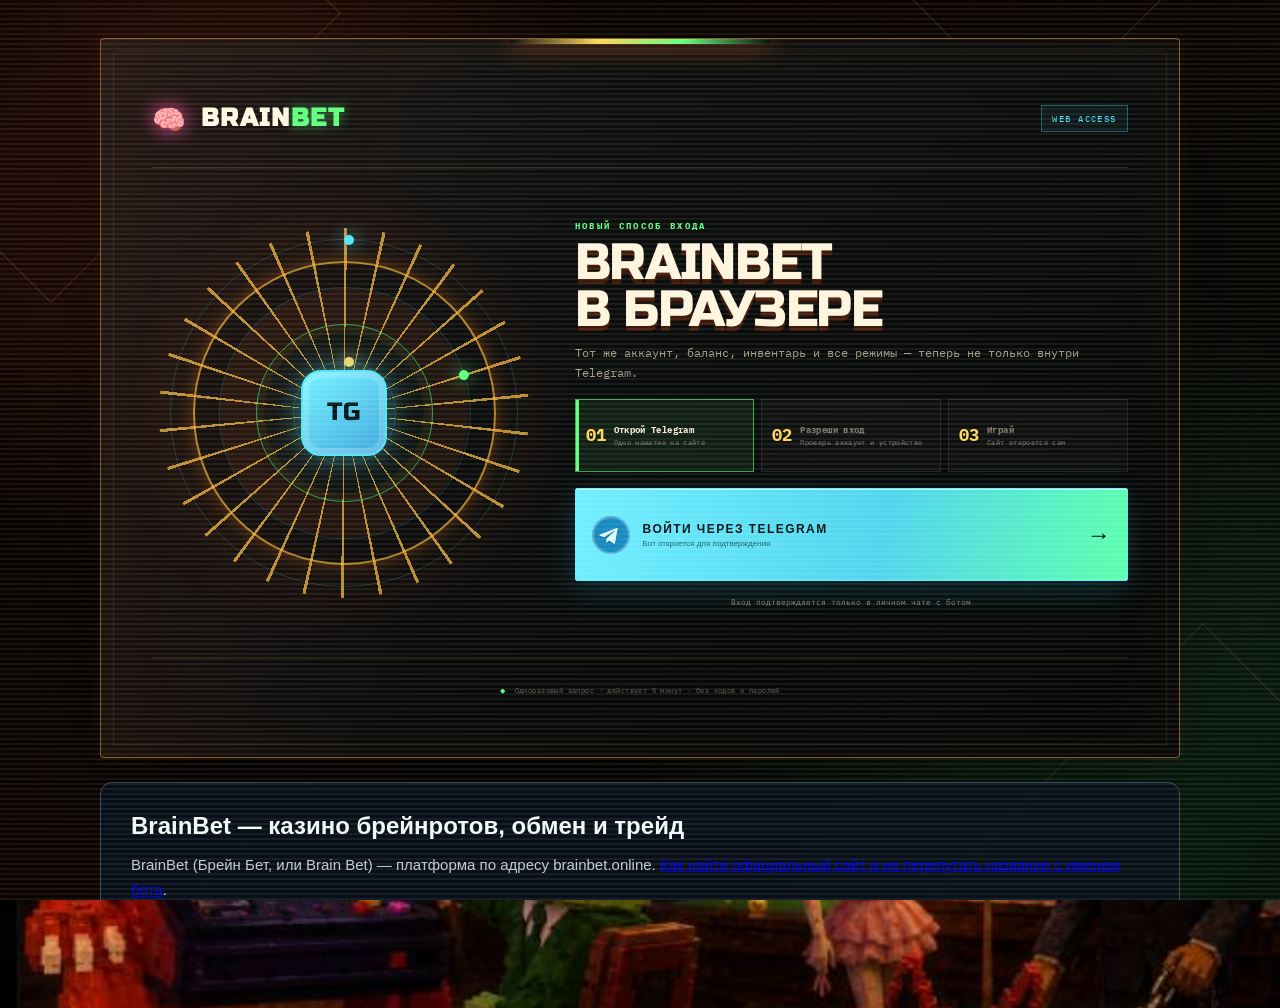
==== index.html @ d077ad5a "Add files via upload" ====
<!DOCTYPE html><html lang="ru" class="bb-booting auth-checking terms-checking" data-ui-theme="modern" data-ui-design="modern" data-ui-theme-chosen="false"><head>
  <meta charset="utf-8">
  <meta name="viewport" content="width=device-width, initial-scale=1.0">
  <!-- BRAINBET_PUBLIC_SEO_HEAD_V1 -->
  <title>BrainBet — казино брейнротов, обмен и трейд</title>
  <meta name="description" content="BrainBet — казино с брейнротами: слоты BRAINSLOTS, кейсы и апгрейдер. Биржа для продажи, обмена и трейда brainrot. Вход через Telegram и браузер. 18+.">
  <meta name="robots" content="max-image-preview:large">
  <meta name="theme-color" content="#07111d">
  <link rel="canonical" href="https://brainbet.online/">
  <link rel="icon" href="images/favicon.ico" sizes="16x16 32x32 48x48" type="image/x-icon">
  <link rel="icon" href="images/favicon-192.png" sizes="192x192" type="image/png">
  <link rel="apple-touch-icon" href="images/apple-touch-icon.png" sizes="180x180">
  <meta property="og:type" content="website">
  <meta property="og:locale" content="ru_RU">
  <meta property="og:site_name" content="BrainBet">
  <meta property="og:title" content="BrainBet — казино брейнротов, обмен и трейд">
  <meta property="og:description" content="Слоты BRAINSLOTS, кейсы и апгрейдер. Биржа для продажи, обмена и трейда брейнротов. Один аккаунт в Telegram и браузере. 18+.">
  <meta property="og:url" content="https://brainbet.online/">
  <meta property="og:image" content="images/brainbet-preview.png">
  <meta property="og:image:width" content="1200">
  <meta property="og:image:height" content="630">
  <meta property="og:image:alt" content="Брейнроты Garama and Madundung и Dragon Cannelloni рядом с колесом апгрейдера BrainBet">
  <meta name="twitter:card" content="summary_large_image">
  <meta name="twitter:title" content="BrainBet — казино брейнротов, обмен и трейд">
  <meta name="twitter:description" content="Слоты BRAINSLOTS, кейсы и апгрейдер. Биржа для продажи, обмена и трейда брейнротов. Один аккаунт в Telegram и браузере. 18+.">
  <meta name="twitter:image" content="images/brainbet-preview.png">
  <script type="application/ld+json">
  {"@context":"https://schema.org","@type":"WebSite","@id":"https://brainbet.online/#website","url":"https://brainbet.online/","name":"BrainBet","alternateName":["БрейнБет","Брейн Бет","Brain Bet","BrainBet.online"],"inLanguage":["ru","en","uk","es","pt"],"description":"Казино с брейнротами, биржа для обмена и трейда в Telegram и браузере.","image":"https://brainbet.online/seo/brainbet-preview.png"}
  </script>
  <link rel="stylesheet" href="css/seo-public-v1.css">
  <noscript><style>
    body > :not(#browser-auth-screen) { display:none!important; }
    #browser-auth-screen[hidden] { display:grid!important; visibility:visible!important; }
    #browser-auth-screen .browser-auth-card { display:none!important; }
    #browser-auth-button,.browser-auth-status,.browser-auth-steps { display:none!important; }
  </style></noscript>
  <!-- /BRAINBET_PUBLIC_SEO_HEAD_V1 -->
  <style id="bb-boot-critical">
    html.bb-booting,html.bb-booting body{margin:0!important;min-height:100%!important;overflow:hidden!important;background:#050708!important}
    html.bb-booting body>:not(#bb-boot-screen){visibility:hidden!important}
    #bb-boot-screen{position:fixed!important;inset:0!important;z-index:2147483000!important;display:grid!important;place-items:center!important;overflow:hidden!important;visibility:visible!important;background:#050708!important;color:#f5f3e9!important;font-family:Arial,sans-serif!important}
    #bb-boot-screen[hidden]{display:none!important}
    #bb-boot-screen,#bb-boot-screen *{box-sizing:border-box!important}
    #bb-boot-screen:before{content:"";position:absolute;inset:-25%;background:radial-gradient(circle at 22% 42%,rgba(255,113,43,.14),transparent 31%),radial-gradient(circle at 78% 56%,rgba(47,255,140,.11),transparent 32%),linear-gradient(rgba(255,255,255,.025) 1px,transparent 1px),linear-gradient(90deg,rgba(255,255,255,.025) 1px,transparent 1px);background-size:auto,auto,36px 36px,36px 36px;animation:bbBootDrift 9s linear infinite}
    #bb-boot-screen:after{content:"";position:absolute;inset:0;background:repeating-linear-gradient(0deg,rgba(255,255,255,.018) 0,rgba(255,255,255,.018) 1px,transparent 1px,transparent 4px);pointer-events:none}
    .bb-boot-card{position:relative;width:min(430px,calc(100vw - 36px));padding:28px;border:1px solid rgba(255,190,68,.34);background:rgba(7,10,11,.94);box-shadow:0 0 0 1px rgba(64,255,149,.06),0 34px 90px rgba(0,0,0,.65);clip-path:polygon(0 12px,12px 0,100% 0,100% calc(100% - 12px),calc(100% - 12px) 100%,0 100%)}
    .bb-boot-brand{display:flex;align-items:center;justify-content:space-between;padding-bottom:17px;border-bottom:1px solid rgba(255,255,255,.1);letter-spacing:.17em;font-weight:900;font-size:17px}
    .bb-boot-brand span{display:flex;align-items:center;gap:10px}.bb-boot-brand i{width:10px;height:10px;border-radius:50%;background:#ff5daf;box-shadow:0 0 18px #ff5daf}
    .bb-boot-brand small{color:#62f59c;font-size:9px;letter-spacing:.2em}
    .bb-boot-core{position:relative;width:146px;height:146px;margin:30px auto 25px;display:grid;place-items:center}
    .bb-boot-core:before,.bb-boot-core:after{content:"";position:absolute;border-radius:50%;border:1px solid rgba(255,190,68,.55)}
    .bb-boot-core:before{inset:0;border-style:dashed;animation:bbBootSpin 7s linear infinite}
    .bb-boot-core:after{inset:18px;border-color:rgba(74,255,153,.46);animation:bbBootSpin 4s linear infinite reverse}
    .bb-boot-core b{position:relative;display:grid;place-items:center;width:74px;height:74px;border:1px solid #ffbd43;border-radius:18px;background:linear-gradient(145deg,#1b1609,#07130e);box-shadow:0 0 34px rgba(255,184,56,.18);font-size:23px;letter-spacing:.05em;color:#ffe178;animation:bbBootPulse 1.4s ease-in-out infinite}
    .bb-boot-core em{position:absolute;width:8px;height:8px;border-radius:50%;background:#63f59c;box-shadow:0 0 13px #63f59c;animation:bbBootOrbit 2.2s linear infinite}
    .bb-boot-copy{text-align:center}.bb-boot-copy small{display:block;color:#ffc34d;font-size:9px;font-weight:800;letter-spacing:.24em;margin-bottom:9px}.bb-boot-copy strong{display:block;font-size:21px;line-height:1.15;letter-spacing:.08em}.bb-boot-copy p{min-height:32px;margin:9px 0 0;color:#89938e;font:600 11px/1.45 Arial,sans-serif;letter-spacing:.04em}
    .bb-boot-progress{display:grid;grid-template-columns:repeat(3,1fr);gap:6px;margin-top:20px}.bb-boot-progress i{height:3px;background:rgba(255,255,255,.08);overflow:hidden}.bb-boot-progress i:after{content:"";display:block;width:100%;height:100%;background:linear-gradient(90deg,#ff9d38,#ffe16b,#55ef98);transform:translateX(-105%);animation:bbBootLine 1.65s ease-in-out infinite}.bb-boot-progress i:nth-child(2):after{animation-delay:.18s}.bb-boot-progress i:nth-child(3):after{animation-delay:.36s}
    .bb-boot-retry{display:none;width:100%;margin-top:18px;padding:13px 16px;border:1px solid rgba(91,241,157,.55);background:rgba(26,91,58,.22);color:#78ffb1;font-size:10px;font-weight:900;letter-spacing:.18em;cursor:pointer}.bb-boot-retry.is-visible{display:block}
    .bb-boot-screen.is-leaving{opacity:0;transition:opacity .28s ease;pointer-events:none}
    @keyframes bbBootSpin{to{transform:rotate(360deg)}}@keyframes bbBootOrbit{from{transform:rotate(0deg) translateX(63px)}to{transform:rotate(360deg) translateX(63px)}}@keyframes bbBootPulse{50%{transform:scale(.94);box-shadow:0 0 50px rgba(92,255,156,.2)}}@keyframes bbBootLine{0%,20%{transform:translateX(-105%)}65%,100%{transform:translateX(105%)}}@keyframes bbBootDrift{to{transform:translate3d(18px,12px,0)}}
    @media(max-width:480px){.bb-boot-card{padding:23px}.bb-boot-core{width:128px;height:128px;margin:25px auto 21px}.bb-boot-core b{width:66px;height:66px}.bb-boot-copy strong{font-size:18px}.bb-boot-core em{animation-name:bbBootOrbitMobile}@keyframes bbBootOrbitMobile{from{transform:rotate(0deg) translateX(55px)}to{transform:rotate(360deg) translateX(55px)}}}
    @media(prefers-reduced-motion:reduce){#bb-boot-screen:before,.bb-boot-core:before,.bb-boot-core:after,.bb-boot-core b,.bb-boot-core em,.bb-boot-progress i:after{animation-duration:.01ms!important;animation-iteration-count:1!important}}
  </style>
  <script>
    document.documentElement.classList.add('bb-booting');
    window.__bbBootSlowTimer = setTimeout(function () {
      var title = document.getElementById('bb-boot-title');
      var detail = document.getElementById('bb-boot-detail');
      if (title) title.textContent = 'СЕРВЕР ПОД НАГРУЗКОЙ';
      if (detail) detail.textContent = 'Игроков много — продолжаем ждать безопасный ответ сервера.';
    }, 8000);
    window.__bbBootRetryTimer = setTimeout(function () {
      var button = document.getElementById('bb-boot-retry');
      if (button) button.classList.add('is-visible');
    }, 22000);
  </script>
  <link rel="preconnect" href="https://fonts.googleapis.com">
  <link href="https://fonts.googleapis.com/css2?family=IBM+Plex+Mono:wght@400;500;600;700&amp;family=Rubik+Mono+One&amp;family=Russo+One&amp;display=swap" rel="stylesheet">
  <link rel="stylesheet" href="css/style.css">
  <link id="ui-theme-modern-maximal" rel="stylesheet" href="css/brainbet-maximal.css">
  <link id="ui-theme-modern-v4" rel="stylesheet" href="css/brainbet-v4.css">
  <link rel="stylesheet" href="css/classic-compat.css">
  <link rel="stylesheet" href="css/rocket-space.css">
  <link rel="stylesheet" href="css/ux-responsive-v1.css">
  <link rel="stylesheet" href="css/profile-polish-v3.css">
  <link rel="stylesheet" href="css/admin-abuse.css">
  <link rel="stylesheet" href="css/ui-audit-v1.css">
  <link rel="stylesheet" href="css/exchange-gateway.css">
  <link rel="stylesheet" href="css/admin-player.css">
  <link rel="stylesheet" href="css/desktop-responsive-v1.css">
  <link rel="stylesheet" href="css/classic-refresh-preview.css">
  <link rel="stylesheet" href="css/tiktok-creator.css">
  <link rel="stylesheet" href="css/admin-support.css">
  <link rel="stylesheet" href="css/case-mobile-v3.css">
  <link rel="stylesheet" href="css/profile-navigation-v1.css">
  <link rel="stylesheet" href="css/modern-wide-shell-v1.css">
  <link rel="stylesheet" href="css/modern-upgrader-wide-v1.css">
  <link rel="stylesheet" href="css/upgrader-speed-v1.css">
  <link rel="stylesheet" href="css/upgrader-style-switch-v1.css">
  <link rel="stylesheet" href="css/upgrader-neon-wheel-v1.css">
  <link rel="stylesheet" href="css/resonance-fixes-v1.css">
  <link rel="stylesheet" href="css/browser-auth-v1.css">
  <link rel="stylesheet" href="css/terms-consent-v2.css">
  <link rel="stylesheet" href="css/rotdeck-scratch-v1.css">
  <link rel="stylesheet" href="css/rotdeck-suits-v2.css">
  <link rel="stylesheet" href="css/ultra-shell-v1.css">
  <link rel="stylesheet" href="css/ultra-games-v1.css">
  <link rel="stylesheet" href="css/brain-slots.css">
  <script>
    (function () {
      document.documentElement.classList.add('auth-checking', 'terms-checking');
      var theme = 'modern';
      var saved = null;
      try {
        saved = localStorage.getItem('bb_ui_theme');
      } catch (e) {}
      if (saved === 'classic' || saved === 'classic-refresh') {
        saved = 'ultra';
        try { localStorage.setItem('bb_ui_theme', saved); } catch (e) {}
      }
      if (saved === 'modern' || saved === 'ultra') theme = saved;
      var classicRefresh = theme !== 'modern';
      document.documentElement.dataset.uiTheme = theme === 'modern' ? 'modern' : 'classic';
      document.documentElement.dataset.uiDesign = theme;
      if (classicRefresh) document.documentElement.dataset.classicVariant = 'refresh';
      document.documentElement.dataset.uiThemeChosen = saved === 'modern' || saved === 'ultra' ? 'true' : 'false';
      if (theme !== 'modern') {
        document.getElementById('ui-theme-modern-maximal').disabled = true;
        document.getElementById('ui-theme-modern-v4').disabled = true;
      }
    })();
  </script>
<script defer="" src="js/telegram-web-app.js"></script>
</head>
<body>
<section id="bb-boot-screen" class="bb-boot-screen" role="status" aria-live="polite" aria-label="Загрузка BrainBet">
  <div class="bb-boot-card">
    <div class="bb-boot-brand"><span><i></i>BRAINBET</span><small>SECURE START</small></div>
    <div class="bb-boot-core" aria-hidden="true"><em></em><b>BB</b></div>
    <div class="bb-boot-copy">
      <small>СИСТЕМА ЗАПУСКА</small>
      <strong id="bb-boot-title">ЗАГРУЖАЕМ BRAINBET</strong>
      <p id="bb-boot-detail">Подготавливаем интерфейс и подключаемся к серверу…</p>
    </div>
    <div class="bb-boot-progress" aria-hidden="true"><i></i><i></i><i></i></div>
    <button id="bb-boot-retry" class="bb-boot-retry" type="button" onclick="window.retryBrainBetBoot ? retryBrainBetBoot() : location.reload()">ОБНОВИТЬ И ПОПРОБОВАТЬ СНОВА</button>
  </div>
</section>

<section id="browser-auth-screen" class="browser-auth-screen" hidden="" aria-live="polite" aria-labelledby="browser-auth-title">
  <div class="browser-auth-atmosphere" aria-hidden="true"><i></i><i></i><i></i><i></i></div>
  <div class="browser-auth-card">
    <header class="browser-auth-brand">
      <span class="browser-auth-brain">🧠</span>
      <span><b>BRAIN</b><strong>BET</strong></span>
      <em>WEB ACCESS</em>
    </header>
    <div class="browser-auth-core" aria-hidden="true">
      <div class="browser-auth-orbit orbit-one"><i></i></div>
      <div class="browser-auth-orbit orbit-two"><i></i></div>
      <div class="browser-auth-orbit orbit-three"><i></i></div>
      <div class="browser-auth-core-mark">TG</div>
    </div>
    <div class="browser-auth-copy">
      <small>НОВЫЙ СПОСОБ ВХОДА</small>
      <h1 id="browser-auth-title">BRAINBET<br>В БРАУЗЕРЕ</h1>
      <p>Тот же аккаунт, баланс, инвентарь и все режимы — теперь не только внутри Telegram.</p>
    </div>
    <ol class="browser-auth-steps">
      <li class="active" id="browser-auth-step-open"><b>01</b><span>Открой Telegram<small>Одно нажатие на сайте</small></span></li>
      <li id="browser-auth-step-confirm"><b>02</b><span>Разреши вход<small>Проверь аккаунт и устройство</small></span></li>
      <li id="browser-auth-step-ready"><b>03</b><span>Играй<small>Сайт откроется сам</small></span></li>
    </ol>
    <button class="browser-auth-button" id="browser-auth-button" type="button" onclick="startBrowserLogin()">
      <span class="browser-auth-button-icon browser-auth-telegram-logo" aria-hidden="true"><svg viewBox="0 0 32 32"><path d="M27.7 5.3 23.8 26c-.3 1.5-1.1 1.9-2.3 1.2l-6-4.4-2.9 2.8c-.3.3-.6.6-1.2.6l.4-6.1L23 10c.5-.4-.1-.7-.7-.3L8.5 18.4l-5.9-1.9c-1.3-.4-1.3-1.3.3-1.9l23-8.9c1.1-.4 2.1.3 1.8 1.6Z"></path></svg></span>
      <span><b>ВОЙТИ ЧЕРЕЗ TELEGRAM</b><small>Бот откроется для подтверждения</small></span>
      <i>→</i>
    </button>
    <div class="browser-auth-status" id="browser-auth-status">Вход подтверждается только в личном чате с ботом</div>
    <footer class="browser-auth-security"><i>◆</i><span>Одноразовый запрос · действует 5 минут · без кодов и паролей</span></footer>
  </div>
  <!-- BRAINBET_PUBLIC_SEO_INTRO_V1 -->
  <div class="bb-public-intro" aria-labelledby="bb-public-title">
    <h2 id="bb-public-title">BrainBet — казино брейнротов, обмен и трейд</h2>
    <p>BrainBet (Брейн Бет, или Brain Bet) — платформа по адресу brainbet.online. <a href="/about.html#brand-name">Как найти официальный сайт и не перепутать название с именем бота</a>.</p>
    <p>BrainBet объединяет казино с брейнротами и биржу предметов. В игровых режимах доступны слоты BRAINSLOTS, кейсы, монетка и апгрейдер. На бирже можно размещать объявления о продаже, покупке и обмене брейнротов (brainrot), обсуждать трейды с другими участниками. Мозги — внутренняя единица учёта платформы; правила сделок и её использования описаны в условиях.</p>
    <p>В браузере и Telegram используется один аккаунт. Вход подтверждается в личном чате с ботом: пароль и код входа в Telegram на сайте вводить не нужно. Доступ к платформе — с 18 лет; игровые режимы связаны с риском потери ставки или предмета.</p>
    <nav class="bb-public-links" aria-label="Открытые страницы BrainBet">
      <a href="/about.html">О BrainBet</a>
      <a href="/casino.html">Казино и слоты</a>
      <a href="/trade.html">Обмен и трейд брейнротов</a>
      <a href="/about-en.html" lang="en" hreflang="en">About BrainBet in English</a>
      <a href="/about-uk.html" lang="uk" hreflang="uk">Українська</a>
      <a href="/about-es.html" lang="es" hreflang="es">Español</a>
      <a href="/about-pt.html" lang="pt" hreflang="pt">Português</a>
      <a href="/about.html#start">Как начать</a>
      <a href="/terms.html">Условия использования</a>
    </nav>
    <noscript><p>Для входа и работы игровых режимов включите JavaScript. Описание проекта и условия доступны без входа.</p></noscript>
  </div>
  <!-- /BRAINBET_PUBLIC_SEO_INTRO_V1 -->
</section>

<section id="terms-consent-screen" class="terms-consent-screen" hidden="" aria-live="assertive" aria-labelledby="terms-consent-title">
  <article class="terms-consent-card" role="dialog" aria-modal="true">
    <header class="terms-consent-brand">
      <a class="terms-consent-wordmark" href="/" aria-label="BrainBet">
        <span class="terms-consent-logo">🧠</span>
        <span><b>BRAIN</b><strong>BET</strong></span>
      </a>
      <div class="terms-consent-document-id">
        <span>УСЛОВИЯ ИСПОЛЬЗОВАНИЯ</span>
        <b>РЕДАКЦИЯ 26.08.2026</b>
      </div>
    </header>
    <div class="terms-consent-layout">
      <section class="terms-consent-copy">
        <div class="terms-consent-kicker"><i></i> ДОПУСК К ПЛАТФОРМЕ</div>
        <h1 id="terms-consent-title">Подтверждение возраста<br>и принятие условий</h1>
        <p>Перед первым использованием BrainBet необходимо подтвердить совершеннолетие и ознакомиться с правилами платформы.</p>

        <div class="terms-consent-summary" aria-label="Основные положения">
          <div><span>01</span><p><b>Биржа предметов</b><small>Размещение предложений, обмены и защищённые сделки с брейнротами.</small></p></div>
          <div><span>02</span><p><b>Внутренние единицы</b><small>Мозги используются для учёта, обеспечения сделок, комиссий и доступных операций.</small></p></div>
          <div><span>03</span><p><b>Дополнительные режимы</b><small>Игровые механики работают по отдельным правилам и доступны только пользователям 18+.</small></p></div>
        </div>

        <div class="terms-consent-note">
          <b>Важно</b>
          <span>Подтверждение сохраняется для аккаунта. При существенном изменении условий согласие потребуется повторно.</span>
        </div>
      </section>

      <section class="terms-consent-action" aria-label="Подтверждение">
        <div class="terms-consent-age"><span>18+</span><p><b>Только для совершеннолетних</b><small>Доступ к платформе предоставляется пользователям, достигшим 18 лет.</small></p></div>

        <div class="terms-consent-checks">
          <label class="terms-consent-check">
            <input id="terms-consent-age-check" type="checkbox" onchange="syncTermsConsentButton()">
            <i aria-hidden="true"></i>
            <span><b>Мне исполнилось 18 лет</b><small>Я подтверждаю достоверность указанного возраста.</small></span>
          </label>
          <label class="terms-consent-check">
            <input id="terms-consent-rules-check" type="checkbox" onchange="syncTermsConsentButton()">
            <i aria-hidden="true"></i>
            <span><b>Я принимаю Условия использования</b><small>Я ознакомился с правилами BrainBet и принимаю их полностью.</small></span>
          </label>
        </div>

        <a class="terms-consent-link" href="/terms.html" target="_blank" rel="noopener">
          <span><b>Условия использования BrainBet</b><small>Открыть полный текст в новой вкладке</small></span><i>↗</i>
        </a>

        <button class="terms-consent-accept" id="terms-consent-accept" type="button" onclick="acceptTermsAndAge()" disabled="">
          <span><b>ПОДТВЕРДИТЬ И ПРОДОЛЖИТЬ</b><small>Согласие будет привязано к вашему аккаунту</small></span><i>→</i>
        </button>
        <div class="terms-consent-status" id="terms-consent-status">Отметьте оба подтверждения, чтобы продолжить</div>
      </section>
    </div>
    <footer class="terms-consent-footer"><span>BrainBet · доступ через Telegram</span><span>Условия применяются в соответствии с законодательством Республики Беларусь</span></footer>
  </article>
</section>

<section id="account-ban-screen" class="account-ban-screen" hidden="" aria-live="assertive">
  <div class="account-ban-card">
    <div class="account-ban-mark" aria-hidden="true">!</div>
    <div class="account-ban-kicker">ДОСТУП ОГРАНИЧЕН</div>
    <h1>ВЫ ЗАБЛОКИРОВАНЫ</h1>
    <p class="account-ban-copy">Доступ к BrainBet для этого аккаунта приостановлен.</p>
    <div class="account-ban-info">
      <span>ПРИЧИНА</span>
      <strong id="account-ban-reason">Не указана</strong>
    </div>
    <div class="account-ban-info">
      <span>СРОК БЛОКИРОВКИ</span>
      <strong id="account-ban-until">—</strong>
      <small id="account-ban-countdown"></small>
    </div>
    <p class="account-ban-help">Если блокировка выдана по ошибке, напишите в поддержку через Telegram-бота.</p>
  </div>
</section>

<div class="ui-theme-welcome" id="ui-theme-welcome" role="dialog" aria-modal="true" aria-labelledby="ui-theme-welcome-title">
  <div class="ui-theme-welcome-card">
    <div class="ui-theme-welcome-kicker">BRAINBET</div>
    <div class="ui-theme-welcome-title" id="ui-theme-welcome-title">ВЫБЕРИ ДИЗАЙН</div>
    <div class="ui-theme-welcome-copy">Его всегда можно поменять в настройках</div>
    <div class="ui-theme-welcome-options">
      <button class="ui-theme-welcome-option ultra" type="button" onclick="chooseInitialUiTheme('ultra')">
        <span class="ui-theme-preview ultra-preview" aria-hidden="true"><i></i><i></i><i></i></span>
        <b>СТАРЫЙ 2.0</b><small>Неон · плавные анимации</small>
      </button>
      <button class="ui-theme-welcome-option modern" type="button" onclick="chooseInitialUiTheme('modern')">
        <span class="ui-theme-preview modern-preview"><i></i><i></i><i></i></span>
        <b>НОВЫЙ</b><small>Аркадное казино</small>
      </button>
    </div>
  </div>
</div>

<svg class="bb-icon-sprite" aria-hidden="true">
  <symbol id="bb-icon-dice" viewBox="0 0 32 32">
    <polygon points="6,9 16,3 27,9 27,23 16,29 6,23" fill="#32160c" stroke="#d9823c" stroke-width="2"></polygon>
    <polygon points="6,9 16,15 27,9 16,3" fill="#65d43d"></polygon><polygon points="6,9 16,15 16,29 6,23" fill="#df492b"></polygon><polygon points="27,9 16,15 16,29 27,23" fill="#1d8994"></polygon>
    <g fill="#fff1b2"><rect x="10" y="12" width="3" height="3"></rect><rect x="9" y="20" width="3" height="3"></rect><rect x="20" y="12" width="3" height="3"></rect><rect x="21" y="20" width="3" height="3"></rect></g>
  </symbol>
  <symbol id="bb-icon-coin" viewBox="0 0 32 32">
    <polygon points="10,4 22,4 28,10 28,22 22,28 10,28 4,22 4,10" fill="#35170b" stroke="#d77c35" stroke-width="2"></polygon>
    <polygon points="11,7 21,7 25,11 25,21 21,25 11,25 7,21 7,11" fill="#d9a42f" stroke="#fff08b"></polygon>
    <path d="M13 10h7l3 3-3 3 3 3-3 3h-7V10Zm3 3v2h3v-2h-3Zm0 5v2h3v-2h-3Z" fill="#792718"></path>
  </symbol>
  <symbol id="bb-icon-resonance" viewBox="0 0 32 32">
    <path d="M5 6h22v20H5Z" fill="#07151b" stroke="#d67f39" stroke-width="2"></path>
    <path d="M8 9h16v14H8Z" fill="#0b2832" stroke="#55e8f8" stroke-width="1.5"></path>
    <path d="M16 4 20 8l-4 4-4-4Z" fill="#72efff" stroke="#f0ffff" stroke-width="1"></path>
    <path d="M11 16h10M13 13l-3 3 3 3m6-6 3 3-3 3" fill="none" stroke="#ffc94b" stroke-width="1.7"></path>
    <circle cx="16" cy="16" r="2.8" fill="#bc7aff" stroke="#fff" stroke-width="1"></circle>
    <path d="M9 25v3m7-3v3m7-3v3" stroke="#6dff78" stroke-width="2"></path>
  </symbol>
  <symbol id="bb-classic-resonance" viewBox="0 0 32 32">
    <path d="M4 7h24v18H4Z" fill="#08080b" stroke="#e6bd34" stroke-width="2"></path>
    <path d="M7 10h6v11H7Zm9 0h9v4h-9Zm0 7h9v4h-9Z" fill="#15121d" stroke="#8f6bd1" stroke-width="1"></path>
    <path d="M5 23h22M9 8v15" stroke="#63db76" stroke-width="1" stroke-dasharray="2 2"></path>
    <path d="M19 12h3m-3 7h3" stroke="#e6bd34" stroke-width="2"></path>
    <path d="M9 3l3 3-3 3-3-3Z" fill="#8f6bd1" stroke="#f3dc72"></path>
    <circle cx="9" cy="15.5" r="2.2" fill="#e6bd34"></circle>
  </symbol>
  <symbol id="bb-icon-mines" viewBox="0 0 32 32">
    <path d="M4 7h24v20H4Z" fill="#25130c" stroke="#d67f39" stroke-width="2"></path>
    <path d="M8 11h4v4H8Zm6 0h4v4h-4Zm6 0h4v4h-4ZM8 17h4v4H8Zm12 0h4v4h-4ZM8 23h4v2H8Zm6 0h4v2h-4Zm6 0h4v2h-4Z" fill="#65d43d"></path>
    <circle cx="16" cy="19" r="4" fill="#e4472c" stroke="#ffe276" stroke-width="1.5"></circle>
    <path d="M16 13v3m0 6v3m-6-6h3m6 0h3m-10-4 2 2m4 4 2 2m0-8-2 2m-4 4-2 2" stroke="#fff1b2" stroke-width="1.5"></path>
  </symbol>
  <symbol id="bb-icon-rocket" viewBox="0 0 32 32">
    <path d="M18 4c5 1 8 4 9 9l-9 9-8-8 8-10Z" fill="#f3c25b" stroke="#7b2c18" stroke-width="1.8"></path>
    <path d="m17 21-5 6-3-5-5-3 6-5 7 7Z" fill="#e54b2d" stroke="#7b2c18" stroke-width="1.5"></path>
    <circle cx="20.5" cy="10.5" r="3" fill="#13202c" stroke="#74dc49" stroke-width="1.5"></circle>
    <path d="m9 22-4 5m8-3-3 5" stroke="#ffcf57" stroke-width="2"></path>
  </symbol>
  <symbol id="bb-icon-cases" viewBox="0 0 32 32">
    <path d="M4 11 16 5l12 6v14l-12 5L4 25V11Z" fill="#35170b" stroke="#d77c35" stroke-width="2"></path>
    <path d="m5 11 11 5 11-5M16 16v13" stroke="#ffbf55" stroke-width="2"></path>
    <rect x="12" y="8" width="8" height="5" fill="#78df46" stroke="#18200f"></rect><path d="m14 10 2 2 3-3" fill="none" stroke="#17210f" stroke-width="1.5"></path>
  </symbol>
  <symbol id="bb-icon-upgrader" viewBox="0 0 32 32">
    <polygon points="16,3 25,7 29,16 25,25 16,29 7,25 3,16 7,7" fill="#27120b" stroke="#d47d39" stroke-width="2"></polygon>
    <polygon points="16,7 23,10 26,17 22,24 15,26 8,22 6,15 10,8" fill="#10200f" stroke="#70dd42"></polygon>
    <path d="M16 17 17 8 19 17Z" fill="#ff4829" stroke="#ffe087"></path><rect x="13" y="15" width="6" height="6" fill="#e7ff74" stroke="#7b2a18"></rect>
  </symbol>
  <symbol id="bb-icon-craft" viewBox="0 0 32 32">
    <path d="M5 7h22v7l-4 4v8H9v-8l-4-4Z" fill="#28130c" stroke="#d47d39" stroke-width="2"></path>
    <path d="M9 9h14v4l-4 4v5h-6v-5l-4-4Z" fill="#10251d" stroke="#66d842" stroke-width="1.5"></path>
    <path d="m16 5 3 6-3 4-3-4Z" fill="#ff4a2c" stroke="#ffe27a"></path>
    <path d="M7 27h18" stroke="#ffb34d" stroke-width="3"></path>
  </symbol>
  <symbol id="bb-icon-duel" viewBox="0 0 32 32">
    <circle cx="16" cy="16" r="12" fill="#180d08" stroke="#d67f39" stroke-width="2"></circle><path d="M16 5a11 11 0 0 0 0 22Z" fill="#e4472c"></path><path d="M16 5a11 11 0 0 1 0 22Z" fill="#54c83b"></path>
    <polygon points="16,9 20,14 18,22 14,22 12,14" fill="#17110a" stroke="#ffe77e"></polygon>
  </symbol>
  <symbol id="bb-icon-jackpot" viewBox="0 0 32 32">
    <circle cx="16" cy="16" r="13" fill="#1d100a" stroke="#d57d38" stroke-width="2"></circle><g fill="#69d83f"><path d="M16 5 20 14 16 16 12 14Z"></path><path d="m27 16-9 4-2-4 2-4Z"></path><path d="m16 27-4-9 4-2 4 2Z"></path><path d="m5 16 9-4 2 4-2 4Z"></path></g><circle cx="16" cy="16" r="4" fill="#ff492a" stroke="#ffe276"></circle>
  </symbol>
  <symbol id="bb-icon-roulette" viewBox="0 0 32 32">
    <circle cx="16" cy="16" r="13" fill="#23120b" stroke="#d67e39" stroke-width="2"></circle><path d="M16 4v12L8 7M16 16l11-5M16 16l7 10M16 16 5 23" stroke="#ffdc72" stroke-width="2"></path>
    <path d="M16 5a11 11 0 0 1 10 7l-10 4Z" fill="#4cc43a"></path><path d="M26 12a11 11 0 0 1-3 13l-7-9Z" fill="#e5472c"></path><circle cx="16" cy="16" r="4" fill="#17200f" stroke="#e8ff76"></circle>
  </symbol>
  <symbol id="bb-icon-shop" viewBox="0 0 32 32">
    <path d="M5 12h22v16H5Z" fill="#25130c" stroke="#d67f3b" stroke-width="2"></path><path d="m4 12 3-8h18l3 8" fill="#d64b2d" stroke="#ffb956" stroke-width="2"></path><path d="M8 12v5h5v-5h6v5h5v-5" fill="#65d43d" stroke="#25130c"></path>
    <rect x="10" y="20" width="12" height="8" fill="#123127" stroke="#50c8b4"></rect>
  </symbol>
  <symbol id="bb-icon-inventory" viewBox="0 0 32 32">
    <path d="M7 10h18l3 17H4Z" fill="#2c170e" stroke="#d67f3a" stroke-width="2"></path><path d="M11 11V7l3-3h4l3 3v4" fill="none" stroke="#75dc43" stroke-width="2"></path>
    <path d="M8 17h16M10 22h12" stroke="#ffb954" stroke-width="2"></path><rect x="14" y="15" width="4" height="5" fill="#18210f" stroke="#eaff78"></rect>
  </symbol>
  <symbol id="bb-icon-exchange" viewBox="0 0 32 32">
    <path d="M5 9h18l-4-4M27 23H9l4 4" fill="none" stroke="#ffbd50" stroke-width="3"></path>
    <path d="m23 5 4 4-4 4M9 19l-4 4 4 4" fill="none" stroke="#71db43" stroke-width="3"></path>
    <rect x="12" y="12" width="8" height="8" fill="#e74b2d" stroke="#ffe37b" stroke-width="1.5"></rect>
  </symbol>
  <symbol id="bb-classic-mines" viewBox="0 0 32 32">
    <rect x="4" y="5" width="24" height="22" fill="#080910" stroke="#3e3a52" stroke-width="2"></rect>
    <g fill="#e6bd34"><rect x="7" y="8" width="5" height="5"></rect><rect x="20" y="8" width="5" height="5"></rect><rect x="7" y="20" width="5" height="4"></rect><rect x="20" y="20" width="5" height="4"></rect></g>
    <rect x="13" y="14" width="7" height="7" fill="#8f6bd1" stroke="#f3e47a"></rect>
    <path d="M16.5 10v4m0 7v4m-6-7.5h3m6 0h3" stroke="#63db76" stroke-width="2"></path>
  </symbol>
  <symbol id="bb-classic-rocket" viewBox="0 0 32 32">
    <path d="M14 5h4l5 7v10l-7 5-7-5V12Z" fill="#0a0b12" stroke="#e6bd34" stroke-width="2"></path>
    <rect x="13" y="11" width="6" height="6" fill="#171522" stroke="#8f6bd1" stroke-width="2"></rect>
    <path d="m9 18-4 5h5m13-5 4 5h-5M13 27l3 3 3-3" fill="#8f6bd1" stroke="#d2b85b" stroke-width="1.5"></path>
    <rect x="15" y="7" width="2" height="3" fill="#63db76"></rect>
  </symbol>
  <symbol id="bb-classic-craft" viewBox="0 0 32 32">
    <path d="m7 7 18 18M25 7 7 25" stroke="#e6bd34" stroke-width="4"></path>
    <path d="M5 4h8v5H9v4H5ZM19 4h8v8h-4V8h-4Z" fill="#8f6bd1" stroke="#c9b2ef"></path>
    <rect x="4" y="21" width="7" height="7" fill="#0a0b12" stroke="#63db76" stroke-width="2"></rect>
    <rect x="21" y="21" width="7" height="7" fill="#0a0b12" stroke="#e6bd34" stroke-width="2"></rect>
  </symbol>
  <symbol id="bb-classic-exchange" viewBox="0 0 32 32">
    <path d="M5 8h18v-4l5 6-5 6v-4H5ZM27 24H9v4l-5-6 5-6v4h18Z" fill="#e6bd34" stroke="#0a0b12" stroke-width="1.5"></path>
    <rect x="12" y="13" width="8" height="6" fill="#8f6bd1" stroke="#cdb6f1"></rect>
    <rect x="14" y="15" width="4" height="2" fill="#63db76"></rect>
  </symbol>
  <symbol id="bb-icon-profile" viewBox="0 0 32 32">
    <polygon points="11,4 21,4 25,8 25,17 21,21 11,21 7,17 7,8" fill="#d59558" stroke="#4a2112" stroke-width="2"></polygon><rect x="10" y="9" width="4" height="4" fill="#17100b"></rect><rect x="19" y="9" width="4" height="4" fill="#17100b"></rect>
    <path d="M5 29v-5l6-3h10l6 3v5" fill="#2b5b38" stroke="#7de047" stroke-width="2"></path>
  </symbol>
  <symbol id="bb-icon-leaders" viewBox="0 0 32 32">
    <path d="M5 8 11 14l5-10 5 10 6-6-3 16H8Z" fill="#dca437" stroke="#fff083" stroke-width="2"></path><path d="M9 27h14" stroke="#d87e39" stroke-width="3"></path><rect x="14" y="15" width="4" height="5" fill="#e8492b"></rect>
  </symbol>
  <symbol id="bb-icon-faq" viewBox="0 0 32 32">
    <path d="M5 5h22v22H5Z" fill="#10231c" stroke="#51c9b1" stroke-width="2"></path><path d="M11 12c0-4 10-5 10 0 0 4-5 3-5 7" fill="none" stroke="#e7ff78" stroke-width="3"></path><rect x="14.5" y="22" width="3" height="3" fill="#ff4b2c"></rect>
  </symbol>
  <symbol id="bb-icon-admin" viewBox="0 0 32 32">
    <path d="M8 14V9c0-9 16-9 16 0v5" fill="none" stroke="#d67f39" stroke-width="3"></path><rect x="5" y="13" width="22" height="15" fill="#29130b" stroke="#ffb552" stroke-width="2"></rect><path d="M16 18v6" stroke="#73dc43" stroke-width="3"></path>
  </symbol>
  <symbol id="bb-icon-analytics" viewBox="0 0 32 32">
    <rect x="4" y="4" width="24" height="24" fill="#111b16" stroke="#55c89c" stroke-width="2"></rect>
    <rect x="8" y="18" width="4" height="6" fill="#e7ff78"></rect><rect x="14" y="13" width="4" height="11" fill="#ffb552"></rect><rect x="20" y="8" width="4" height="16" fill="#65d43d"></rect>
  </symbol>
  <symbol id="bb-icon-ticket" viewBox="0 0 32 32">
    <path d="M4 9h24v5a4 4 0 0 0 0 8v5H4v-5a4 4 0 0 0 0-8Z" fill="#29200d" stroke="#d69b39" stroke-width="2"></path><path d="M15 10v16" stroke="#78df45" stroke-width="2" stroke-dasharray="3 2"></path>
  </symbol>
  <symbol id="bb-icon-prism" viewBox="0 0 32 32">
    <polygon points="16,3 28,25 4,25" fill="#14202a" stroke="#58cce3" stroke-width="2"></polygon><path d="m16 8 5 14H9Z" fill="#e6ff77"></path><path d="m16 8 5 14h-5Z" fill="#e64a2b" opacity=".9"></path>
  </symbol>
</svg>

<div class="noise"></div>

<div class="app">

  <div class="casino-set" aria-hidden="true">
    <div class="casino-chain chain-left"></div>
    <div class="casino-chain chain-right"></div>
    <div class="casino-lamp lamp-left"></div>
    <div class="casino-lamp lamp-right"></div>
    <img class="casino-character character-dragon" src="images/Dragon%20Cannelloni.webp" alt="">
    <img class="casino-character character-cup" src="images/Ballerina%20Cappuccina.webp" alt="">
    <img class="casino-character character-host" src="images/Money%20Money%20Man.webp" alt="">
    <img class="casino-character character-wood" src="images/Tung%20Tung%20Tung%20Sahur.webp" alt="">
    <div class="casino-cables"></div>
  </div>

  <!-- LIVE WINS — верхняя строка событий -->
  <div class="live-wins" id="live-wins">
    <div class="live-wins-label"><span class="lw-dot"></span>LIVE</div>
    <div class="live-wins-track" id="live-wins-track"></div>
  </div>

  <!-- HEADER -->
  <header class="header">
  <div class="header-logo"><span class="logo-mark">🧠</span><span class="logo-brain">BRAIN</span><span class="logo-bet">BET</span></div>
  <div class="header-stats">
    <div class="stat">
      <div class="stat-label">МОЙ БАЛАНС</div>
      <div class="stat-value" id="balance">—</div>
    </div>
    <button class="snd-toggle" id="snd-toggle" onclick="sndOpenSettings()" aria-label="Настройки" title="Настройки">⚙</button>
  </div>
</header>

  <!-- ═══ ПУЛЬТ НАСТРОЕК ═══ -->
  <div id="snd-settings-modal" class="snd-settings-modal" style="display:none">
    <div class="snd-backdrop" onclick="sndCloseSettings()"></div>
    <div class="snd-card">
      <button class="csm-close" type="button" onclick="sndCloseSettings()" aria-label="Закрыть">✕</button>
      <div class="snd-title">ПУЛЬТ НАСТРОЕК</div>
      <div class="snd-section-label">АУДИОКАНАЛЫ</div>

      <div class="snd-channel snd-channel-game">
        <div class="snd-row">
          <div class="snd-row-label">
            <div class="snd-row-name">Игровые звуки</div>
            <div class="snd-row-sub">Ставки, вращения и результаты</div>
          </div>
          <button class="snd-switch" id="snd-game-switch" type="button" onclick="sndToggleGame()" aria-label="Игровые звуки" aria-pressed="false"><span class="snd-switch-knob"></span></button>
        </div>
        <div class="snd-vol-block">
          <div class="snd-vol-head"><span>GAME</span><span id="snd-game-vol-val">100%</span></div>
          <input type="range" id="snd-game-vol-slider" class="snd-vol-slider" min="0" max="100" value="100" aria-label="Громкость игровых звуков" oninput="sndSetGameVolume(this.value)" onchange="sndSetGameVolume(this.value)">
        </div>
      </div>

      <div class="snd-channel snd-channel-ui">
        <div class="snd-row">
          <div class="snd-row-label">
            <div class="snd-row-name">Интерфейс</div>
            <div class="snd-row-sub">Кнопки, вкладки и уведомления</div>
          </div>
          <button class="snd-switch" id="snd-ui-switch" type="button" onclick="sndToggleUi()" aria-label="Звуки интерфейса" aria-pressed="false"><span class="snd-switch-knob"></span></button>
        </div>
        <div class="snd-vol-block">
          <div class="snd-vol-head"><span>UI</span><span id="snd-ui-vol-val">72%</span></div>
          <input type="range" id="snd-ui-vol-slider" class="snd-vol-slider" min="0" max="100" value="72" aria-label="Громкость интерфейса" oninput="sndSetUiVolume(this.value)" onchange="sndSetUiVolume(this.value)">
        </div>
      </div>

      <div class="snd-channel snd-channel-music">
        <div class="snd-row">
          <div class="snd-row-label">
            <div class="snd-row-name">Фоновая музыка</div>
            <div class="snd-row-sub">Основной саундтрек BrainBet</div>
          </div>
          <button class="snd-switch" id="snd-music-switch" type="button" onclick="sndToggleMusic()" aria-label="Фоновая музыка" aria-pressed="false"><span class="snd-switch-knob"></span></button>
        </div>
        <div class="snd-vol-block">
          <div class="snd-vol-head"><span>MUSIC</span><span id="snd-music-vol-val">50%</span></div>
          <input type="range" id="snd-music-vol-slider" class="snd-vol-slider" min="0" max="100" value="50" aria-label="Громкость музыки" oninput="sndSetMusicVolume(this.value)" onchange="sndSetMusicVolume(this.value)">
        </div>
      </div>

      <div class="snd-row snd-haptic-row">
        <div class="snd-row-label">
          <div class="snd-row-name">Виброотклик</div>
          <div class="snd-row-sub">Удары, победы и нажатия</div>
        </div>
        <button class="snd-switch" id="snd-haptic-switch" type="button" onclick="sndToggleHaptic()" aria-label="Виброотклик" aria-pressed="false"><span class="snd-switch-knob"></span></button>
      </div>

      <div class="snd-section-label">ОФОРМЛЕНИЕ</div>
      <div class="display-mode-control ui-theme-control" role="group" aria-label="Дизайн приложения">
        <button id="ui-theme-ultra" type="button" onclick="setUiTheme('ultra')" aria-pressed="false">
          <b>СТАРЫЙ 2.0</b><span>Неон · плавные анимации</span>
        </button>
        <button id="ui-theme-modern" type="button" onclick="setUiTheme('modern')" aria-pressed="true">
          <b>НОВЫЙ</b><span>Аркадное казино</span>
        </button>
      </div>

      <div class="snd-section-label snd-display-label">ОКНО TELEGRAM</div>
      <div class="display-mode-control" role="group" aria-label="Режим окна">
        <button id="display-mode-normal" type="button" onclick="setTelegramDisplayMode('normal')" aria-pressed="false">
          <b>ОБЫЧНОЕ</b><span>С шапкой Telegram</span>
        </button>
        <button id="display-mode-fullscreen" type="button" onclick="setTelegramDisplayMode('fullscreen')" aria-pressed="true">
          <b>ПОЛНЫЙ ЭКРАН</b><span>Без рамок</span>
        </button>
      </div>
      <div class="display-mode-status" id="display-mode-status">Режим применяется внутри Telegram</div>
      <div class="browser-session-panel" id="browser-session-panel" hidden="">
        <div><small>АККАУНТ</small><b id="browser-session-name">Вход через Telegram</b><span>Защищённая браузерная сессия</span></div>
        <button type="button" onclick="logoutBrowserSession()">ВЫЙТИ</button>
      </div>
    </div>
  </div>

  <!-- NAV TABS -->
  <div class="nav-wrapper">
  <!-- Биржа закреплена отдельно от прокручиваемых игровых режимов -->
  <div class="exchange-gateway" id="exchange-gateway">
    <button class="exchange-gateway-trigger" id="tab-exchange" type="button" onclick="openExchangeGateway()" aria-label="Открыть биржу BrainBet">
      <span class="exchange-gateway-icon" aria-hidden="true">
        <svg class="theme-icon-classic"><use href="#bb-classic-exchange"></use></svg>
        <svg class="theme-icon-modern"><use href="#bb-icon-exchange"></use></svg>
      </span>
      <span class="exchange-gateway-copy">
        <span class="exchange-gateway-kicker">BRAINBET</span>
        <strong>БИРЖА</strong>
      </span>
      <span class="exchange-gateway-status" aria-hidden="true"><i></i>СДЕЛКИ</span>
      <span class="exchange-gateway-enter" aria-hidden="true">
        <svg viewBox="0 0 24 24"><path d="M5 12h12M13 7l5 5-5 5"></path></svg>
      </span>
    </button>
  </div>
  <button class="nav-arrow nav-arrow-left" id="nav-arrow-left" onclick="navScroll(-1)" aria-label="Влево">‹</button>
  <nav class="nav" id="main-nav">
    <button class="nav-btn" onclick="showGame('dice')" id="tab-dice">
      <svg class="nav-icon"><use href="#bb-icon-dice"></use></svg>
      <span>Dice</span>
    </button>
    <button class="nav-btn" onclick="showGame('brain-slots')" id="tab-brain-slots">
      <svg class="nav-icon" viewBox="0 0 32 32" aria-hidden="true"><rect x="3" y="7" width="26" height="21" rx="4" fill="#151c35" stroke="#b68aff" stroke-width="2"></rect><path d="M11 10v14M21 10v14M5 17h22" stroke="#76efd7" opacity=".55"></path><path d="m6 13 2 4-2 4m9-8 2 4-2 4m9-8 2 4-2 4" fill="none" stroke="#e2c578" stroke-width="2"></path><path d="M9 4h14" stroke="#76efd7" stroke-width="2"></path></svg>
      <span>Слоты</span>
    </button>
    <button class="nav-btn active" onclick="showGame('coin')" id="tab-coin">
      <svg class="nav-icon"><use href="#bb-icon-coin"></use></svg>
      <span>Монетка</span>
    </button>
    <button class="nav-btn" onclick="showGame('resonance')" id="tab-resonance">
      <svg class="nav-icon resonance-nav-icon theme-icon-modern" aria-hidden="true"><use href="#bb-icon-resonance"></use></svg>
      <svg class="nav-icon resonance-nav-icon theme-icon-classic" aria-hidden="true"><use href="#bb-classic-resonance"></use></svg>
      <span class="resonance-nav-label">РОТДЕК</span>
    </button>
    <button class="nav-btn" onclick="showGame('mines')" id="tab-mines">
      <svg class="nav-icon theme-icon-modern"><use href="#bb-icon-mines"></use></svg>
      <svg class="nav-icon theme-icon-classic"><use href="#bb-classic-mines"></use></svg>
      <span>Мины</span>
    </button>
    <button class="nav-btn" onclick="showGame('rocket')" id="tab-rocket">
      <svg class="nav-icon theme-icon-modern"><use href="#bb-icon-rocket"></use></svg>
      <svg class="nav-icon theme-icon-classic"><use href="#bb-classic-rocket"></use></svg>
      <span>Ракетка</span>
    </button>
    <button class="nav-btn" onclick="showGame('cases')" id="tab-cases">
      <svg class="nav-icon"><use href="#bb-icon-cases"></use></svg>
      <span>Кейсы</span>
    </button>
    <button class="nav-btn" onclick="showGame('upgrader')" id="tab-upgrader">
      <svg class="nav-icon"><use href="#bb-icon-upgrader"></use></svg>
      <span>Апгрейд</span>
    </button>
    <button class="nav-btn" onclick="showGame('craft')" id="tab-craft">
      <svg class="nav-icon theme-icon-modern"><use href="#bb-icon-craft"></use></svg>
      <svg class="nav-icon theme-icon-classic"><use href="#bb-classic-craft"></use></svg>
      <span>Крафт</span>
    </button>
    <button class="nav-btn" onclick="showGame('roulette1v1')" id="tab-roulette1v1">
      <svg class="nav-icon"><use href="#bb-icon-duel"></use></svg>
      <span>1vs1</span>
    </button>
    <button class="nav-btn" onclick="showGame('rouletteFFA')" id="tab-rouletteFFA">
      <svg class="nav-icon"><use href="#bb-icon-jackpot"></use></svg>
      <span>Jackpot</span>
    </button>
    <button class="nav-btn" onclick="showGame('mr')" id="tab-mr">
      <svg class="nav-icon"><use href="#bb-icon-roulette"></use></svg>
      <span>Рулетка</span>
    </button>
    <button class="nav-btn" onclick="showGame('shop')" id="tab-shop">
      <svg class="nav-icon"><use href="#bb-icon-shop"></use></svg>
      <span>Магазин</span>
    </button>
    <button class="nav-btn" onclick="showGame('inventory')" id="tab-inventory">
      <svg class="nav-icon"><use href="#bb-icon-inventory"></use></svg>
      <span>Инвентарь</span>
    </button>
<button class="nav-btn" onclick="showGame('profile')" id="tab-profile">
  <svg class="nav-icon"><use href="#bb-icon-profile"></use></svg>
  <span>Профиль</span>
</button>
<button class="nav-btn" onclick="showGame('tiktok')" id="tab-tiktok" style="display:none">
  <span class="tiktok-nav-mark" aria-hidden="true">TT</span>
  <span>TikTok</span>
</button>
<button class="nav-btn" onclick="showGame('leaders')" id="tab-leaders">
  <svg class="nav-icon"><use href="#bb-icon-leaders"></use></svg>
  <span>Топ</span>
</button>
<button class="nav-btn" onclick="showGame('faq')" id="tab-faq">
  <svg class="nav-icon"><use href="#bb-icon-faq"></use></svg>
  <span>FAQ</span>
</button>
<button class="nav-btn" onclick="showGame('admin')" id="tab-admin" style="display:none">
  <svg class="nav-icon"><use href="#bb-icon-admin"></use></svg>
  <span>Игроки</span>
</button>
<!-- Фри-слоты: рендерится динамически для whitelist -->
<button class="nav-btn" onclick="showGame('analytics')" id="tab-analytics" style="display:none">
  <svg class="nav-icon"><use href="#bb-icon-analytics"></use></svg>
  <span>Метрики</span>
</button>
  </nav>
  <button class="nav-arrow nav-arrow-right" id="nav-arrow-right" onclick="navScroll(1)" aria-label="Вправо">›</button>
  </div>

  <!-- SCREENS -->

  <!-- COIN -->
  <!-- BRAIN SLOTS / server-settled 5 × 3 reels -->
  <div class="screen" id="screen-brain-slots">
    <section class="bs-shell" aria-labelledby="bs-title">
      <header class="bs-heading">
        <div><span class="bs-kicker">BRAINBET</span><h2 id="bs-title">BRAIN<span>SLOTS</span></h2></div>
        <button type="button" class="bs-rules-button" id="bs-rules-open" aria-expanded="false" aria-controls="bs-rules">Комбинации <span aria-hidden="true">↗</span></button>
      </header>

      <div class="bs-layout">
        <div class="bs-machine">
          <div class="bs-machine-top"><span><i aria-hidden="true"></i> BRAINBET</span><span class="bs-edition">BRAINSLOTS</span></div>
          <div class="bs-bonus-progress" id="bs-bonus-progress" hidden="" aria-live="polite"><div><span>БОНУСНАЯ СЕРИЯ</span><b id="bs-free-remaining">0 / 0</b></div><div><span>ВЫПЛАТА СЕРИИ</span><b id="bs-free-total">0 🧠</b></div><div class="bs-free-meter"><i id="bs-free-meter"></i></div></div>
          <div class="bs-reel-frame" id="bs-reel-frame">
            <div class="bs-reel-numbers" aria-hidden="true"><span>01</span><span>02</span><span>03</span><span>04</span><span>05</span></div>
            <div class="bs-window" id="bs-window" role="img" aria-label="Пять барабанов. Загружаем символы.">
              <div class="bs-reel" data-reel="0"><div class="bs-strip"></div></div>
              <div class="bs-reel" data-reel="1"><div class="bs-strip"></div></div>
              <div class="bs-reel" data-reel="2"><div class="bs-strip"></div></div>
              <div class="bs-reel" data-reel="3"><div class="bs-strip"></div></div>
              <div class="bs-reel" data-reel="4"><div class="bs-strip"></div></div>
              <div class="bs-sticky-layer" id="bs-sticky-layer" aria-hidden="true"></div>
              <div class="bs-bonus-effects" id="bs-bonus-effects" aria-hidden="true"></div>
              <div class="bs-bonus-callout" id="bs-bonus-callout" hidden="" aria-live="polite"></div>
              <svg class="bs-win-lines" id="bs-win-lines" viewBox="0 0 500 300" preserveAspectRatio="none" aria-hidden="true"></svg>
              <div class="bs-start-cover" id="bs-start-cover"><span class="bs-loader" aria-hidden="true"></span><b>Загружаем барабаны</b></div>
              <div class="bs-big-win" id="bs-big-win" hidden=""><span>BIG WIN</span><b id="bs-big-win-value">0</b><small>МОЗГОВ</small></div>
            </div>
            <div class="bs-reel-baseline" aria-hidden="true"><i></i><i></i><i></i><i></i><i></i></div>
            <div class="bs-bonus-wheel-stage" id="bs-bonus-wheel-stage" hidden="" aria-live="polite"><div class="bs-wheel-heading"><span>BONUS ACTIVATED</span><b>Сколько бесплатных вращений?</b></div><div class="bs-bonus-wheel-shell"><i class="bs-wheel-pointer" aria-hidden="true"></i><div class="bs-bonus-wheel" id="bs-bonus-wheel"></div><div class="bs-wheel-hub"><b id="bs-wheel-award">?</b><span>FREE SPINS</span></div></div><p id="bs-wheel-caption">Колесо бонуса</p><button type="button" id="bs-wheel-skip">Показать итог серии →</button></div>
          </div>
          <div class="bs-line-selector"><div><b>15 ВЫИГРЫШНЫХ ЛИНИЙ</b><span id="bs-line-hint">Нажми на номер — увидишь путь</span></div><div class="bs-line-buttons" id="bs-line-buttons" role="group" aria-label="Показать выигрышную линию"></div></div>
          <div class="bs-readout" id="bs-readout" aria-live="polite" aria-atomic="true"><div><span id="bs-result-label">ГОТОВ К ПРОКРУТКЕ</span><strong id="bs-result-amount">—</strong></div><p id="bs-result-detail">Все 15 линий участвуют в каждой игре</p></div>
          <div class="bs-win-list" id="bs-win-list" hidden="" aria-label="Выигравшие комбинации"></div>
        </div>

        <aside class="bs-controls" aria-label="Управление слотами">
          <div class="bs-control-heading"><span>ТВОЯ ПРОКРУТКА</span><i aria-hidden="true">✦</i></div>
          <label class="bs-bet-label" for="bs-bet">Общая ставка <span>🧠</span></label>
          <div class="bs-bet-box"><button type="button" id="bs-bet-minus" aria-label="Уменьшить ставку" data-bs-lock="">−</button><input id="bs-bet" type="number" min="10" max="10000" step="1" inputmode="numeric" value="10" autocomplete="off" data-bs-lock=""><button type="button" id="bs-bet-plus" aria-label="Увеличить ставку" data-bs-lock="">+</button></div>
          <div class="bs-presets" aria-label="Быстрая ставка"><button type="button" data-bs-bet="10" data-bs-lock="">10</button><button type="button" data-bs-bet="50" data-bs-lock="">50</button><button type="button" data-bs-bet="100" data-bs-lock="">100</button><button type="button" data-bs-bet="500" data-bs-lock="">500</button></div>
          <div class="bs-stake-breakdown" title="Общая ставка ÷ 10. Умножается на коэффициент комбинации."><span>База выплаты</span><b id="bs-line-bet">1 🧠</b></div>
          <div class="bs-tempo" role="group" aria-label="Скорость анимации"><button type="button" data-bs-speed="normal" class="is-selected" aria-pressed="true" data-bs-lock="">Обычный</button><button type="button" data-bs-speed="quick" aria-pressed="false" data-bs-lock=""><span aria-hidden="true">ϟ</span> Быстрый</button></div>
          <button type="button" class="bs-spin-button" id="bs-spin" disabled=""><span class="bs-spin-icon" aria-hidden="true">↻</span><span id="bs-spin-label">КРУТИТЬ</span><b id="bs-spin-bet">10 🧠</b></button>
          <button type="button" class="bs-skip-button" id="bs-skip" hidden="">Показать итог серии <span aria-hidden="true">⇥</span></button>
          <div class="bs-status" id="bs-status" role="status">Загружаем правила…</div>
          <button type="button" class="bs-retry-button" id="bs-retry" hidden="">Проверить эту прокрутку</button>
          <div class="bs-mini-guide"><span class="bs-guide-symbol" aria-hidden="true">✦</span><p><b>9–27 бесплатных вращений</b>BONUS на барабанах 1, 3 и 5 запускает колесо. В серии WILD остаются на месте, а их множители складываются.</p></div>
        </aside>
      </div>

      <section class="bs-rules" id="bs-rules" hidden="" aria-labelledby="bs-rules-title">
        <div class="bs-rules-heading"><div><span class="bs-kicker">ЗНАЙ СВОИ КОМБИНАЦИИ</span><h3 id="bs-rules-title">Каждый символ — своя выплата</h3></div><button type="button" id="bs-rules-close" aria-label="Закрыть комбинации">×</button></div>
        <p class="bs-rules-intro">Поле — 5 барабанов и 3 ряда. Выигрышных путей — 15: горизонтали, ломаные и 5 вертикалей. Коэффициенты символов умножаются на 1/10 общей ставки. Вся бонусная серия входит в одну ставку.</p>
        <div class="bs-paytable" id="bs-paytable"></div>
        <div class="bs-rule-specials" id="bs-rule-specials"></div>
        <h4>15 фиксированных линий</h4><div class="bs-paylines" id="bs-paylines"></div>
        <p class="bs-rules-footnote">Три и больше одинаковых символа подряд засчитываются с любой позиции на линии. Три одинаковых символа сверху вниз на одном барабане тоже оплачиваются. На каждой линии оплачивается одна наибольшая комбинация. WILD не заменяет BONUS. Коэффициенты в таблице обозначают выплату, включая ставку.</p>
      </section>
    </section>
  </div>

  <div class="screen active" id="screen-coin">
    <div class="game-header">
      <div class="game-title"><svg class="game-title-icon"><use href="#bb-icon-coin"></use></svg>МОНЕТКА</div>
      <div class="game-desc">Испытай удачу — x2 → x4 → x8 → x16 → x32</div>
    </div>

    <div class="coin-visual" id="coin-visual">
      <div class="coin" id="coin">
        <div class="coin-face front">
          <svg class="coin-art" viewBox="0 0 100 100" aria-hidden="true">
            <polygon class="coin-gear" points="42,3 58,3 64,9 74,7 83,17 81,27 91,33 97,46 92,55 95,66 86,78 76,78 69,89 55,96 46,92 35,96 23,87 22,77 11,70 4,57 9,48 5,37 14,24 24,23 31,12"></polygon>
            <polygon class="coin-plate" points="50,10 72,17 88,36 89,61 75,81 53,90 30,83 13,64 11,40 25,19"></polygon>
            <path class="coin-circuit" d="M23 34h13l6 7h17l7-8h11M20 63h17l7-7h17l8 8h10M50 18v13M50 69v13"></path>
            <path class="coin-brain" d="M34 31h24l9 8v22l-9 8H34V31Zm10 9v7h12v-7H44Zm0 16v5h12v-5H44Z"></path>
            <g class="coin-bolts"><circle cx="23" cy="50" r="3"></circle><circle cx="77" cy="50" r="3"></circle><circle cx="50" cy="22" r="3"></circle><circle cx="50" cy="78" r="3"></circle></g>
          </svg>
        </div>
        <div class="coin-face back">
          <svg class="coin-art" viewBox="0 0 100 100" aria-hidden="true">
            <polygon class="coin-gear coin-gear-danger" points="42,3 58,3 64,9 74,7 83,17 81,27 91,33 97,46 92,55 95,66 86,78 76,78 69,89 55,96 46,92 35,96 23,87 22,77 11,70 4,57 9,48 5,37 14,24 24,23 31,12"></polygon>
            <polygon class="coin-plate coin-plate-danger" points="50,10 72,17 88,36 89,61 75,81 53,90 30,83 13,64 11,40 25,19"></polygon>
            <path class="coin-danger-stripes" d="M20 32 32 20M18 49 48 19M21 65 66 20M29 78 79 28M47 85 86 46M65 81 86 63"></path>
            <path class="coin-loss-skull" d="M32 24h36l12 13v21L69 69h-7v12H38V69h-7L20 58V37Zm2 17v14h13V41H34Zm19 0v14h13V41H53Zm-3 16-6 8h12l-6-8Z"></path>
            <path class="coin-loss-teeth" d="M42 69v12M50 68v13M58 69v12"></path>
            <circle class="coin-loss-eye" cx="40.5" cy="48" r="3.5"></circle>
            <circle class="coin-loss-eye" cx="59.5" cy="48" r="3.5"></circle>
            <text class="coin-loss-label" x="50" y="91" text-anchor="middle">ПРОИГРЫШ</text>
          </svg>
        </div>
      </div>
      <div class="coin-steps">
        <div class="step" id="step-1">x2</div>
        <div class="step" id="step-2">x4</div>
        <div class="step" id="step-3">x8</div>
        <div class="step" id="step-4">x16</div>
        <div class="step" id="step-5">x32</div>
      </div>
    </div>

    <div class="bet-area">
      <div class="bet-label">СТАВКА</div>
      <div class="bet-input-wrap">
        <input id="coin-bet" type="number" placeholder="0" min="1">
        <span class="bet-unit">🧠</span>
      </div>
      <div class="quick-bets">
        <button class="qbet" onclick="setQuickBet('coin-bet', 10)">10</button>
        <button class="qbet" onclick="setQuickBet('coin-bet', 50)">50</button>
        <button class="qbet" onclick="setQuickBet('coin-bet', 100)">100</button>
        <button class="qbet" onclick="setQuickBet('coin-bet', 500)">500</button>
      </div>
    </div>

    <button class="play-btn" onclick="playCoin()" id="coin-btn">
      <span>БРОСИТЬ</span>
    </button>

    <div class="result-box" id="coin-result" style="display:none"></div>
  </div>

  <!-- RESONANCE -->
  <div class="screen resonance-screen" id="screen-resonance">
    <div class="game-header resonance-game-header">
      <div class="game-title"><svg class="game-title-icon resonance-title-icon theme-icon-modern" aria-hidden="true"><use href="#bb-icon-resonance"></use></svg><svg class="game-title-icon resonance-title-icon theme-icon-classic" aria-hidden="true"><use href="#bb-classic-resonance"></use></svg>РОТДЕК</div>
      <div class="game-desc">У каждой цифры свой брейнрот. Сопоставь карты с цифрой и фракцией скрытого кода</div>
    </div>

    <section class="resonance-terminal" aria-labelledby="resonance-panel-title">
      <div class="resonance-terminal-head">
        <span id="resonance-panel-title">CODE // LOCKED</span>
        <div class="resonance-head-lamps" aria-hidden="true"><i></i><i></i><i></i></div>
      </div>

      <div class="resonance-signal-zone">
        <div class="resonance-signal-label">СКРЫТЫЙ КОД</div>
        <div class="resonance-scratch-stage" id="resonance-scratch-stage">
          <div class="resonance-signal-card is-hidden" id="resonance-signal">
            <span class="resonance-signal-glyph">?</span>
            <small>НЕИЗВЕСТЕН</small>
          </div>
          <canvas id="resonance-scratch-canvas" class="resonance-scratch-canvas" hidden="" aria-label="Сотри защитный слой монеткой, чтобы открыть брейнрота"></canvas>
          <div class="resonance-scratch-coin" id="resonance-scratch-coin" hidden="" aria-hidden="true"><i>🧠</i></div>
          <span class="resonance-ticket-cut ticket-cut-left" aria-hidden="true"></span>
          <span class="resonance-ticket-cut ticket-cut-right" aria-hidden="true"></span>
        </div>
        <aside class="resonance-scratch-tools" id="resonance-scratch-tools" hidden="">
          <div class="resonance-scratch-instruction"><b>СТИРАЙ КОД МОНЕТКОЙ</b><span>Сотри 75% слоя — остаток исчезнет автоматически</span></div>
          <div class="resonance-scratch-progress" aria-label="Стерто защитного слоя"><i id="resonance-scratch-progress"></i><b id="resonance-scratch-percent">0%</b></div>
          <button type="button" id="resonance-quick-scratch" onclick="resonanceQuickScratch()"><span>⚡</span><b>СТЕРЕТЬ СРАЗУ</b></button>
        </aside>
        <div class="resonance-score-display" id="resonance-score-display">
          <span>СЧЁТ</span><strong>—</strong>
        </div>
      </div>

      <div class="resonance-link" aria-hidden="true"><i></i><b></b><i></i></div>

      <div class="resonance-hand" id="resonance-cards" aria-live="polite">
        <button type="button" class="resonance-card is-empty" disabled=""><span>01</span><b>КАРТА</b></button>
        <button type="button" class="resonance-card is-empty" disabled=""><span>02</span><b>КАРТА</b></button>
        <button type="button" class="resonance-card is-empty" disabled=""><span>03</span><b>КАРТА</b></button>
      </div>
      <div class="resonance-hand-help" id="resonance-hand-help">Сделай ставку, чтобы получить три карты</div>
      <div class="resonance-suit-legend" aria-label="Фракции РотДека">
        <span class="faction-glitch"><b>⌁</b><i>РАЗРЫВ</i></span>
        <span class="faction-mutation"><b>☣</b><i>ЗАРАЗА</i></span>
        <span class="faction-empire"><b>♛</b><i>ТРОН</i></span>
        <span class="faction-void"><b>◉</b><i>КУЛЬТ</i></span>
      </div>
    </section>

    <div class="resonance-rules">
      <div><strong>+1</strong><span>совпала масть</span></div>
      <div><strong>+1</strong><span>совпала цифра</span></div>
      <div><strong>+3</strong><span>совпало всё</span></div>
    </div>

    <div class="bet-area resonance-bet-area">
      <div class="bet-label">СТАВКА</div>
      <div class="bet-input-wrap">
        <input id="resonance-bet" type="number" placeholder="0" min="1" max="100000000" inputmode="numeric">
        <span class="bet-unit">🧠</span>
      </div>
      <div class="quick-bets">
        <button class="qbet resonance-qbet" onclick="setQuickBet('resonance-bet', 10)">10</button>
        <button class="qbet resonance-qbet" onclick="setQuickBet('resonance-bet', 50)">50</button>
        <button class="qbet resonance-qbet" onclick="setQuickBet('resonance-bet', 100)">100</button>
        <button class="qbet resonance-qbet" onclick="setQuickBet('resonance-bet', 500)">500</button>
      </div>
    </div>

    <div class="resonance-actions">
      <button class="play-btn" type="button" onclick="resonanceStart()" id="resonance-start-btn"><span>ПОЛУЧИТЬ КАРТЫ</span></button>
    </div>

    <div class="result-box" id="resonance-result" style="display:none"></div>

    <details class="resonance-paytable">
      <summary>ТАБЛИЦА ВЫПЛАТ <span>0–5 очков</span></summary>
      <div class="resonance-paytable-grid" id="resonance-paytable-grid">
        <span><b>0</b>x0</span><span><b>1</b>x1</span><span><b>2</b>x1.4</span>
        <span><b>3</b>x1.75</span><span><b>4</b>x2.7</span><span><b>5</b>x4.6</span>
      </div>
    </details>
  </div>

  <!-- MINES -->
  <div class="screen" id="screen-mines">
    <div class="game-header mines-game-header">
      <div class="game-title"><svg class="game-title-icon theme-icon-modern"><use href="#bb-icon-mines"></use></svg><svg class="game-title-icon theme-icon-classic"><use href="#bb-classic-mines"></use></svg>МИНЫ</div>
      <div class="game-desc">Открывай безопасные ячейки и забирай выигрыш до взрыва</div>
    </div>

    <section class="mines-terminal" aria-labelledby="mines-panel-title">
      <div class="mines-terminal-rail">
        <span id="mines-panel-title">MINEFIELD 05×05</span>
        <div class="mines-lamps" aria-hidden="true"><i></i><i></i><i></i></div>
      </div>

      <div class="mines-layout">
        <div class="mines-board-wrap">
          <div class="mines-board" id="mines-board" role="grid" aria-label="Поле мин 5 на 5"></div>
          <div class="mines-board-status" id="mines-board-status">ВЫБЕРИ СТАВКУ И ЧИСЛО МИН</div>
        </div>

        <div class="mines-console">
          <div class="mines-readouts" aria-live="polite">
            <div><span>ОТКРЫТО</span><strong id="mines-safe-count">0 / 22</strong></div>
            <div><span>СЕЙЧАС</span><strong id="mines-multiplier">x1.00</strong></div>
            <div><span>СЛЕДУЮЩАЯ</span><strong id="mines-next-multiplier">x1.10</strong></div>
            <div><span>МОЖНО ЗАБРАТЬ</span><strong id="mines-payout">0 🧠</strong></div>
          </div>

          <div class="mines-control-block">
            <div class="mines-control-label"><span>ЧИСЛО МИН</span><small>Больше мин — выше коэффициент</small></div>
            <div class="mines-count-stepper">
              <button type="button" onclick="minesAdjustCount(-1)" aria-label="Уменьшить число мин">−</button>
              <strong id="mines-count">3</strong>
              <button type="button" onclick="minesAdjustCount(1)" aria-label="Увеличить число мин">+</button>
            </div>
            <div class="mines-presets" id="mines-presets">
              <button type="button" data-count="2" onclick="minesSetCount(2)">2</button>
              <button type="button" data-count="3" onclick="minesSetCount(3)" class="active">3</button>
              <button type="button" data-count="5" onclick="minesSetCount(5)">5</button>
              <button type="button" data-count="7" onclick="minesSetCount(7)">7</button>
              <button type="button" data-count="10" onclick="minesSetCount(10)">10</button>
            </div>
          </div>

          <div class="mines-bet-block">
            <label for="mines-bet">СТАВКА</label>
            <div class="bet-input-wrap">
              <input id="mines-bet" type="number" placeholder="0" min="1" max="1000000" inputmode="numeric">
              <span class="bet-unit">🧠</span>
            </div>
            <div class="quick-bets mines-quick-bets">
              <button class="qbet mines-qbet" onclick="setQuickBet('mines-bet', 10)">10</button>
              <button class="qbet mines-qbet" onclick="setQuickBet('mines-bet', 50)">50</button>
              <button class="qbet mines-qbet" onclick="setQuickBet('mines-bet', 100)">100</button>
              <button class="qbet mines-qbet" onclick="setQuickBet('mines-bet', 500)">500</button>
            </div>
          </div>
        </div>
      </div>

      <div class="mines-actions">
        <button class="play-btn mines-start-btn" type="button" id="mines-start-btn" onclick="minesStart()">
          <span>ЗАЛОЖИТЬ ПОЛЕ</span>
        </button>
        <button class="play-btn mines-cashout-btn" type="button" id="mines-cashout-btn" onclick="minesCashout()" disabled="">
          <span>ЗАБРАТЬ</span>
        </button>
      </div>
    </section>
    <div class="result-box mines-result" id="mines-result" style="display:none"></div>
  </div>

  <!-- ROCKET -->
  <div class="screen" id="screen-rocket">
    <div class="game-header rocket-game-header">
      <div class="game-title"><svg class="game-title-icon theme-icon-modern"><use href="#bb-icon-rocket"></use></svg><svg class="game-title-icon theme-icon-classic"><use href="#bb-classic-rocket"></use></svg>РАКЕТКА</div>
      <div class="game-desc">Один общий полёт для всех игроков. Забери ставку до завершения раунда.</div>
    </div>

    <section class="rocket-terminal" aria-labelledby="rocket-panel-title">
      <div class="rocket-terminal-rail">
        <span id="rocket-panel-title">ИСТОРИЯ ПОЛЁТОВ</span>
        <div class="rocket-recent" id="rocket-recent" aria-label="Прошлые раунды"></div>
      </div>

      <div class="rocket-stage" id="rocket-stage">
        <div class="rocket-machine-shell" aria-hidden="true">
          <div class="rocket-space-field">
            <i></i><i></i><i></i><i></i><i></i><i></i><i></i><i></i>
            <i></i><i></i><i></i><i></i><i></i><i></i><i></i><i></i>
          </div>
          <div class="rocket-orbit rocket-orbit-one"></div>
          <div class="rocket-orbit rocket-orbit-two"></div>
          <div class="rocket-space-horizon"></div>
          <div class="rocket-machine-plate">
            <span>BB ORBITAL FLIGHT</span>
            <b>СЕКТОР 03</b>
          </div>
          <div class="rocket-bay-lights">
            <i></i><i></i><i></i><i></i><i></i><i></i>
            <i></i><i></i><i></i><i></i><i></i><i></i>
          </div>

          <div class="rocket-side-gauge rocket-gauge-left">
            <span>ВЫСОТА</span>
            <b>x100</b>
            <div><i></i></div>
            <small>x1</small>
          </div>
          <div class="rocket-side-gauge rocket-gauge-right">
            <span>СИГНАЛ</span>
            <b>MAX</b>
            <div><i></i></div>
            <small>LIVE</small>
          </div>

          <div class="rocket-porthole">
            <div class="rocket-shaft">
              <i></i><i></i><i></i><i></i><i></i><i></i><i></i><i></i>
            </div>
            <div class="rocket-porthole-ring"></div>
            <div class="rocket-flight" id="rocket-flight">
              <span class="rocket-trail"></span>
              <span class="rocket-burst"></span>
              <span class="rocket-smoke"><i></i><i></i><i></i><i></i></span>
              <svg class="rocket-ship" viewBox="0 0 180 220">
                <path class="rocket-flame outer" d="M64 170 90 217 116 170Z"></path>
                <path class="rocket-flame middle" d="M73 169 90 207 107 169Z"></path>
                <path class="rocket-flame inner" d="M82 168 90 194 98 168Z"></path>
                <path class="rocket-fin left" d="M55 126 16 178 61 165Z"></path>
                <path class="rocket-fin right" d="M125 126 164 178 119 165Z"></path>
                <path class="rocket-body" d="M90 5 54 47 47 145 64 174h52l17-29-7-98Z"></path>
                <path class="rocket-panel" d="M61 69h58v72l-12 17H73l-12-17Z"></path>
                <path class="rocket-stripe" d="M51 49h78l-2 19H53Z"></path>
                <path class="rocket-warning" d="m58 51 13 17h13L71 49Zm33-2 14 19h14l-14-19Z"></path>
                <rect class="rocket-window-ring" x="68" y="78" width="44" height="38" rx="3"></rect>
                <rect class="rocket-window" x="74" y="84" width="32" height="26" rx="2"></rect>
                <path class="rocket-brain-mark" d="M83 98c-5-7 4-14 10-8 7-5 15 4 9 11 3 7-7 12-12 6-7 3-13-5-7-9Z"></path>
                <path class="rocket-seam" d="M69 126h42M69 136h42M79 145v11M101 145v11"></path>
                <circle class="rocket-rivet" cx="61" cy="61" r="2.5"></circle>
                <circle class="rocket-rivet" cx="119" cy="61" r="2.5"></circle>
                <circle class="rocket-rivet" cx="63" cy="150" r="2.5"></circle>
                <circle class="rocket-rivet" cx="117" cy="150" r="2.5"></circle>
                <text class="rocket-mark" x="90" y="132" text-anchor="middle">BRAINBET</text>
              </svg>
            </div>
            <div class="rocket-shutter rocket-shutter-left"></div>
            <div class="rocket-shutter rocket-shutter-right"></div>
          </div>

          <div class="rocket-launch-rig">
            <i></i><i></i><i></i>
            <span>ДО СТАРТА</span>
            <b>12</b>
          </div>
        </div>

        <div class="rocket-readout" aria-live="polite">
          <small class="rocket-readout-label">ТЕКУЩИЙ МНОЖИТЕЛЬ</small>
          <strong id="rocket-multiplier">x1.00</strong>
          <span id="rocket-phase">ПОДГОТОВКА К СТАРТУ</span>
        </div>
        <div class="rocket-stage-stats">
          <div><span>ИГРОКИ</span><b id="rocket-player-count">0</b></div>
          <div><span>ОБЩАЯ СТАВКА</span><b id="rocket-total-bet">0 🧠</b></div>
          <div><span>ВЫСОТА</span><b id="rocket-altitude">0 КМ</b></div>
        </div>
      </div>

      <div class="rocket-lower">
        <div class="rocket-controls">
          <div class="rocket-input-group">
            <label for="rocket-bet">СТАВКА <small>МОЗГИ</small></label>
            <div class="bet-input-wrap">
              <input id="rocket-bet" type="number" placeholder="0" min="1" max="1000000" inputmode="numeric">
              <span class="bet-unit">🧠</span>
            </div>
            <div class="quick-bets rocket-quick-bets">
              <button class="qbet rocket-qbet" onclick="setQuickBet('rocket-bet', 10)">10</button>
              <button class="qbet rocket-qbet" onclick="setQuickBet('rocket-bet', 50)">50</button>
              <button class="qbet rocket-qbet" onclick="setQuickBet('rocket-bet', 100)">100</button>
              <button class="qbet rocket-qbet" onclick="setQuickBet('rocket-bet', 500)">500</button>
            </div>
          </div>
          <div class="rocket-input-group rocket-auto-group" id="rocket-auto-group">
            <div class="rocket-auto-title">
              <label for="rocket-auto">АВТОВЫВОД <small>необязательно</small></label>
              <button class="rocket-auto-toggle" id="rocket-auto-toggle" type="button" aria-pressed="false" onclick="rocketToggleAutoCashout()">
                <i aria-hidden="true"></i><b id="rocket-auto-state">ВЫКЛ</b>
              </button>
            </div>
            <div class="rocket-auto-wrap">
              <span>x</span>
              <input id="rocket-auto" type="number" placeholder="2.00" min="1.01" max="100" step="0.01" inputmode="decimal" disabled="" oninput="rocketSyncAutoCashoutControls()">
            </div>
            <div class="rocket-auto-presets" aria-label="Быстрый выбор автовывода">
              <button type="button" data-rocket-auto="1.5" onclick="rocketSetAutoCashoutPreset(1.5)">1.5x</button>
              <button type="button" data-rocket-auto="2" onclick="rocketSetAutoCashoutPreset(2)">2x</button>
              <button type="button" data-rocket-auto="5" onclick="rocketSetAutoCashoutPreset(5)">5x</button>
            </div>
            <small class="rocket-input-note" id="rocket-auto-note">Выигрыш забирается вручную</small>
          </div>
        </div>

        <button class="play-btn rocket-action" type="button" id="rocket-action" onclick="rocketPrimaryAction()">
          <span>СДЕЛАТЬ СТАВКУ</span>
          <small id="rocket-action-note">Ставки принимаются до старта</small>
        </button>

        <div class="rocket-roster">
          <div class="rocket-roster-title">
            <span>УЧАСТНИКИ ПОЛЁТА</span>
            <b id="rocket-roster-count">0</b>
          </div>
          <div class="rocket-player-list" id="rocket-player-list">
            <div class="rocket-empty">В этом раунде пока нет ставок</div>
          </div>
        </div>
      </div>
    </section>
  </div>

  <!-- CASES -->
  <div class="screen" id="screen-cases">
    <div class="game-header">
      <div class="game-title"><svg class="game-title-icon"><use href="#bb-icon-cases"></use></svg>КЕЙСЫ</div>
      <div class="game-desc">Открой кейс и получи случайный предмет</div>
    </div>

    <section class="daily-level-case is-loading" id="daily-level-case" aria-live="polite">
      <div class="daily-case-loading">
        <b>БЕСПЛАТНЫЙ КЕЙС</b>
        <span>Проверяем награду...</span>
      </div>
    </section>

    <section class="deposit-reward-hub is-loading" id="deposit-reward-cases" aria-live="polite">
      <div class="deposit-reward-loading">
        <b>КЕЙСЫ ЗА ПОПОЛНЕНИЯ</b>
        <span>Считаем прогресс за день и неделю...</span>
      </div>
    </section>

    <section class="event-case-hub" id="event-case-hub" hidden="" aria-live="polite"></section>

    <div class="cases-grid">
      <div class="case-card" onclick="showCaseModal('nubini')">
        <div class="case-tier-line tier-common"></div>
        <div class="case-icon-wrap">
          <div class="case-art case-art--nubini" aria-hidden="true"></div>
          <div class="case-icon-glow glow-common"></div>
        </div>
        <div class="case-name">НУБИНИ</div>
        <div class="case-price">29 🧠</div>
        <div class="case-badge common">STARTER</div>
      </div>
      <div class="case-card" onclick="showCaseModal('sixseven')" style="border-color:rgba(166,86,240,0.35)">
        <div class="case-tier-line tier-rare" style="background:#a656f0"></div>
        <div class="case-icon-wrap">
          <div class="case-art case-art--sixseven" aria-hidden="true"></div>
          <div class="case-icon-glow" style="background:radial-gradient(circle, rgba(166,86,240,.45), transparent 70%)"></div>
        </div>
        <div class="case-name">СИКС-СЕВЕН</div>
        <div class="case-price">67 🧠</div>
        <div class="case-badge rare">NEW</div>
      </div>
<div class="case-card mimiki-card" onclick="showCaseModal('mimiki')">
        <div class="case-tier-line tier-mimiki"></div>
        <!-- Контейнер для внутреннего дождя мимик -->
        <div class="mimiki-card-rain" id="mimiki-card-rain"></div>
        <div class="case-icon-wrap">
          <div class="case-art case-art--mimiki" aria-hidden="true"></div>
          <div class="case-icon-glow glow-mimiki"></div>
        </div>
        <div class="case-name">MIMIKI</div>
        <div class="case-price">30 🧠</div>
        <div class="case-badge mimiki">MIMIKI</div>
      </div>
      <div class="case-card featured" onclick="showCaseModal('sahur')">
        <div class="case-tier-line tier-rare"></div>
        <div class="case-icon-wrap">
          <div class="case-art case-art--sahur" aria-hidden="true"></div>
          <div class="case-icon-glow glow-rare"></div>
        </div>
        <div class="case-name">САХУР</div>
        <div class="case-price">99 🧠</div>
        <div class="case-badge rare">RARE</div>
      </div>
      <div class="case-card legendary-card" onclick="showCaseModal('dragon')">
        <div class="case-tier-line tier-legendary"></div>
        <div class="case-icon-wrap">
          <div class="case-art case-art--dragon" aria-hidden="true"></div>
          <div class="case-icon-glow glow-legendary"></div>
        </div>
        <div class="case-name">ДРАКОН</div>
        <div class="case-price">499 🧠</div>
        <div class="case-badge legendary">LEGENDARY</div>
      </div>

      <div class="case-card" onclick="showCaseModal('farm_headless')" style="border-color:rgba(255,68,0,0.3)">
        <div class="case-tier-line" style="background:linear-gradient(90deg,#ff4400,#ff8800)"></div>
        <div class="case-icon-wrap">
          <div class="case-art case-art--headless" aria-hidden="true"></div>
          <div class="case-icon-glow" style="background:radial-gradient(circle,rgba(255,68,0,0.4),transparent 70%)"></div>
        </div>
        <div class="case-name">ФАРМ ХЕЙДЛЕСС</div>
        <div class="case-price">39 🧠</div>
        <div class="case-badge legendary">HEADLESS</div>
      </div>

      <div class="case-card" onclick="showCaseModal('farm_skibidi')" style="border-color:rgba(0,204,255,0.3)">
        <div class="case-tier-line" style="background:linear-gradient(90deg,#00ccff,#0066ff)"></div>
        <div class="case-icon-wrap">
          <div class="case-art case-art--skibidi" aria-hidden="true"></div>
          <div class="case-icon-glow" style="background:radial-gradient(circle,rgba(0,204,255,0.4),transparent 70%)"></div>
        </div>
        <div class="case-name">ФАРМ СКИБИДИ</div>
        <div class="case-price">19 🧠</div>
        <div class="case-badge rare">SKIBIDI</div>
      </div>

      <div class="case-card" onclick="showCaseModal('farm_elephant')" style="border-color:rgba(255,105,180,0.3)">
        <div class="case-tier-line" style="background:linear-gradient(90deg,#ff69b4,#ff1493)"></div>
        <div class="case-icon-wrap">
          <div class="case-art case-art--elephant" aria-hidden="true"></div>
          <div class="case-icon-glow" style="background:radial-gradient(circle,rgba(255,105,180,0.4),transparent 70%)"></div>
        </div>
        <div class="case-name">ФАРМ СЛОНА</div>
        <div class="case-price">25 🧠</div>
        <div class="case-badge rare">ELEPHANT</div>
      </div>

      <div class="case-card case-card--vault" onclick="showCaseModal('cash_vault')">
        <div class="case-tier-line tier-vault"></div>
        <div class="case-icon-wrap">
          <span class="case-art case-art-themed case-art-themed--vault" aria-hidden="true"></span>
          <div class="case-icon-glow glow-vault"></div>
        </div>
        <div class="case-name">ДЕНЕЖНЫЙ СЕЙФ</div>
        <div class="case-price">59 🧠</div>
        <div class="case-badge badge-vault">CASH</div>
      </div>

      <div class="case-card case-card--night" onclick="showCaseModal('night_raid')">
        <div class="case-tier-line tier-night"></div>
        <div class="case-icon-wrap">
          <span class="case-art case-art-themed case-art-themed--night" aria-hidden="true"></span>
          <div class="case-icon-glow glow-night"></div>
        </div>
        <div class="case-name">НОЧНОЙ РЕЙД</div>
        <div class="case-price">129 🧠</div>
        <div class="case-badge badge-night">NIGHT</div>
      </div>

      <div class="case-card case-card--cosmic" onclick="showCaseModal('cosmic_signal')">
        <div class="case-tier-line tier-cosmic"></div>
        <div class="case-icon-wrap">
          <span class="case-art case-art-themed case-art-themed--cosmic" aria-hidden="true"></span>
          <div class="case-icon-glow glow-cosmic"></div>
        </div>
        <div class="case-name">КОСМИЧЕСКИЙ СИГНАЛ</div>
        <div class="case-price">249 🧠</div>
        <div class="case-badge badge-cosmic">ORBITAL</div>
      </div>

      <div class="case-card case-card--cyber" onclick="showCaseModal('cyber_cube')">
        <div class="case-tier-line tier-cyber"></div>
        <div class="case-icon-wrap">
          <span class="case-art case-art-themed case-art-themed--cyber" aria-hidden="true"></span>
          <div class="case-icon-glow glow-cyber"></div>
        </div>
        <div class="case-name">КИБЕР-КУБ</div>
        <div class="case-price">349 🧠</div>
        <div class="case-badge badge-cyber">CYBER</div>
      </div>

      <div class="case-card case-card--forge" onclick="showCaseModal('dragon_forge')">
        <div class="case-tier-line tier-forge"></div>
        <div class="case-icon-wrap">
          <span class="case-art case-art-themed case-art-themed--forge" aria-hidden="true"></span>
          <div class="case-icon-glow glow-forge"></div>
        </div>
        <div class="case-name">ДРАКОНЬЯ КУЗНЯ</div>
        <div class="case-price">699 🧠</div>
        <div class="case-badge badge-forge">MYTHIC</div>
      </div>
    </div>

    <div id="case-pending-drops" class="case-pending-drops" style="display:none"></div>
    <div class="result-box" id="case-result" style="display:none"></div>

    <!-- ═══ МОДАЛЬНАЯ КАРТОЧКА ВЫБОРА КЕЙСА ═══ -->
    <div id="case-select-modal" class="case-select-modal" style="display:none">
      <div class="csm-backdrop" onclick="closeCaseModal()"></div>
      <div class="csm-card">
        <!-- Крест закрыть -->
        <button class="csm-close app-modal-close" type="button" onclick="closeCaseModal()" aria-label="Закрыть">✕</button>

        <div class="csm-main-panel">
          <!-- Шапка кейса -->
          <div class="csm-header">
            <div class="csm-tier-line" id="csm-tier-line"></div>
            <div class="csm-icon-wrap">
              <div class="csm-icon" id="csm-icon"></div>
              <div class="csm-icon-glow" id="csm-icon-glow"></div>
            </div>
            <div class="csm-name" id="csm-name"></div>
            <div class="csm-price-row">
              <span class="csm-price-val" id="csm-price-val"></span>
              <span class="csm-price-label">за кейс</span>
            </div>
          </div>

          <!-- Количество -->
          <div class="csm-section-label" id="csm-count-label">КОЛИЧЕСТВО КЕЙСОВ</div>
          <div class="csm-count-row" id="csm-count-row">
            <button class="csm-cnt active" data-n="1" onclick="csmSetCount(1)">1</button>
            <button class="csm-cnt" data-n="2" onclick="csmSetCount(2)">2</button>
            <button class="csm-cnt" data-n="3" onclick="csmSetCount(3)">3</button>
            <button class="csm-cnt" data-n="4" onclick="csmSetCount(4)">4</button>
            <button class="csm-cnt" data-n="5" onclick="csmSetCount(5)">5</button>
            <button class="csm-cnt" data-n="6" onclick="csmSetCount(6)">6</button>
            <button class="csm-cnt" data-n="7" onclick="csmSetCount(7)">7</button>
            <button class="csm-cnt" data-n="8" onclick="csmSetCount(8)">8</button>
            <button class="csm-cnt" data-n="9" onclick="csmSetCount(9)">9</button>
            <button class="csm-cnt" data-n="10" onclick="csmSetCount(10)">10</button>
          </div>

          <!-- Итоговая цена -->
          <div class="csm-total-row">
            <span class="csm-total-label" id="csm-total-label">ИТОГО</span>
            <span class="csm-total-val" id="csm-total-val">— 🧠</span>
          </div>

          <!-- Кнопки действий -->
          <div class="csm-action-row">
            <button class="csm-btn csm-btn-open" id="csm-btn-open" onclick="csmDoOpen(false)">
              <span class="csm-btn-icon">📦</span>
              <span class="csm-btn-text">ОТКРЫТЬ</span>
            </button>
            <button class="csm-btn csm-btn-fast" id="csm-btn-fast" onclick="csmDoOpen(true)">
              <span class="csm-btn-icon">⚡</span>
              <span class="csm-btn-text">БЫСТРО</span>
            </button>
          </div>
        </div>

        <div class="csm-drops-panel">
          <!-- Список дропа -->
          <div class="csm-section-label" style="margin-top:20px">СОДЕРЖИМОЕ КЕЙСА</div>
          <div class="csm-drop-list" id="csm-drop-list"></div>
        </div>
      </div>
    </div>

    <!-- Анимация открытия -->
    <div class="case-open-overlay case-open-overlay--single" id="case-overlay" style="display:none">
      <div class="case-overlay-header" id="case-overlay-header">
        <span id="case-overlay-title">ОТКРЫВАЕМ...</span>
      </div>
      <div class="case-open-anim">
        <!-- Стрелка-указатель сверху -->
        <div class="case-pointer case-pointer-top">▼</div>
        <!-- Стрелка-указатель снизу -->
        <div class="case-pointer case-pointer-bot">▲</div>
        <div class="case-spin-viewport">
          <div class="case-spin-track" id="case-track"></div>
        </div>
        <!-- Центральная линия -->
        <div class="case-center-line"></div>
      </div>
      <div class="case-open-result" id="case-open-result"></div>
    </div>
  </div>

  <!-- ROULETTE 1v1 -->
  <!-- ⬆️ АПГРЕЙДЕР -->
  <div class="screen" id="screen-upgrader">
    <div class="game-header">
      <div class="game-title"><svg class="game-title-icon"><use href="#bb-icon-upgrader"></use></svg>АПГРЕЙДЕР</div>
      <div class="game-desc">Выбери материалы и цель — круг покажет реальный шанс</div>
    </div>
    <div class="withdraw-hint upg-warning">
      <span class="upg-warning-sign">!</span>
      <span><b>ВАЖНО:</b> предметы, полученные в апгрейдере, <strong>не выводятся</strong></span>
    </div>

    <!-- Колесо апгрейда -->
    <div class="upg-reactor-console">
    <div class="upg-wheel-wrap">
      <svg class="upg-wheel-svg" id="upg-wheel-svg" viewBox="0 0 220 220" aria-label="Колесо шанса апгрейда">
        <defs>
          <clipPath id="upgFillClip">
            <rect id="upg-fill-rect" x="10" y="210" width="200" height="0"></rect>
          </clipPath>
          <linearGradient id="upgFillGrad" x1="0" y1="1" x2="0" y2="0">
            <stop offset="0%" stop-color="#0e9e4e"></stop>
            <stop offset="55%" stop-color="#22cc66"></stop>
            <stop offset="100%" stop-color="#8dffb8"></stop>
          </linearGradient>
          <radialGradient id="upgBgGlow" cx="50%" cy="50%" r="55%">
            <stop offset="0%" stop-color="#a656f0" stop-opacity=".32"></stop>
            <stop offset="100%" stop-color="#a656f0" stop-opacity="0"></stop>
          </radialGradient>
          <linearGradient id="upgPointerGrad" x1="0" y1="0" x2="0" y2="1">
            <stop offset="0%" stop-color="#fff6b0"></stop>
            <stop offset="48%" stop-color="#ffd700"></stop>
            <stop offset="100%" stop-color="#a656f0"></stop>
          </linearGradient>
          <radialGradient id="upgTipGlow">
            <stop offset="0%" stop-color="#ffd700" stop-opacity=".48"></stop>
            <stop offset="100%" stop-color="#ffd700" stop-opacity="0"></stop>
          </radialGradient>
          <radialGradient id="upgClassicFace" cx="46%" cy="38%" r="72%">
            <stop offset="0%" stop-color="#1b1d29"></stop>
            <stop offset="58%" stop-color="#10111a"></stop>
            <stop offset="100%" stop-color="#07080d"></stop>
          </radialGradient>
          <radialGradient id="upgClassicGlass" cx="42%" cy="30%" r="75%">
            <stop offset="0%" stop-color="#29243b" stop-opacity=".74"></stop>
            <stop offset="48%" stop-color="#171522" stop-opacity=".42"></stop>
            <stop offset="100%" stop-color="#090a11" stop-opacity=".16"></stop>
          </radialGradient>
          <linearGradient id="upgClassicArc" x1="0" y1="0" x2="1" y2="1">
            <stop offset="0%" stop-color="#7440b6"></stop>
            <stop offset="52%" stop-color="#b669ff"></stop>
            <stop offset="100%" stop-color="#f0b7ff"></stop>
          </linearGradient>
          <filter id="upgClassicArcGlow" x="-40%" y="-40%" width="180%" height="180%">
            <feGaussianBlur stdDeviation="2.2" result="blur"></feGaussianBlur>
            <feMerge><feMergeNode in="blur"></feMergeNode><feMergeNode in="SourceGraphic"></feMergeNode></feMerge>
          </filter>
        </defs>
        <circle class="upg-classic-aura" cx="110" cy="110" r="108" fill="url(#upgBgGlow)" id="upg-wheel-glow"></circle>
        <circle class="upg-classic-shell" cx="110" cy="110" r="102" fill="url(#upgClassicFace)" stroke="#211c31" stroke-width="3"></circle>
        <circle class="upg-classic-outer-line" cx="110" cy="110" r="99" fill="none" stroke="#9856dc" stroke-width="1.5"></circle>
        <circle class="upg-classic-ticks" cx="110" cy="110" r="95" pathLength="100" fill="none" stroke="#d3b8ed" stroke-width="2.2" stroke-dasharray=".72 2.06"></circle>
        <circle class="upg-classic-track" cx="110" cy="110" r="88" fill="none" stroke="#2a243b" stroke-width="9"></circle>
        <circle class="upg-zone-lose" cx="110" cy="110" r="82" fill="url(#upgClassicFace)"></circle>
        <circle cx="110" cy="110" r="82" fill="none" opacity="0" clip-path="url(#upgFillClip)" id="upg-wheel-fill"></circle>
        <circle class="upg-classic-glass" cx="110" cy="110" r="75" fill="url(#upgClassicGlass)" stroke="#39304f" stroke-width="1"></circle>
        <circle class="upg-classic-orbit upg-classic-orbit-a" cx="110" cy="110" r="67" fill="none" stroke="#8f54c9" stroke-width=".8" stroke-dasharray="18 7" opacity=".28"></circle>
        <circle class="upg-classic-orbit upg-classic-orbit-b" cx="110" cy="110" r="57" fill="none" stroke="#d9c3ef" stroke-width=".65" stroke-dasharray="2 7" opacity=".20"></circle>
        <circle cx="110" cy="110" r="92" fill="none" stroke="#7f49b7" stroke-width="2" id="upg-wheel-ring"></circle>
        <circle class="upg-classic-chance-arc" id="upg-chance-arc" cx="110" cy="110" r="88" pathLength="100" fill="none" stroke="url(#upgClassicArc)" stroke-width="7" stroke-linecap="round" stroke-dasharray="0 100" transform="rotate(90 110 110)" filter="url(#upgClassicArcGlow)"></circle>
        <g id="upg-pointer" class="upg-pointer" style="transform-origin:110px 110px">
          <circle cx="110" cy="28" r="17" fill="url(#upgTipGlow)"></circle>
          <path d="M106 108 105 47 110 39 115 47 114 108Z" fill="url(#upgPointerGrad)" opacity=".86"></path>
          <path d="M109 104 109 49 110 45 111 49 111 104Z" fill="#fff7c8" opacity=".75"></path>
          <line x1="101" y1="77" x2="119" y2="77" stroke="#f8dc75" stroke-width="1.25" opacity=".52"></line>
          <line x1="103" y1="60" x2="117" y2="60" stroke="#f8dc75" stroke-width="1.1" opacity=".42"></line>
          <polygon points="110,18 123,39 110,51 97,39" fill="url(#upgPointerGrad)" stroke="#fff9d8" stroke-width="1"></polygon>
          <polygon points="110,26 117,39 110,46 103,39" fill="#332646" opacity=".58"></polygon>
          <path d="m101 37 9-15 9 15" fill="none" stroke="#fffbdc" stroke-width="1" opacity=".72"></path>
        </g>
        <circle cx="110" cy="110" r="18" fill="#0c0d14" stroke="url(#upgPointerGrad)" stroke-width="2.2" id="upg-pointer-hub"></circle>
        <circle class="upg-classic-hub-ring" cx="110" cy="110" r="12" fill="#151323" stroke="#7d52aa" stroke-width="1"></circle>
        <circle cx="110" cy="110" r="5.5" fill="url(#upgPointerGrad)"></circle>
      </svg>
      <div class="upg-holo" id="upg-holo">
        <svg viewBox="0 0 48 48" width="44" height="44" aria-hidden="true">
          <defs><linearGradient id="upgIconGrad" x1="0" y1="1" x2="0" y2="0"><stop offset="0%" stop-color="#a656f0"></stop><stop offset="100%" stop-color="#ffd700"></stop></linearGradient></defs>
          <path d="M24 5 41 23H31V43H17V23H7Z" fill="url(#upgIconGrad)"></path>
        </svg>
      </div>
      <div class="upg-puff" id="upg-puff">💨</div>
    </div>
    <div class="upg-chance-readout" style="text-align:center;margin-top:4px">
      <span id="upg-chance-text" style="font-size:22px;font-weight:700;font-family:'Space Mono',monospace">—</span>
    </div>
    <div id="upg-mult-text" style="display:none"></div>
    <div id="upg-summary" style="text-align:center;font-size:12px;color:var(--text-dim);margin:6px 0 8px">Выбери материалы для апгрейда</div>
    <div class="upg-style-control" id="upg-style-control" role="group" aria-label="Стиль колеса апгрейдера">
      <span class="upg-style-label">СТИЛЬ КОЛЕСА</span>
      <button class="upg-style-option" id="upg-style-classic" type="button" aria-pressed="false" onclick="setUpgWheelStyle('classic')">
        <span class="upg-style-swatch upg-style-swatch--classic" aria-hidden="true"><i></i></span>
        <span><b>СТАРОЕ</b><small>жёлтая стрелка</small></span>
      </button>
      <button class="upg-style-option active" id="upg-style-neon" type="button" aria-pressed="true" onclick="setUpgWheelStyle('neon')">
        <span class="upg-style-swatch upg-style-swatch--neon" aria-hidden="true"><i></i></span>
        <span><b>НЕОН</b><small>дуга шанса</small></span>
      </button>
    </div>
    <div class="upg-speed-control" id="upg-speed-control" role="group" aria-label="Темп анимации апгрейда">
      <span class="upg-speed-label">ТЕМП</span>
      <button class="upg-speed-option active" id="upg-speed-normal" type="button" aria-pressed="true" onclick="setUpgAnimationMode('normal')">
        <b>ОБЫЧНЫЙ</b><small>долгое замедление</small>
      </button>
      <button class="upg-speed-option" id="upg-speed-instant" type="button" aria-pressed="false" onclick="setUpgAnimationMode('instant')">
        <b>⚡ МГНОВЕННЫЙ</b><small>результат почти сразу</small>
      </button>
    </div>
    <button class="play-btn" id="upg-go-btn" onclick="upgGo()" disabled="">НАЧАТЬ АПГРЕЙД</button>
    <div class="upg-quick" id="upg-quick">
      <button class="upg-quick-btn" onclick="upgQuick(0.75)">75%</button>
      <button class="upg-quick-btn" onclick="upgQuick(0.50)">50%</button>
      <button class="upg-quick-btn" onclick="upgQuick(0.30)">30%</button>
      <button class="upg-quick-btn" onclick="upgQuick(0.20)">20%</button>
      <button class="upg-quick-btn" onclick="upgQuick(0.10)">10%</button>
      <button class="upg-quick-btn" onclick="upgQuick(0.05)">5%</button>
    </div>
    <div class="result-box" id="upg-result" style="display:none"></div>
    </div>

    <!-- Подвкладки -->
    <div class="upg-tabs">
      <button class="upg-tab active" id="upg-tab-inv" onclick="upgShowTab('inv')">🎒 МОИ ПРЕДМЕТЫ</button>
      <button class="upg-tab" id="upg-tab-shop" onclick="upgShowTab('shop')">🛒 МАГАЗИН</button>
    </div>

    <!-- Инвентарь упгрейдера: ставка -->
    <div id="upg-inv-block">
      <div id="upg-inv-counter" style="font-size:12px;font-weight:700;margin:8px 0;letter-spacing:1px;color:var(--text-dim)">Материалы: 0 🧠</div>
      <div class="inv-grid" id="upg-inv-grid"></div>
      <div class="screen-title" style="font-size:14px;margin-top:14px">🎯 ЦЕЛЬ АПГРЕЙДА</div>
      <div id="upg-target-hint" style="font-size:11px;color:var(--text-dim);margin-bottom:8px">Сначала выбери материалы</div>
      <div class="inv-grid" id="upg-target-grid"></div>
    </div>

    <!-- Магазин упгрейдера -->
    <div id="upg-shop-block" style="display:none">
      <div class="upg-shop-notice">Предметы из апгрейдера нельзя вывести. Их можно использовать здесь или продать обратно.</div>
      <div class="inv-grid" id="upg-shop-grid"></div>
    </div>
  </div>

  <!-- CRAFT CONTRACT -->
  <div class="screen" id="screen-craft">
    <div class="game-header">
      <div class="game-title"><svg class="game-title-icon theme-icon-modern"><use href="#bb-icon-craft"></use></svg><svg class="game-title-icon theme-icon-classic"><use href="#bb-classic-craft"></use></svg>КРАФТ</div>
      <div class="game-desc">Собери контракт из 3–10 предметов и получи один случайный результат</div>
    </div>

    <div class="withdraw-hint craft-warning">
      <span class="upg-warning-sign">!</span>
      <span>Крафт использует <b>тот же инвентарь, что и апгрейдер</b>. Все выбранные предметы заменятся одним.</span>
    </div>

    <div class="craft-mode-tabs" role="tablist" aria-label="Режим крафта">
      <button class="craft-mode-tab active" id="craft-mode-normal" type="button" role="tab" aria-selected="true" onclick="craftSetMode('normal')">
        ОБЫЧНЫЙ КРАФТ
      </button>
      <button class="craft-mode-tab event" id="craft-mode-event" type="button" role="tab" aria-selected="false" onclick="craftSetMode('event')" disabled="">
        ИВЕНТОВЫЙ КРАФТ
      </button>
    </div>
    <section class="craft-event-card" id="craft-event-card" hidden="" aria-live="polite"></section>

    <section class="craft-machine" id="craft-machine">
      <div class="craft-machine-top">
        <span class="craft-machine-label">CONTRACT UNIT</span>
        <span class="craft-machine-state" id="craft-machine-state">READY</span>
      </div>
      <div class="craft-chamber">
        <div class="craft-energy-ring" aria-hidden="true"><i></i><i></i><i></i></div>
        <div class="craft-result-core" id="craft-result-core">
          <svg viewBox="0 0 32 32" aria-hidden="true"><use href="#bb-icon-craft"></use></svg>
        </div>
        <div class="craft-input-orbit" id="craft-input-orbit"></div>
      </div>
      <div class="craft-readout">
        <div><small>ПРЕДМЕТОВ</small><strong id="craft-count">0 / 10</strong></div>
        <div><small>ОБЩАЯ ЦЕНА</small><strong id="craft-value">0 🧠</strong></div>
      </div>
      <button class="play-btn craft-run-btn" id="craft-run-btn" onclick="craftRun()" disabled="">
        <span>ЗАПУСТИТЬ КРАФТ</span>
      </button>
      <div class="result-box" id="craft-result" style="display:none"></div>
    </section>

    <div class="craft-inventory-head">
      <div>
        <b>МАТЕРИАЛЫ</b>
        <small>Нажимай на предметы для добавления</small>
      </div>
      <button type="button" onclick="craftClear()">ОЧИСТИТЬ</button>
    </div>
    <div class="inv-grid craft-inventory-grid" id="craft-inventory-grid"></div>
  </div>

  <template id="upg-wheel-classic-template">
    <svg class="upg-wheel-svg" id="upg-wheel-svg" viewBox="0 0 220 220" aria-label="Колесо шанса апгрейда">
      <defs>
        <clipPath id="upgFillClip">
          <rect id="upg-fill-rect" x="10" y="210" width="200" height="0"></rect>
        </clipPath>
        <linearGradient id="upgFillGrad" x1="0" y1="1" x2="0" y2="0">
          <stop offset="0%" stop-color="#0e9e4e"></stop>
          <stop offset="55%" stop-color="#22cc66"></stop>
          <stop offset="100%" stop-color="#8dffb8"></stop>
        </linearGradient>
        <radialGradient id="upgBgGlow" cx="50%" cy="50%" r="55%">
          <stop offset="0%" stop-color="#a656f0" stop-opacity=".32"></stop>
          <stop offset="100%" stop-color="#a656f0" stop-opacity="0"></stop>
        </radialGradient>
        <radialGradient id="upgCenterGrad" cx="50%" cy="35%" r="70%">
          <stop offset="0%" stop-color="#1c1f2b"></stop>
          <stop offset="100%" stop-color="#0a0b10"></stop>
        </radialGradient>
        <linearGradient id="upgPointerGrad" x1="0" y1="0" x2="0" y2="1">
          <stop offset="0%" stop-color="#fff6b0"></stop>
          <stop offset="48%" stop-color="#ffd700"></stop>
          <stop offset="100%" stop-color="#a656f0"></stop>
        </linearGradient>
        <radialGradient id="upgTipGlow">
          <stop offset="0%" stop-color="#ffd700" stop-opacity=".48"></stop>
          <stop offset="100%" stop-color="#ffd700" stop-opacity="0"></stop>
        </radialGradient>
      </defs>
      <circle cx="110" cy="110" r="106" fill="url(#upgBgGlow)" id="upg-wheel-glow"></circle>
      <circle cx="110" cy="110" r="92" fill="url(#upgCenterGrad)"></circle>
      <circle cx="110" cy="110" r="92" fill="url(#upgFillGrad)" clip-path="url(#upgFillClip)" id="upg-wheel-fill"></circle>
      <circle cx="110" cy="110" r="92" fill="none" stroke="rgba(255,255,255,.07)" stroke-width="10"></circle>
      <circle cx="110" cy="110" r="92" fill="none" stroke="rgba(166,86,240,.55)" stroke-width="2" id="upg-wheel-ring"></circle>
      <g id="upg-pointer" class="upg-pointer" style="transform-origin:110px 110px">
        <circle cx="110" cy="34" r="15" fill="url(#upgTipGlow)"></circle>
        <line x1="106" y1="108" x2="106" y2="47" stroke="url(#upgPointerGrad)" stroke-width="1.6" stroke-linecap="round" opacity=".85"></line>
        <line x1="114" y1="108" x2="114" y2="47" stroke="url(#upgPointerGrad)" stroke-width="1.6" stroke-linecap="round" opacity=".85"></line>
        <line x1="100" y1="78" x2="120" y2="78" stroke="url(#upgPointerGrad)" stroke-width="1.4" opacity=".55"></line>
        <line x1="102" y1="60" x2="118" y2="60" stroke="url(#upgPointerGrad)" stroke-width="1.4" opacity=".55"></line>
        <polygon points="110,22 122,41 110,51 98,41" fill="url(#upgPointerGrad)" stroke="#fff6d0" stroke-width=".6"></polygon>
        <polygon points="110,29 116,41 110,46 104,41" fill="#0e1319" opacity=".4"></polygon>
      </g>
      <circle cx="110" cy="110" r="17" fill="#0e1319" stroke="url(#upgPointerGrad)" stroke-width="2" id="upg-pointer-hub"></circle>
      <circle cx="110" cy="110" r="5.5" fill="url(#upgPointerGrad)"></circle>
    </svg>
    <div class="upg-holo" id="upg-holo">
      <svg viewBox="0 0 48 48" width="44" height="44" aria-hidden="true">
        <defs><linearGradient id="upgIconGrad" x1="0" y1="1" x2="0" y2="0"><stop offset="0%" stop-color="#a656f0"></stop><stop offset="100%" stop-color="#ffd700"></stop></linearGradient></defs>
        <path d="M24 5 41 23H31V43H17V23H7Z" fill="url(#upgIconGrad)"></path>
      </svg>
    </div>
    <div class="upg-puff" id="upg-puff">💨</div>
  </template>

  <template id="upg-wheel-modern-template">
    <svg class="upg-wheel-svg" id="upg-wheel-svg" viewBox="0 0 220 220" aria-label="Колесо шанса апгрейда">
      <defs>
        <clipPath id="upgFillClip">
          <rect id="upg-fill-rect" x="22" y="198" width="176" height="0"></rect>
        </clipPath>
        <radialGradient id="upgDialShell" cx="42%" cy="34%" r="70%">
          <stop offset="0%" stop-color="#6b3218"></stop>
          <stop offset="48%" stop-color="#2b1209"></stop>
          <stop offset="100%" stop-color="#090302"></stop>
        </radialGradient>
        <radialGradient id="upgLoseZone" cx="38%" cy="32%" r="76%">
          <stop offset="0%" stop-color="#7c2317"></stop>
          <stop offset="58%" stop-color="#3b100c"></stop>
          <stop offset="100%" stop-color="#170605"></stop>
        </radialGradient>
        <linearGradient id="upgSuccessZone" x1="0" y1="0" x2="1" y2="1">
          <stop offset="0%" stop-color="#b7ff55"></stop>
          <stop offset="48%" stop-color="#4ec52f"></stop>
          <stop offset="100%" stop-color="#153f16"></stop>
        </linearGradient>
      </defs>
      <circle class="upg-shell-glow" cx="110" cy="110" r="108" fill="#65dc3b" opacity=".12" id="upg-wheel-glow"></circle>
      <circle class="upg-shell" cx="110" cy="110" r="105" fill="url(#upgDialShell)" stroke="#130503" stroke-width="5"></circle>
      <circle class="upg-ticks" cx="110" cy="110" r="99" fill="none" stroke="#cb6a2d" stroke-width="3" stroke-dasharray="4 7"></circle>
      <circle class="upg-bezel" cx="110" cy="110" r="93" fill="#0b0403" stroke="#7e381b" stroke-width="2"></circle>
      <circle class="upg-zone-lose" cx="110" cy="110" r="88" fill="url(#upgLoseZone)"></circle>
      <circle cx="110" cy="110" r="88" fill="url(#upgSuccessZone)" clip-path="url(#upgFillClip)" id="upg-wheel-fill"></circle>
      <circle cx="110" cy="110" r="88" fill="none" stroke="#d78740" stroke-width="3" id="upg-wheel-ring"></circle>
      <circle class="upg-inner-track" cx="110" cy="110" r="75" fill="none" stroke="#170705" stroke-width="2" stroke-dasharray="2 8" opacity=".8"></circle>
      <circle class="upg-core" cx="110" cy="110" r="43" fill="#080302" stroke="#9b4922" stroke-width="2"></circle>
      <path class="upg-crosshairs" d="M30 110h18M172 110h18M110 30v18M110 172v18" stroke="#f0a04a" stroke-width="2" opacity=".85"></path>
      <circle cx="110" cy="110" r="31" fill="#100604" stroke="#d07834" stroke-width="3" id="upg-pointer-hub"></circle>
      <circle class="upg-hub-inner" cx="110" cy="110" r="26" fill="#071008" stroke="#47752e" stroke-width="1.5"></circle>
    </svg>
    <div class="upg-pointer upg-pointer-html" id="upg-pointer" aria-hidden="true">
      <span class="upg-pointer-shaft"></span>
      <span class="upg-pointer-tip"></span>
      <span class="upg-pointer-pin"></span>
    </div>
    <div class="upg-holo" id="upg-holo"><svg viewBox="0 0 48 48" width="44" height="44"><path d="M24 4 41 14 41 34 24 44 7 34 7 14Z" fill="#182012" stroke="#d6873e" stroke-width="2"></path><path d="M24 8 37 16 24 24 11 16Z" fill="#e5ff78"></path><path d="M11 18 23 25 23 40 11 32Z" fill="#ff4b2b"></path><path d="M37 18 25 25 25 40 37 32Z" fill="#67d83b"></path></svg></div>
    <div class="upg-puff" id="upg-puff">💨</div>
  </template>

  <div class="screen" id="screen-roulette1v1">
    <div class="game-header">
      <div class="game-title"><svg class="game-title-icon"><use href="#bb-icon-duel"></use></svg>РУЛЕТКА 1vs1</div>
      <div class="game-desc">Дуэль — победитель забирает 90% от выигрыша</div>
    </div>

    <div class="wheel-wrap">
      <canvas id="r1-canvas" width="240" height="240"></canvas>
      <div class="wheel-legend" id="r1-legend">
        <div class="legend-empty">Создай или зайди в комнату</div>
      </div>
    </div>

    <!-- Открытые 1v1 комнаты -->
    <div class="rooms-section">
      <div class="rooms-title">ОТКРЫТЫЕ ДУЭЛИ</div>
      <div class="rooms-list" id="r1-rooms">
        <div class="rooms-empty">Нет открытых дуэлей</div>
      </div>
    </div>

    <div class="bet-area">
      <div class="bet-label">СТАВКА</div>
      <div class="bet-input-wrap">
        <input id="r1-bet" type="number" placeholder="0" min="1">
        <span class="bet-unit">🧠</span>
      </div>
      <div class="quick-bets">
        <button class="qbet" onclick="setQuickBet('r1-bet', 10)">10</button>
        <button class="qbet" onclick="setQuickBet('r1-bet', 50)">50</button>
        <button class="qbet" onclick="setQuickBet('r1-bet', 100)">100</button>
        <button class="qbet" onclick="setQuickBet('r1-bet', 500)">500</button>
      </div>
    </div>

    <button class="play-btn" onclick="playRoulette1v1()">
      <span>СОЗДАТЬ ДУЭЛЬ</span>
    </button>

    <div class="result-box" id="r1-result" style="display:none"></div>
  </div>

  <!-- ROULETTE FFA -->
  <div class="screen" id="screen-rouletteFFA">
    <div class="game-header">
      <div class="game-title"><svg class="game-title-icon"><use href="#bb-icon-jackpot"></use></svg>JACKPOT</div>
      <div class="game-desc">Единая игра — шансы пропорциональны ставке, победитель забирает 90% от выигрыша</div>
    </div>

    <div class="wheel-wrap wheel-wrap--ffa">
      <canvas id="ffa-canvas" width="300" height="300"></canvas>
    </div>

    <!-- Единая очередь -->
    <div class="rooms-section">
      <div class="rooms-title">ОЧЕРЕДЬ ИГРОКОВ</div>
      <div class="rooms-list" id="ffa-rooms">
        <div class="rooms-empty">Очередь пуста — зайди первым!</div>
      </div>
    </div>

    <div class="bet-area">
      <div class="bet-label">МОЯ СТАВКА</div>
      <div class="bet-input-wrap">
        <input id="ffa-bet" type="number" placeholder="0" min="1">
        <span class="bet-unit">🧠</span>
      </div>
      <div class="quick-bets">
        <button class="qbet" onclick="setQuickBet('ffa-bet', 10)">10</button>
        <button class="qbet" onclick="setQuickBet('ffa-bet', 50)">50</button>
        <button class="qbet" onclick="setQuickBet('ffa-bet', 100)">100</button>
        <button class="qbet" onclick="setQuickBet('ffa-bet', 500)">500</button>
      </div>
    </div>

    <button class="play-btn" onclick="playRouletteFFA()">
      <span>ВОЙТИ В ОЧЕРЕДЬ</span>
    </button>

    <div class="result-box" id="ffa-result" style="display:none"></div>
  </div>

  <!-- МУЛЬТИ-РУЛЕТКА -->
  <div class="screen" id="screen-mr">
    <div class="game-header">
      <div class="game-title"><svg class="game-title-icon"><use href="#bb-icon-roulette"></use></svg>РУЛЕТКА</div>
      <div class="game-desc">Ставь на множитель — каждые 20 сек колесо крутится.</div>
    </div>

    <!-- Колесо -->
    <div class="mr-wheel-wrap">
      <canvas id="mr-canvas" width="320" height="320"></canvas>
    </div>

    <!-- История последних результатов -->
    <div class="mr-history" id="mr-history">
      <!-- заполняется JS -->
    </div>

    <!-- Таймер -->
    <div class="mr-timer-wrap">
      <div class="mr-timer-label">СЛЕДУЮЩИЙ СПИН</div>
      <div class="mr-timer" id="mr-timer">20</div>
    </div>

    <!-- Панель ставок по секторам -->
    <div class="mr-sectors" id="mr-sectors">
      <!-- заполняется JS -->
    </div>

    <!-- Ввод ставки -->
    <div class="bet-area">
      <div class="bet-label">МОЯ СТАВКА</div>
      <div class="bet-input-wrap">
        <input id="mr-bet" type="number" placeholder="0" min="1">
        <span class="bet-unit">🧠</span>
      </div>
      <div class="quick-bets">
        <button class="qbet" onclick="setQuickBet('mr-bet', 10)">10</button>
        <button class="qbet" onclick="setQuickBet('mr-bet', 50)">50</button>
        <button class="qbet" onclick="setQuickBet('mr-bet', 100)">100</button>
        <button class="qbet" onclick="setQuickBet('mr-bet', 500)">500</button>
      </div>
    </div>

    <!-- Кнопки множителей -->
    <div class="mr-mult-btns" id="mr-mult-btns">
      <!-- заполняется JS -->
    </div>

    <div class="result-box" id="mr-result" style="display:none"></div>

    <button class="play-btn" onclick="mrPlaceBet()">
      <span>ПОСТАВИТЬ</span>
    </button>

    <!-- Список ставок игроков в текущем раунде -->
    <div class="mr-players-header">👥 Ставки в раунде</div>
    <div class="mr-players-list" id="mr-players-list">
      <!-- заполняется JS -->
    </div>
  </div>

  <!-- SHOP -->
  <div class="screen" id="screen-shop">
    <div class="game-header">
      <div class="game-title"><svg class="game-title-icon"><use href="#bb-icon-shop"></use></svg>МАГАЗИН</div>
      <div class="game-desc">Купи брейнроты за 🧠 мозги</div>
    </div>
    <div class="shop-grid" id="shop-grid">
      <div class="shop-loading">Загрузка...</div>
    </div>
  </div>

  <!-- INVENTORY -->
  <div class="screen" id="screen-inventory">
    <div class="game-header">
      <div class="game-title"><svg class="game-title-icon"><use href="#bb-icon-inventory"></use></svg>ИНВЕНТАРЬ</div>
      <div class="game-desc">Твои брейнроты — продавай или выводи</div>
    </div>

    <!-- Прогресс-бар отыгрыша -->
    <div id="wager-bar-wrap" style="display:none;margin-bottom:14px">
      <div id="wager-bar-text" style="font-size:12px;font-weight:700;letter-spacing:1px;color:var(--text-dim);margin-bottom:6px;text-align:center"></div>
      <div style="background:#1a2030;border-radius:8px;height:10px;overflow:hidden;border:1px solid #2a3a50">
        <div id="wager-bar-fill" style="height:100%;width:0%;background:linear-gradient(90deg,#ff64c8,#c864ff);border-radius:8px;transition:width 0.5s ease"></div>
      </div>
    </div>

    <!-- Режим: обычный / выбор для вывода -->
    <div id="inv-normal-mode">
      <div class="inv-grid" id="inv-grid">
        <div class="inv-empty">Инвентарь пуст — купи что-нибудь в магазине!</div>
      </div>
    </div>

    <!-- Панель вывода -->
    <div id="inv-withdraw-panel" style="display:none">
      <div class="withdraw-hint">Выбери предметы для вывода (они будут заморожены)<br><b>Максимум 10 за один вывод</b></div>
      <div id="extra-withdraw-hint" class="withdraw-hint" style="display:none;border:1px solid rgba(255,107,53,.4);padding:8px;margin-bottom:10px"></div>
      <div id="withdraw-counter" style="font-size:13px;font-weight:700;margin-bottom:10px;letter-spacing:1px">Выбрано: 0 / 10</div>
      <div class="inv-grid" id="inv-select-grid"></div>
      <div class="bet-area">
        <div class="bet-label">НИК В ROBLOX (только для этого вывода)</div>
        <div class="bet-input-wrap">
          <input id="withdraw-username" type="text" placeholder="твой ник" maxlength="20">
        </div>
      </div>
      <div style="display:flex;gap:10px;margin-top:8px">
        <button class="play-btn" style="background:linear-gradient(135deg,var(--text-dim),#2a3a4a)" onclick="cancelWithdraw()">ОТМЕНА</button>
        <button class="play-btn" onclick="confirmWithdraw()">ПОДТВЕРДИТЬ ВЫВОД</button>
      </div>
      <button id="extra-withdraw-btn" class="play-btn" style="display:none;margin-top:10px;background:linear-gradient(135deg,#ff6b35,#ff2244)" onclick="confirmExtraWithdraw()">🔥 ЭКСТРА ВЫВОД</button>
    </div>
    <div id="inv-actions" style="margin-top:16px;display:none">
      <button id="inv-withdraw-btn" class="play-btn" style="background:linear-gradient(135deg,#ff6b35,#b34400)" onclick="startWithdrawMode()">
        📤 ВЫВЕСТИ ПРЕДМЕТЫ
      </button>
    </div>

    <div class="result-box" id="inv-result" style="display:none"></div>
  </div>

  <!-- EXCHANGE -->
  <div class="screen exchange-screen" id="screen-exchange">
    <iframe id="exchange-frame" class="exchange-frame" src="index_1.html" title="Биржа BrainBet" loading="lazy" allow="clipboard-write"></iframe>
  </div>
<div class="screen" id="screen-dice">
  <div class="game-header">
    <div class="game-title"><svg class="game-title-icon"><use href="#bb-icon-dice"></use></svg>DICE</div>
    <div class="game-desc">Выбери цвет — угадай 4 барабана</div>
  </div>
 
  <!-- Правила -->
  <div class="slots-rules">
    <div class="slots-rule">
      <span class="slots-rule-count">0 совп.</span>
      <span class="slots-rule-arrow">→</span>
      <span class="slots-rule-result lose">LOSE</span>
    </div>
    <div class="slots-rule">
      <span class="slots-rule-count">1 совп.</span>
      <span class="slots-rule-arrow">→</span>
      <span class="slots-rule-result win">WIN ×2</span>
    </div>
    <div class="slots-rule">
      <span class="slots-rule-count">2 совп.</span>
      <span class="slots-rule-arrow">→</span>
      <span class="slots-rule-result lose">LOSE ☠️</span>
    </div>
    <div class="slots-rule">
      <span class="slots-rule-count">3 совп.</span>
      <span class="slots-rule-arrow">→</span>
      <span class="slots-rule-result win">WIN ×5</span>
    </div>
    <div class="slots-rule">
      <span class="slots-rule-count">4 совп.</span>
      <span class="slots-rule-arrow">→</span>
      <span class="slots-rule-result jackpot">JACKPOT ×10 🔥</span>
    </div>
  </div>

  <!-- Переключатель режимов -->
  <div class="dice-mode-row">
    <button class="dice-mode-btn active" data-mode="normal" onclick="diceSetMode('normal')">
      <svg class="dice-mode-icon"><use href="#bb-icon-dice"></use></svg>
      <span>ОБЫЧНЫЙ</span>
    </button>
    <button class="dice-mode-btn" data-mode="epic" onclick="diceSetMode('epic')">
      <svg class="dice-mode-icon"><use href="#bb-icon-prism"></use></svg>
      <span>ЭПИК</span>
    </button>
  </div>
 
  <!-- Выбор цвета -->
  <div class="slots-pick-label">ВЫБЕРИ ЦВЕТ</div>
  <div class="slots-pick-row">
    <button class="slots-color-btn" data-color="red" onclick="slotsPickColor('red')"><span class="dice-orb dice-orb--red"><i></i><b>X</b></span><span>Red</span></button>
    <button class="slots-color-btn" data-color="orange" onclick="slotsPickColor('orange')"><span class="dice-orb dice-orb--orange"><i></i><b>=</b></span><span>Orange</span></button>
    <button class="slots-color-btn" data-color="yellow" onclick="slotsPickColor('yellow')"><span class="dice-orb dice-orb--yellow"><i></i><b>◆</b></span><span>Yellow</span></button>
    <button class="slots-color-btn" data-color="green" onclick="slotsPickColor('green')"><span class="dice-orb dice-orb--green"><i></i><b>+</b></span><span>Green</span></button>
    <button class="slots-color-btn" data-color="blue" onclick="slotsPickColor('blue')"><span class="dice-orb dice-orb--blue"><i></i><b>••</b></span><span>Blue</span></button>
    <button class="slots-color-btn" data-color="purple" onclick="slotsPickColor('purple')"><span class="dice-orb dice-orb--purple"><i></i><b>▲</b></span><span>Purple</span></button>
  </div>
 
  <!-- Динамические барабаны (строятся через JS) -->
  <div id="dice-reels-container"></div>
 
  <!-- Ставка -->
  <div class="bet-area">
    <div class="bet-label">СТАВКА</div>
    <div class="bet-input-wrap">
      <input id="slots-bet" type="number" placeholder="0" min="1">
      <span class="bet-unit">🧠</span>
    </div>
    <div class="quick-bets">
      <button class="qbet" onclick="setQuickBet('slots-bet', 10)">10</button>
      <button class="qbet" onclick="setQuickBet('slots-bet', 50)">50</button>
      <button class="qbet" onclick="setQuickBet('slots-bet', 100)">100</button>
      <button class="qbet" onclick="setQuickBet('slots-bet', 500)">500</button>
    </div>
  </div>
 
  <button class="play-btn" onclick="playSlotsGame()" id="slots-btn">
    <span>КРУТИТЬ</span>
  </button>
 
  <div class="result-box" id="slots-result" style="display:none"></div>
</div>

<!-- PLAYERS (ADMIN ONLY) -->
<div class="screen" id="screen-players">
  <div class="game-header">
    <div class="game-title"><svg class="game-title-icon"><use href="#bb-icon-admin"></use></svg>ИГРОКИ</div>
    <div class="game-desc">Управление аккаунтами</div>
  </div>

  <!-- Карточка сводных показателей -->
  <div id="players-core-box" style="
    background: linear-gradient(135deg, rgba(245,197,66,.08) 0%, rgba(245,197,66,.03) 100%);
    border: 1px solid rgba(245,197,66,.25);
    border-radius: 16px;
    padding: 16px 18px;
    margin-bottom: 14px;
    position: relative;
    overflow: hidden;">
    <!-- фоновый глоу -->
    <div style="position:absolute;top:-30px;right:-30px;width:120px;height:120px;
      background:radial-gradient(circle,rgba(245,197,66,.12),transparent 70%);pointer-events:none"></div>

    <div style="font-size:10px;color:var(--text-dim);letter-spacing:.15em;margin-bottom:12px;display:flex;align-items:center;gap:6px">
      🧠 <span>ЯДРО BRAINBET</span>
    </div>

    <!-- Главное число -->
    <div style="margin-bottom:14px">
      <div style="font-size:10px;color:var(--text-dim);margin-bottom:2px">ВСЕГО МОЗГОВ В СИСТЕМЕ</div>
      <div id="pb-grand-total" style="font-family:'Bebas Neue',sans-serif;font-size:36px;letter-spacing:2px;color:var(--gold);line-height:1">—</div>
    </div>

    <!-- Три колонки -->
    <div style="display:grid;grid-template-columns:1fr 1fr;gap:8px">
      <div style="background:rgba(0,0,0,.25);border-radius:10px;padding:10px 10px">
        <div style="font-size:9px;color:var(--text-dim);letter-spacing:.1em;margin-bottom:4px">💰 БАЛАНСЫ</div>
        <div id="pb-balances" style="font-family:'Space Mono',monospace;font-size:13px;font-weight:700;color:var(--text)">—</div>
        <div id="pb-users" style="font-size:9px;color:var(--text-dim);margin-top:2px">— игроков</div>
      </div>
      <div style="background:rgba(0,0,0,.25);border-radius:10px;padding:10px 10px">
        <div style="font-size:9px;color:var(--text-dim);letter-spacing:.1em;margin-bottom:4px">🎒 ИНВЕНТАРЬ</div>
        <div id="pb-items" style="font-family:'Space Mono',monospace;font-size:13px;font-weight:700;color:var(--accent)">—</div>
        <div id="pb-items-count" style="font-size:9px;color:var(--text-dim);margin-top:2px">— предметов</div>
      </div>
      <div style="background:rgba(0,0,0,.25);border-radius:10px;padding:10px 10px;grid-column:1 / -1">
        <div style="font-size:9px;color:var(--text-dim);letter-spacing:.1em;margin-bottom:4px">⏳ НА ВЫВОДЕ</div>
        <div id="pb-withdraw" style="font-family:'Space Mono',monospace;font-size:13px;font-weight:700;color:var(--red)">—</div>
        <div style="font-size:9px;color:var(--text-dim);margin-top:2px">ожидают</div>
      </div>
    </div>
  </div>

  <!-- Поиск -->
  <div class="bet-area" style="padding-bottom:0">
    <div class="bet-input-wrap" style="gap:8px">
      <input id="players-search" type="text" placeholder="tg_id или ник..." style="flex:1">
      <button class="play-btn" style="padding:10px 16px;font-size:11px" onclick="adminSearchPlayers()">🔍</button>
    </div>
  </div>

  <!-- Список -->
  <div id="players-list" style="margin-top:12px;display:flex;flex-direction:column;gap:8px">
    <div class="inv-empty">Загрузка...</div>
  </div>

  <!-- Профиль игрока (модалка поверх) -->
  <div id="player-profile-overlay" style="display:none;position:fixed;inset:0;background:rgba(0,0,0,0.85);z-index:3000;overflow-y:auto;padding:16px">
    <div style="max-width:480px;margin:0 auto">
      <button onclick="closePlayerProfile()" style="background:var(--surface2);border:1px solid var(--border);color:var(--text);padding:8px 16px;border-radius:8px;cursor:pointer;font-family:'Orbitron',sans-serif;font-size:11px;margin-bottom:12px">← НАЗАД</button>
      <div id="player-profile-content"></div>
    </div>
  </div>
</div>
<div class="screen" id="screen-admin">
  <div class="game-header">
    <div class="game-title"><svg class="game-title-icon"><use href="#bb-icon-admin"></use></svg>АДМИН</div>
    <div class="game-desc">Видишь только ты</div>
  </div>
 
  <!-- Ядро -->
  <div id="admin-core-box" style="
    background:rgba(255,215,0,.06);
    border:1px solid rgba(255,215,0,.2);
    border-radius:14px;padding:14px 18px;margin-bottom:16px">
    <div style="font-size:11px;color:var(--text-dim);letter-spacing:.1em;margin-bottom:8px">🧠 ЯДРО BRAINBET</div>
    <div style="display:flex;gap:20px;flex-wrap:wrap">
      <div><div style="font-size:11px;color:var(--text-dim)">Заряд</div><div id="adm-core-charge" style="font-family:'Orbitron',sans-serif;font-size:22px;font-weight:900;color:var(--gold)">—</div></div>
      <div><div style="font-size:11px;color:var(--text-dim)">Прирост</div><div id="adm-core-plus" style="font-family:'Orbitron',sans-serif;font-size:16px;color:var(--green)">—</div></div>
      <div><div style="font-size:11px;color:var(--text-dim)">Расход</div><div id="adm-core-minus" style="font-family:'Orbitron',sans-serif;font-size:16px;color:var(--red)">—</div></div>
    </div>
  </div>
 
  <!-- Мозги у игроков -->
  <div id="admin-brains-box" style="
    background:rgba(120,80,255,.06);
    border:1px solid rgba(120,80,255,.22);
    border-radius:14px;padding:14px 18px;margin-bottom:16px">
    <div style="font-size:11px;color:var(--text-dim);letter-spacing:.1em;margin-bottom:10px">🧠 МОЗГИ В СИСТЕМЕ</div>
    <div style="margin-bottom:10px">
      <div style="font-size:10px;color:var(--text-dim);margin-bottom:2px">ВСЕГО В СИСТЕМЕ</div>
      <div id="adm-pb-grand-total" style="font-family:'Orbitron',sans-serif;font-size:26px;font-weight:900;color:#a78bfa;line-height:1">—</div>
    </div>
    <div style="display:grid;grid-template-columns:1fr 1fr 1fr;gap:8px">
      <div style="background:rgba(0,0,0,.25);border-radius:10px;padding:9px 10px">
        <div style="font-size:9px;color:var(--text-dim);letter-spacing:.08em;margin-bottom:3px">💰 БАЛАНСЫ</div>
        <div id="adm-pb-balances" style="font-family:'Orbitron',sans-serif;font-size:13px;font-weight:700;color:var(--gold)">—</div>
        <div id="adm-pb-users" style="font-size:9px;color:var(--text-dim);margin-top:2px">— игроков</div>
      </div>
      <div style="background:rgba(0,0,0,.25);border-radius:10px;padding:9px 10px">
        <div style="font-size:9px;color:var(--text-dim);letter-spacing:.08em;margin-bottom:3px">🎒 ИНВЕНТАРЬ</div>
        <div id="adm-pb-items" style="font-family:'Orbitron',sans-serif;font-size:13px;font-weight:700;color:var(--accent)">—</div>
        <div id="adm-pb-items-count" style="font-size:9px;color:var(--text-dim);margin-top:2px">— предметов</div>
      </div>
      <div style="background:rgba(0,0,0,.25);border-radius:10px;padding:9px 10px">
        <div style="font-size:9px;color:var(--text-dim);letter-spacing:.08em;margin-bottom:3px">⏳ НА ВЫВОДЕ</div>
        <div id="adm-pb-withdraw" style="font-family:'Orbitron',sans-serif;font-size:13px;font-weight:700;color:var(--red)">—</div>
        <div style="font-size:9px;color:var(--text-dim);margin-top:2px">заморожено</div>
      </div>
    </div>
  </div>

  <!-- IP history: available only through the owner-protected admin API. -->
  <section class="admin-ip-panel" aria-labelledby="admin-ip-title">
    <div class="admin-ip-title" id="admin-ip-title">IP-СВЯЗИ <span>30 ДНЕЙ</span></div>
    <div class="admin-ip-search-row">
      <input id="admin-ip-search" type="text" maxlength="64" placeholder="IP, tg_id или Roblox-ник" autocomplete="off" autocapitalize="off" spellcheck="false" onkeydown="if(event.key==='Enter')adminIpLookup()">
      <button type="button" onclick="adminIpLookup()">НАЙТИ</button>
    </div>
    <div class="admin-ip-hint">Введи ник или TG ID — система проверит все IP аккаунта за месяц и сразу построит список возможных твинков.</div>
    <div class="admin-ip-results" id="admin-ip-results" aria-live="polite"></div>
  </section>

  <!-- Список игроков -->
  <div style="font-size:11px;color:var(--text-dim);letter-spacing:.1em;margin-bottom:10px">👥 ИГРОКИ</div>
  <div class="bet-area" style="padding:0;margin-bottom:10px"><div class="bet-input-wrap" style="gap:8px"><input id="admin-players-search" type="text" placeholder="tg_id или ник..." style="flex:1" onkeydown="if(event.key==='Enter')adminPanelSearch()"><button class="play-btn" style="padding:10px 16px;font-size:11px" onclick="adminPanelSearch()">🔍</button></div></div>
  <div id="admin-players-list">
    <div style="color:var(--text-dim);font-size:13px">Загрузка...</div>
  </div>
</div>
 
<!-- Модальное окно профиля игрока -->
<div class="screen" id="screen-analytics">
  <div class="game-header analytics-header">
    <div>
      <div class="game-title"><svg class="game-title-icon"><use href="#bb-icon-analytics"></use></svg>АНАЛИТИКА</div>
      <div class="game-desc">Технические настройки и активность игроков</div>
    </div>
    <button class="analytics-refresh" id="analytics-refresh" type="button" onclick="loadClientAnalytics()" aria-label="Обновить" title="Обновить">↻</button>
  </div>
  <div id="analytics-updated" class="analytics-updated">НЕТ ДАННЫХ</div>
  <div id="analytics-content" class="analytics-content">
    <div class="analytics-empty">Загрузка...</div>
  </div>
</div>

<div id="admin-player-modal" class="admin-player-modal" aria-hidden="true" onclick="if(event.target===this)closePlayerModal()">
  <div class="admin-player-dialog" role="dialog" aria-modal="true" aria-labelledby="apm-title">
    <header class="admin-player-dialog-head">
      <div>
        <small>PLAYER CONTROL CENTER</small>
        <div id="apm-title">Игрок</div>
      </div>
      <div class="admin-player-dialog-actions">
        <button type="button" onclick="apmRefresh()" aria-label="Обновить карточку" title="Обновить">↻</button>
        <button class="app-modal-close" type="button" onclick="closePlayerModal()" aria-label="Закрыть">✕</button>
      </div>
    </header>
    <div id="apm-content" class="admin-player-content">...</div>
  </div>
</div>

<!-- Постоянный чат администратора с игроком -->
<div id="player-chat-overlay" class="player-chat-overlay" style="display:none">
  <div class="player-chat-console">
    <div class="player-chat-head">
      <button class="player-chat-back" onclick="closePlayerChat()" aria-label="Закрыть чат">‹</button>
      <div class="player-chat-person">
        <div class="player-chat-kicker"><span></span>BOT CHANNEL</div>
        <div id="player-chat-name" class="player-chat-name">ИГРОК</div>
        <div id="player-chat-id" class="player-chat-id">tg_id: —</div>
      </div>
      <div class="player-chat-link"><i></i><span>LIVE</span></div>
    </div>
    <div id="player-chat-messages" class="player-chat-messages">
      <div class="player-chat-empty">Загрузка канала...</div>
    </div>
    <div class="player-chat-compose">
      <textarea id="player-chat-text" maxlength="4000" placeholder="Сообщение от имени бота..." onkeydown="if((event.ctrlKey||event.metaKey)&amp;&amp;event.key==='Enter'){event.preventDefault();sendPlayerChatMessage()}"></textarea>
      <button id="player-chat-send" onclick="sendPlayerChatMessage()" aria-label="Отправить сообщение">➤</button>
    </div>
  </div>
</div>
<!-- TOAST -->
<!-- ═══ ПРИЗМА — ФРИСПИНЫ (whitelist only) ═══ -->
<div class="screen" id="screen-freeslots">
  <div class="game-header">
    <div class="game-title prism-title"><svg class="game-title-icon"><use href="#bb-icon-prism"></use></svg>ПРИЗМА</div>
    <div class="game-desc">Зарядить кристаллы — раскрыть цвет судьбы</div>
  </div>

  <!-- Переключатель режимов -->
  <div class="prism-mode-row">
    <button class="prism-mode-btn active" data-mode="ritual" onclick="fsSetMode('ritual')">
      <span class="prism-mode-icon">✦</span>
      <span>РИТУАЛ</span>
    </button>
    <button class="prism-mode-btn" data-mode="chaos" onclick="fsSetMode('chaos')">
      <span class="prism-mode-icon">☠</span>
      <span>ХАОС</span>
    </button>
  </div>

  <!-- Выбор кол-ва кристаллов -->
  <div class="prism-pick-label">КРИСТАЛЛОВ</div>
  <div class="prism-count-row">
    <button class="prism-count-btn active" data-n="1" onclick="fsPick(1)">1</button>
    <button class="prism-count-btn" data-n="2" onclick="fsPick(2)">2</button>
    <button class="prism-count-btn" data-n="3" onclick="fsPick(3)">3</button>
    <button class="prism-count-btn" data-n="4" onclick="fsPick(4)">4</button>
    <button class="prism-count-btn" data-n="5" onclick="fsPick(5)">5</button>
    <button class="prism-count-btn" data-n="6" onclick="fsPick(6)">6</button>
  </div>

  <!-- Кристаллы -->
  <div class="prism-arena" id="prism-arena">
    <!-- Генерируется через JS -->
  </div>

  <!-- Лог результата -->
  <div class="prism-result-row" id="prism-result-row" style="display:none"></div>

  <button class="play-btn prism-spin-btn" id="fs-btn" onclick="fsSpin()">
    <span>✦ ЗАРЯДИТЬ</span>
  </button>
</div>

<!-- ═══ ПРОФИЛЬ ИГРОКА ═══ -->
<div class="screen" id="screen-profile">
  <div class="game-header">
    <div class="game-title"><svg class="game-title-icon"><use href="#bb-icon-profile"></use></svg>ПРОФИЛЬ</div>
    <div class="game-desc">Твоя публичная карточка и личные разделы</div>
  </div>
  <div id="profile-content">
    <div style="color:var(--text-dim);text-align:center;padding:30px;font-family:'Space Mono',monospace;font-size:12px">Загрузка...</div>
  </div>
</div>

<!-- ═══ TIKTOK CREATOR REWARDS ═══ -->
<div class="screen tiktok-screen" id="screen-tiktok">
  <div class="game-header tiktok-game-header">
    <div>
      <div class="game-title"><span class="tiktok-title-mark" aria-hidden="true">TT</span>TIKTOK</div>
      <div class="game-desc">Награда за аудиторию твоей активной трансляции</div>
    </div>
    <button class="tiktok-refresh" type="button" onclick="loadTikTokCreator(true)" aria-label="Обновить данные">↻</button>
  </div>

  <div class="tiktok-loading" id="tiktok-loading">ПРОВЕРЯЕМ ДОСТУП…</div>
  <section class="tiktok-creator-card" id="tiktok-creator-card" hidden="">
    <header class="tiktok-account-strip">
      <div><small>ПРИВЯЗАННЫЙ АККАУНТ</small><strong id="tiktok-account-name">@creator</strong></div>
      <span id="tiktok-ready-badge">ГОТОВО</span>
    </header>
    <div class="tiktok-rule-grid">
      <article><small>ЗА 1 ЗРИТЕЛЯ</small><b id="tiktok-rate">2 🧠</b></article>
      <article><small>ЛИМИТ</small><b id="tiktok-limit">300</b></article>
      <article><small>МИНИМУМ</small><b id="tiktok-minimum">30</b></article>
      <article><small>СЛЕДУЮЩАЯ ВЫПЛАТА</small><b id="tiktok-cooldown">СЕЙЧАС</b></article>
    </div>
    <div class="tiktok-live-stage" id="tiktok-live-stage" hidden="" aria-live="polite">
      <div class="tiktok-stage-grid" aria-hidden="true"></div>
      <div class="tiktok-stage-scan" aria-hidden="true"></div>
      <div class="tiktok-signal-orbit" aria-hidden="true">
        <i></i><i></i><i></i><span>LIVE</span>
      </div>
      <div class="tiktok-stage-main">
        <small id="tiktok-stage-kicker">SIGNAL // CONNECTING</small>
        <strong id="tiktok-stage-title" data-text="ПОДКЛЮЧАЕМСЯ">ПОДКЛЮЧАЕМСЯ</strong>
        <div class="tiktok-stage-counter">
          <span id="tiktok-stage-number">000</span>
          <small id="tiktok-stage-unit">СКАНИРОВАНИЕ ЭФИРА</small>
        </div>
        <div class="tiktok-stage-wave" aria-hidden="true">
          <i></i><i></i><i></i><i></i><i></i><i></i><i></i><i></i><i></i><i></i><i></i><i></i>
        </div>
      </div>
      <div class="tiktok-stage-track" aria-hidden="true">
        <span data-tt-step="owner"><i></i>ВЛАДЕЛЕЦ</span>
        <span data-tt-step="live"><i></i>LIVE</span>
        <span data-tt-step="audience"><i></i>АУДИТОРИЯ</span>
        <span data-tt-step="reward"><i></i>ВЫПЛАТА</span>
      </div>
      <div class="tiktok-stage-particles" id="tiktok-stage-particles" aria-hidden="true"></div>
    </div>
    <form class="tiktok-claim-form" id="tiktok-claim-form" onsubmit="claimTikTokReward(event)">
      <label for="tiktok-live-url">ССЫЛКА НА ТВОЮ АКТИВНУЮ ТРАНСЛЯЦИЮ</label>
      <div class="tiktok-live-input">
        <span aria-hidden="true">LIVE</span>
        <input id="tiktok-live-url" type="url" inputmode="url" maxlength="512" placeholder="https://www.tiktok.com/@username/live" autocomplete="off" autocapitalize="off" spellcheck="false" required="">
      </div>
      <p>Аккаунт в ссылке должен совпадать с привязанным. При аудитории меньше 30 зрителей выплата не начисляется. На полученную выплату назначается отыгрыш ×2.</p>
      <button id="tiktok-claim-button" type="submit"><i></i><span>ПРОВЕРИТЬ И ПОЛУЧИТЬ</span></button>
    </form>
    <div class="tiktok-result" id="tiktok-result" hidden="" aria-live="polite"></div>
    <section class="tiktok-history-block">
      <header><span>МОИ ПРОВЕРКИ</span><b>ПОСЛЕДНИЕ 12</b></header>
      <div id="tiktok-own-history" class="tiktok-history-list"></div>
    </section>
  </section>

  <section class="tiktok-admin-card" id="tiktok-admin-card" hidden="">
    <header><div><small>ADMIN AUDIT</small><strong>TIKTOK CREATOR CONTROL</strong></div><span>ТОЛЬКО АДМИН</span></header>
    <div class="tiktok-admin-kpis">
      <article><small>АВТОРОВ</small><b id="tiktok-admin-creators">0</b></article>
      <article><small>ВЫПЛАЧЕНО</small><b id="tiktok-admin-paid">0 🧠</b></article>
      <article><small>ЗА 24 ЧАСА</small><b id="tiktok-admin-paid-day">0 🧠</b></article>
      <article><small>УСПЕШНЫХ ВЫПЛАТ</small><b id="tiktok-admin-claims">0</b></article>
    </div>
    <div class="tiktok-audit-head"><span>ЖУРНАЛ ПРОВЕРОК</span><b>ЗРИТЕЛИ · КОЭФФИЦИЕНТ · РЕЗУЛЬТАТ</b></div>
    <div id="tiktok-admin-history" class="tiktok-history-list tiktok-admin-history"></div>
    <div class="tiktok-command-hint"><small>НАЗНАЧЕНИЕ АВТОРА В TELEGRAM</small><code>/ttcreator TG_ID ссылка коэффициент [лимит]</code></div>
  </section>
</div>

<div id="public-profile-overlay" class="public-profile-overlay" aria-hidden="true">
  <div class="public-profile-modal" role="dialog" aria-modal="true" aria-label="Публичный профиль игрока" tabindex="-1">
    <header class="public-profile-modal-header"><span>ПРОФИЛЬ ИГРОКА</span><button type="button" onclick="closePublicProfile()" aria-label="Закрыть">×</button></header>
    <div id="public-profile-content"></div>
  </div>
</div>

<!-- ═══ ЛИДЕРБОРД ═══ -->
<div class="screen" id="screen-leaders">
  <div class="game-header">
    <div class="game-title lb-title"><svg class="game-title-icon"><use href="#bb-icon-leaders"></use></svg>ТОП ПО ПОПОЛНЕНИЯМ</div>
    <div class="game-desc" id="lb-week-range">Загрузка...</div>
  </div>

  <!-- Переключатель периодов -->
  <div class="lb-period-row">
    <button class="lb-period-btn" data-period="day" onclick="lbSetPeriod('day')">ДЕНЬ</button>
    <button class="lb-period-btn" data-period="yesterday" onclick="lbSetPeriod('yesterday')">ВЧЕРА</button>
    <button class="lb-period-btn active" data-period="week" onclick="lbSetPeriod('week')">НЕДЕЛЯ</button>
    <button class="lb-period-btn" data-period="last_week" onclick="lbSetPeriod('last_week')">ПРОШЛ. НЕДЕЛЯ</button>
    <button class="lb-period-btn" data-period="all" onclick="lbSetPeriod('all')">ВСЁ ВРЕМЯ</button>
  </div>

  <!-- Награда за первое место выбранного периода -->
  <section class="lb-weekly-reward" id="lb-weekly-reward" aria-live="polite">
    <div class="lb-reward-kicker" id="lb-reward-kicker">НАГРАДА ЗА 1 МЕСТО · ЭТА НЕДЕЛЯ</div>
    <div class="lb-reward-content" id="lb-reward-content">
      <div class="lb-reward-empty">Награда недели ещё не объявлена</div>
    </div>
    <div class="lb-reward-admin" id="lb-reward-admin" style="display:none">
      <div class="lb-reward-admin-title">НАСТРОИТЬ НАГРАДУ</div>
      <input id="lb-reward-text" type="text" maxlength="500" placeholder="Что разыгрывается за 1 место?">
      <textarea id="lb-reward-share-text" maxlength="1200" placeholder="Текст приглашения. Реферальные ссылка и код добавятся автоматически"></textarea>
      <input id="lb-reward-image" type="file" accept="image/png,image/jpeg,image/webp,image/gif" onchange="lbOpenImageEditor(this)">
      <div class="lb-reward-admin-hint">Картинка до 6 МБ. У каждого игрока в сообщении будет собственная реферальная ссылка.</div>
      <div class="lb-reward-selected" id="lb-reward-selected"></div>
      <button class="lb-reward-save" type="button" onclick="saveLeaderboardReward()">СОХРАНИТЬ НАГРАДУ</button>
    </div>
  </section>

  <section class="lb-entry-card" id="lb-entry-card">
    <div class="lb-entry-head">
      <div>
        <div class="lb-entry-kicker">ДОПУСК К КОЛЕСУ</div>
        <div class="lb-entry-title">Выполни оба условия</div>
      </div>
      <div class="lb-entry-state" id="lb-entry-state">ПРОВЕРКА</div>
    </div>
    <div class="lb-entry-conditions">
      <div class="lb-entry-condition" id="lb-entry-deposit">
        <span class="lb-entry-check">1</span>
        <div><b>Пополнить BrainBet</b><small id="lb-entry-deposit-copy">Вес равен сумме пополнений</small></div>
      </div>
      <div class="lb-entry-condition" id="lb-entry-share">
        <span class="lb-entry-check">2</span>
        <div><b>Поделиться приглашением</b><small id="lb-entry-share-copy">Telegram добавит твою реферальную ссылку</small></div>
      </div>
    </div>
    <button class="lb-share-button" id="lb-share-button" onclick="shareLeaderboardMessage()">
      ПОДЕЛИТЬСЯ В TELEGRAM
    </button>
    <div class="lb-entry-foot" id="lb-entry-foot">Одна отправка засчитывается на текущий день и неделю.</div>
  </section>

  <div class="lb-image-editor" id="lb-image-editor" style="display:none" role="dialog" aria-modal="true" aria-labelledby="lb-image-editor-title">
    <div class="lb-image-editor-panel">
      <div class="lb-image-editor-head">
        <div class="lb-image-editor-title" id="lb-image-editor-title">НАСТРОЙКА КАРТИНКИ</div>
        <button class="lb-image-editor-close" type="button" onclick="lbCancelImageEditor()" aria-label="Закрыть">×</button>
      </div>
      <div class="lb-image-editor-frame" id="lb-image-editor-frame" onpointerdown="lbImagePointerDown(event)" onpointermove="lbImagePointerMove(event)" onpointerup="lbImagePointerUp(event)" onpointercancel="lbImagePointerUp(event)" onwheel="lbImageWheel(event)">
        <img id="lb-image-editor-preview" alt="Предпросмотр награды" draggable="false">
        <div class="lb-image-editor-grid" aria-hidden="true"></div>
      </div>
      <div class="lb-image-editor-tools">
        <button type="button" onclick="lbZoomImage(0.85)" aria-label="Уменьшить" title="Уменьшить">−</button>
        <strong id="lb-image-editor-zoom">100%</strong>
        <button type="button" onclick="lbResetImage()" aria-label="Сбросить" title="Сбросить">↺</button>
        <button type="button" onclick="lbZoomImage(1.18)" aria-label="Увеличить" title="Увеличить">+</button>
      </div>
      <div class="lb-image-editor-transform">
        <span>ШИРИНА</span>
        <button type="button" onclick="lbSetStretch('x', 0.9)" aria-label="Уменьшить ширину">−</button>
        <strong id="lb-image-editor-stretch-x">100%</strong>
        <button type="button" onclick="lbSetStretch('x', 1.1)" aria-label="Увеличить ширину">+</button>
        <span>ВЫСОТА</span>
        <button type="button" onclick="lbSetStretch('y', 0.9)" aria-label="Уменьшить высоту">−</button>
        <strong id="lb-image-editor-stretch-y">100%</strong>
        <button type="button" onclick="lbSetStretch('y', 1.1)" aria-label="Увеличить высоту">+</button>
      </div>
      <div class="lb-image-editor-position">
        <button type="button" onclick="lbNudgeImage(-12, 0)" aria-label="Сдвинуть влево">←</button>
        <button type="button" onclick="lbNudgeImage(0, -12)" aria-label="Сдвинуть вверх">↑</button>
        <button type="button" onclick="lbNudgeImage(0, 12)" aria-label="Сдвинуть вниз">↓</button>
        <button type="button" onclick="lbNudgeImage(12, 0)" aria-label="Сдвинуть вправо">→</button>
      </div>
      <button type="button" class="lb-image-editor-center" onclick="lbCenterImage()">ЦЕНТРИРОВАТЬ</button>
      <div class="lb-image-editor-actions">
        <button type="button" class="lb-image-editor-cancel" onclick="lbCancelImageEditor()">ОТМЕНА</button>
        <button type="button" class="lb-image-editor-apply" onclick="lbApplyImageEditor()">ПРИМЕНИТЬ</button>
      </div>
    </div>
  </div>

  <!-- Колесо видно всем; сам запуск доступен только администратору. -->
  <button id="lb-raffle-btn" class="lb-raffle-button" onclick="openLuckyDraw()" style="display:none">
    ОТКРЫТЬ КОЛЕСО ФОРТУНЫ
  </button>

  <!-- Подиум топ-3 -->
  <div class="lb-podium" id="lb-podium">
    <!-- генерируется JS -->
  </div>

  <!-- Места 4-10 -->
  <div class="lb-rest-list" id="lb-rest-list">
    <!-- генерируется JS -->
  </div>

  <!-- Пустой стейт -->
  <div class="lb-empty" id="lb-empty" style="display:none">
    <div class="lb-empty-icon">🏜️</div>
    <div class="lb-empty-text">Никто ещё не задепозитил за этот период</div>
    <div class="lb-empty-sub">Стань первым!</div>
  </div>
</div>

<!-- ═══ ОВЕРЛЕЙ РОЗЫГРЫША ═══ -->
<div id="lucky-draw-overlay" class="ld-overlay" style="display:none" onclick="if(event.target===this) closeLuckyDraw()">
  <div class="ld-panel">
    <button type="button" class="ld-close" onclick="closeLuckyDraw()" aria-label="Закрыть">×</button>
    <div class="ld-kicker">BRAINBET WEEKLY DRAW</div>
    <div class="ld-title" id="ld-title">КОЛЕСО ФОРТУНЫ</div>
    <div class="ld-subtitle" id="ld-subtitle">Загрузка участников...</div>

    <div class="ld-wheel-shell">
      <canvas id="ld-wheel" width="720" height="720"></canvas>
      <div class="ld-pointer" aria-hidden="true"></div>
      <div class="ld-wheel-hub"><span>BB</span><small>DRAW</small></div>
    </div>

    <div id="ld-legend" class="ld-legend"></div>
    <div id="ld-result" class="ld-result" style="display:none"></div>
    <div id="ld-empty" class="ld-empty" style="display:none">Пока никто не выполнил оба условия участия.</div>
    <button id="ld-run-btn" type="button" class="primary-btn ld-run-btn" onclick="runLuckyDraw()" style="display:none">
      ЗАПУСТИТЬ РОЗЫГРЫШ
    </button>
    <button id="ld-reroll-btn" type="button" class="ld-reroll-btn" onclick="rerunLuckyDraw()" style="display:none">
      ПЕРЕРОЗЫГРАТЬ
    </button>
    <div id="ld-viewer-note" class="ld-viewer-note">Колесо видно всем. Запустить его может только администратор.</div>
  </div>
</div>


<!-- ═══ FAQ ═══ -->
<div class="screen" id="screen-faq">
  <div class="game-header">
    <div class="game-title"><svg class="game-title-icon"><use href="#bb-icon-faq"></use></svg>FAQ</div>
    <div class="game-desc">Центр помощи BrainBet — правила, игры, операции и безопасность</div>
  </div>

  <section class="faq-command" aria-labelledby="faq-command-title">
    <div class="faq-command-copy">
      <small>HELP CENTER // KNOWLEDGE BASE</small>
      <h2 id="faq-command-title">НАЙДИ ОТВЕТ БЫСТРЕЕ</h2>
      <p>Введи слово или выбери раздел. Например: «отыгрыш», «трейд», «мины», «тикет».</p>
    </div>
    <div class="faq-command-stats" aria-label="Статистика справки">
      <span><b id="faq-total-count">0</b><small>ОТВЕТОВ</small></span>
      <span><b id="faq-visible-count">0</b><small>НАЙДЕНО</small></span>
    </div>
    <label class="faq-search" for="faq-search-input">
      <span aria-hidden="true">⌕</span>
      <input id="faq-search-input" type="search" autocomplete="off" placeholder="Поиск по всем вопросам" oninput="faqSearch(this.value)">
      <button id="faq-search-clear" type="button" onclick="faqClearSearch()" aria-label="Очистить поиск" hidden="">×</button>
    </label>
    <div class="faq-search-status" id="faq-search-status" aria-live="polite">Показываем все ответы</div>
  </section>

  <div class="faq-layout">
  <div class="faq-nav-tabs" role="tablist" aria-label="Разделы FAQ">
    <button class="faq-tab active" type="button" role="tab" aria-selected="true" onclick="faqTab('start',this)"><span>🚀</span><b>Начало</b><small></small></button>
    <button class="faq-tab" type="button" role="tab" aria-selected="false" onclick="faqTab('levels',this)"><span>👤</span><b>Профиль</b><small></small></button>
    <button class="faq-tab" type="button" role="tab" aria-selected="false" onclick="faqTab('deposit',this)"><span>💰</span><b>Пополнение</b><small></small></button>
    <button class="faq-tab" type="button" role="tab" aria-selected="false" onclick="faqTab('games',this)"><span>🎮</span><b>Игры</b><small></small></button>
    <button class="faq-tab" type="button" role="tab" aria-selected="false" onclick="faqTab('cases',this)"><span>📦</span><b>Кейсы</b><small></small></button>
    <button class="faq-tab" type="button" role="tab" aria-selected="false" onclick="faqTab('wager',this)"><span>🎰</span><b>Отыгрыш</b><small></small></button>
    <button class="faq-tab" type="button" role="tab" aria-selected="false" onclick="faqTab('withdraw',this)"><span>📤</span><b>Вывод</b><small></small></button>
    <button class="faq-tab" type="button" role="tab" aria-selected="false" onclick="faqTab('exchange',this)"><span>⇄</span><b>Биржа</b><small></small></button>
    <button class="faq-tab" type="button" role="tab" aria-selected="false" onclick="faqTab('promo',this)"><span>🎁</span><b>Бонусы</b><small></small></button>
    <button class="faq-tab" type="button" role="tab" aria-selected="false" onclick="faqTab('security',this)"><span>🔒</span><b>Защита</b><small></small></button>
    <button class="faq-tab" type="button" role="tab" aria-selected="false" onclick="faqTab('contact',this)"><span>💬</span><b>Поддержка</b><small></small></button>
  </div>
  <div class="faq-content" id="faq-content">
    <div class="faq-empty" id="faq-empty" hidden=""><b>НИЧЕГО НЕ НАШЛОСЬ</b><span>Попробуй другое слово или создай тикет.</span><button type="button" onclick="faqClearSearch()">СБРОСИТЬ ПОИСК</button></div>

  <!-- НАЧАЛО -->
  <div class="faq-section active" id="faqsec-start">
    <div class="faq-item"><div class="faq-q" onclick="faqToggle(this)"><span class="faq-icon">❓</span>Что такое BrainBet?<span class="faq-arrow">▼</span></div><div class="faq-a">BrainBet — игровая платформа в Telegram и обычном браузере, где валютой служат <b>🧠 мозги</b>. Пополняешь баланс через обмен Roblox-брейнротов на мозги, тратишь в играх, выигрываешь больше, потом выводишь обратно брейнротами через встроенный магазин.<br><br>🏆 <b>Каждую неделю</b> игрок с наибольшей суммой пополнений получает <b>специальный приз</b>.<br>🎡 В колесе дня и недели участвуют игроки, которые одновременно <b>пополнили баланс</b> и отправили через BrainBet сообщение со своей реферальной ссылкой. Размер сектора пропорционален сумме пополнений за выбранный период. Одна отправка закрывает текущий день и текущую неделю; новый день и новая неделя требуют повторного выполнения.</div></div>
    <div class="faq-item"><div class="faq-q" onclick="faqToggle(this)"><span class="faq-icon">🌐</span>Можно ли играть не внутри Telegram?<span class="faq-arrow">▼</span></div><div class="faq-a">Да. Открой сайт BrainBet в обычном браузере и нажми <b>«Войти через Telegram»</b>. Сайт покажет одноразовый шестизначный код и откроет нашего бота. Сравни код, нажми в боте <b>«Подтвердить вход»</b> — страница войдёт автоматически в тот же аккаунт с прежним балансом и инвентарём. Код действует 5 минут. Никому не подтверждай запрос, который не создавал сам.</div></div>
    <div class="faq-item"><div class="faq-q" onclick="faqToggle(this)"><span class="faq-icon">❓</span>Как начать играть?<span class="faq-arrow">▼</span></div><div class="faq-a"><ul class="faq-list"><li>Открой Telegram-бот и нажми <b>💰 Пополнить</b>.</li><li>Укажи свой Roblox-ник.</li><li>Дождись назначения свободного трейд-бота.</li><li>Отправь трейд именно назначенному аккаунту в течение <b>3 минут</b>.</li><li>Проверь список предметов и сумму перед подтверждением.</li><li>После зачисления открой BrainBet из актуальной кнопки бота.</li></ul></div></div>
    <div class="faq-item"><div class="faq-q" onclick="faqToggle(this)"><span class="faq-icon">❓</span>Что делать, если все трейд-боты заняты?<span class="faq-arrow">▼</span></div><div class="faq-a">Система поставит тебя в очередь и покажет расчётное ожидание. Когда освободится подходящий бот, Telegram пришлёт уведомление и начнётся трёхминутное окно для трейда. Не отправляй предметы случайному аккаунту заранее — используй только назначенного бота.</div></div>
    <div class="faq-item"><div class="faq-q" onclick="faqToggle(this)"><span class="faq-icon">❓</span>Что значит «бот заморожен»?<span class="faq-arrow">▼</span></div><div class="faq-a">Иногда боту требуется техническая разгрузка. На это время приём трейдов приостанавливается. Попробуй пополнить немного позже — бот снова заработает автоматически.</div></div>
    <div class="faq-item"><div class="faq-q" onclick="faqToggle(this)"><span class="faq-icon">❓</span>Можно ли менять Roblox-никнейм?<span class="faq-arrow">▼</span></div><div class="faq-a">Да, через кнопку смены ника в профиле. <b>Cooldown — 7 дней</b> с момента последней смены. Ник должен быть уникальным в системе. Если срок не истёк, система покажет, сколько дней и часов осталось.</div></div>
    <div class="faq-item"><div class="faq-q" onclick="faqToggle(this)"><span class="faq-icon">🔄</span>Баланс или предметы не обновились. Они пропали?<span class="faq-arrow">▼</span></div><div class="faq-a">Обычно нет. Баланс, инвентарь и результаты хранятся на сервере, а не только на экране телефона. Закрой BrainBet полностью и открой снова. Если данные не появились после повторного входа — создай тикет и укажи, после какой операции это случилось.</div></div>
    <div class="faq-item"><div class="faq-q" onclick="faqToggle(this)"><span class="faq-icon">📡</span>Что делать, если экран бесконечно загружается?<span class="faq-arrow">▼</span></div><div class="faq-a"><ul class="faq-list"><li>Полностью закрой окно Mini App и открой его заново из кнопки Telegram-бота.</li><li>Проверь, что интернет работает стабильно.</li><li>Если ты находишься в России, <b>включи VPN</b> и попробуй открыть BrainBet ещё раз.</li><li>Если проблема остаётся — создай тикет, укажи модель телефона, время ошибки и название экрана.</li></ul></div></div>
    <div class="faq-item"><div class="faq-q" onclick="faqToggle(this)"><span class="faq-icon">🧾</span>Где посмотреть свои операции?<span class="faq-arrow">▼</span></div><div class="faq-a">История игр находится в профиле и игровых центрах режимов. Пополнения, выводы, предметы и активные заявки отображаются в соответствующих разделах. В спорной ситуации укажи в тикете примерное время операции — серверный журнал позволяет проверить её отдельно.</div></div>
  </div>

  <!-- УРОВНИ И ДОСТИЖЕНИЯ -->
  <div class="faq-section" id="faqsec-levels">
    <div class="faq-subsection">50 уровней профиля</div>
    <div class="faq-item"><div class="faq-q" onclick="faqToggle(this)"><span class="faq-icon">❓</span>Как повышается уровень?<span class="faq-arrow">▼</span></div><div class="faq-a">Уровень зависит от <b>общей суммы ставок</b> во всех режимах. Учитывается именно оборот: поставленные мозги, а не текущий баланс и не сумма выигрышей. Прогресс, точный порог следующего уровня и полная дорога из 50 уровней находятся в профиле.<table class="faq-table" style="margin-top:8px"><tbody><tr><th>Уровень</th><th>Общая сумма ставок</th><th>Ранг</th></tr><tr><td>5</td><td>15 000 🧠</td><td>Рисковый</td></tr><tr><td>10</td><td>300 000 🧠</td><td>Легенда</td></tr><tr><td>15</td><td>2 500 000 🧠</td><td>Титан</td></tr><tr><td>25</td><td>50 000 000 🧠</td><td>Император</td></tr><tr><td>35</td><td>260 000 000 🧠</td><td>Спектр</td></tr><tr><td>50</td><td>950 000 000 🧠</td><td>Нулевой предел</td></tr></tbody></table></div></div>
    <div class="faq-item"><div class="faq-q" onclick="faqToggle(this)"><span class="faq-icon">❓</span>Что дают уровни?<span class="faq-arrow">▼</span></div><div class="faq-a"><ul class="faq-list"><li><b>Каждый уровень:</b> новый ранг и дополнительные элементы персонализации.</li><li><b>2 уровень:</b> описание профиля.</li><li><b>5 уровень:</b> +1% к пополнениям и первый живой эффект.</li><li><b>6 уровень:</b> собственный титул.</li><li><b>10 уровень:</b> ежедневный бесплатный кейс в разделе «Кейсы», +2% к пополнениям, 6% от пополнений рефералов, рамка Reactor, лента имени и эффект Shimmer.</li><li><b>15 уровень:</b> +3% к пополнениям, рамка Diamond, знак Titan и эффект Sparks.</li><li><b>20 уровень:</b> четвёртое место для достижения на публичной витрине.</li><li><b>25 уровень:</b> титул длиной до 32 символов.</li><li><b>30 уровень:</b> пятое место для достижения на витрине.</li><li><b>35 уровень:</b> описание профиля длиной до 240 символов.</li><li><b>40 уровень:</b> шестое место для достижения на витрине.</li><li><b>50 уровень:</b> имя длиной до 30 символов и полный набор Singularity.</li></ul>Между ключевыми уровнями открываются новые цвета, аватары, рамки, фоны, знаки и эффекты. Точная награда каждого уровня показана в профиле в разделе «Все уровни и награды». Экономические бонусы не складываются: применяется максимальный доступный бонус.</div></div>
    <div class="faq-item"><div class="faq-q" onclick="faqToggle(this)"><span class="faq-icon">❓</span>Как работает ежедневный кейс?<span class="faq-arrow">▼</span></div><div class="faq-a">Он открывается на <b>10 уровне</b> и доступен один раз за календарный день. Внутри 10 дешёвых брейнротов и Dragon Cannelloni с шансом <b>0,01%</b>. Предмет сразу попадает в игровой инвентарь. Повторно получить кейс в тот же день нельзя.</div></div>
    <div class="faq-subsection">Достижения</div>
    <div class="faq-item"><div class="faq-q" onclick="faqToggle(this)"><span class="faq-icon">❓</span>Какие бывают достижения?<span class="faq-arrow">▼</span></div><div class="faq-a">Достижения разделены на группы: игры, победы, оборот, риск, мастерство, отдельные режимы, коллекция, профиль, биржа, сообщество, ивенты и Admin Abuse. Условия считает сервер по истории игр, кейсам, инвентарю, пополнениям, рефералам, сделкам и событиям. Актуальное количество, прогресс и точные условия всегда показаны в профиле.</div></div>
    <div class="faq-item"><div class="faq-q" onclick="faqToggle(this)"><span class="faq-icon">❓</span>Что дают достижения и AP?<span class="faq-arrow">▼</span></div><div class="faq-a">За завершение начисляются <b>Achievement Points (AP)</b>. Редкие достижения дополнительно открывают эксклюзивные цвета, аватары, рамки, фоны, знаки и эффекты, которых нельзя получить одним уровнем. До трёх выполненных достижений можно закрепить на публичной витрине профиля.</div></div>
    <div class="faq-item"><div class="faq-q" onclick="faqToggle(this)"><span class="faq-icon">❓</span>Что могут видеть другие?<span class="faq-arrow">▼</span></div><div class="faq-a">По умолчанию открыта только история игр. Баланс, количество игр, инвентарь, дата регистрации и витрина достижений выключены. Каждый раздел включается отдельно в редакторе профиля. Подробная финансовая статистика публично не показывается.</div></div>
    <div class="faq-subsection">Имя и оформление</div>
    <div class="faq-item"><div class="faq-q" onclick="faqToggle(this)"><span class="faq-icon">🎨</span>Как изменить внешний вид профиля?<span class="faq-arrow">▼</span></div><div class="faq-a">В редакторе профиля можно выбрать доступные цвет, аватар, рамку, фон, знак и эффект, а также настроить описание и витрину достижений. Часть оформления открывается уровнями, часть — достижениями и магазином AP.</div></div>
    <div class="faq-item"><div class="faq-q" onclick="faqToggle(this)"><span class="faq-icon">🛍️</span>Что такое магазин AP?<span class="faq-arrow">▼</span></div><div class="faq-a">AP начисляются за выполненные достижения. В магазине достижений их можно тратить на доступные элементы персонализации. Покупка не уменьшает игровой баланс мозгов и не влияет на отыгрыш.</div></div>
    <div class="faq-item"><div class="faq-q" onclick="faqToggle(this)"><span class="faq-icon">📱</span>Кому доступен раздел TikTok и как стать партнёром?<span class="faq-arrow">▼</span></div><div class="faq-a">Раздел TikTok доступен только <b>партнёрам BrainBet</b>, чей TikTok-аккаунт заранее привязан администратором. Хочешь стать партнёром — <b>создай тикет</b>, приложи ссылку на свой TikTok-канал и укажи среднее количество зрителей на трансляциях. После одобрения раздел появится в BrainBet.</div></div>
  </div>

  <!-- ПОПОЛНЕНИЕ -->
  <div class="faq-section" id="faqsec-deposit">
    <div class="faq-item"><div class="faq-q" onclick="faqToggle(this)"><span class="faq-icon">📋</span>Что можно сдавать и где посмотреть актуальный курс?<span class="faq-arrow">▼</span></div><div class="faq-a">Актуальный список принимаемых предметов и курс показывает Telegram-бот при создании пополнения. Перед подтверждением он ещё раз перечисляет найденные предметы и итоговую сумму. Именно эта сумма считается актуальной: старые скриншоты и сообщения с ценами могут устареть. Предметы, которых нет в текущем списке, не принимаются.</div></div>
    <div class="faq-item"><div class="faq-q" onclick="faqToggle(this)"><span class="faq-icon">❓</span>Сколько предметов можно положить за раз?<span class="faq-arrow">▼</span></div><div class="faq-a"><b>Максимум 5 предметов</b> в одном трейде. Если добавить шестой — трейд автоматически отклонится.</div></div>
    <div class="faq-item"><div class="faq-q" onclick="faqToggle(this)"><span class="faq-icon">❓</span>Как убедиться что бот принимает правильную сумму?<span class="faq-arrow">▼</span></div><div class="faq-a">Когда трейд переходит в стадию подтверждения, бот отправляет тебе сообщение в Telegram: перечисляет <b>какие предметы он видит и сколько мозгов начислит</b>. Если сумма или список тебя не устраивает — просто <b>отмени трейд</b> на этом этапе, ничего не спишется.</div></div>
    <div class="faq-item"><div class="faq-q" onclick="faqToggle(this)"><span class="faq-icon">❓</span>Трейд не принимают. Что делать?<span class="faq-arrow">▼</span></div><div class="faq-a">Попробуй кинуть трейд ещё раз. Иногда бот может пропустить запрос из-за загрузки. Если после <b>3 попыток</b> трейд всё равно не принимается — напиши в поддержку.</div></div>
    <div class="faq-item"><div class="faq-q" onclick="faqToggle(this)"><span class="faq-icon">❓</span>Трейд истёк или не успел. Что делать?<span class="faq-arrow">▼</span></div><div class="faq-a">После уведомления «твоя очередь» у тебя <b>3 минуты</b> на отправку трейда. Если не успел — сессия аннулируется. Нажми <b>💰 Пополнить</b> заново, чтобы встать в очередь снова.</div></div>
    <div class="faq-item"><div class="faq-q" onclick="faqToggle(this)"><span class="faq-icon">🎁</span>Есть ли бонус к пополнению?<span class="faq-arrow">▼</span></div><div class="faq-a">К пополнению могут применяться доступные бонусы уровня и автора. Сервер рассчитывает их автоматически и показывает итоговое зачисление. Бонус уровня не складывается сам с собой: используется максимальный открытый процент.</div></div>
    <div class="faq-item"><div class="faq-q" onclick="faqToggle(this)"><span class="faq-icon">🕵️</span>Как работает «Угадай пополнение»?<span class="faq-arrow">▼</span></div><div class="faq-a">После подходящего пополнения при следующем входе появляется одна попытка угадать, сколько мозгов пополнил другой игрок непосредственно перед тобой. Если ответ неверный, правильная сумма <b>не раскрывается</b>. При точном ответе открывается секретный ящик со случайным предметом из призового набора.</div></div>
    <div class="faq-item"><div class="faq-q" onclick="faqToggle(this)"><span class="faq-icon">⏱️</span>Почему после второго пополнения не появилась ещё одна попытка?<span class="faq-arrow">▼</span></div><div class="faq-a">Новая возможность выдаётся не чаще одного раза в <b>2 часа</b>. Незавершённые попытки не накапливаются: если одна уже ждёт, следующее пополнение не создаст вторую. Поэтому даже после нескольких пополнений при входе будет максимум одна попытка.</div></div>
    <div class="faq-item"><div class="faq-q" onclick="faqToggle(this)"><span class="faq-icon">⚠️</span>Что указать в тикете, если пополнение не зачислилось?<span class="faq-arrow">▼</span></div><div class="faq-a">Укажи Roblox-ник, примерное время трейда, назначенного бота и предметы, которые передавал. Не создавай несколько одинаковых тикетов — продолжай переписку в одном обращении.</div></div>
  </div>

  <!-- ИГРЫ -->
  <div class="faq-section" id="faqsec-games">
    <div class="faq-subsection">🎰 Слоты</div>
    <div class="faq-item"><div class="faq-q" onclick="faqToggle(this)"><span class="faq-icon">🎰</span>Как собираются комбинации в слотах?<span class="faq-arrow">▼</span></div><div class="faq-a">На поле <b>5 барабанов × 3 ряда</b> всегда активны <b>15 линий</b>. Одинаковые символы собираются подряд с любой позиции на линии: оплачиваются сочетания из 3, 4 и 5 символов, в том числе на барабанах 2–4 и 3–5. Три одинаковых символа сверху вниз на любом барабане также выигрывают. Ставка на экране — общая за все линии. Выплаты выигравших линий складываются. Актуальная таблица комбинаций доступна прямо в режиме.</div></div>
    <div class="faq-item"><div class="faq-q" onclick="faqToggle(this)"><span class="faq-icon">📶</span>Что делать, если прокрут прервался?<span class="faq-arrow">▼</span></div><div class="faq-a">Переоткрой режим и используй проверку результата. Сохранённый прокрут восстановится с прежней ставкой и выплатой. Повторная проверка этого прокрута не списывает ставку ещё раз. Пропуск анимации только ускоряет показ результата.</div></div>
    <div class="faq-subsection">🪙 Монетка</div>
    <div class="faq-item"><div class="faq-q" onclick="faqToggle(this)"><span class="faq-icon">❓</span>Как работает Монетка?<span class="faq-arrow">▼</span></div><div class="faq-a">Ставишь сумму мозгов и жмёшь кнопку. При победе на шаге 1 можешь <b>забрать ×2</b> или рискнуть и пойти дальше. До шага 5 множители растут: <b>×2 → ×4 → ×8 → ×16 → ×32</b>. Если проиграешь на любом шаге — теряешь всю ставку целиком.</div></div>
    <div class="faq-item"><div class="faq-q" onclick="faqToggle(this)"><span class="faq-icon">❓</span>Таблица множителей<span class="faq-arrow">▼</span></div><div class="faq-a"><table class="faq-table"><tbody><tr><th>Шаг</th><th>Множитель</th><th>Пример (100 🧠)</th></tr><tr><td>1</td><td class="faq-win">×2</td><td>200 🧠</td></tr><tr><td>2</td><td class="faq-win">×4</td><td>400 🧠</td></tr><tr><td>3</td><td class="faq-win">×8</td><td>800 🧠</td></tr><tr><td>4</td><td class="faq-win">×16</td><td>1 600 🧠</td></tr><tr><td>5</td><td class="faq-win">×32</td><td>3 200 🧠</td></tr><tr><td>—</td><td class="faq-lose">Проигрыш</td><td>−100 🧠</td></tr></tbody></table></div></div>
    <div class="faq-subsection">🎡 Рулетка 1v1</div>
    <div class="faq-item"><div class="faq-q" onclick="faqToggle(this)"><span class="faq-icon">❓</span>Как работает Рулетка 1v1?<span class="faq-arrow">▼</span></div><div class="faq-a">Создаёшь или присоединяешься к комнате. Два игрока делают одинаковую ставку. Победитель забирает <b>обе ставки минус 10% комиссия</b>. Результат определяется случайно.</div></div>
    <div class="faq-subsection">🌀 Jackpot</div>
    <div class="faq-item"><div class="faq-q" onclick="faqToggle(this)"><span class="faq-icon">❓</span>Как работает Jackpot?<span class="faq-arrow">▼</span></div><div class="faq-a">Free For All — несколько игроков в одной комнате. Победитель забирает общий приз, но с профита удерживается <b>10% комиссия</b>. Шансы пропорциональны ставке.</div></div>
    <div class="faq-subsection">🎲 Dice</div>
    <div class="faq-item"><div class="faq-q" onclick="faqToggle(this)"><span class="faq-icon">❓</span>Как работают Dice?<span class="faq-arrow">▼</span></div><div class="faq-a">Выбираешь один из 6 цветов. Крутятся 4 барабана.<table class="faq-table" style="margin-top:8px"><tbody><tr><th>Совпадений</th><th>Результат</th><th>×</th></tr><tr><td>0</td><td class="faq-lose">Проигрыш</td><td>×0</td></tr><tr><td>1</td><td class="faq-win">Победа</td><td>×2</td></tr><tr><td>2</td><td class="faq-lose">⚠️ Ловушка!</td><td>×0</td></tr><tr><td>3</td><td class="faq-win">Победа</td><td>×5</td></tr><tr><td>4</td><td class="faq-win">🔥 JACKPOT</td><td>×10</td></tr></tbody></table><b>Внимание:</b> 2 совпадения — это проигрыш!</div></div>
    <div class="faq-item"><div class="faq-q" onclick="faqToggle(this)"><span class="faq-icon">✨</span>Обычный и Эпик в Dice дают разные шансы?<span class="faq-arrow">▼</span></div><div class="faq-a">Нет. Это разные стили анимации одного и того же серверного результата. Выбранный визуальный режим не меняет барабаны, вероятность совпадений или выплату.</div></div>
    <div class="faq-subsection">💣 Мины и 🚀 Ракетка</div>
    <div class="faq-item"><div class="faq-q" onclick="faqToggle(this)"><span class="faq-icon">💣</span>Как работают Мины?<span class="faq-arrow">▼</span></div><div class="faq-a">Выбираешь ставку и количество мин на поле 5×5. Каждая безопасная ячейка повышает текущий множитель. Можно забрать выплату в любой момент до взрыва; попадание на мину завершает раунд без выплаты. Чем больше мин, тем быстрее растёт коэффициент и тем выше риск.</div></div>
    <div class="faq-item"><div class="faq-q" onclick="faqToggle(this)"><span class="faq-icon">🚀</span>Как работает Ракетка?<span class="faq-arrow">▼</span></div><div class="faq-a">Это общий серверный раунд для всех игроков. Ставка принимается до старта полёта. Во время полёта множитель растёт — нажми «Забрать» до остановки. Если раунд завершился раньше, ставка проиграна. История прошлых множителей не предсказывает следующий полёт.</div></div>
    <div class="faq-subsection">◈ РотДек</div>
    <div class="faq-item"><div class="faq-q" onclick="faqToggle(this)"><span class="faq-icon">◈</span>Как считается результат в РотДеке?<span class="faq-arrow">▼</span></div><div class="faq-a">После ставки выдаются три карты. У каждой цифры закреплён свой брейнрот, а масти оформлены как фракции. Одну карту можно заменить один раз. Затем раскрывается скрытый код: совпавшая фракция даёт <b>+1</b>, совпавшая цифра — <b>+1</b>, полное совпадение — <b>+3</b>. Сумма очков определяет выплату от x0 до x4.6.</div></div>
    <div class="faq-item"><div class="faq-q" onclick="faqToggle(this)"><span class="faq-icon">↻</span>Когда лучше менять карту в РотДеке?<span class="faq-arrow">▼</span></div><div class="faq-a">Замена доступна до раскрытия кода и только для одной карты. Она не гарантирует усиление — новая карта тоже случайна. После раскрытия кода менять руку уже нельзя.</div></div>
    <div class="faq-subsection">⬆️ Апгрейдер и 🧩 Крафт</div>
    <div class="faq-item"><div class="faq-q" onclick="faqToggle(this)"><span class="faq-icon">⬆️</span>Как работает Апгрейдер?<span class="faq-arrow">▼</span></div><div class="faq-a">Выбираешь один или несколько предметов-материалов и более дорогую цель. Интерфейс показывает реальный шанс до запуска. При успехе материалы заменяются целью, при неудаче материалы сгорают. Быстрые кнопки подбирают цель примерно под выбранный шанс.</div></div>
    <div class="faq-item"><div class="faq-q" onclick="faqToggle(this)"><span class="faq-icon">📦</span>Можно ли вывести предмет из Апгрейдера или Крафта?<span class="faq-arrow">▼</span></div><div class="faq-a">Инвентарь Апгрейдера и Крафта — отдельный игровой инвентарь. Такие предметы используются в этих режимах или продаются обратно по доступным правилам, но <b>не отправляются на вывод в Roblox</b>.</div></div>
    <div class="faq-item"><div class="faq-q" onclick="faqToggle(this)"><span class="faq-icon">🧩</span>Как работает Крафт?<span class="faq-arrow">▼</span></div><div class="faq-a">Обычный контракт принимает от <b>3 до 10</b> предметов из общего с Апгрейдером инвентаря и заменяет их одним случайным результатом. До запуска проверь выбранные материалы: после подтверждённого крафта вернуть исходный набор нельзя. Ивентовый крафт появляется только во время активного события.</div></div>
    <div class="faq-subsection">🎡 Игры с другими игроками</div>
    <div class="faq-item"><div class="faq-q" onclick="faqToggle(this)"><span class="faq-icon">⚔️</span>Чем отличаются 1v1 и Jackpot?<span class="faq-arrow">▼</span></div><div class="faq-a"><b>1v1</b> — два игрока с одинаковой ставкой и шансом 50/50. <b>Jackpot</b> — общая очередь, где шанс каждого пропорционален его доле в банке. Комиссия удерживается по правилам конкретного режима и показывается в интерфейсе.</div></div>
    <div class="faq-item"><div class="faq-q" onclick="faqToggle(this)"><span class="faq-icon">🎯</span>Как работает Рулетка по секторам?<span class="faq-arrow">▼</span></div><div class="faq-a">Раунды запускаются автоматически по таймеру. До закрытия приёма выбери сектор-множитель и поставь сумму. Если выпадает выбранный сектор, выплата рассчитывается по его множителю; иначе ставка проигрывает. После закрытия раунда новую ставку нужно делать уже в следующий.</div></div>
    <div class="faq-item"><div class="faq-q" onclick="faqToggle(this)"><span class="faq-icon">📶</span>Что будет, если интернет пропал во время игры?<span class="faq-arrow">▼</span></div><div class="faq-a">Решающий результат формируется и фиксируется сервером. Анимация на экране не определяет победу. После восстановления связи открой режим или историю заново; активные серверные раунды, где это предусмотрено, восстановят своё состояние.</div></div>
  </div>

  <!-- КЕЙСЫ -->
  <div class="faq-section" id="faqsec-cases">
    <div class="faq-item"><div class="faq-q" onclick="faqToggle(this)"><span class="faq-icon">⚠️</span>Важно про кейсы<span class="faq-arrow">▼</span></div><div class="faq-a">Цены предметов внутри кейсов <b>не соответствуют</b> ценам пополнения и вывода — это внутренние игровые значения. Также при выпадении из кейса <b>Brain не идёт в инвентарь</b> — он зачисляется напрямую на баланс мозгами.</div></div>
    <div class="faq-item"><div class="faq-q" onclick="faqToggle(this)"><span class="faq-icon">🎲</span>Когда определяется предмет из кейса?<span class="faq-arrow">▼</span></div><div class="faq-a">Сервер выбирает результат после принятия ставки, а прокрутка только показывает уже зафиксированный исход. Повторное нажатие или закрытие анимации не создаёт второй результат и не меняет выпавший предмет.</div></div>
    <div class="faq-item"><div class="faq-q" onclick="faqToggle(this)"><span class="faq-icon">🎒</span>Куда попадает выигрыш?<span class="faq-arrow">▼</span></div><div class="faq-a">Обычный предмет из платного кейса появляется в игровом инвентаре кейсов, где его можно использовать по доступным действиям. Если наградой являются мозги, они сразу прибавляются к балансу. Итог также записывается в историю операции.</div></div>
    <div class="faq-item"><div class="faq-q" onclick="faqToggle(this)"><span class="faq-icon">☀️</span>Как работает ежедневный кейс уровня?<span class="faq-arrow">▼</span></div><div class="faq-a">Он открывается после достижения требуемого уровня и выдаётся один раз за календарный день. Точная доступность видна в разделе кейсов. Пропущенные дни не накапливаются.</div></div>
    <div class="faq-item"><div class="faq-q" onclick="faqToggle(this)"><span class="faq-icon">🏆</span>Что такое кейсы за пополнение?<span class="faq-arrow">▼</span></div><div class="faq-a">Это отдельные награды за достижение показанного порога пополнений за конкретный период. Прогресс, срок сброса, состав и возможность забрать награду отображаются прямо на карточке. Награда каждого периода забирается только один раз.</div></div>
    <div class="faq-item"><div class="faq-q" onclick="faqToggle(this)"><span class="faq-icon">⏳</span>Кейс завис во время прокрутки. Нажимать ещё раз?<span class="faq-arrow">▼</span></div><div class="faq-a">Не отправляй много повторных запросов. Сначала подожди несколько секунд, затем переоткрой BrainBet и проверь баланс, инвентарь и историю. Сервер защищает одну операцию от двойной выдачи. Если результат нигде не появился — создай тикет с временем открытия и названием кейса.</div></div>
  </div>

  <!-- ОТЫГРЫШ -->
  <div class="faq-section" id="faqsec-wager">
    <div class="faq-item"><div class="faq-q" onclick="faqToggle(this)"><span class="faq-icon">❓</span>Что такое отыгрыш?<span class="faq-arrow">▼</span></div><div class="faq-a">После пополнения появляется требование отыгрыша перед выводом предметов и некоторыми операциями биржи. Оно равно <b>×1.5 от фактически зачисленной суммы</b>. Например, если на баланс зачислено 100 🧠, нужно набрать 150 🧠 зачтённого риска.</div></div>
    <div class="faq-item"><div class="faq-q" onclick="faqToggle(this)"><span class="faq-icon">❓</span>Как отслеживать прогресс отыгрыша?<span class="faq-arrow">▼</span></div><div class="faq-a">В разделе <b>🎒 Инвентарь</b> отображается прогресс-бар: <code>🎰 Отыгрыш: {сделано} / {требуется} 🧠</code>. Пока отыгрыш не выполнен — кнопка вывода заблокирована.</div></div>
    <div class="faq-item"><div class="faq-q" onclick="faqToggle(this)"><span class="faq-icon">✅</span>Какая ставка засчитывается?<span class="faq-arrow">▼</span></div><div class="faq-a">Ставка идёт в прогресс после окончательного результата, если ты <b>реально потерял часть ставки</b> или дошёл до выплаты не ниже <b>x1.4</b>. Учитывается размер исходной ставки, но не больше оставшегося требования.</div></div>
    <div class="faq-item"><div class="faq-q" onclick="faqToggle(this)"><span class="faq-icon">🚫</span>Почему ранний кэшаут не засчитался?<span class="faq-arrow">▼</span></div><div class="faq-a">Возврат от x1.0 до x1.399… считается недостаточным риском. Например, поставить 1 000 🧠 в Минах или Ракетке и забрать x1.10 — это прибыль, но такая ставка не продвигает отыгрыш. Если раунд проигран, ставка засчитывается независимо от того, на каком множителе произошёл проигрыш.</div></div>
    <div class="faq-item"><div class="faq-q" onclick="faqToggle(this)"><span class="faq-icon">👥</span>Как считается риск в дуэлях и Jackpot?<span class="faq-arrow">▼</span></div><div class="faq-a">Сервер сравнивает итоговую выплату с твоей собственной ставкой. Проигрыш засчитывает ставку. Победа засчитывает её только при итоговой выплате не ниже x1.4. Поэтому огромная ставка против очень маленького банка не позволяет быстро закрыть отыгрыш почти без риска.</div></div>
    <div class="faq-item"><div class="faq-q" onclick="faqToggle(this)"><span class="faq-icon">➕</span>Что происходит после нового пополнения?<span class="faq-arrow">▼</span></div><div class="faq-a">Новое требование добавляется к уже оставшемуся. Лишний прогресс сверх текущего требования не переносится заранее на будущие пополнения.</div></div>
    <div class="faq-item"><div class="faq-q" onclick="faqToggle(this)"><span class="faq-icon">0</span>Когда требование может обнулиться?<span class="faq-arrow">▼</span></div><div class="faq-a">Обычно — после полного выполнения. Также система может снять требование при полном проигрыше, если баланс равен нулю, в инвентаре нет предметов и не осталось активной ожидающей дуэли. Это не способ сохранить ценность: условие применяется только когда выводить уже нечего.</div></div>
  </div>

  <!-- ВЫВОД -->
  <div class="faq-section" id="faqsec-withdraw">
    <div class="faq-item"><div class="faq-q" onclick="faqToggle(this)"><span class="faq-icon">❓</span>Где взять предметы для вывода?<span class="faq-arrow">▼</span></div><div class="faq-a">Предметы покупаются в разделе <b>🛒 Магазин</b> за мозги. После покупки предмет появляется в <b>🎒 Инвентаре</b>. Там его можно продать обратно или подать заявку на вывод в Roblox.</div></div>
    <div class="faq-item"><div class="faq-q" onclick="faqToggle(this)"><span class="faq-icon">❓</span>Как вывести предметы?<span class="faq-arrow">▼</span></div><div class="faq-a"><ul class="faq-list"><li>Купи предмет в разделе <b>🛒 Магазин</b></li><li>Открой <b>🎒 Инвентарь</b> и нажми кнопку вывода</li><li>Выбери до <b>10 предметов</b></li><li>Укажи Roblox-никнейм для получения</li><li>Подтверди заявку — предметы <b>заморозятся</b> до выполнения</li></ul></div></div>
    <div class="faq-item"><div class="faq-q" onclick="faqToggle(this)"><span class="faq-icon">🔥</span>Что такое экстра вывод?<span class="faq-arrow">▼</span></div><div class="faq-a">Экстра вывод — это вывод <b>без очереди и без слота</b>. Условия:<ul><li>Комиссия: <b>10% от общей стоимости вывода</b> и списывается при создании заявки.</li><li>Минимальная сумма самого вывода — <b>500 🧠</b>.</li><li>Заявку подтверждает админ — после подтверждения трейд придёт <b>через 10 минут</b>, будь в игре.</li></ul>Если заявку отклонят или не обработают за <b>10 минут</b>, списанная комиссия вернётся, а предметы разморозятся. Если заявку уже подтвердили, но ты не принял трейд, предметы разморозятся, а комиссия <b>не возвращается</b>. Кнопка появляется, когда экстра выводы включены.</div></div>
    <div class="faq-item"><div class="faq-q" onclick="faqToggle(this)"><span class="faq-icon">❓</span>У меня уже есть активный вывод. Что будет с новыми предметами?<span class="faq-arrow">▼</span></div><div class="faq-a">Если ты выводишь ещё предметы, пока у тебя есть <b>активная заявка</b>, новые предметы <b>добавятся в неё</b> — всё придёт одним трейдом в тот же слот (лимит — <b>10 предметов</b> в заявке). Работает по обычным правилам отсечки: доклеить в сегодняшний вывод можно только <b>до 13:00 МСК</b>. После 13:00 создастся новая заявка на следующий день.</div></div>
    <div class="faq-item"><div class="faq-q" onclick="faqToggle(this)"><span class="faq-icon">🕐</span>Когда происходит вывод?<span class="faq-arrow">▼</span></div><div class="faq-a">Обычные выводы распределяются по свободным трёхминутным слотам с <b>14:00 до 19:00 МСК</b>. Заявка, созданная до 13:00, может получить слот текущего дня; после 13:00 запись начинается со следующего дня. Точные дата и время показываются сразу после создания заявки.</div></div>
    <div class="faq-item"><div class="faq-q" onclick="faqToggle(this)"><span class="faq-icon">🧊</span>Почему предметы стали «заморожены»?<span class="faq-arrow">▼</span></div><div class="faq-a">Заморозка означает, что предметы закреплены за активной заявкой и зарезервированы на складе. Пока заявка обрабатывается, их нельзя продать, повторно выбрать или использовать в другой операции.</div></div>
    <div class="faq-item"><div class="faq-q" onclick="faqToggle(this)"><span class="faq-icon">⏰</span>Что будет, если меня нет в Roblox в свой слот?<span class="faq-arrow">▼</span></div><div class="faq-a">За 5 минут система присылает напоминание. Во время слота нужно находиться в Roblox и принять трейд. Если трейд не состоялся из-за отсутствия или отказа, заявка отмечается невыполненной, а предметы после обработки возвращаются из заморозки.</div></div>
    <div class="faq-item"><div class="faq-q" onclick="faqToggle(this)"><span class="faq-icon">📦</span>Почему нужного предмета нет на складе?<span class="faq-arrow">▼</span></div><div class="faq-a">Вывод создаётся только при наличии нужного количества предметов у разгрузчиков. Если запас закончился или уже зарезервирован другими заявками, выбери другой предмет, продай покупку обратно либо попробуй позднее.</div></div>
    <div class="faq-item"><div class="faq-q" onclick="faqToggle(this)"><span class="faq-icon">❓</span>Почему вывод недоступен?<span class="faq-arrow">▼</span></div><div class="faq-a"><ul class="faq-list"><li>Не выполнен отыгрыш.</li><li>В инвентаре нет подходящих незамороженных предметов.</li><li>Выбранный предмет закончился на складе.</li><li>Превышен лимит <b>10 предметов</b> в одной заявке.</li><li>Для экстра вывода не выполнена минимальная сумма или не хватает оплаты.</li></ul></div></div>
  </div>

  <!-- БИРЖА -->
  <div class="faq-section" id="faqsec-exchange">
    <div class="faq-item"><div class="faq-q" onclick="faqToggle(this)"><span class="faq-icon">⇄</span>Что такое Биржа?<span class="faq-arrow">▼</span></div><div class="faq-a">Биржа — отдельная площадка BrainBet для объявлений и сделок между игроками. Там можно искать предложения по предметам, фильтровать их, общаться с владельцем и проводить сделку в защищённом чате. Игровой баланс и предметы не передаются только от одного сообщения — важные действия подтверждаются отдельно.</div></div>
    <div class="faq-item"><div class="faq-q" onclick="faqToggle(this)"><span class="faq-icon">＋</span>Как создать объявление?<span class="faq-arrow">▼</span></div><div class="faq-a">Открой Биржу, нажми «Создать предложение», выбери предметы, количество, способ расчёта и заполни условия. Перед публикацией проверь цену, состав и описание. Свои активные объявления находятся во вкладке «Мои объявления».</div></div>
    <div class="faq-item"><div class="faq-q" onclick="faqToggle(this)"><span class="faq-icon">💬</span>Где находятся чаты по объявлениям?<span class="faq-arrow">▼</span></div><div class="faq-a">Кнопка сообщений открывает список всех доступных переписок. Чат привязан к объявлению или сделке, поэтому в нём сохраняются участники, предметы и ключевые действия. Не переноси договорённости в неизвестные личные аккаунты, если хочешь сохранить проверяемую историю.</div></div>
    <div class="faq-item"><div class="faq-q" onclick="faqToggle(this)"><span class="faq-icon">🆘</span>Как вызвать администратора в чате Биржи?<span class="faq-arrow">▼</span></div><div class="faq-a">Нажми «Вызвать администратора» и выбери причину. Вызов сразу создаёт спор для этого чата — отдельная кнопка открытия спора не нужна. Повторно спамить вызовом нельзя: до закрытия текущего спора в этом чате действует один активный запрос.</div></div>
    <div class="faq-item"><div class="faq-q" onclick="faqToggle(this)"><span class="faq-icon">🛡️</span>Что такое гарант и защищённая сделка?<span class="faq-arrow">▼</span></div><div class="faq-a">Гарант контролирует этапы сделки и подтверждения сторон. В сделках с резервом мозги или обеспечение фиксируются до финального решения, чтобы одна сторона не могла использовать их повторно. Следуй статусам внутри сделки и не считай обещание в сообщении завершённой оплатой.</div></div>
    <div class="faq-item"><div class="faq-q" onclick="faqToggle(this)"><span class="faq-icon">🔒</span>Почему Биржа не даёт внести мозги в резерв?<span class="faq-arrow">▼</span></div><div class="faq-a">Операции, которые фактически выводят мозги из игрового баланса в сделку или резерв, могут быть заблокированы незавершённым отыгрышем. Сначала выполни требование, затем обнови состояние Биржи.</div></div>
    <div class="faq-item"><div class="faq-q" onclick="faqToggle(this)"><span class="faq-icon">🚫</span>Можно ли заблокировать пользователя на Бирже?<span class="faq-arrow">▼</span></div><div class="faq-a">Да. Блокировка скрывает нежелательное взаимодействие в доступных местах Биржи, но не удаляет историю уже созданной сделки или административного спора. Если есть нарушение, дополнительно вызови администратора с понятной причиной.</div></div>
    <div class="faq-item"><div class="faq-q" onclick="faqToggle(this)"><span class="faq-icon">📋</span>Что приложить к спору?<span class="faq-arrow">▼</span></div><div class="faq-a">Кратко опиши, что было обещано, какой этап не выполнен и какое решение ожидаешь. Не удаляй переписку и не создавай несколько одинаковых вызовов. Администратор видит участников, объявление, сообщения, статусы сделки и журнал действий.</div></div>
  </div>

  <!-- ПРОМО -->
  <div class="faq-section" id="faqsec-promo">
    <div class="faq-item"><div class="faq-q" onclick="faqToggle(this)"><span class="faq-icon">❓</span>Как ввести промокод?<span class="faq-arrow">▼</span></div><div class="faq-a">В главном меню Telegram-бота нажми <b>🎁 Промокод</b> → <b>🔑 Ввести промокод</b>. Вводи реферальный код друга или промокод от администратора.</div></div>
    <div class="faq-item"><div class="faq-q" onclick="faqToggle(this)"><span class="faq-icon">❓</span>Как работает реферальная система?<span class="faq-arrow">▼</span></div><div class="faq-a">У каждого игрока есть уникальные реферальный код и ссылка. Новый игрок может ввести код вручную или просто открыть ссылку — привязка произойдёт через команду <code>/start</code>. Владелец ссылки получает процент только от последующих пополнений реферала. Свои код и ссылку смотри здесь: <b>🎁 Промокод → 👤 Мой реферальный</b>.</div></div>
    <div class="faq-item"><div class="faq-q" onclick="faqToggle(this)"><span class="faq-icon">❓</span>Можно ли активировать свой же реферальный код?<span class="faq-arrow">▼</span></div><div class="faq-a">Нет — система заблокирует попытку с ошибкой «Нельзя активировать свой собственный код».</div></div>
    <div class="faq-item"><div class="faq-q" onclick="faqToggle(this)"><span class="faq-icon">❓</span>«Промокод исчерпан» — что это значит?<span class="faq-arrow">▼</span></div><div class="faq-a">У промокодов от администратора есть лимит активаций. Если все активации использованы — промокод больше не работает.</div></div>
    <div class="faq-item"><div class="faq-q" onclick="faqToggle(this)"><span class="faq-icon">🏆</span>Как работают награды дня и недели?<span class="faq-arrow">▼</span></div><div class="faq-a">У каждого периода собственные условия и отдельный результат. Награда дня относится к победе в дневном колесе, а недельная — к первому месту недели. Вчерашний и прошлый недельный результаты показываются отдельно от текущего периода.</div></div>
    <div class="faq-item"><div class="faq-q" onclick="faqToggle(this)"><span class="faq-icon">🎡</span>Как попасть в колесо пополнений?<span class="faq-arrow">▼</span></div><div class="faq-a">Нужно выполнить оба показанных условия периода: пополнить баланс и отправить через BrainBet сообщение со своей реферальной ссылкой. Размер сектора зависит от суммы пополнений за период. Новый день и новая неделя требуют нового выполнения условий.</div></div>
    <div class="faq-item"><div class="faq-q" onclick="faqToggle(this)"><span class="faq-icon">📈</span>Почему реферальный процент у игроков отличается?<span class="faq-arrow">▼</span></div><div class="faq-a">Базовый процент и доступные улучшения зависят от действующих правил профиля. Сервер применяет актуальную ставку в момент последующего пополнения реферала. Привязка не начисляет награду сама по себе.</div></div>
    <div class="faq-item"><div class="faq-q" onclick="faqToggle(this)"><span class="faq-icon">🎥</span>Как автор получает награду за TikTok-трансляцию?<span class="faq-arrow">▼</span></div><div class="faq-a">Привязанный автор вставляет ссылку на <b>свою активную трансляцию</b> в разделе TikTok. Выплата доступна от 30 зрителей и не чаще одного раза в <b>8 часов</b>. База — 2 🧠 за засчитанного зрителя, затем применяется личный коэффициент и лимит автора; стандартный лимит без отдельной настройки — 300 зрителей. На каждый полученный мозг назначается 2 🧠 отыгрыша: выплата 200 🧠 добавит 400 🧠 отыгрыша.</div></div>
    <div class="faq-item"><div class="faq-q" onclick="faqToggle(this)"><span class="faq-icon">🧮</span>Как коэффициент TikTok влияет на выплату?<span class="faq-arrow">▼</span></div><div class="faq-a">Формула: <code>засчитанные зрители × 2 🧠 × коэффициент</code>. При коэффициенте 2 выходит 4 🧠 за зрителя, при 0.5 — 1 🧠. Зрители сверх назначенного лимита в выплату не входят. Ссылка на чужой аккаунт отклоняется.</div></div>
  </div>

  <!-- БЕЗОПАСНОСТЬ -->
  <div class="faq-section" id="faqsec-security">
    <div class="faq-item"><div class="faq-q" onclick="faqToggle(this)"><span class="faq-icon">🔑</span>Какие данные нельзя сообщать никому?<span class="faq-arrow">▼</span></div><div class="faq-a">Не передавай коды входа Telegram, пароли, cookie, данные активной сессии и доступ к устройству. Для обычной проверки тикета поддержке достаточно TG ID, Roblox-ника, времени и описания операции.</div></div>
    <div class="faq-item"><div class="faq-q" onclick="faqToggle(this)"><span class="faq-icon">🤖</span>Как проверить трейд-бота?<span class="faq-arrow">▼</span></div><div class="faq-a">Отправляй предметы только аккаунту, которого бот назначил в текущей сессии пополнения. Сверяй ник до подтверждения и не доверяй похожим именам из личных сообщений. Если назначение выглядит странно — ничего не передавай и открой тикет.</div></div>
    <div class="faq-item"><div class="faq-q" onclick="faqToggle(this)"><span class="faq-icon">🚨</span>Что делать при подозрительной активности?<span class="faq-arrow">▼</span></div><div class="faq-a">Прекрати операцию, сохрани время и детали, проверь активные заявки и создай тикет категории «Безопасность». Не продолжай спор в личных сообщениях с неизвестным человеком и не передавай дополнительные предметы «для проверки».</div></div>
  </div>

  <!-- СВЯЗЬ -->
  <div class="faq-section" id="faqsec-contact">
    <div class="faq-item">
      <div class="faq-q" onclick="faqToggle(this)">
        <span class="faq-icon">💬</span>Как связаться с поддержкой?<span class="faq-arrow">▼</span>
      </div>
      <div class="faq-a">Создай тикет внутри BrainBet, выбери подходящую категорию и опиши проблему. Обращения попадают в общую очередь поддержки и обрабатываются с учётом приоритета. Тикет остаётся в истории после закрытия.</div>
    </div>
    <div class="faq-item"><div class="faq-q" onclick="faqToggle(this)"><span class="faq-icon">1</span>Сколько активных тикетов можно создать?<span class="faq-arrow">▼</span></div><div class="faq-a">У одного игрока может быть только <b>одно открытое обращение</b>. Если появилась дополнительная информация по той же проблеме, напиши её в текущий тикет. После закрытия можно создать новое обращение.</div></div>
    <div class="faq-item"><div class="faq-q" onclick="faqToggle(this)"><span class="faq-icon">📝</span>Как составить хороший тикет?<span class="faq-arrow">▼</span></div><div class="faq-a">Напиши, что делал, какой результат ожидал и что получил. Добавь режим или раздел, примерное время, сумму, Roblox-ник и номер заявки, если он отображается. Не отправляй пароли и коды входа.</div></div>
    <div class="faq-item"><div class="faq-q" onclick="faqToggle(this)"><span class="faq-icon">🔔</span>Как понять, что поддержка ответила?<span class="faq-arrow">▼</span></div><div class="faq-a">Статус и новые сообщения отображаются в центре обращений. Открытый тикет хранит всю переписку, поэтому отвечай в нём же и не дублируй вопрос в нескольких местах.</div></div>
    <div class="faq-item"><div class="faq-q" onclick="faqToggle(this)"><span class="faq-icon">⇄</span>Тикет и вызов администратора на Бирже — одно и то же?<span class="faq-arrow">▼</span></div><div class="faq-a">Нет. Вызов администратора на Бирже привязан к конкретному чату или сделке и сразу открывает спор с выбранной причиной. Тикет подходит для проблем с аккаунтом, играми, пополнениями, выводами и остальными разделами.</div></div>
    <div class="faq-support-action">
      <button class="play-btn faq-ticket-btn" onclick="showTicketCreate()">✉️ СОЗДАТЬ ТИКЕТ</button>
    </div>
    <div id="my-tickets-list" style="margin-top:20px"></div>
  </div>
  </div>
  </div>
</div>
<div class="screen" id="screen-tickets">
  <div class="game-header ticket-center-header">
    <div>
      <div class="game-title"><svg class="game-title-icon"><use href="#bb-icon-ticket"></use></svg>ЦЕНТР ОБРАЩЕНИЙ</div>
      <div class="game-desc">Очередь поддержки и история диалогов</div>
    </div>
    <button class="ticket-refresh" type="button" onclick="loadAllTickets()" aria-label="Обновить">↻</button>
  </div>
  <section class="ticket-center admin-copy-surface">
    <div class="ticket-summary" id="ticket-summary">
      <button type="button" class="needs" onclick="ticketsSetFilter('open', 'needs')"><small>НУЖЕН ОТВЕТ</small><b id="ticket-count-needs">—</b></button>
      <button type="button" class="urgent" onclick="ticketsSetPriority('urgent')"><small>СРОЧНЫЕ</small><b id="ticket-count-urgent">—</b></button>
      <button type="button" onclick="ticketsSetFilter('open')"><small>ОТКРЫТЫЕ</small><b id="ticket-count-open">—</b></button>
      <button type="button" onclick="ticketsSetFilter('closed')"><small>ЗАКРЫТЫЕ</small><b id="ticket-count-closed">—</b></button>
    </div>
    <div class="ticket-toolbar">
      <label class="ticket-search">
        <span>⌕</span>
        <input id="tickets-search" type="search" maxlength="100" placeholder="Тема, ник, TG ID или № тикета" autocomplete="off" oninput="scheduleTicketSearch()">
      </label>
      <div class="ticket-filter-tabs">
        <button id="tickets-filter-open" type="button" onclick="ticketsSetFilter('open')">ОТКРЫТЫЕ</button>
        <button id="tickets-filter-closed" type="button" onclick="ticketsSetFilter('closed')">ЗАКРЫТЫЕ</button>
        <button id="tickets-filter-all" type="button" onclick="ticketsSetFilter('all')">ВСЕ</button>
      </div>
      <div class="ticket-filter-selects">
        <select id="tickets-priority" onchange="loadAllTickets()" aria-label="Приоритет">
          <option value="all">Любой приоритет</option><option value="urgent">Срочный</option><option value="high">Высокий</option><option value="normal">Обычный</option>
        </select>
        <select id="tickets-category" onchange="loadAllTickets()" aria-label="Категория">
          <option value="all">Все категории</option><option value="general">Общий вопрос</option><option value="deposit">Пополнение</option><option value="withdraw">Вывод</option><option value="exchange">Биржа</option><option value="game">Игры</option><option value="account">Аккаунт</option>
        </select>
        <select id="tickets-sort" onchange="loadAllTickets()" aria-label="Сортировка">
          <option value="recent">Сначала новые</option><option value="priority">Сначала важные</option><option value="oldest">Сначала старые</option>
        </select>
      </div>
    </div>
    <div id="tickets-list" class="ticket-queue">
      <div class="inv-empty">Загрузка...</div>
    </div>
  </section>
</div>

<!-- МОДАЛКА ТИКЕТА -->
</div>

<div id="ticket-modal" class="ticket-modal admin-copy-surface" style="display:none" onclick="if(event.target===this)closeTicketModal()">
  <div class="ticket-dialog" role="dialog" aria-modal="true" aria-labelledby="ticket-modal-subject">
    <header class="ticket-dialog-head">
      <button type="button" onclick="closeTicketModal()">← НАЗАД</button>
      <div class="ticket-dialog-title"><small id="ticket-modal-number">ОБРАЩЕНИЕ</small><b id="ticket-modal-subject"></b></div>
      <div id="ticket-modal-status" class="ticket-status"></div>
    </header>
    <div class="ticket-modal-meta" id="ticket-modal-meta"></div>
    <div class="ticket-modal-layout">
      <main class="ticket-conversation">
        <div id="ticket-modal-messages" class="ticket-messages"><div class="ticket-loading">Загрузка...</div></div>
        <div id="ticket-reply-area" class="ticket-reply-area">
          <div id="ticket-quick-replies" class="ticket-quick-replies" style="display:none">
            <button type="button" onclick="ticketUseQuickReply('Проверяю информацию по твоему обращению.')">ПРОВЕРЯЮ</button>
            <button type="button" onclick="ticketUseQuickReply('Пришли, пожалуйста, скриншот и точное время проблемы.')">НУЖЕН СКРИН</button>
            <button type="button" onclick="ticketUseQuickReply('Уточни TG ID, сумму и название режима.')">УТОЧНИ ДАННЫЕ</button>
            <button type="button" onclick="ticketUseQuickReply('Проблема решена. Если повторится — напиши сюда.')">РЕШЕНО</button>
          </div>
          <textarea id="ticket-reply-text" maxlength="4000" placeholder="Написать ответ..." onkeydown="if((event.ctrlKey||event.metaKey)&amp;&amp;event.key==='Enter'){event.preventDefault();ticketSendReply()}"></textarea>
          <div class="ticket-reply-actions">
            <button class="ticket-send" type="button" onclick="ticketSendReply()">ОТПРАВИТЬ <span>↗</span></button>
            <button id="ticket-close-btn" class="ticket-close" type="button" onclick="ticketCloseConfirm()" style="display:none">ЗАКРЫТЬ</button>
          </div>
          <div id="ticket-close-confirm" class="ticket-close-confirm" style="display:none">
            <p>Закрыть тикет? Пользователь больше не сможет отвечать.</p>
            <div><button type="button" onclick="ticketCloseCancel()">ОТМЕНА</button><button type="button" onclick="ticketClose()">ДА, ЗАКРЫТЬ</button></div>
          </div>
        </div>
      </main>
      <aside id="ticket-admin-tools" class="ticket-admin-tools" style="display:none">
        <div class="ticket-tool-title">УПРАВЛЕНИЕ</div>
        <div id="ticket-owner-card" class="ticket-owner-card"></div>
        <label>ПРИОРИТЕТ<select id="ticket-manage-priority" onchange="ticketManage('set_priority',this.value)"><option value="normal">Обычный</option><option value="high">Высокий</option><option value="urgent">Срочный</option></select></label>
        <label>КАТЕГОРИЯ<select id="ticket-manage-category" onchange="ticketManage('set_category',this.value)"><option value="general">Общий вопрос</option><option value="deposit">Пополнение</option><option value="withdraw">Вывод</option><option value="exchange">Биржа</option><option value="game">Игры</option><option value="account">Аккаунт</option></select></label>
        <button id="ticket-assign-btn" class="ticket-assign" type="button" onclick="ticketToggleAssign()">ВЗЯТЬ В РАБОТУ</button>
        <label>ПРИВАТНАЯ ЗАМЕТКА<textarea id="ticket-admin-note" maxlength="2000" placeholder="Видна только команде..."></textarea></label>
        <button class="ticket-note-save" type="button" onclick="ticketManage('set_note',document.getElementById('ticket-admin-note').value)">СОХРАНИТЬ ЗАМЕТКУ</button>
        <button id="ticket-reopen-btn" class="ticket-reopen" type="button" onclick="ticketManage('reopen')" style="display:none">ОТКРЫТЬ СНОВА</button>
      </aside>
    </div>
  </div>
</div>

<!-- МОДАЛКА СОЗДАНИЯ ТИКЕТА -->
<div id="ticket-create-modal" class="ticket-create-modal" style="display:none">
  <div class="ticket-create-dialog">
    <div style="display:flex;justify-content:space-between;align-items:center;margin-bottom:16px">
      <div style="font-family:'Orbitron',sans-serif;font-size:14px;font-weight:700;color:var(--gold)">НОВЫЙ ТИКЕТ</div>
      <button class="app-modal-close" type="button" onclick="closeTicketCreate()" aria-label="Закрыть" style="background:none;border:none;color:var(--text-dim);font-size:20px;cursor:pointer">✕</button>
    </div>
    <div style="font-size:11px;color:var(--text-dim);letter-spacing:.08em;margin-bottom:6px">ТЕМА</div>
    <input id="ticket-new-subject" type="text" maxlength="100" placeholder="Кратко опиши проблему..." style="width:100%;box-sizing:border-box;background:var(--surface2);border:1px solid var(--border);border-radius:10px;padding:10px;color:var(--text);font-size:13px;margin-bottom:12px">
    <div style="font-size:11px;color:var(--text-dim);letter-spacing:.08em;margin-bottom:6px">КАТЕГОРИЯ</div>
    <select id="ticket-new-category" class="ticket-new-category">
      <option value="general">Общий вопрос</option><option value="deposit">Пополнение</option><option value="withdraw">Вывод</option><option value="exchange">Биржа</option><option value="game">Игры</option><option value="account">Аккаунт</option>
    </select>
    <div style="font-size:11px;color:var(--text-dim);letter-spacing:.08em;margin-bottom:6px">СООБЩЕНИЕ</div>
    <textarea id="ticket-new-text" placeholder="Подробно опиши ситуацию..." style="width:100%;box-sizing:border-box;background:var(--surface2);border:1px solid var(--border);border-radius:10px;padding:10px;color:var(--text);font-size:13px;resize:vertical;min-height:100px;margin-bottom:16px"></textarea>
    <button class="play-btn" onclick="submitTicketCreate()" style="width:100%;padding:12px;font-size:13px">✉️ ОТПРАВИТЬ</button>
  </div>
</div>

<section class="deposit-guess-overlay" id="deposit-guess-overlay" hidden="" aria-live="polite" aria-modal="true" role="dialog" aria-labelledby="deposit-guess-title">
  <div class="deposit-guess-card">
    <div class="deposit-guess-glow" aria-hidden="true"></div>
    <header>
      <small>СЕКРЕТ ПРЕДЫДУЩЕГО ИГРОКА</small>
      <h2 id="deposit-guess-title">УГАДАЙ ПОПОЛНЕНИЕ</h2>
      <p>Сколько мозгов пополнил человек прямо перед тобой?</p>
    </header>
    <div class="deposit-guess-secret" aria-hidden="true">
      <div class="deposit-guess-secret-mark"><i></i><b>?</b><i></i></div>
      <div><strong>СУММА ЗАШИФРОВАНА</strong><small>У тебя только одна попытка</small></div>
    </div>
    <form class="deposit-guess-form" id="deposit-guess-form" autocomplete="off">
      <label for="deposit-guess-input">ТВОЙ ОТВЕТ</label>
      <div><input id="deposit-guess-input" type="text" inputmode="numeric" maxlength="9" placeholder="Например, 500" aria-describedby="deposit-guess-error"><span>🧠</span></div>
      <small id="deposit-guess-error"></small>
      <button id="deposit-guess-submit" type="submit">ПРОВЕРИТЬ СУММУ</button>
    </form>
    <div class="deposit-guess-lose" id="deposit-guess-lose" hidden="">
      <b>НЕ УГАДАЛ</b>
      <p>Сумма останется секретом.</p>
      <small>Шанс использован. Новая попытка сможет появиться после следующего подходящего пополнения.</small>
      <button id="deposit-guess-close-lose" type="button">ПОНЯТНО</button>
    </div>
    <div class="deposit-guess-win" id="deposit-guess-win" hidden="">
      <div class="deposit-guess-boom">ТОЧНО!</div>
      <p id="deposit-guess-win-status">Секретный ящик разблокирован</p>
      <div class="deposit-guess-case-intro" id="deposit-guess-case-intro" aria-label="Открытие секретного ящика">
        <div class="deposit-guess-case-rays" aria-hidden="true"></div>
        <div class="deposit-guess-chest" aria-hidden="true">
          <div class="deposit-guess-chest-lid"><i></i></div>
          <div class="deposit-guess-chest-light"></div>
          <div class="deposit-guess-chest-body"><i></i><b>BB</b><i></i></div>
          <div class="deposit-guess-chest-lock">◆</div>
        </div>
        <strong>СЕКРЕТНЫЙ ЯЩИК</strong>
        <small>ВСКРЫВАЕМ ЗАМОК…</small>
      </div>
      <div class="deposit-guess-reel-window" id="deposit-guess-reel-window" hidden=""><div class="deposit-guess-reel" id="deposit-guess-reel"></div><i></i></div>
      <div class="deposit-guess-prize" id="deposit-guess-prize" hidden=""></div>
      <button id="deposit-guess-close-win" type="button" hidden="">ЗАБРАТЬ ПРЕДМЕТ</button>
    </div>
  </div>
</section>

<div class="toast" id="toast"></div>
<div id="custom-confirm-overlay" class="case-open-overlay" style="display:none; z-index: 2000;">
  <div class="result-box result-win" style="display:block; text-align:center; width: 300px;">
    <div class="result-title" id="confirm-title" style="color:var(--text); margin-bottom:12px;">Подтверждение</div>
    <div class="result-detail" id="confirm-text" style="font-size:14px; margin-bottom:20px; color:var(--text-dim);">Вы уверены?</div>
    <div style="display:flex; gap:10px;">
      <button id="confirm-btn-cancel" class="play-btn" style="flex:1; padding:10px; background:var(--surface2); border:1px solid var(--border); color:var(--text-dim);">ОТМЕНА</button>
      <button id="confirm-btn-ok" class="play-btn" style="flex:1; padding:10px; background:var(--accent);">ДА</button>
    </div>
  </div>
</div>
<script defer="" src="js/ultra-visuals-v1.js"></script>
<script defer="" src="js/app.js"></script>
<script defer="" src="js/brain-slots.js"></script>
<script defer="" src="js/rocket.js"></script>


</body></html>
---- css/seo-public-v1.css ----
/* Only the public description / about page. Does not repaint game screens. */
#browser-auth-screen .bb-public-intro {
  box-sizing:border-box; width:min(1080px,100%); padding:28px 30px;
  color:#c0cad5; background:#09111aeF; border:1px solid #344b5b; border-radius:12px;
  font:400 15px/1.65 Arial,sans-serif; letter-spacing:normal; position:relative; z-index:1;
}
#browser-auth-screen { grid-template-columns:minmax(0,1fr); gap:24px; align-content:start; justify-items:center; }
#browser-auth-screen .bb-public-intro h2 { margin:0 0 12px; color:#eef9f5; font:700 24px/1.25 Arial,sans-serif; letter-spacing:normal; }
#browser-auth-screen .bb-public-intro p { margin:0 0 14px; }
#browser-auth-screen .bb-public-links { display:flex; flex-wrap:wrap; gap:10px 22px; }
#browser-auth-screen .bb-public-links a { color:#86f1d0; text-decoration:underline; text-underline-offset:4px; }
#browser-auth-screen .bb-public-links a:focus-visible { outline:2px solid #86f1d0; outline-offset:5px; }
@media(max-width:600px) { #browser-auth-screen .bb-public-intro { padding:23px 20px; font-size:14px; } }

.bb-about { margin:0; background:#07111d; color:#c8d7e4; font:16px/1.7 Arial,sans-serif; color-scheme:dark; }
.bb-about * { box-sizing:border-box; }
.bb-about a { color:#94f6d8; text-underline-offset:4px; }
.bb-about a:focus-visible,.bb-about summary:focus-visible { outline:2px solid #94f6d8; outline-offset:5px; }
.bb-about .about-shell { width:min(1120px,calc(100% - 40px)); margin:auto; }
.bb-about .about-header { display:flex; justify-content:space-between; align-items:center; gap:20px; padding:24px 0; border-bottom:1px solid #263849; }
.bb-about .about-brand { display:flex; align-items:center; gap:12px; color:#f1fff9; font-weight:800; font-size:22px; letter-spacing:.03em; text-decoration:none; }
.bb-about .about-brand img { border-radius:12px; }
.bb-about .about-header nav { display:flex; flex-wrap:wrap; gap:12px 20px; align-items:center; font-size:14px; }
.bb-about .about-age { border:1px solid #456076; border-radius:7px; padding:2px 8px; color:#c6d6e3; }
.bb-about .about-languages { display:flex; flex-wrap:wrap; gap:10px 20px; padding:18px 0; font-size:14px; }
.bb-about nav a[aria-current="page"] { color:#f1fff9; font-weight:700; text-decoration:none; }
.bb-about .about-hero { padding:64px 0 36px; display:grid; grid-template-columns:1.1fr 1fr; gap:46px; align-items:center; }
.bb-about .about-kicker { color:#94f6d8; text-transform:uppercase; letter-spacing:.17em; font-size:12px; font-weight:700; }
.bb-about h1 { font-size:clamp(32px,4vw,54px); line-height:1.12; letter-spacing:-.035em; color:#f0fff8; margin:14px 0 22px; }
.bb-about h2 { font-size:28px; line-height:1.2; color:#f0fff8; margin:0 0 18px; }
.bb-about h3 { font-size:20px; line-height:1.35; color:#eff9ff; margin:0 0 10px; }
.bb-about p { margin:0 0 16px; }
.bb-about .about-hero figure { margin:0; }
.bb-about .about-hero figure img { width:100%; height:auto; border:1px solid #344d62; border-radius:20px; display:block; }
.bb-about figcaption { color:#94aabd; font-size:12px; margin-top:10px; }
.bb-about .about-button { display:inline-flex; align-items:center; min-height:48px; padding:10px 20px; border-radius:9px; background:#94f6d8; color:#07231c; text-decoration:none; font-weight:700; }
.bb-about .about-section { padding:38px 0; border-top:1px solid #263849; scroll-margin-top:20px; }
.bb-about .about-grid { display:grid; grid-template-columns:repeat(3,minmax(0,1fr)); gap:18px; }
.bb-about .about-card { padding:25px; border:1px solid #30485d; border-radius:15px; background:linear-gradient(135deg,#122239,#0c1929); }
.bb-about .about-card small { display:block; color:#94f6d8; letter-spacing:.1em; font-size:12px; margin-bottom:13px; }
.bb-about ol { padding-left:24px; }
.bb-about li { padding:4px 0 4px 6px; }
.bb-about .about-notice { border-left:3px solid #e0b96c; padding:16px 22px; background:#e0b96c09; margin-top:22px; }
.bb-about details { border-bottom:1px solid #2c4256; padding:18px 0; }
.bb-about summary { color:#e8f4fc; font-weight:700; cursor:pointer; }
.bb-about details p { padding:14px 0 0; margin:0; }
.bb-about .about-footer { padding:28px 0 42px; display:flex; justify-content:space-between; gap:18px; font-size:13px; color:#94aabd; }
@media(max-width:800px) {
  .bb-about .about-header { flex-wrap:wrap; }
  .bb-about .about-hero { grid-template-columns:1fr; padding-top:36px; gap:24px; }
  .bb-about .about-grid { grid-template-columns:1fr; }
  .bb-about .about-footer { flex-direction:column; }
}
@media(max-width:420px) {
  .bb-about .about-shell { width:calc(100% - 28px); }
  .bb-about .about-header { gap:10px; }
  .bb-about .about-brand { font-size:18px; gap:8px; }
  .bb-about .about-header nav { gap:12px; }
}
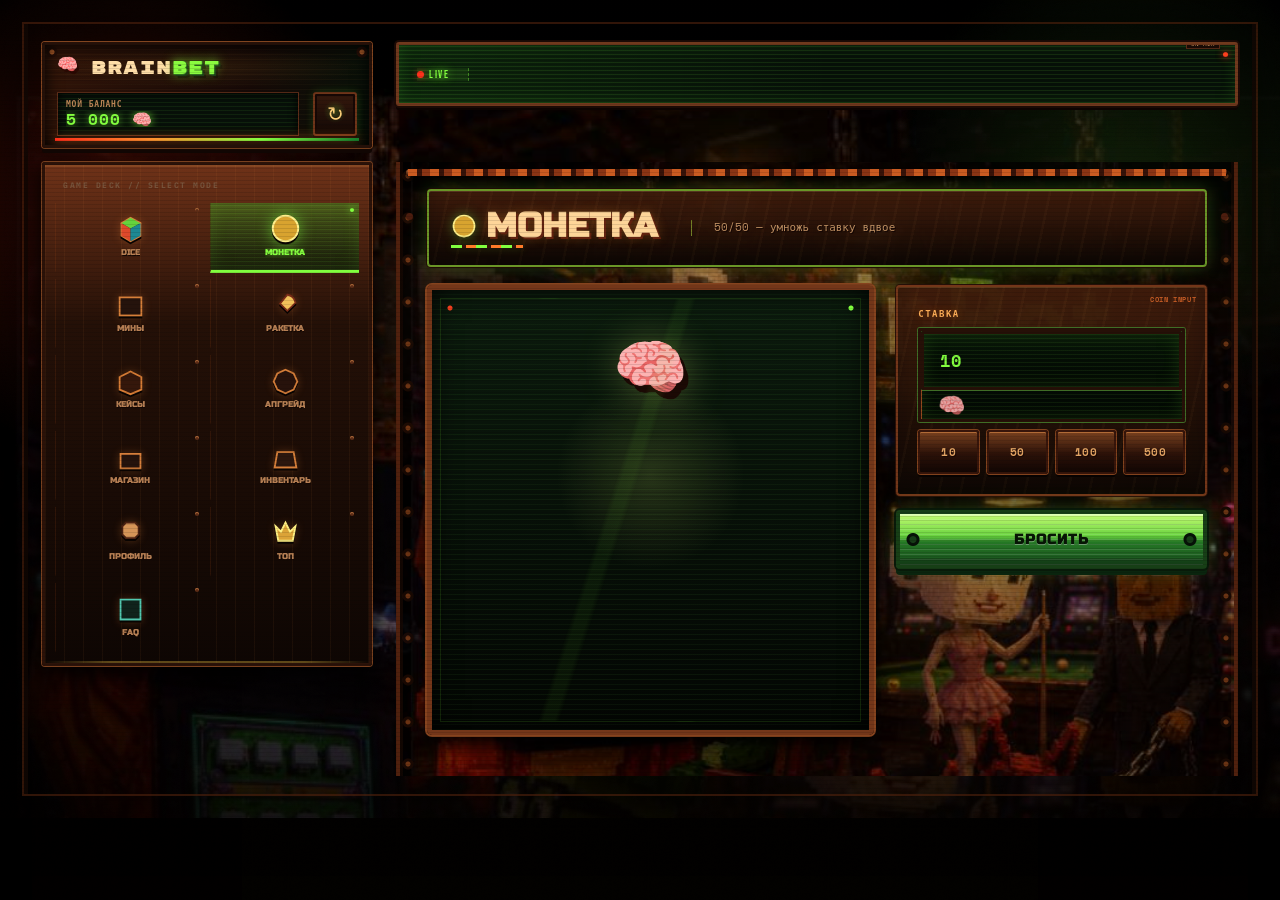
==== commit 28d7fd74: "Update index.html" ====
--- a/index.html
+++ b/index.html
@@ -1,96 +1,25 @@
-<!DOCTYPE html><html lang="ru" class="bb-booting auth-checking terms-checking" data-ui-theme="modern" data-ui-design="modern" data-ui-theme-chosen="false"><head>
+<!DOCTYPE html>
+<html lang="ru" data-ui-theme="modern" data-ui-design="modern">
+<head>
   <meta charset="utf-8">
   <meta name="viewport" content="width=device-width, initial-scale=1.0">
-  <!-- BRAINBET_PUBLIC_SEO_HEAD_V1 -->
-  <title>BrainBet — казино брейнротов, обмен и трейд</title>
-  <meta name="description" content="BrainBet — казино с брейнротами: слоты BRAINSLOTS, кейсы и апгрейдер. Биржа для продажи, обмена и трейда brainrot. Вход через Telegram и браузер. 18+.">
-  <meta name="robots" content="max-image-preview:large">
+  <title>BrainBet — локальная версия</title>
   <meta name="theme-color" content="#07111d">
-  <link rel="canonical" href="https://brainbet.online/">
-  <link rel="icon" href="images/favicon.ico" sizes="16x16 32x32 48x48" type="image/x-icon">
-  <link rel="icon" href="images/favicon-192.png" sizes="192x192" type="image/png">
-  <link rel="apple-touch-icon" href="images/apple-touch-icon.png" sizes="180x180">
-  <meta property="og:type" content="website">
-  <meta property="og:locale" content="ru_RU">
-  <meta property="og:site_name" content="BrainBet">
-  <meta property="og:title" content="BrainBet — казино брейнротов, обмен и трейд">
-  <meta property="og:description" content="Слоты BRAINSLOTS, кейсы и апгрейдер. Биржа для продажи, обмена и трейда брейнротов. Один аккаунт в Telegram и браузере. 18+.">
-  <meta property="og:url" content="https://brainbet.online/">
-  <meta property="og:image" content="images/brainbet-preview.png">
-  <meta property="og:image:width" content="1200">
-  <meta property="og:image:height" content="630">
-  <meta property="og:image:alt" content="Брейнроты Garama and Madundung и Dragon Cannelloni рядом с колесом апгрейдера BrainBet">
-  <meta name="twitter:card" content="summary_large_image">
-  <meta name="twitter:title" content="BrainBet — казино брейнротов, обмен и трейд">
-  <meta name="twitter:description" content="Слоты BRAINSLOTS, кейсы и апгрейдер. Биржа для продажи, обмена и трейда брейнротов. Один аккаунт в Telegram и браузере. 18+.">
-  <meta name="twitter:image" content="images/brainbet-preview.png">
-  <script type="application/ld+json">
-  {"@context":"https://schema.org","@type":"WebSite","@id":"https://brainbet.online/#website","url":"https://brainbet.online/","name":"BrainBet","alternateName":["БрейнБет","Брейн Бет","Brain Bet","BrainBet.online"],"inLanguage":["ru","en","uk","es","pt"],"description":"Казино с брейнротами, биржа для обмена и трейда в Telegram и браузере.","image":"https://brainbet.online/seo/brainbet-preview.png"}
-  </script>
-  <link rel="stylesheet" href="css/seo-public-v1.css">
-  <noscript><style>
-    body > :not(#browser-auth-screen) { display:none!important; }
-    #browser-auth-screen[hidden] { display:grid!important; visibility:visible!important; }
-    #browser-auth-screen .browser-auth-card { display:none!important; }
-    #browser-auth-button,.browser-auth-status,.browser-auth-steps { display:none!important; }
-  </style></noscript>
-  <!-- /BRAINBET_PUBLIC_SEO_HEAD_V1 -->
-  <style id="bb-boot-critical">
-    html.bb-booting,html.bb-booting body{margin:0!important;min-height:100%!important;overflow:hidden!important;background:#050708!important}
-    html.bb-booting body>:not(#bb-boot-screen){visibility:hidden!important}
-    #bb-boot-screen{position:fixed!important;inset:0!important;z-index:2147483000!important;display:grid!important;place-items:center!important;overflow:hidden!important;visibility:visible!important;background:#050708!important;color:#f5f3e9!important;font-family:Arial,sans-serif!important}
-    #bb-boot-screen[hidden]{display:none!important}
-    #bb-boot-screen,#bb-boot-screen *{box-sizing:border-box!important}
-    #bb-boot-screen:before{content:"";position:absolute;inset:-25%;background:radial-gradient(circle at 22% 42%,rgba(255,113,43,.14),transparent 31%),radial-gradient(circle at 78% 56%,rgba(47,255,140,.11),transparent 32%),linear-gradient(rgba(255,255,255,.025) 1px,transparent 1px),linear-gradient(90deg,rgba(255,255,255,.025) 1px,transparent 1px);background-size:auto,auto,36px 36px,36px 36px;animation:bbBootDrift 9s linear infinite}
-    #bb-boot-screen:after{content:"";position:absolute;inset:0;background:repeating-linear-gradient(0deg,rgba(255,255,255,.018) 0,rgba(255,255,255,.018) 1px,transparent 1px,transparent 4px);pointer-events:none}
-    .bb-boot-card{position:relative;width:min(430px,calc(100vw - 36px));padding:28px;border:1px solid rgba(255,190,68,.34);background:rgba(7,10,11,.94);box-shadow:0 0 0 1px rgba(64,255,149,.06),0 34px 90px rgba(0,0,0,.65);clip-path:polygon(0 12px,12px 0,100% 0,100% calc(100% - 12px),calc(100% - 12px) 100%,0 100%)}
-    .bb-boot-brand{display:flex;align-items:center;justify-content:space-between;padding-bottom:17px;border-bottom:1px solid rgba(255,255,255,.1);letter-spacing:.17em;font-weight:900;font-size:17px}
-    .bb-boot-brand span{display:flex;align-items:center;gap:10px}.bb-boot-brand i{width:10px;height:10px;border-radius:50%;background:#ff5daf;box-shadow:0 0 18px #ff5daf}
-    .bb-boot-brand small{color:#62f59c;font-size:9px;letter-spacing:.2em}
-    .bb-boot-core{position:relative;width:146px;height:146px;margin:30px auto 25px;display:grid;place-items:center}
-    .bb-boot-core:before,.bb-boot-core:after{content:"";position:absolute;border-radius:50%;border:1px solid rgba(255,190,68,.55)}
-    .bb-boot-core:before{inset:0;border-style:dashed;animation:bbBootSpin 7s linear infinite}
-    .bb-boot-core:after{inset:18px;border-color:rgba(74,255,153,.46);animation:bbBootSpin 4s linear infinite reverse}
-    .bb-boot-core b{position:relative;display:grid;place-items:center;width:74px;height:74px;border:1px solid #ffbd43;border-radius:18px;background:linear-gradient(145deg,#1b1609,#07130e);box-shadow:0 0 34px rgba(255,184,56,.18);font-size:23px;letter-spacing:.05em;color:#ffe178;animation:bbBootPulse 1.4s ease-in-out infinite}
-    .bb-boot-core em{position:absolute;width:8px;height:8px;border-radius:50%;background:#63f59c;box-shadow:0 0 13px #63f59c;animation:bbBootOrbit 2.2s linear infinite}
-    .bb-boot-copy{text-align:center}.bb-boot-copy small{display:block;color:#ffc34d;font-size:9px;font-weight:800;letter-spacing:.24em;margin-bottom:9px}.bb-boot-copy strong{display:block;font-size:21px;line-height:1.15;letter-spacing:.08em}.bb-boot-copy p{min-height:32px;margin:9px 0 0;color:#89938e;font:600 11px/1.45 Arial,sans-serif;letter-spacing:.04em}
-    .bb-boot-progress{display:grid;grid-template-columns:repeat(3,1fr);gap:6px;margin-top:20px}.bb-boot-progress i{height:3px;background:rgba(255,255,255,.08);overflow:hidden}.bb-boot-progress i:after{content:"";display:block;width:100%;height:100%;background:linear-gradient(90deg,#ff9d38,#ffe16b,#55ef98);transform:translateX(-105%);animation:bbBootLine 1.65s ease-in-out infinite}.bb-boot-progress i:nth-child(2):after{animation-delay:.18s}.bb-boot-progress i:nth-child(3):after{animation-delay:.36s}
-    .bb-boot-retry{display:none;width:100%;margin-top:18px;padding:13px 16px;border:1px solid rgba(91,241,157,.55);background:rgba(26,91,58,.22);color:#78ffb1;font-size:10px;font-weight:900;letter-spacing:.18em;cursor:pointer}.bb-boot-retry.is-visible{display:block}
-    .bb-boot-screen.is-leaving{opacity:0;transition:opacity .28s ease;pointer-events:none}
-    @keyframes bbBootSpin{to{transform:rotate(360deg)}}@keyframes bbBootOrbit{from{transform:rotate(0deg) translateX(63px)}to{transform:rotate(360deg) translateX(63px)}}@keyframes bbBootPulse{50%{transform:scale(.94);box-shadow:0 0 50px rgba(92,255,156,.2)}}@keyframes bbBootLine{0%,20%{transform:translateX(-105%)}65%,100%{transform:translateX(105%)}}@keyframes bbBootDrift{to{transform:translate3d(18px,12px,0)}}
-    @media(max-width:480px){.bb-boot-card{padding:23px}.bb-boot-core{width:128px;height:128px;margin:25px auto 21px}.bb-boot-core b{width:66px;height:66px}.bb-boot-copy strong{font-size:18px}.bb-boot-core em{animation-name:bbBootOrbitMobile}@keyframes bbBootOrbitMobile{from{transform:rotate(0deg) translateX(55px)}to{transform:rotate(360deg) translateX(55px)}}}
-    @media(prefers-reduced-motion:reduce){#bb-boot-screen:before,.bb-boot-core:before,.bb-boot-core:after,.bb-boot-core b,.bb-boot-core em,.bb-boot-progress i:after{animation-duration:.01ms!important;animation-iteration-count:1!important}}
-  </style>
-  <script>
-    document.documentElement.classList.add('bb-booting');
-    window.__bbBootSlowTimer = setTimeout(function () {
-      var title = document.getElementById('bb-boot-title');
-      var detail = document.getElementById('bb-boot-detail');
-      if (title) title.textContent = 'СЕРВЕР ПОД НАГРУЗКОЙ';
-      if (detail) detail.textContent = 'Игроков много — продолжаем ждать безопасный ответ сервера.';
-    }, 8000);
-    window.__bbBootRetryTimer = setTimeout(function () {
-      var button = document.getElementById('bb-boot-retry');
-      if (button) button.classList.add('is-visible');
-    }, 22000);
-  </script>
+
+  <!-- CSS (все локальные) -->
   <link rel="preconnect" href="https://fonts.googleapis.com">
-  <link href="https://fonts.googleapis.com/css2?family=IBM+Plex+Mono:wght@400;500;600;700&amp;family=Rubik+Mono+One&amp;family=Russo+One&amp;display=swap" rel="stylesheet">
+  <link href="https://fonts.googleapis.com/css2?family=IBM+Plex+Mono:wght@400;500;600;700&family=Rubik+Mono+One&family=Russo+One&display=swap" rel="stylesheet">
   <link rel="stylesheet" href="css/style.css">
-  <link id="ui-theme-modern-maximal" rel="stylesheet" href="css/brainbet-maximal.css">
-  <link id="ui-theme-modern-v4" rel="stylesheet" href="css/brainbet-v4.css">
+  <link rel="stylesheet" href="css/brainbet-maximal.css">
+  <link rel="stylesheet" href="css/brainbet-v4.css">
   <link rel="stylesheet" href="css/classic-compat.css">
   <link rel="stylesheet" href="css/rocket-space.css">
   <link rel="stylesheet" href="css/ux-responsive-v1.css">
   <link rel="stylesheet" href="css/profile-polish-v3.css">
-  <link rel="stylesheet" href="css/admin-abuse.css">
   <link rel="stylesheet" href="css/ui-audit-v1.css">
   <link rel="stylesheet" href="css/exchange-gateway.css">
   <link rel="stylesheet" href="css/admin-player.css">
   <link rel="stylesheet" href="css/desktop-responsive-v1.css">
-  <link rel="stylesheet" href="css/classic-refresh-preview.css">
-  <link rel="stylesheet" href="css/tiktok-creator.css">
-  <link rel="stylesheet" href="css/admin-support.css">
   <link rel="stylesheet" href="css/case-mobile-v3.css">
   <link rel="stylesheet" href="css/profile-navigation-v1.css">
   <link rel="stylesheet" href="css/modern-wide-shell-v1.css">
@@ -99,349 +28,38 @@
   <link rel="stylesheet" href="css/upgrader-style-switch-v1.css">
   <link rel="stylesheet" href="css/upgrader-neon-wheel-v1.css">
   <link rel="stylesheet" href="css/resonance-fixes-v1.css">
-  <link rel="stylesheet" href="css/browser-auth-v1.css">
-  <link rel="stylesheet" href="css/terms-consent-v2.css">
   <link rel="stylesheet" href="css/rotdeck-scratch-v1.css">
   <link rel="stylesheet" href="css/rotdeck-suits-v2.css">
   <link rel="stylesheet" href="css/ultra-shell-v1.css">
   <link rel="stylesheet" href="css/ultra-games-v1.css">
   <link rel="stylesheet" href="css/brain-slots.css">
+
+  <!-- Локальное состояние -->
   <script>
-    (function () {
-      document.documentElement.classList.add('auth-checking', 'terms-checking');
-      var theme = 'modern';
-      var saved = null;
-      try {
-        saved = localStorage.getItem('bb_ui_theme');
-      } catch (e) {}
-      if (saved === 'classic' || saved === 'classic-refresh') {
-        saved = 'ultra';
-        try { localStorage.setItem('bb_ui_theme', saved); } catch (e) {}
-      }
-      if (saved === 'modern' || saved === 'ultra') theme = saved;
-      var classicRefresh = theme !== 'modern';
-      document.documentElement.dataset.uiTheme = theme === 'modern' ? 'modern' : 'classic';
-      document.documentElement.dataset.uiDesign = theme;
-      if (classicRefresh) document.documentElement.dataset.classicVariant = 'refresh';
-      document.documentElement.dataset.uiThemeChosen = saved === 'modern' || saved === 'ultra' ? 'true' : 'false';
-      if (theme !== 'modern') {
-        document.getElementById('ui-theme-modern-maximal').disabled = true;
-        document.getElementById('ui-theme-modern-v4').disabled = true;
-      }
-    })();
+    window.__BB_LOCAL = true;
   </script>
-<script defer="" src="js/telegram-web-app.js"></script>
 </head>
 <body>
-<section id="bb-boot-screen" class="bb-boot-screen" role="status" aria-live="polite" aria-label="Загрузка BrainBet">
-  <div class="bb-boot-card">
-    <div class="bb-boot-brand"><span><i></i>BRAINBET</span><small>SECURE START</small></div>
-    <div class="bb-boot-core" aria-hidden="true"><em></em><b>BB</b></div>
-    <div class="bb-boot-copy">
-      <small>СИСТЕМА ЗАПУСКА</small>
-      <strong id="bb-boot-title">ЗАГРУЖАЕМ BRAINBET</strong>
-      <p id="bb-boot-detail">Подготавливаем интерфейс и подключаемся к серверу…</p>
-    </div>
-    <div class="bb-boot-progress" aria-hidden="true"><i></i><i></i><i></i></div>
-    <button id="bb-boot-retry" class="bb-boot-retry" type="button" onclick="window.retryBrainBetBoot ? retryBrainBetBoot() : location.reload()">ОБНОВИТЬ И ПОПРОБОВАТЬ СНОВА</button>
-  </div>
-</section>
-
-<section id="browser-auth-screen" class="browser-auth-screen" hidden="" aria-live="polite" aria-labelledby="browser-auth-title">
-  <div class="browser-auth-atmosphere" aria-hidden="true"><i></i><i></i><i></i><i></i></div>
-  <div class="browser-auth-card">
-    <header class="browser-auth-brand">
-      <span class="browser-auth-brain">🧠</span>
-      <span><b>BRAIN</b><strong>BET</strong></span>
-      <em>WEB ACCESS</em>
-    </header>
-    <div class="browser-auth-core" aria-hidden="true">
-      <div class="browser-auth-orbit orbit-one"><i></i></div>
-      <div class="browser-auth-orbit orbit-two"><i></i></div>
-      <div class="browser-auth-orbit orbit-three"><i></i></div>
-      <div class="browser-auth-core-mark">TG</div>
-    </div>
-    <div class="browser-auth-copy">
-      <small>НОВЫЙ СПОСОБ ВХОДА</small>
-      <h1 id="browser-auth-title">BRAINBET<br>В БРАУЗЕРЕ</h1>
-      <p>Тот же аккаунт, баланс, инвентарь и все режимы — теперь не только внутри Telegram.</p>
-    </div>
-    <ol class="browser-auth-steps">
-      <li class="active" id="browser-auth-step-open"><b>01</b><span>Открой Telegram<small>Одно нажатие на сайте</small></span></li>
-      <li id="browser-auth-step-confirm"><b>02</b><span>Разреши вход<small>Проверь аккаунт и устройство</small></span></li>
-      <li id="browser-auth-step-ready"><b>03</b><span>Играй<small>Сайт откроется сам</small></span></li>
-    </ol>
-    <button class="browser-auth-button" id="browser-auth-button" type="button" onclick="startBrowserLogin()">
-      <span class="browser-auth-button-icon browser-auth-telegram-logo" aria-hidden="true"><svg viewBox="0 0 32 32"><path d="M27.7 5.3 23.8 26c-.3 1.5-1.1 1.9-2.3 1.2l-6-4.4-2.9 2.8c-.3.3-.6.6-1.2.6l.4-6.1L23 10c.5-.4-.1-.7-.7-.3L8.5 18.4l-5.9-1.9c-1.3-.4-1.3-1.3.3-1.9l23-8.9c1.1-.4 2.1.3 1.8 1.6Z"></path></svg></span>
-      <span><b>ВОЙТИ ЧЕРЕЗ TELEGRAM</b><small>Бот откроется для подтверждения</small></span>
-      <i>→</i>
-    </button>
-    <div class="browser-auth-status" id="browser-auth-status">Вход подтверждается только в личном чате с ботом</div>
-    <footer class="browser-auth-security"><i>◆</i><span>Одноразовый запрос · действует 5 минут · без кодов и паролей</span></footer>
-  </div>
-  <!-- BRAINBET_PUBLIC_SEO_INTRO_V1 -->
-  <div class="bb-public-intro" aria-labelledby="bb-public-title">
-    <h2 id="bb-public-title">BrainBet — казино брейнротов, обмен и трейд</h2>
-    <p>BrainBet (Брейн Бет, или Brain Bet) — платформа по адресу brainbet.online. <a href="/about.html#brand-name">Как найти официальный сайт и не перепутать название с именем бота</a>.</p>
-    <p>BrainBet объединяет казино с брейнротами и биржу предметов. В игровых режимах доступны слоты BRAINSLOTS, кейсы, монетка и апгрейдер. На бирже можно размещать объявления о продаже, покупке и обмене брейнротов (brainrot), обсуждать трейды с другими участниками. Мозги — внутренняя единица учёта платформы; правила сделок и её использования описаны в условиях.</p>
-    <p>В браузере и Telegram используется один аккаунт. Вход подтверждается в личном чате с ботом: пароль и код входа в Telegram на сайте вводить не нужно. Доступ к платформе — с 18 лет; игровые режимы связаны с риском потери ставки или предмета.</p>
-    <nav class="bb-public-links" aria-label="Открытые страницы BrainBet">
-      <a href="/about.html">О BrainBet</a>
-      <a href="/casino.html">Казино и слоты</a>
-      <a href="/trade.html">Обмен и трейд брейнротов</a>
-      <a href="/about-en.html" lang="en" hreflang="en">About BrainBet in English</a>
-      <a href="/about-uk.html" lang="uk" hreflang="uk">Українська</a>
-      <a href="/about-es.html" lang="es" hreflang="es">Español</a>
-      <a href="/about-pt.html" lang="pt" hreflang="pt">Português</a>
-      <a href="/about.html#start">Как начать</a>
-      <a href="/terms.html">Условия использования</a>
-    </nav>
-    <noscript><p>Для входа и работы игровых режимов включите JavaScript. Описание проекта и условия доступны без входа.</p></noscript>
-  </div>
-  <!-- /BRAINBET_PUBLIC_SEO_INTRO_V1 -->
-</section>
-
-<section id="terms-consent-screen" class="terms-consent-screen" hidden="" aria-live="assertive" aria-labelledby="terms-consent-title">
-  <article class="terms-consent-card" role="dialog" aria-modal="true">
-    <header class="terms-consent-brand">
-      <a class="terms-consent-wordmark" href="/" aria-label="BrainBet">
-        <span class="terms-consent-logo">🧠</span>
-        <span><b>BRAIN</b><strong>BET</strong></span>
-      </a>
-      <div class="terms-consent-document-id">
-        <span>УСЛОВИЯ ИСПОЛЬЗОВАНИЯ</span>
-        <b>РЕДАКЦИЯ 26.08.2026</b>
-      </div>
-    </header>
-    <div class="terms-consent-layout">
-      <section class="terms-consent-copy">
-        <div class="terms-consent-kicker"><i></i> ДОПУСК К ПЛАТФОРМЕ</div>
-        <h1 id="terms-consent-title">Подтверждение возраста<br>и принятие условий</h1>
-        <p>Перед первым использованием BrainBet необходимо подтвердить совершеннолетие и ознакомиться с правилами платформы.</p>
-
-        <div class="terms-consent-summary" aria-label="Основные положения">
-          <div><span>01</span><p><b>Биржа предметов</b><small>Размещение предложений, обмены и защищённые сделки с брейнротами.</small></p></div>
-          <div><span>02</span><p><b>Внутренние единицы</b><small>Мозги используются для учёта, обеспечения сделок, комиссий и доступных операций.</small></p></div>
-          <div><span>03</span><p><b>Дополнительные режимы</b><small>Игровые механики работают по отдельным правилам и доступны только пользователям 18+.</small></p></div>
-        </div>
-
-        <div class="terms-consent-note">
-          <b>Важно</b>
-          <span>Подтверждение сохраняется для аккаунта. При существенном изменении условий согласие потребуется повторно.</span>
-        </div>
-      </section>
-
-      <section class="terms-consent-action" aria-label="Подтверждение">
-        <div class="terms-consent-age"><span>18+</span><p><b>Только для совершеннолетних</b><small>Доступ к платформе предоставляется пользователям, достигшим 18 лет.</small></p></div>
-
-        <div class="terms-consent-checks">
-          <label class="terms-consent-check">
-            <input id="terms-consent-age-check" type="checkbox" onchange="syncTermsConsentButton()">
-            <i aria-hidden="true"></i>
-            <span><b>Мне исполнилось 18 лет</b><small>Я подтверждаю достоверность указанного возраста.</small></span>
-          </label>
-          <label class="terms-consent-check">
-            <input id="terms-consent-rules-check" type="checkbox" onchange="syncTermsConsentButton()">
-            <i aria-hidden="true"></i>
-            <span><b>Я принимаю Условия использования</b><small>Я ознакомился с правилами BrainBet и принимаю их полностью.</small></span>
-          </label>
-        </div>
-
-        <a class="terms-consent-link" href="/terms.html" target="_blank" rel="noopener">
-          <span><b>Условия использования BrainBet</b><small>Открыть полный текст в новой вкладке</small></span><i>↗</i>
-        </a>
-
-        <button class="terms-consent-accept" id="terms-consent-accept" type="button" onclick="acceptTermsAndAge()" disabled="">
-          <span><b>ПОДТВЕРДИТЬ И ПРОДОЛЖИТЬ</b><small>Согласие будет привязано к вашему аккаунту</small></span><i>→</i>
-        </button>
-        <div class="terms-consent-status" id="terms-consent-status">Отметьте оба подтверждения, чтобы продолжить</div>
-      </section>
-    </div>
-    <footer class="terms-consent-footer"><span>BrainBet · доступ через Telegram</span><span>Условия применяются в соответствии с законодательством Республики Беларусь</span></footer>
-  </article>
-</section>
-
-<section id="account-ban-screen" class="account-ban-screen" hidden="" aria-live="assertive">
-  <div class="account-ban-card">
-    <div class="account-ban-mark" aria-hidden="true">!</div>
-    <div class="account-ban-kicker">ДОСТУП ОГРАНИЧЕН</div>
-    <h1>ВЫ ЗАБЛОКИРОВАНЫ</h1>
-    <p class="account-ban-copy">Доступ к BrainBet для этого аккаунта приостановлен.</p>
-    <div class="account-ban-info">
-      <span>ПРИЧИНА</span>
-      <strong id="account-ban-reason">Не указана</strong>
-    </div>
-    <div class="account-ban-info">
-      <span>СРОК БЛОКИРОВКИ</span>
-      <strong id="account-ban-until">—</strong>
-      <small id="account-ban-countdown"></small>
-    </div>
-    <p class="account-ban-help">Если блокировка выдана по ошибке, напишите в поддержку через Telegram-бота.</p>
-  </div>
-</section>
-
-<div class="ui-theme-welcome" id="ui-theme-welcome" role="dialog" aria-modal="true" aria-labelledby="ui-theme-welcome-title">
-  <div class="ui-theme-welcome-card">
-    <div class="ui-theme-welcome-kicker">BRAINBET</div>
-    <div class="ui-theme-welcome-title" id="ui-theme-welcome-title">ВЫБЕРИ ДИЗАЙН</div>
-    <div class="ui-theme-welcome-copy">Его всегда можно поменять в настройках</div>
-    <div class="ui-theme-welcome-options">
-      <button class="ui-theme-welcome-option ultra" type="button" onclick="chooseInitialUiTheme('ultra')">
-        <span class="ui-theme-preview ultra-preview" aria-hidden="true"><i></i><i></i><i></i></span>
-        <b>СТАРЫЙ 2.0</b><small>Неон · плавные анимации</small>
-      </button>
-      <button class="ui-theme-welcome-option modern" type="button" onclick="chooseInitialUiTheme('modern')">
-        <span class="ui-theme-preview modern-preview"><i></i><i></i><i></i></span>
-        <b>НОВЫЙ</b><small>Аркадное казино</small>
-      </button>
-    </div>
-  </div>
-</div>
-
-<svg class="bb-icon-sprite" aria-hidden="true">
-  <symbol id="bb-icon-dice" viewBox="0 0 32 32">
-    <polygon points="6,9 16,3 27,9 27,23 16,29 6,23" fill="#32160c" stroke="#d9823c" stroke-width="2"></polygon>
-    <polygon points="6,9 16,15 27,9 16,3" fill="#65d43d"></polygon><polygon points="6,9 16,15 16,29 6,23" fill="#df492b"></polygon><polygon points="27,9 16,15 16,29 27,23" fill="#1d8994"></polygon>
-    <g fill="#fff1b2"><rect x="10" y="12" width="3" height="3"></rect><rect x="9" y="20" width="3" height="3"></rect><rect x="20" y="12" width="3" height="3"></rect><rect x="21" y="20" width="3" height="3"></rect></g>
-  </symbol>
-  <symbol id="bb-icon-coin" viewBox="0 0 32 32">
-    <polygon points="10,4 22,4 28,10 28,22 22,28 10,28 4,22 4,10" fill="#35170b" stroke="#d77c35" stroke-width="2"></polygon>
-    <polygon points="11,7 21,7 25,11 25,21 21,25 11,25 7,21 7,11" fill="#d9a42f" stroke="#fff08b"></polygon>
-    <path d="M13 10h7l3 3-3 3 3 3-3 3h-7V10Zm3 3v2h3v-2h-3Zm0 5v2h3v-2h-3Z" fill="#792718"></path>
-  </symbol>
-  <symbol id="bb-icon-resonance" viewBox="0 0 32 32">
-    <path d="M5 6h22v20H5Z" fill="#07151b" stroke="#d67f39" stroke-width="2"></path>
-    <path d="M8 9h16v14H8Z" fill="#0b2832" stroke="#55e8f8" stroke-width="1.5"></path>
-    <path d="M16 4 20 8l-4 4-4-4Z" fill="#72efff" stroke="#f0ffff" stroke-width="1"></path>
-    <path d="M11 16h10M13 13l-3 3 3 3m6-6 3 3-3 3" fill="none" stroke="#ffc94b" stroke-width="1.7"></path>
-    <circle cx="16" cy="16" r="2.8" fill="#bc7aff" stroke="#fff" stroke-width="1"></circle>
-    <path d="M9 25v3m7-3v3m7-3v3" stroke="#6dff78" stroke-width="2"></path>
-  </symbol>
-  <symbol id="bb-classic-resonance" viewBox="0 0 32 32">
-    <path d="M4 7h24v18H4Z" fill="#08080b" stroke="#e6bd34" stroke-width="2"></path>
-    <path d="M7 10h6v11H7Zm9 0h9v4h-9Zm0 7h9v4h-9Z" fill="#15121d" stroke="#8f6bd1" stroke-width="1"></path>
-    <path d="M5 23h22M9 8v15" stroke="#63db76" stroke-width="1" stroke-dasharray="2 2"></path>
-    <path d="M19 12h3m-3 7h3" stroke="#e6bd34" stroke-width="2"></path>
-    <path d="M9 3l3 3-3 3-3-3Z" fill="#8f6bd1" stroke="#f3dc72"></path>
-    <circle cx="9" cy="15.5" r="2.2" fill="#e6bd34"></circle>
-  </symbol>
-  <symbol id="bb-icon-mines" viewBox="0 0 32 32">
-    <path d="M4 7h24v20H4Z" fill="#25130c" stroke="#d67f39" stroke-width="2"></path>
-    <path d="M8 11h4v4H8Zm6 0h4v4h-4Zm6 0h4v4h-4ZM8 17h4v4H8Zm12 0h4v4h-4ZM8 23h4v2H8Zm6 0h4v2h-4Zm6 0h4v2h-4Z" fill="#65d43d"></path>
-    <circle cx="16" cy="19" r="4" fill="#e4472c" stroke="#ffe276" stroke-width="1.5"></circle>
-    <path d="M16 13v3m0 6v3m-6-6h3m6 0h3m-10-4 2 2m4 4 2 2m0-8-2 2m-4 4-2 2" stroke="#fff1b2" stroke-width="1.5"></path>
-  </symbol>
-  <symbol id="bb-icon-rocket" viewBox="0 0 32 32">
-    <path d="M18 4c5 1 8 4 9 9l-9 9-8-8 8-10Z" fill="#f3c25b" stroke="#7b2c18" stroke-width="1.8"></path>
-    <path d="m17 21-5 6-3-5-5-3 6-5 7 7Z" fill="#e54b2d" stroke="#7b2c18" stroke-width="1.5"></path>
-    <circle cx="20.5" cy="10.5" r="3" fill="#13202c" stroke="#74dc49" stroke-width="1.5"></circle>
-    <path d="m9 22-4 5m8-3-3 5" stroke="#ffcf57" stroke-width="2"></path>
-  </symbol>
-  <symbol id="bb-icon-cases" viewBox="0 0 32 32">
-    <path d="M4 11 16 5l12 6v14l-12 5L4 25V11Z" fill="#35170b" stroke="#d77c35" stroke-width="2"></path>
-    <path d="m5 11 11 5 11-5M16 16v13" stroke="#ffbf55" stroke-width="2"></path>
-    <rect x="12" y="8" width="8" height="5" fill="#78df46" stroke="#18200f"></rect><path d="m14 10 2 2 3-3" fill="none" stroke="#17210f" stroke-width="1.5"></path>
-  </symbol>
-  <symbol id="bb-icon-upgrader" viewBox="0 0 32 32">
-    <polygon points="16,3 25,7 29,16 25,25 16,29 7,25 3,16 7,7" fill="#27120b" stroke="#d47d39" stroke-width="2"></polygon>
-    <polygon points="16,7 23,10 26,17 22,24 15,26 8,22 6,15 10,8" fill="#10200f" stroke="#70dd42"></polygon>
-    <path d="M16 17 17 8 19 17Z" fill="#ff4829" stroke="#ffe087"></path><rect x="13" y="15" width="6" height="6" fill="#e7ff74" stroke="#7b2a18"></rect>
-  </symbol>
-  <symbol id="bb-icon-craft" viewBox="0 0 32 32">
-    <path d="M5 7h22v7l-4 4v8H9v-8l-4-4Z" fill="#28130c" stroke="#d47d39" stroke-width="2"></path>
-    <path d="M9 9h14v4l-4 4v5h-6v-5l-4-4Z" fill="#10251d" stroke="#66d842" stroke-width="1.5"></path>
-    <path d="m16 5 3 6-3 4-3-4Z" fill="#ff4a2c" stroke="#ffe27a"></path>
-    <path d="M7 27h18" stroke="#ffb34d" stroke-width="3"></path>
-  </symbol>
-  <symbol id="bb-icon-duel" viewBox="0 0 32 32">
-    <circle cx="16" cy="16" r="12" fill="#180d08" stroke="#d67f39" stroke-width="2"></circle><path d="M16 5a11 11 0 0 0 0 22Z" fill="#e4472c"></path><path d="M16 5a11 11 0 0 1 0 22Z" fill="#54c83b"></path>
-    <polygon points="16,9 20,14 18,22 14,22 12,14" fill="#17110a" stroke="#ffe77e"></polygon>
-  </symbol>
-  <symbol id="bb-icon-jackpot" viewBox="0 0 32 32">
-    <circle cx="16" cy="16" r="13" fill="#1d100a" stroke="#d57d38" stroke-width="2"></circle><g fill="#69d83f"><path d="M16 5 20 14 16 16 12 14Z"></path><path d="m27 16-9 4-2-4 2-4Z"></path><path d="m16 27-4-9 4-2 4 2Z"></path><path d="m5 16 9-4 2 4-2 4Z"></path></g><circle cx="16" cy="16" r="4" fill="#ff492a" stroke="#ffe276"></circle>
-  </symbol>
-  <symbol id="bb-icon-roulette" viewBox="0 0 32 32">
-    <circle cx="16" cy="16" r="13" fill="#23120b" stroke="#d67e39" stroke-width="2"></circle><path d="M16 4v12L8 7M16 16l11-5M16 16l7 10M16 16 5 23" stroke="#ffdc72" stroke-width="2"></path>
-    <path d="M16 5a11 11 0 0 1 10 7l-10 4Z" fill="#4cc43a"></path><path d="M26 12a11 11 0 0 1-3 13l-7-9Z" fill="#e5472c"></path><circle cx="16" cy="16" r="4" fill="#17200f" stroke="#e8ff76"></circle>
-  </symbol>
-  <symbol id="bb-icon-shop" viewBox="0 0 32 32">
-    <path d="M5 12h22v16H5Z" fill="#25130c" stroke="#d67f3b" stroke-width="2"></path><path d="m4 12 3-8h18l3 8" fill="#d64b2d" stroke="#ffb956" stroke-width="2"></path><path d="M8 12v5h5v-5h6v5h5v-5" fill="#65d43d" stroke="#25130c"></path>
-    <rect x="10" y="20" width="12" height="8" fill="#123127" stroke="#50c8b4"></rect>
-  </symbol>
-  <symbol id="bb-icon-inventory" viewBox="0 0 32 32">
-    <path d="M7 10h18l3 17H4Z" fill="#2c170e" stroke="#d67f3a" stroke-width="2"></path><path d="M11 11V7l3-3h4l3 3v4" fill="none" stroke="#75dc43" stroke-width="2"></path>
-    <path d="M8 17h16M10 22h12" stroke="#ffb954" stroke-width="2"></path><rect x="14" y="15" width="4" height="5" fill="#18210f" stroke="#eaff78"></rect>
-  </symbol>
-  <symbol id="bb-icon-exchange" viewBox="0 0 32 32">
-    <path d="M5 9h18l-4-4M27 23H9l4 4" fill="none" stroke="#ffbd50" stroke-width="3"></path>
-    <path d="m23 5 4 4-4 4M9 19l-4 4 4 4" fill="none" stroke="#71db43" stroke-width="3"></path>
-    <rect x="12" y="12" width="8" height="8" fill="#e74b2d" stroke="#ffe37b" stroke-width="1.5"></rect>
-  </symbol>
-  <symbol id="bb-classic-mines" viewBox="0 0 32 32">
-    <rect x="4" y="5" width="24" height="22" fill="#080910" stroke="#3e3a52" stroke-width="2"></rect>
-    <g fill="#e6bd34"><rect x="7" y="8" width="5" height="5"></rect><rect x="20" y="8" width="5" height="5"></rect><rect x="7" y="20" width="5" height="4"></rect><rect x="20" y="20" width="5" height="4"></rect></g>
-    <rect x="13" y="14" width="7" height="7" fill="#8f6bd1" stroke="#f3e47a"></rect>
-    <path d="M16.5 10v4m0 7v4m-6-7.5h3m6 0h3" stroke="#63db76" stroke-width="2"></path>
-  </symbol>
-  <symbol id="bb-classic-rocket" viewBox="0 0 32 32">
-    <path d="M14 5h4l5 7v10l-7 5-7-5V12Z" fill="#0a0b12" stroke="#e6bd34" stroke-width="2"></path>
-    <rect x="13" y="11" width="6" height="6" fill="#171522" stroke="#8f6bd1" stroke-width="2"></rect>
-    <path d="m9 18-4 5h5m13-5 4 5h-5M13 27l3 3 3-3" fill="#8f6bd1" stroke="#d2b85b" stroke-width="1.5"></path>
-    <rect x="15" y="7" width="2" height="3" fill="#63db76"></rect>
-  </symbol>
-  <symbol id="bb-classic-craft" viewBox="0 0 32 32">
-    <path d="m7 7 18 18M25 7 7 25" stroke="#e6bd34" stroke-width="4"></path>
-    <path d="M5 4h8v5H9v4H5ZM19 4h8v8h-4V8h-4Z" fill="#8f6bd1" stroke="#c9b2ef"></path>
-    <rect x="4" y="21" width="7" height="7" fill="#0a0b12" stroke="#63db76" stroke-width="2"></rect>
-    <rect x="21" y="21" width="7" height="7" fill="#0a0b12" stroke="#e6bd34" stroke-width="2"></rect>
-  </symbol>
-  <symbol id="bb-classic-exchange" viewBox="0 0 32 32">
-    <path d="M5 8h18v-4l5 6-5 6v-4H5ZM27 24H9v4l-5-6 5-6v4h18Z" fill="#e6bd34" stroke="#0a0b12" stroke-width="1.5"></path>
-    <rect x="12" y="13" width="8" height="6" fill="#8f6bd1" stroke="#cdb6f1"></rect>
-    <rect x="14" y="15" width="4" height="2" fill="#63db76"></rect>
-  </symbol>
-  <symbol id="bb-icon-profile" viewBox="0 0 32 32">
-    <polygon points="11,4 21,4 25,8 25,17 21,21 11,21 7,17 7,8" fill="#d59558" stroke="#4a2112" stroke-width="2"></polygon><rect x="10" y="9" width="4" height="4" fill="#17100b"></rect><rect x="19" y="9" width="4" height="4" fill="#17100b"></rect>
-    <path d="M5 29v-5l6-3h10l6 3v5" fill="#2b5b38" stroke="#7de047" stroke-width="2"></path>
-  </symbol>
-  <symbol id="bb-icon-leaders" viewBox="0 0 32 32">
-    <path d="M5 8 11 14l5-10 5 10 6-6-3 16H8Z" fill="#dca437" stroke="#fff083" stroke-width="2"></path><path d="M9 27h14" stroke="#d87e39" stroke-width="3"></path><rect x="14" y="15" width="4" height="5" fill="#e8492b"></rect>
-  </symbol>
-  <symbol id="bb-icon-faq" viewBox="0 0 32 32">
-    <path d="M5 5h22v22H5Z" fill="#10231c" stroke="#51c9b1" stroke-width="2"></path><path d="M11 12c0-4 10-5 10 0 0 4-5 3-5 7" fill="none" stroke="#e7ff78" stroke-width="3"></path><rect x="14.5" y="22" width="3" height="3" fill="#ff4b2c"></rect>
-  </symbol>
-  <symbol id="bb-icon-admin" viewBox="0 0 32 32">
-    <path d="M8 14V9c0-9 16-9 16 0v5" fill="none" stroke="#d67f39" stroke-width="3"></path><rect x="5" y="13" width="22" height="15" fill="#29130b" stroke="#ffb552" stroke-width="2"></rect><path d="M16 18v6" stroke="#73dc43" stroke-width="3"></path>
-  </symbol>
-  <symbol id="bb-icon-analytics" viewBox="0 0 32 32">
-    <rect x="4" y="4" width="24" height="24" fill="#111b16" stroke="#55c89c" stroke-width="2"></rect>
-    <rect x="8" y="18" width="4" height="6" fill="#e7ff78"></rect><rect x="14" y="13" width="4" height="11" fill="#ffb552"></rect><rect x="20" y="8" width="4" height="16" fill="#65d43d"></rect>
-  </symbol>
-  <symbol id="bb-icon-ticket" viewBox="0 0 32 32">
-    <path d="M4 9h24v5a4 4 0 0 0 0 8v5H4v-5a4 4 0 0 0 0-8Z" fill="#29200d" stroke="#d69b39" stroke-width="2"></path><path d="M15 10v16" stroke="#78df45" stroke-width="2" stroke-dasharray="3 2"></path>
-  </symbol>
-  <symbol id="bb-icon-prism" viewBox="0 0 32 32">
-    <polygon points="16,3 28,25 4,25" fill="#14202a" stroke="#58cce3" stroke-width="2"></polygon><path d="m16 8 5 14H9Z" fill="#e6ff77"></path><path d="m16 8 5 14h-5Z" fill="#e64a2b" opacity=".9"></path>
-  </symbol>
+
+<svg class="bb-icon-sprite" aria-hidden="true" style="position:absolute;width:0;height:0;overflow:hidden">
+  <symbol id="bb-icon-dice" viewBox="0 0 32 32"><polygon points="6,9 16,3 27,9 27,23 16,29 6,23" fill="#32160c" stroke="#d9823c" stroke-width="2"></polygon><polygon points="6,9 16,15 27,9 16,3" fill="#65d43d"></polygon><polygon points="6,9 16,15 16,29 6,23" fill="#df492b"></polygon><polygon points="27,9 16,15 16,29 27,23" fill="#1d8994"></polygon></symbol>
+  <symbol id="bb-icon-coin" viewBox="0 0 32 32"><circle cx="16" cy="16" r="13" fill="#d9a42f" stroke="#fff08b" stroke-width="2"></circle></symbol>
+  <symbol id="bb-icon-mines" viewBox="0 0 32 32"><rect x="4" y="7" width="24" height="20" fill="#25130c" stroke="#d67f39" stroke-width="2"></rect></symbol>
+  <symbol id="bb-icon-rocket" viewBox="0 0 32 32"><path d="M18 4c5 1 8 4 9 9l-9 9-8-8 8-10Z" fill="#f3c25b" stroke="#7b2c18" stroke-width="1.8"></path></symbol>
+  <symbol id="bb-icon-cases" viewBox="0 0 32 32"><path d="M4 11 16 5l12 6v14l-12 5L4 25V11Z" fill="#35170b" stroke="#d77c35" stroke-width="2"></path></symbol>
+  <symbol id="bb-icon-upgrader" viewBox="0 0 32 32"><polygon points="16,3 25,7 29,16 25,25 16,29 7,25 3,16 7,7" fill="#27120b" stroke="#d47d39" stroke-width="2"></polygon></symbol>
+  <symbol id="bb-icon-shop" viewBox="0 0 32 32"><path d="M5 12h22v16H5Z" fill="#25130c" stroke="#d67f3b" stroke-width="2"></path></symbol>
+  <symbol id="bb-icon-inventory" viewBox="0 0 32 32"><path d="M7 10h18l3 17H4Z" fill="#2c170e" stroke="#d67f3a" stroke-width="2"></path></symbol>
+  <symbol id="bb-icon-profile" viewBox="0 0 32 32"><polygon points="11,4 21,4 25,8 25,17 21,21 11,21 7,17 7,8" fill="#d59558" stroke="#4a2112" stroke-width="2"></polygon></symbol>
+  <symbol id="bb-icon-leaders" viewBox="0 0 32 32"><path d="M5 8 11 14l5-10 5 10 6-6-3 16H8Z" fill="#dca437" stroke="#fff083" stroke-width="2"></path></symbol>
+  <symbol id="bb-icon-faq" viewBox="0 0 32 32"><path d="M5 5h22v22H5Z" fill="#10231c" stroke="#51c9b1" stroke-width="2"></path></symbol>
 </svg>
 
 <div class="noise"></div>
 
 <div class="app">
 
-  <div class="casino-set" aria-hidden="true">
-    <div class="casino-chain chain-left"></div>
-    <div class="casino-chain chain-right"></div>
-    <div class="casino-lamp lamp-left"></div>
-    <div class="casino-lamp lamp-right"></div>
-    <img class="casino-character character-dragon" src="images/Dragon%20Cannelloni.webp" alt="">
-    <img class="casino-character character-cup" src="images/Ballerina%20Cappuccina.webp" alt="">
-    <img class="casino-character character-host" src="images/Money%20Money%20Man.webp" alt="">
-    <img class="casino-character character-wood" src="images/Tung%20Tung%20Tung%20Sahur.webp" alt="">
-    <div class="casino-cables"></div>
-  </div>
-
-  <!-- LIVE WINS — верхняя строка событий -->
+  <!-- LIVE WINS -->
   <div class="live-wins" id="live-wins">
     <div class="live-wins-label"><span class="lw-dot"></span>LIVE</div>
     <div class="live-wins-track" id="live-wins-track"></div>
@@ -449,318 +67,51 @@
 
   <!-- HEADER -->
   <header class="header">
-  <div class="header-logo"><span class="logo-mark">🧠</span><span class="logo-brain">BRAIN</span><span class="logo-bet">BET</span></div>
-  <div class="header-stats">
-    <div class="stat">
-      <div class="stat-label">МОЙ БАЛАНС</div>
-      <div class="stat-value" id="balance">—</div>
-    </div>
-    <button class="snd-toggle" id="snd-toggle" onclick="sndOpenSettings()" aria-label="Настройки" title="Настройки">⚙</button>
-  </div>
-</header>
-
-  <!-- ═══ ПУЛЬТ НАСТРОЕК ═══ -->
-  <div id="snd-settings-modal" class="snd-settings-modal" style="display:none">
-    <div class="snd-backdrop" onclick="sndCloseSettings()"></div>
-    <div class="snd-card">
-      <button class="csm-close" type="button" onclick="sndCloseSettings()" aria-label="Закрыть">✕</button>
-      <div class="snd-title">ПУЛЬТ НАСТРОЕК</div>
-      <div class="snd-section-label">АУДИОКАНАЛЫ</div>
-
-      <div class="snd-channel snd-channel-game">
-        <div class="snd-row">
-          <div class="snd-row-label">
-            <div class="snd-row-name">Игровые звуки</div>
-            <div class="snd-row-sub">Ставки, вращения и результаты</div>
-          </div>
-          <button class="snd-switch" id="snd-game-switch" type="button" onclick="sndToggleGame()" aria-label="Игровые звуки" aria-pressed="false"><span class="snd-switch-knob"></span></button>
-        </div>
-        <div class="snd-vol-block">
-          <div class="snd-vol-head"><span>GAME</span><span id="snd-game-vol-val">100%</span></div>
-          <input type="range" id="snd-game-vol-slider" class="snd-vol-slider" min="0" max="100" value="100" aria-label="Громкость игровых звуков" oninput="sndSetGameVolume(this.value)" onchange="sndSetGameVolume(this.value)">
-        </div>
-      </div>
-
-      <div class="snd-channel snd-channel-ui">
-        <div class="snd-row">
-          <div class="snd-row-label">
-            <div class="snd-row-name">Интерфейс</div>
-            <div class="snd-row-sub">Кнопки, вкладки и уведомления</div>
-          </div>
-          <button class="snd-switch" id="snd-ui-switch" type="button" onclick="sndToggleUi()" aria-label="Звуки интерфейса" aria-pressed="false"><span class="snd-switch-knob"></span></button>
-        </div>
-        <div class="snd-vol-block">
-          <div class="snd-vol-head"><span>UI</span><span id="snd-ui-vol-val">72%</span></div>
-          <input type="range" id="snd-ui-vol-slider" class="snd-vol-slider" min="0" max="100" value="72" aria-label="Громкость интерфейса" oninput="sndSetUiVolume(this.value)" onchange="sndSetUiVolume(this.value)">
-        </div>
-      </div>
-
-      <div class="snd-channel snd-channel-music">
-        <div class="snd-row">
-          <div class="snd-row-label">
-            <div class="snd-row-name">Фоновая музыка</div>
-            <div class="snd-row-sub">Основной саундтрек BrainBet</div>
-          </div>
-          <button class="snd-switch" id="snd-music-switch" type="button" onclick="sndToggleMusic()" aria-label="Фоновая музыка" aria-pressed="false"><span class="snd-switch-knob"></span></button>
-        </div>
-        <div class="snd-vol-block">
-          <div class="snd-vol-head"><span>MUSIC</span><span id="snd-music-vol-val">50%</span></div>
-          <input type="range" id="snd-music-vol-slider" class="snd-vol-slider" min="0" max="100" value="50" aria-label="Громкость музыки" oninput="sndSetMusicVolume(this.value)" onchange="sndSetMusicVolume(this.value)">
-        </div>
-      </div>
-
-      <div class="snd-row snd-haptic-row">
-        <div class="snd-row-label">
-          <div class="snd-row-name">Виброотклик</div>
-          <div class="snd-row-sub">Удары, победы и нажатия</div>
-        </div>
-        <button class="snd-switch" id="snd-haptic-switch" type="button" onclick="sndToggleHaptic()" aria-label="Виброотклик" aria-pressed="false"><span class="snd-switch-knob"></span></button>
-      </div>
-
-      <div class="snd-section-label">ОФОРМЛЕНИЕ</div>
-      <div class="display-mode-control ui-theme-control" role="group" aria-label="Дизайн приложения">
-        <button id="ui-theme-ultra" type="button" onclick="setUiTheme('ultra')" aria-pressed="false">
-          <b>СТАРЫЙ 2.0</b><span>Неон · плавные анимации</span>
-        </button>
-        <button id="ui-theme-modern" type="button" onclick="setUiTheme('modern')" aria-pressed="true">
-          <b>НОВЫЙ</b><span>Аркадное казино</span>
-        </button>
-      </div>
-
-      <div class="snd-section-label snd-display-label">ОКНО TELEGRAM</div>
-      <div class="display-mode-control" role="group" aria-label="Режим окна">
-        <button id="display-mode-normal" type="button" onclick="setTelegramDisplayMode('normal')" aria-pressed="false">
-          <b>ОБЫЧНОЕ</b><span>С шапкой Telegram</span>
-        </button>
-        <button id="display-mode-fullscreen" type="button" onclick="setTelegramDisplayMode('fullscreen')" aria-pressed="true">
-          <b>ПОЛНЫЙ ЭКРАН</b><span>Без рамок</span>
-        </button>
-      </div>
-      <div class="display-mode-status" id="display-mode-status">Режим применяется внутри Telegram</div>
-      <div class="browser-session-panel" id="browser-session-panel" hidden="">
-        <div><small>АККАУНТ</small><b id="browser-session-name">Вход через Telegram</b><span>Защищённая браузерная сессия</span></div>
-        <button type="button" onclick="logoutBrowserSession()">ВЫЙТИ</button>
-      </div>
-    </div>
-  </div>
-
-  <!-- NAV TABS -->
+    <div class="header-logo"><span class="logo-mark">🧠</span><span class="logo-brain">BRAIN</span><span class="logo-bet">BET</span></div>
+    <div class="header-stats">
+      <div class="stat">
+        <div class="stat-label">МОЙ БАЛАНС</div>
+        <div class="stat-value" id="balance">5 000 🧠</div>
+      </div>
+      <button class="snd-toggle" onclick="bbReset()" aria-label="Сброс" title="Сбросить прогресс">↻</button>
+    </div>
+  </header>
+
+  <!-- NAV -->
   <div class="nav-wrapper">
-  <!-- Биржа закреплена отдельно от прокручиваемых игровых режимов -->
-  <div class="exchange-gateway" id="exchange-gateway">
-    <button class="exchange-gateway-trigger" id="tab-exchange" type="button" onclick="openExchangeGateway()" aria-label="Открыть биржу BrainBet">
-      <span class="exchange-gateway-icon" aria-hidden="true">
-        <svg class="theme-icon-classic"><use href="#bb-classic-exchange"></use></svg>
-        <svg class="theme-icon-modern"><use href="#bb-icon-exchange"></use></svg>
-      </span>
-      <span class="exchange-gateway-copy">
-        <span class="exchange-gateway-kicker">BRAINBET</span>
-        <strong>БИРЖА</strong>
-      </span>
-      <span class="exchange-gateway-status" aria-hidden="true"><i></i>СДЕЛКИ</span>
-      <span class="exchange-gateway-enter" aria-hidden="true">
-        <svg viewBox="0 0 24 24"><path d="M5 12h12M13 7l5 5-5 5"></path></svg>
-      </span>
-    </button>
-  </div>
-  <button class="nav-arrow nav-arrow-left" id="nav-arrow-left" onclick="navScroll(-1)" aria-label="Влево">‹</button>
-  <nav class="nav" id="main-nav">
-    <button class="nav-btn" onclick="showGame('dice')" id="tab-dice">
-      <svg class="nav-icon"><use href="#bb-icon-dice"></use></svg>
-      <span>Dice</span>
-    </button>
-    <button class="nav-btn" onclick="showGame('brain-slots')" id="tab-brain-slots">
-      <svg class="nav-icon" viewBox="0 0 32 32" aria-hidden="true"><rect x="3" y="7" width="26" height="21" rx="4" fill="#151c35" stroke="#b68aff" stroke-width="2"></rect><path d="M11 10v14M21 10v14M5 17h22" stroke="#76efd7" opacity=".55"></path><path d="m6 13 2 4-2 4m9-8 2 4-2 4m9-8 2 4-2 4" fill="none" stroke="#e2c578" stroke-width="2"></path><path d="M9 4h14" stroke="#76efd7" stroke-width="2"></path></svg>
-      <span>Слоты</span>
-    </button>
-    <button class="nav-btn active" onclick="showGame('coin')" id="tab-coin">
-      <svg class="nav-icon"><use href="#bb-icon-coin"></use></svg>
-      <span>Монетка</span>
-    </button>
-    <button class="nav-btn" onclick="showGame('resonance')" id="tab-resonance">
-      <svg class="nav-icon resonance-nav-icon theme-icon-modern" aria-hidden="true"><use href="#bb-icon-resonance"></use></svg>
-      <svg class="nav-icon resonance-nav-icon theme-icon-classic" aria-hidden="true"><use href="#bb-classic-resonance"></use></svg>
-      <span class="resonance-nav-label">РОТДЕК</span>
-    </button>
-    <button class="nav-btn" onclick="showGame('mines')" id="tab-mines">
-      <svg class="nav-icon theme-icon-modern"><use href="#bb-icon-mines"></use></svg>
-      <svg class="nav-icon theme-icon-classic"><use href="#bb-classic-mines"></use></svg>
-      <span>Мины</span>
-    </button>
-    <button class="nav-btn" onclick="showGame('rocket')" id="tab-rocket">
-      <svg class="nav-icon theme-icon-modern"><use href="#bb-icon-rocket"></use></svg>
-      <svg class="nav-icon theme-icon-classic"><use href="#bb-classic-rocket"></use></svg>
-      <span>Ракетка</span>
-    </button>
-    <button class="nav-btn" onclick="showGame('cases')" id="tab-cases">
-      <svg class="nav-icon"><use href="#bb-icon-cases"></use></svg>
-      <span>Кейсы</span>
-    </button>
-    <button class="nav-btn" onclick="showGame('upgrader')" id="tab-upgrader">
-      <svg class="nav-icon"><use href="#bb-icon-upgrader"></use></svg>
-      <span>Апгрейд</span>
-    </button>
-    <button class="nav-btn" onclick="showGame('craft')" id="tab-craft">
-      <svg class="nav-icon theme-icon-modern"><use href="#bb-icon-craft"></use></svg>
-      <svg class="nav-icon theme-icon-classic"><use href="#bb-classic-craft"></use></svg>
-      <span>Крафт</span>
-    </button>
-    <button class="nav-btn" onclick="showGame('roulette1v1')" id="tab-roulette1v1">
-      <svg class="nav-icon"><use href="#bb-icon-duel"></use></svg>
-      <span>1vs1</span>
-    </button>
-    <button class="nav-btn" onclick="showGame('rouletteFFA')" id="tab-rouletteFFA">
-      <svg class="nav-icon"><use href="#bb-icon-jackpot"></use></svg>
-      <span>Jackpot</span>
-    </button>
-    <button class="nav-btn" onclick="showGame('mr')" id="tab-mr">
-      <svg class="nav-icon"><use href="#bb-icon-roulette"></use></svg>
-      <span>Рулетка</span>
-    </button>
-    <button class="nav-btn" onclick="showGame('shop')" id="tab-shop">
-      <svg class="nav-icon"><use href="#bb-icon-shop"></use></svg>
-      <span>Магазин</span>
-    </button>
-    <button class="nav-btn" onclick="showGame('inventory')" id="tab-inventory">
-      <svg class="nav-icon"><use href="#bb-icon-inventory"></use></svg>
-      <span>Инвентарь</span>
-    </button>
-<button class="nav-btn" onclick="showGame('profile')" id="tab-profile">
-  <svg class="nav-icon"><use href="#bb-icon-profile"></use></svg>
-  <span>Профиль</span>
-</button>
-<button class="nav-btn" onclick="showGame('tiktok')" id="tab-tiktok" style="display:none">
-  <span class="tiktok-nav-mark" aria-hidden="true">TT</span>
-  <span>TikTok</span>
-</button>
-<button class="nav-btn" onclick="showGame('leaders')" id="tab-leaders">
-  <svg class="nav-icon"><use href="#bb-icon-leaders"></use></svg>
-  <span>Топ</span>
-</button>
-<button class="nav-btn" onclick="showGame('faq')" id="tab-faq">
-  <svg class="nav-icon"><use href="#bb-icon-faq"></use></svg>
-  <span>FAQ</span>
-</button>
-<button class="nav-btn" onclick="showGame('admin')" id="tab-admin" style="display:none">
-  <svg class="nav-icon"><use href="#bb-icon-admin"></use></svg>
-  <span>Игроки</span>
-</button>
-<!-- Фри-слоты: рендерится динамически для whitelist -->
-<button class="nav-btn" onclick="showGame('analytics')" id="tab-analytics" style="display:none">
-  <svg class="nav-icon"><use href="#bb-icon-analytics"></use></svg>
-  <span>Метрики</span>
-</button>
-  </nav>
-  <button class="nav-arrow nav-arrow-right" id="nav-arrow-right" onclick="navScroll(1)" aria-label="Вправо">›</button>
-  </div>
-
-  <!-- SCREENS -->
-
-  <!-- COIN -->
-  <!-- BRAIN SLOTS / server-settled 5 × 3 reels -->
-  <div class="screen" id="screen-brain-slots">
-    <section class="bs-shell" aria-labelledby="bs-title">
-      <header class="bs-heading">
-        <div><span class="bs-kicker">BRAINBET</span><h2 id="bs-title">BRAIN<span>SLOTS</span></h2></div>
-        <button type="button" class="bs-rules-button" id="bs-rules-open" aria-expanded="false" aria-controls="bs-rules">Комбинации <span aria-hidden="true">↗</span></button>
-      </header>
-
-      <div class="bs-layout">
-        <div class="bs-machine">
-          <div class="bs-machine-top"><span><i aria-hidden="true"></i> BRAINBET</span><span class="bs-edition">BRAINSLOTS</span></div>
-          <div class="bs-bonus-progress" id="bs-bonus-progress" hidden="" aria-live="polite"><div><span>БОНУСНАЯ СЕРИЯ</span><b id="bs-free-remaining">0 / 0</b></div><div><span>ВЫПЛАТА СЕРИИ</span><b id="bs-free-total">0 🧠</b></div><div class="bs-free-meter"><i id="bs-free-meter"></i></div></div>
-          <div class="bs-reel-frame" id="bs-reel-frame">
-            <div class="bs-reel-numbers" aria-hidden="true"><span>01</span><span>02</span><span>03</span><span>04</span><span>05</span></div>
-            <div class="bs-window" id="bs-window" role="img" aria-label="Пять барабанов. Загружаем символы.">
-              <div class="bs-reel" data-reel="0"><div class="bs-strip"></div></div>
-              <div class="bs-reel" data-reel="1"><div class="bs-strip"></div></div>
-              <div class="bs-reel" data-reel="2"><div class="bs-strip"></div></div>
-              <div class="bs-reel" data-reel="3"><div class="bs-strip"></div></div>
-              <div class="bs-reel" data-reel="4"><div class="bs-strip"></div></div>
-              <div class="bs-sticky-layer" id="bs-sticky-layer" aria-hidden="true"></div>
-              <div class="bs-bonus-effects" id="bs-bonus-effects" aria-hidden="true"></div>
-              <div class="bs-bonus-callout" id="bs-bonus-callout" hidden="" aria-live="polite"></div>
-              <svg class="bs-win-lines" id="bs-win-lines" viewBox="0 0 500 300" preserveAspectRatio="none" aria-hidden="true"></svg>
-              <div class="bs-start-cover" id="bs-start-cover"><span class="bs-loader" aria-hidden="true"></span><b>Загружаем барабаны</b></div>
-              <div class="bs-big-win" id="bs-big-win" hidden=""><span>BIG WIN</span><b id="bs-big-win-value">0</b><small>МОЗГОВ</small></div>
-            </div>
-            <div class="bs-reel-baseline" aria-hidden="true"><i></i><i></i><i></i><i></i><i></i></div>
-            <div class="bs-bonus-wheel-stage" id="bs-bonus-wheel-stage" hidden="" aria-live="polite"><div class="bs-wheel-heading"><span>BONUS ACTIVATED</span><b>Сколько бесплатных вращений?</b></div><div class="bs-bonus-wheel-shell"><i class="bs-wheel-pointer" aria-hidden="true"></i><div class="bs-bonus-wheel" id="bs-bonus-wheel"></div><div class="bs-wheel-hub"><b id="bs-wheel-award">?</b><span>FREE SPINS</span></div></div><p id="bs-wheel-caption">Колесо бонуса</p><button type="button" id="bs-wheel-skip">Показать итог серии →</button></div>
-          </div>
-          <div class="bs-line-selector"><div><b>15 ВЫИГРЫШНЫХ ЛИНИЙ</b><span id="bs-line-hint">Нажми на номер — увидишь путь</span></div><div class="bs-line-buttons" id="bs-line-buttons" role="group" aria-label="Показать выигрышную линию"></div></div>
-          <div class="bs-readout" id="bs-readout" aria-live="polite" aria-atomic="true"><div><span id="bs-result-label">ГОТОВ К ПРОКРУТКЕ</span><strong id="bs-result-amount">—</strong></div><p id="bs-result-detail">Все 15 линий участвуют в каждой игре</p></div>
-          <div class="bs-win-list" id="bs-win-list" hidden="" aria-label="Выигравшие комбинации"></div>
-        </div>
-
-        <aside class="bs-controls" aria-label="Управление слотами">
-          <div class="bs-control-heading"><span>ТВОЯ ПРОКРУТКА</span><i aria-hidden="true">✦</i></div>
-          <label class="bs-bet-label" for="bs-bet">Общая ставка <span>🧠</span></label>
-          <div class="bs-bet-box"><button type="button" id="bs-bet-minus" aria-label="Уменьшить ставку" data-bs-lock="">−</button><input id="bs-bet" type="number" min="10" max="10000" step="1" inputmode="numeric" value="10" autocomplete="off" data-bs-lock=""><button type="button" id="bs-bet-plus" aria-label="Увеличить ставку" data-bs-lock="">+</button></div>
-          <div class="bs-presets" aria-label="Быстрая ставка"><button type="button" data-bs-bet="10" data-bs-lock="">10</button><button type="button" data-bs-bet="50" data-bs-lock="">50</button><button type="button" data-bs-bet="100" data-bs-lock="">100</button><button type="button" data-bs-bet="500" data-bs-lock="">500</button></div>
-          <div class="bs-stake-breakdown" title="Общая ставка ÷ 10. Умножается на коэффициент комбинации."><span>База выплаты</span><b id="bs-line-bet">1 🧠</b></div>
-          <div class="bs-tempo" role="group" aria-label="Скорость анимации"><button type="button" data-bs-speed="normal" class="is-selected" aria-pressed="true" data-bs-lock="">Обычный</button><button type="button" data-bs-speed="quick" aria-pressed="false" data-bs-lock=""><span aria-hidden="true">ϟ</span> Быстрый</button></div>
-          <button type="button" class="bs-spin-button" id="bs-spin" disabled=""><span class="bs-spin-icon" aria-hidden="true">↻</span><span id="bs-spin-label">КРУТИТЬ</span><b id="bs-spin-bet">10 🧠</b></button>
-          <button type="button" class="bs-skip-button" id="bs-skip" hidden="">Показать итог серии <span aria-hidden="true">⇥</span></button>
-          <div class="bs-status" id="bs-status" role="status">Загружаем правила…</div>
-          <button type="button" class="bs-retry-button" id="bs-retry" hidden="">Проверить эту прокрутку</button>
-          <div class="bs-mini-guide"><span class="bs-guide-symbol" aria-hidden="true">✦</span><p><b>9–27 бесплатных вращений</b>BONUS на барабанах 1, 3 и 5 запускает колесо. В серии WILD остаются на месте, а их множители складываются.</p></div>
-        </aside>
-      </div>
-
-      <section class="bs-rules" id="bs-rules" hidden="" aria-labelledby="bs-rules-title">
-        <div class="bs-rules-heading"><div><span class="bs-kicker">ЗНАЙ СВОИ КОМБИНАЦИИ</span><h3 id="bs-rules-title">Каждый символ — своя выплата</h3></div><button type="button" id="bs-rules-close" aria-label="Закрыть комбинации">×</button></div>
-        <p class="bs-rules-intro">Поле — 5 барабанов и 3 ряда. Выигрышных путей — 15: горизонтали, ломаные и 5 вертикалей. Коэффициенты символов умножаются на 1/10 общей ставки. Вся бонусная серия входит в одну ставку.</p>
-        <div class="bs-paytable" id="bs-paytable"></div>
-        <div class="bs-rule-specials" id="bs-rule-specials"></div>
-        <h4>15 фиксированных линий</h4><div class="bs-paylines" id="bs-paylines"></div>
-        <p class="bs-rules-footnote">Три и больше одинаковых символа подряд засчитываются с любой позиции на линии. Три одинаковых символа сверху вниз на одном барабане тоже оплачиваются. На каждой линии оплачивается одна наибольшая комбинация. WILD не заменяет BONUS. Коэффициенты в таблице обозначают выплату, включая ставку.</p>
-      </section>
-    </section>
-  </div>
-
+    <button class="nav-arrow nav-arrow-left" onclick="navScroll(-1)" aria-label="Влево">‹</button>
+    <nav class="nav" id="main-nav">
+      <button class="nav-btn" onclick="showGame('dice')" id="tab-dice"><svg class="nav-icon"><use href="#bb-icon-dice"></use></svg><span>Dice</span></button>
+      <button class="nav-btn active" onclick="showGame('coin')" id="tab-coin"><svg class="nav-icon"><use href="#bb-icon-coin"></use></svg><span>Монетка</span></button>
+      <button class="nav-btn" onclick="showGame('mines')" id="tab-mines"><svg class="nav-icon"><use href="#bb-icon-mines"></use></svg><span>Мины</span></button>
+      <button class="nav-btn" onclick="showGame('rocket')" id="tab-rocket"><svg class="nav-icon"><use href="#bb-icon-rocket"></use></svg><span>Ракетка</span></button>
+      <button class="nav-btn" onclick="showGame('cases')" id="tab-cases"><svg class="nav-icon"><use href="#bb-icon-cases"></use></svg><span>Кейсы</span></button>
+      <button class="nav-btn" onclick="showGame('upgrader')" id="tab-upgrader"><svg class="nav-icon"><use href="#bb-icon-upgrader"></use></svg><span>Апгрейд</span></button>
+      <button class="nav-btn" onclick="showGame('shop')" id="tab-shop"><svg class="nav-icon"><use href="#bb-icon-shop"></use></svg><span>Магазин</span></button>
+      <button class="nav-btn" onclick="showGame('inventory')" id="tab-inventory"><svg class="nav-icon"><use href="#bb-icon-inventory"></use></svg><span>Инвентарь</span></button>
+      <button class="nav-btn" onclick="showGame('profile')" id="tab-profile"><svg class="nav-icon"><use href="#bb-icon-profile"></use></svg><span>Профиль</span></button>
+      <button class="nav-btn" onclick="showGame('leaders')" id="tab-leaders"><svg class="nav-icon"><use href="#bb-icon-leaders"></use></svg><span>Топ</span></button>
+      <button class="nav-btn" onclick="showGame('faq')" id="tab-faq"><svg class="nav-icon"><use href="#bb-icon-faq"></use></svg><span>FAQ</span></button>
+    </nav>
+    <button class="nav-arrow nav-arrow-right" onclick="navScroll(1)" aria-label="Вправо">›</button>
+  </div>
+
+  <!-- ═══ МОНЕТКА ═══ -->
   <div class="screen active" id="screen-coin">
     <div class="game-header">
       <div class="game-title"><svg class="game-title-icon"><use href="#bb-icon-coin"></use></svg>МОНЕТКА</div>
-      <div class="game-desc">Испытай удачу — x2 → x4 → x8 → x16 → x32</div>
-    </div>
-
+      <div class="game-desc">50/50 — умножь ставку вдвое</div>
+    </div>
     <div class="coin-visual" id="coin-visual">
       <div class="coin" id="coin">
-        <div class="coin-face front">
-          <svg class="coin-art" viewBox="0 0 100 100" aria-hidden="true">
-            <polygon class="coin-gear" points="42,3 58,3 64,9 74,7 83,17 81,27 91,33 97,46 92,55 95,66 86,78 76,78 69,89 55,96 46,92 35,96 23,87 22,77 11,70 4,57 9,48 5,37 14,24 24,23 31,12"></polygon>
-            <polygon class="coin-plate" points="50,10 72,17 88,36 89,61 75,81 53,90 30,83 13,64 11,40 25,19"></polygon>
-            <path class="coin-circuit" d="M23 34h13l6 7h17l7-8h11M20 63h17l7-7h17l8 8h10M50 18v13M50 69v13"></path>
-            <path class="coin-brain" d="M34 31h24l9 8v22l-9 8H34V31Zm10 9v7h12v-7H44Zm0 16v5h12v-5H44Z"></path>
-            <g class="coin-bolts"><circle cx="23" cy="50" r="3"></circle><circle cx="77" cy="50" r="3"></circle><circle cx="50" cy="22" r="3"></circle><circle cx="50" cy="78" r="3"></circle></g>
-          </svg>
-        </div>
-        <div class="coin-face back">
-          <svg class="coin-art" viewBox="0 0 100 100" aria-hidden="true">
-            <polygon class="coin-gear coin-gear-danger" points="42,3 58,3 64,9 74,7 83,17 81,27 91,33 97,46 92,55 95,66 86,78 76,78 69,89 55,96 46,92 35,96 23,87 22,77 11,70 4,57 9,48 5,37 14,24 24,23 31,12"></polygon>
-            <polygon class="coin-plate coin-plate-danger" points="50,10 72,17 88,36 89,61 75,81 53,90 30,83 13,64 11,40 25,19"></polygon>
-            <path class="coin-danger-stripes" d="M20 32 32 20M18 49 48 19M21 65 66 20M29 78 79 28M47 85 86 46M65 81 86 63"></path>
-            <path class="coin-loss-skull" d="M32 24h36l12 13v21L69 69h-7v12H38V69h-7L20 58V37Zm2 17v14h13V41H34Zm19 0v14h13V41H53Zm-3 16-6 8h12l-6-8Z"></path>
-            <path class="coin-loss-teeth" d="M42 69v12M50 68v13M58 69v12"></path>
-            <circle class="coin-loss-eye" cx="40.5" cy="48" r="3.5"></circle>
-            <circle class="coin-loss-eye" cx="59.5" cy="48" r="3.5"></circle>
-            <text class="coin-loss-label" x="50" y="91" text-anchor="middle">ПРОИГРЫШ</text>
-          </svg>
-        </div>
-      </div>
-      <div class="coin-steps">
-        <div class="step" id="step-1">x2</div>
-        <div class="step" id="step-2">x4</div>
-        <div class="step" id="step-3">x8</div>
-        <div class="step" id="step-4">x16</div>
-        <div class="step" id="step-5">x32</div>
-      </div>
-    </div>
-
+        <div class="coin-face front"><span style="font-size:60px">🧠</span></div>
+        <div class="coin-face back"><span style="font-size:60px">💀</span></div>
+      </div>
+    </div>
     <div class="bet-area">
       <div class="bet-label">СТАВКА</div>
       <div class="bet-input-wrap">
-        <input id="coin-bet" type="number" placeholder="0" min="1">
+        <input id="coin-bet" type="number" placeholder="0" min="1" value="10">
         <span class="bet-unit">🧠</span>
       </div>
       <div class="quick-bets">
@@ -770,2014 +121,513 @@
         <button class="qbet" onclick="setQuickBet('coin-bet', 500)">500</button>
       </div>
     </div>
-
-    <button class="play-btn" onclick="playCoin()" id="coin-btn">
-      <span>БРОСИТЬ</span>
-    </button>
-
+    <button class="play-btn" onclick="playCoin()" id="coin-btn"><span>БРОСИТЬ</span></button>
     <div class="result-box" id="coin-result" style="display:none"></div>
   </div>
 
-  <!-- RESONANCE -->
-  <div class="screen resonance-screen" id="screen-resonance">
-    <div class="game-header resonance-game-header">
-      <div class="game-title"><svg class="game-title-icon resonance-title-icon theme-icon-modern" aria-hidden="true"><use href="#bb-icon-resonance"></use></svg><svg class="game-title-icon resonance-title-icon theme-icon-classic" aria-hidden="true"><use href="#bb-classic-resonance"></use></svg>РОТДЕК</div>
-      <div class="game-desc">У каждой цифры свой брейнрот. Сопоставь карты с цифрой и фракцией скрытого кода</div>
-    </div>
-
-    <section class="resonance-terminal" aria-labelledby="resonance-panel-title">
-      <div class="resonance-terminal-head">
-        <span id="resonance-panel-title">CODE // LOCKED</span>
-        <div class="resonance-head-lamps" aria-hidden="true"><i></i><i></i><i></i></div>
-      </div>
-
-      <div class="resonance-signal-zone">
-        <div class="resonance-signal-label">СКРЫТЫЙ КОД</div>
-        <div class="resonance-scratch-stage" id="resonance-scratch-stage">
-          <div class="resonance-signal-card is-hidden" id="resonance-signal">
-            <span class="resonance-signal-glyph">?</span>
-            <small>НЕИЗВЕСТЕН</small>
-          </div>
-          <canvas id="resonance-scratch-canvas" class="resonance-scratch-canvas" hidden="" aria-label="Сотри защитный слой монеткой, чтобы открыть брейнрота"></canvas>
-          <div class="resonance-scratch-coin" id="resonance-scratch-coin" hidden="" aria-hidden="true"><i>🧠</i></div>
-          <span class="resonance-ticket-cut ticket-cut-left" aria-hidden="true"></span>
-          <span class="resonance-ticket-cut ticket-cut-right" aria-hidden="true"></span>
-        </div>
-        <aside class="resonance-scratch-tools" id="resonance-scratch-tools" hidden="">
-          <div class="resonance-scratch-instruction"><b>СТИРАЙ КОД МОНЕТКОЙ</b><span>Сотри 75% слоя — остаток исчезнет автоматически</span></div>
-          <div class="resonance-scratch-progress" aria-label="Стерто защитного слоя"><i id="resonance-scratch-progress"></i><b id="resonance-scratch-percent">0%</b></div>
-          <button type="button" id="resonance-quick-scratch" onclick="resonanceQuickScratch()"><span>⚡</span><b>СТЕРЕТЬ СРАЗУ</b></button>
-        </aside>
-        <div class="resonance-score-display" id="resonance-score-display">
-          <span>СЧЁТ</span><strong>—</strong>
-        </div>
-      </div>
-
-      <div class="resonance-link" aria-hidden="true"><i></i><b></b><i></i></div>
-
-      <div class="resonance-hand" id="resonance-cards" aria-live="polite">
-        <button type="button" class="resonance-card is-empty" disabled=""><span>01</span><b>КАРТА</b></button>
-        <button type="button" class="resonance-card is-empty" disabled=""><span>02</span><b>КАРТА</b></button>
-        <button type="button" class="resonance-card is-empty" disabled=""><span>03</span><b>КАРТА</b></button>
-      </div>
-      <div class="resonance-hand-help" id="resonance-hand-help">Сделай ставку, чтобы получить три карты</div>
-      <div class="resonance-suit-legend" aria-label="Фракции РотДека">
-        <span class="faction-glitch"><b>⌁</b><i>РАЗРЫВ</i></span>
-        <span class="faction-mutation"><b>☣</b><i>ЗАРАЗА</i></span>
-        <span class="faction-empire"><b>♛</b><i>ТРОН</i></span>
-        <span class="faction-void"><b>◉</b><i>КУЛЬТ</i></span>
-      </div>
-    </section>
-
-    <div class="resonance-rules">
-      <div><strong>+1</strong><span>совпала масть</span></div>
-      <div><strong>+1</strong><span>совпала цифра</span></div>
-      <div><strong>+3</strong><span>совпало всё</span></div>
-    </div>
-
-    <div class="bet-area resonance-bet-area">
-      <div class="bet-label">СТАВКА</div>
-      <div class="bet-input-wrap">
-        <input id="resonance-bet" type="number" placeholder="0" min="1" max="100000000" inputmode="numeric">
-        <span class="bet-unit">🧠</span>
-      </div>
-      <div class="quick-bets">
-        <button class="qbet resonance-qbet" onclick="setQuickBet('resonance-bet', 10)">10</button>
-        <button class="qbet resonance-qbet" onclick="setQuickBet('resonance-bet', 50)">50</button>
-        <button class="qbet resonance-qbet" onclick="setQuickBet('resonance-bet', 100)">100</button>
-        <button class="qbet resonance-qbet" onclick="setQuickBet('resonance-bet', 500)">500</button>
-      </div>
-    </div>
-
-    <div class="resonance-actions">
-      <button class="play-btn" type="button" onclick="resonanceStart()" id="resonance-start-btn"><span>ПОЛУЧИТЬ КАРТЫ</span></button>
-    </div>
-
-    <div class="result-box" id="resonance-result" style="display:none"></div>
-
-    <details class="resonance-paytable">
-      <summary>ТАБЛИЦА ВЫПЛАТ <span>0–5 очков</span></summary>
-      <div class="resonance-paytable-grid" id="resonance-paytable-grid">
-        <span><b>0</b>x0</span><span><b>1</b>x1</span><span><b>2</b>x1.4</span>
-        <span><b>3</b>x1.75</span><span><b>4</b>x2.7</span><span><b>5</b>x4.6</span>
-      </div>
-    </details>
-  </div>
-
-  <!-- MINES -->
-  <div class="screen" id="screen-mines">
-    <div class="game-header mines-game-header">
-      <div class="game-title"><svg class="game-title-icon theme-icon-modern"><use href="#bb-icon-mines"></use></svg><svg class="game-title-icon theme-icon-classic"><use href="#bb-classic-mines"></use></svg>МИНЫ</div>
-      <div class="game-desc">Открывай безопасные ячейки и забирай выигрыш до взрыва</div>
-    </div>
-
-    <section class="mines-terminal" aria-labelledby="mines-panel-title">
-      <div class="mines-terminal-rail">
-        <span id="mines-panel-title">MINEFIELD 05×05</span>
-        <div class="mines-lamps" aria-hidden="true"><i></i><i></i><i></i></div>
-      </div>
-
-      <div class="mines-layout">
-        <div class="mines-board-wrap">
-          <div class="mines-board" id="mines-board" role="grid" aria-label="Поле мин 5 на 5"></div>
-          <div class="mines-board-status" id="mines-board-status">ВЫБЕРИ СТАВКУ И ЧИСЛО МИН</div>
-        </div>
-
-        <div class="mines-console">
-          <div class="mines-readouts" aria-live="polite">
-            <div><span>ОТКРЫТО</span><strong id="mines-safe-count">0 / 22</strong></div>
-            <div><span>СЕЙЧАС</span><strong id="mines-multiplier">x1.00</strong></div>
-            <div><span>СЛЕДУЮЩАЯ</span><strong id="mines-next-multiplier">x1.10</strong></div>
-            <div><span>МОЖНО ЗАБРАТЬ</span><strong id="mines-payout">0 🧠</strong></div>
-          </div>
-
-          <div class="mines-control-block">
-            <div class="mines-control-label"><span>ЧИСЛО МИН</span><small>Больше мин — выше коэффициент</small></div>
-            <div class="mines-count-stepper">
-              <button type="button" onclick="minesAdjustCount(-1)" aria-label="Уменьшить число мин">−</button>
-              <strong id="mines-count">3</strong>
-              <button type="button" onclick="minesAdjustCount(1)" aria-label="Увеличить число мин">+</button>
-            </div>
-            <div class="mines-presets" id="mines-presets">
-              <button type="button" data-count="2" onclick="minesSetCount(2)">2</button>
-              <button type="button" data-count="3" onclick="minesSetCount(3)" class="active">3</button>
-              <button type="button" data-count="5" onclick="minesSetCount(5)">5</button>
-              <button type="button" data-count="7" onclick="minesSetCount(7)">7</button>
-              <button type="button" data-count="10" onclick="minesSetCount(10)">10</button>
-            </div>
-          </div>
-
-          <div class="mines-bet-block">
-            <label for="mines-bet">СТАВКА</label>
-            <div class="bet-input-wrap">
-              <input id="mines-bet" type="number" placeholder="0" min="1" max="1000000" inputmode="numeric">
-              <span class="bet-unit">🧠</span>
-            </div>
-            <div class="quick-bets mines-quick-bets">
-              <button class="qbet mines-qbet" onclick="setQuickBet('mines-bet', 10)">10</button>
-              <button class="qbet mines-qbet" onclick="setQuickBet('mines-bet', 50)">50</button>
-              <button class="qbet mines-qbet" onclick="setQuickBet('mines-bet', 100)">100</button>
-              <button class="qbet mines-qbet" onclick="setQuickBet('mines-bet', 500)">500</button>
-            </div>
-          </div>
-        </div>
-      </div>
-
-      <div class="mines-actions">
-        <button class="play-btn mines-start-btn" type="button" id="mines-start-btn" onclick="minesStart()">
-          <span>ЗАЛОЖИТЬ ПОЛЕ</span>
-        </button>
-        <button class="play-btn mines-cashout-btn" type="button" id="mines-cashout-btn" onclick="minesCashout()" disabled="">
-          <span>ЗАБРАТЬ</span>
-        </button>
-      </div>
-    </section>
-    <div class="result-box mines-result" id="mines-result" style="display:none"></div>
-  </div>
-
-  <!-- ROCKET -->
-  <div class="screen" id="screen-rocket">
-    <div class="game-header rocket-game-header">
-      <div class="game-title"><svg class="game-title-icon theme-icon-modern"><use href="#bb-icon-rocket"></use></svg><svg class="game-title-icon theme-icon-classic"><use href="#bb-classic-rocket"></use></svg>РАКЕТКА</div>
-      <div class="game-desc">Один общий полёт для всех игроков. Забери ставку до завершения раунда.</div>
-    </div>
-
-    <section class="rocket-terminal" aria-labelledby="rocket-panel-title">
-      <div class="rocket-terminal-rail">
-        <span id="rocket-panel-title">ИСТОРИЯ ПОЛЁТОВ</span>
-        <div class="rocket-recent" id="rocket-recent" aria-label="Прошлые раунды"></div>
-      </div>
-
-      <div class="rocket-stage" id="rocket-stage">
-        <div class="rocket-machine-shell" aria-hidden="true">
-          <div class="rocket-space-field">
-            <i></i><i></i><i></i><i></i><i></i><i></i><i></i><i></i>
-            <i></i><i></i><i></i><i></i><i></i><i></i><i></i><i></i>
-          </div>
-          <div class="rocket-orbit rocket-orbit-one"></div>
-          <div class="rocket-orbit rocket-orbit-two"></div>
-          <div class="rocket-space-horizon"></div>
-          <div class="rocket-machine-plate">
-            <span>BB ORBITAL FLIGHT</span>
-            <b>СЕКТОР 03</b>
-          </div>
-          <div class="rocket-bay-lights">
-            <i></i><i></i><i></i><i></i><i></i><i></i>
-            <i></i><i></i><i></i><i></i><i></i><i></i>
-          </div>
-
-          <div class="rocket-side-gauge rocket-gauge-left">
-            <span>ВЫСОТА</span>
-            <b>x100</b>
-            <div><i></i></div>
-            <small>x1</small>
-          </div>
-          <div class="rocket-side-gauge rocket-gauge-right">
-            <span>СИГНАЛ</span>
-            <b>MAX</b>
-            <div><i></i></div>
-            <small>LIVE</small>
-          </div>
-
-          <div class="rocket-porthole">
-            <div class="rocket-shaft">
-              <i></i><i></i><i></i><i></i><i></i><i></i><i></i><i></i>
-            </div>
-            <div class="rocket-porthole-ring"></div>
-            <div class="rocket-flight" id="rocket-flight">
-              <span class="rocket-trail"></span>
-              <span class="rocket-burst"></span>
-              <span class="rocket-smoke"><i></i><i></i><i></i><i></i></span>
-              <svg class="rocket-ship" viewBox="0 0 180 220">
-                <path class="rocket-flame outer" d="M64 170 90 217 116 170Z"></path>
-                <path class="rocket-flame middle" d="M73 169 90 207 107 169Z"></path>
-                <path class="rocket-flame inner" d="M82 168 90 194 98 168Z"></path>
-                <path class="rocket-fin left" d="M55 126 16 178 61 165Z"></path>
-                <path class="rocket-fin right" d="M125 126 164 178 119 165Z"></path>
-                <path class="rocket-body" d="M90 5 54 47 47 145 64 174h52l17-29-7-98Z"></path>
-                <path class="rocket-panel" d="M61 69h58v72l-12 17H73l-12-17Z"></path>
-                <path class="rocket-stripe" d="M51 49h78l-2 19H53Z"></path>
-                <path class="rocket-warning" d="m58 51 13 17h13L71 49Zm33-2 14 19h14l-14-19Z"></path>
-                <rect class="rocket-window-ring" x="68" y="78" width="44" height="38" rx="3"></rect>
-                <rect class="rocket-window" x="74" y="84" width="32" height="26" rx="2"></rect>
-                <path class="rocket-brain-mark" d="M83 98c-5-7 4-14 10-8 7-5 15 4 9 11 3 7-7 12-12 6-7 3-13-5-7-9Z"></path>
-                <path class="rocket-seam" d="M69 126h42M69 136h42M79 145v11M101 145v11"></path>
-                <circle class="rocket-rivet" cx="61" cy="61" r="2.5"></circle>
-                <circle class="rocket-rivet" cx="119" cy="61" r="2.5"></circle>
-                <circle class="rocket-rivet" cx="63" cy="150" r="2.5"></circle>
-                <circle class="rocket-rivet" cx="117" cy="150" r="2.5"></circle>
-                <text class="rocket-mark" x="90" y="132" text-anchor="middle">BRAINBET</text>
-              </svg>
-            </div>
-            <div class="rocket-shutter rocket-shutter-left"></div>
-            <div class="rocket-shutter rocket-shutter-right"></div>
-          </div>
-
-          <div class="rocket-launch-rig">
-            <i></i><i></i><i></i>
-            <span>ДО СТАРТА</span>
-            <b>12</b>
-          </div>
-        </div>
-
-        <div class="rocket-readout" aria-live="polite">
-          <small class="rocket-readout-label">ТЕКУЩИЙ МНОЖИТЕЛЬ</small>
-          <strong id="rocket-multiplier">x1.00</strong>
-          <span id="rocket-phase">ПОДГОТОВКА К СТАРТУ</span>
-        </div>
-        <div class="rocket-stage-stats">
-          <div><span>ИГРОКИ</span><b id="rocket-player-count">0</b></div>
-          <div><span>ОБЩАЯ СТАВКА</span><b id="rocket-total-bet">0 🧠</b></div>
-          <div><span>ВЫСОТА</span><b id="rocket-altitude">0 КМ</b></div>
-        </div>
-      </div>
-
-      <div class="rocket-lower">
-        <div class="rocket-controls">
-          <div class="rocket-input-group">
-            <label for="rocket-bet">СТАВКА <small>МОЗГИ</small></label>
-            <div class="bet-input-wrap">
-              <input id="rocket-bet" type="number" placeholder="0" min="1" max="1000000" inputmode="numeric">
-              <span class="bet-unit">🧠</span>
-            </div>
-            <div class="quick-bets rocket-quick-bets">
-              <button class="qbet rocket-qbet" onclick="setQuickBet('rocket-bet', 10)">10</button>
-              <button class="qbet rocket-qbet" onclick="setQuickBet('rocket-bet', 50)">50</button>
-              <button class="qbet rocket-qbet" onclick="setQuickBet('rocket-bet', 100)">100</button>
-              <button class="qbet rocket-qbet" onclick="setQuickBet('rocket-bet', 500)">500</button>
-            </div>
-          </div>
-          <div class="rocket-input-group rocket-auto-group" id="rocket-auto-group">
-            <div class="rocket-auto-title">
-              <label for="rocket-auto">АВТОВЫВОД <small>необязательно</small></label>
-              <button class="rocket-auto-toggle" id="rocket-auto-toggle" type="button" aria-pressed="false" onclick="rocketToggleAutoCashout()">
-                <i aria-hidden="true"></i><b id="rocket-auto-state">ВЫКЛ</b>
-              </button>
-            </div>
-            <div class="rocket-auto-wrap">
-              <span>x</span>
-              <input id="rocket-auto" type="number" placeholder="2.00" min="1.01" max="100" step="0.01" inputmode="decimal" disabled="" oninput="rocketSyncAutoCashoutControls()">
-            </div>
-            <div class="rocket-auto-presets" aria-label="Быстрый выбор автовывода">
-              <button type="button" data-rocket-auto="1.5" onclick="rocketSetAutoCashoutPreset(1.5)">1.5x</button>
-              <button type="button" data-rocket-auto="2" onclick="rocketSetAutoCashoutPreset(2)">2x</button>
-              <button type="button" data-rocket-auto="5" onclick="rocketSetAutoCashoutPreset(5)">5x</button>
-            </div>
-            <small class="rocket-input-note" id="rocket-auto-note">Выигрыш забирается вручную</small>
-          </div>
-        </div>
-
-        <button class="play-btn rocket-action" type="button" id="rocket-action" onclick="rocketPrimaryAction()">
-          <span>СДЕЛАТЬ СТАВКУ</span>
-          <small id="rocket-action-note">Ставки принимаются до старта</small>
-        </button>
-
-        <div class="rocket-roster">
-          <div class="rocket-roster-title">
-            <span>УЧАСТНИКИ ПОЛЁТА</span>
-            <b id="rocket-roster-count">0</b>
-          </div>
-          <div class="rocket-player-list" id="rocket-player-list">
-            <div class="rocket-empty">В этом раунде пока нет ставок</div>
-          </div>
-        </div>
-      </div>
-    </section>
-  </div>
-
-  <!-- CASES -->
-  <div class="screen" id="screen-cases">
-    <div class="game-header">
-      <div class="game-title"><svg class="game-title-icon"><use href="#bb-icon-cases"></use></svg>КЕЙСЫ</div>
-      <div class="game-desc">Открой кейс и получи случайный предмет</div>
-    </div>
-
-    <section class="daily-level-case is-loading" id="daily-level-case" aria-live="polite">
-      <div class="daily-case-loading">
-        <b>БЕСПЛАТНЫЙ КЕЙС</b>
-        <span>Проверяем награду...</span>
-      </div>
-    </section>
-
-    <section class="deposit-reward-hub is-loading" id="deposit-reward-cases" aria-live="polite">
-      <div class="deposit-reward-loading">
-        <b>КЕЙСЫ ЗА ПОПОЛНЕНИЯ</b>
-        <span>Считаем прогресс за день и неделю...</span>
-      </div>
-    </section>
-
-    <section class="event-case-hub" id="event-case-hub" hidden="" aria-live="polite"></section>
-
-    <div class="cases-grid">
-      <div class="case-card" onclick="showCaseModal('nubini')">
-        <div class="case-tier-line tier-common"></div>
-        <div class="case-icon-wrap">
-          <div class="case-art case-art--nubini" aria-hidden="true"></div>
-          <div class="case-icon-glow glow-common"></div>
-        </div>
-        <div class="case-name">НУБИНИ</div>
-        <div class="case-price">29 🧠</div>
-        <div class="case-badge common">STARTER</div>
-      </div>
-      <div class="case-card" onclick="showCaseModal('sixseven')" style="border-color:rgba(166,86,240,0.35)">
-        <div class="case-tier-line tier-rare" style="background:#a656f0"></div>
-        <div class="case-icon-wrap">
-          <div class="case-art case-art--sixseven" aria-hidden="true"></div>
-          <div class="case-icon-glow" style="background:radial-gradient(circle, rgba(166,86,240,.45), transparent 70%)"></div>
-        </div>
-        <div class="case-name">СИКС-СЕВЕН</div>
-        <div class="case-price">67 🧠</div>
-        <div class="case-badge rare">NEW</div>
-      </div>
-<div class="case-card mimiki-card" onclick="showCaseModal('mimiki')">
-        <div class="case-tier-line tier-mimiki"></div>
-        <!-- Контейнер для внутреннего дождя мимик -->
-        <div class="mimiki-card-rain" id="mimiki-card-rain"></div>
-        <div class="case-icon-wrap">
-          <div class="case-art case-art--mimiki" aria-hidden="true"></div>
-          <div class="case-icon-glow glow-mimiki"></div>
-        </div>
-        <div class="case-name">MIMIKI</div>
-        <div class="case-price">30 🧠</div>
-        <div class="case-badge mimiki">MIMIKI</div>
-      </div>
-      <div class="case-card featured" onclick="showCaseModal('sahur')">
-        <div class="case-tier-line tier-rare"></div>
-        <div class="case-icon-wrap">
-          <div class="case-art case-art--sahur" aria-hidden="true"></div>
-          <div class="case-icon-glow glow-rare"></div>
-        </div>
-        <div class="case-name">САХУР</div>
-        <div class="case-price">99 🧠</div>
-        <div class="case-badge rare">RARE</div>
-      </div>
-      <div class="case-card legendary-card" onclick="showCaseModal('dragon')">
-        <div class="case-tier-line tier-legendary"></div>
-        <div class="case-icon-wrap">
-          <div class="case-art case-art--dragon" aria-hidden="true"></div>
-          <div class="case-icon-glow glow-legendary"></div>
-        </div>
-        <div class="case-name">ДРАКОН</div>
-        <div class="case-price">499 🧠</div>
-        <div class="case-badge legendary">LEGENDARY</div>
-      </div>
-
-      <div class="case-card" onclick="showCaseModal('farm_headless')" style="border-color:rgba(255,68,0,0.3)">
-        <div class="case-tier-line" style="background:linear-gradient(90deg,#ff4400,#ff8800)"></div>
-        <div class="case-icon-wrap">
-          <div class="case-art case-art--headless" aria-hidden="true"></div>
-          <div class="case-icon-glow" style="background:radial-gradient(circle,rgba(255,68,0,0.4),transparent 70%)"></div>
-        </div>
-        <div class="case-name">ФАРМ ХЕЙДЛЕСС</div>
-        <div class="case-price">39 🧠</div>
-        <div class="case-badge legendary">HEADLESS</div>
-      </div>
-
-      <div class="case-card" onclick="showCaseModal('farm_skibidi')" style="border-color:rgba(0,204,255,0.3)">
-        <div class="case-tier-line" style="background:linear-gradient(90deg,#00ccff,#0066ff)"></div>
-        <div class="case-icon-wrap">
-          <div class="case-art case-art--skibidi" aria-hidden="true"></div>
-          <div class="case-icon-glow" style="background:radial-gradient(circle,rgba(0,204,255,0.4),transparent 70%)"></div>
-        </div>
-        <div class="case-name">ФАРМ СКИБИДИ</div>
-        <div class="case-price">19 🧠</div>
-        <div class="case-badge rare">SKIBIDI</div>
-      </div>
-
-      <div class="case-card" onclick="showCaseModal('farm_elephant')" style="border-color:rgba(255,105,180,0.3)">
-        <div class="case-tier-line" style="background:linear-gradient(90deg,#ff69b4,#ff1493)"></div>
-        <div class="case-icon-wrap">
-          <div class="case-art case-art--elephant" aria-hidden="true"></div>
-          <div class="case-icon-glow" style="background:radial-gradient(circle,rgba(255,105,180,0.4),transparent 70%)"></div>
-        </div>
-        <div class="case-name">ФАРМ СЛОНА</div>
-        <div class="case-price">25 🧠</div>
-        <div class="case-badge rare">ELEPHANT</div>
-      </div>
-
-      <div class="case-card case-card--vault" onclick="showCaseModal('cash_vault')">
-        <div class="case-tier-line tier-vault"></div>
-        <div class="case-icon-wrap">
-          <span class="case-art case-art-themed case-art-themed--vault" aria-hidden="true"></span>
-          <div class="case-icon-glow glow-vault"></div>
-        </div>
-        <div class="case-name">ДЕНЕЖНЫЙ СЕЙФ</div>
-        <div class="case-price">59 🧠</div>
-        <div class="case-badge badge-vault">CASH</div>
-      </div>
-
-      <div class="case-card case-card--night" onclick="showCaseModal('night_raid')">
-        <div class="case-tier-line tier-night"></div>
-        <div class="case-icon-wrap">
-          <span class="case-art case-art-themed case-art-themed--night" aria-hidden="true"></span>
-          <div class="case-icon-glow glow-night"></div>
-        </div>
-        <div class="case-name">НОЧНОЙ РЕЙД</div>
-        <div class="case-price">129 🧠</div>
-        <div class="case-badge badge-night">NIGHT</div>
-      </div>
-
-      <div class="case-card case-card--cosmic" onclick="showCaseModal('cosmic_signal')">
-        <div class="case-tier-line tier-cosmic"></div>
-        <div class="case-icon-wrap">
-          <span class="case-art case-art-themed case-art-themed--cosmic" aria-hidden="true"></span>
-          <div class="case-icon-glow glow-cosmic"></div>
-        </div>
-        <div class="case-name">КОСМИЧЕСКИЙ СИГНАЛ</div>
-        <div class="case-price">249 🧠</div>
-        <div class="case-badge badge-cosmic">ORBITAL</div>
-      </div>
-
-      <div class="case-card case-card--cyber" onclick="showCaseModal('cyber_cube')">
-        <div class="case-tier-line tier-cyber"></div>
-        <div class="case-icon-wrap">
-          <span class="case-art case-art-themed case-art-themed--cyber" aria-hidden="true"></span>
-          <div class="case-icon-glow glow-cyber"></div>
-        </div>
-        <div class="case-name">КИБЕР-КУБ</div>
-        <div class="case-price">349 🧠</div>
-        <div class="case-badge badge-cyber">CYBER</div>
-      </div>
-
-      <div class="case-card case-card--forge" onclick="showCaseModal('dragon_forge')">
-        <div class="case-tier-line tier-forge"></div>
-        <div class="case-icon-wrap">
-          <span class="case-art case-art-themed case-art-themed--forge" aria-hidden="true"></span>
-          <div class="case-icon-glow glow-forge"></div>
-        </div>
-        <div class="case-name">ДРАКОНЬЯ КУЗНЯ</div>
-        <div class="case-price">699 🧠</div>
-        <div class="case-badge badge-forge">MYTHIC</div>
-      </div>
-    </div>
-
-    <div id="case-pending-drops" class="case-pending-drops" style="display:none"></div>
-    <div class="result-box" id="case-result" style="display:none"></div>
-
-    <!-- ═══ МОДАЛЬНАЯ КАРТОЧКА ВЫБОРА КЕЙСА ═══ -->
-    <div id="case-select-modal" class="case-select-modal" style="display:none">
-      <div class="csm-backdrop" onclick="closeCaseModal()"></div>
-      <div class="csm-card">
-        <!-- Крест закрыть -->
-        <button class="csm-close app-modal-close" type="button" onclick="closeCaseModal()" aria-label="Закрыть">✕</button>
-
-        <div class="csm-main-panel">
-          <!-- Шапка кейса -->
-          <div class="csm-header">
-            <div class="csm-tier-line" id="csm-tier-line"></div>
-            <div class="csm-icon-wrap">
-              <div class="csm-icon" id="csm-icon"></div>
-              <div class="csm-icon-glow" id="csm-icon-glow"></div>
-            </div>
-            <div class="csm-name" id="csm-name"></div>
-            <div class="csm-price-row">
-              <span class="csm-price-val" id="csm-price-val"></span>
-              <span class="csm-price-label">за кейс</span>
-            </div>
-          </div>
-
-          <!-- Количество -->
-          <div class="csm-section-label" id="csm-count-label">КОЛИЧЕСТВО КЕЙСОВ</div>
-          <div class="csm-count-row" id="csm-count-row">
-            <button class="csm-cnt active" data-n="1" onclick="csmSetCount(1)">1</button>
-            <button class="csm-cnt" data-n="2" onclick="csmSetCount(2)">2</button>
-            <button class="csm-cnt" data-n="3" onclick="csmSetCount(3)">3</button>
-            <button class="csm-cnt" data-n="4" onclick="csmSetCount(4)">4</button>
-            <button class="csm-cnt" data-n="5" onclick="csmSetCount(5)">5</button>
-            <button class="csm-cnt" data-n="6" onclick="csmSetCount(6)">6</button>
-            <button class="csm-cnt" data-n="7" onclick="csmSetCount(7)">7</button>
-            <button class="csm-cnt" data-n="8" onclick="csmSetCount(8)">8</button>
-            <button class="csm-cnt" data-n="9" onclick="csmSetCount(9)">9</button>
-            <button class="csm-cnt" data-n="10" onclick="csmSetCount(10)">10</button>
-          </div>
-
-          <!-- Итоговая цена -->
-          <div class="csm-total-row">
-            <span class="csm-total-label" id="csm-total-label">ИТОГО</span>
-            <span class="csm-total-val" id="csm-total-val">— 🧠</span>
-          </div>
-
-          <!-- Кнопки действий -->
-          <div class="csm-action-row">
-            <button class="csm-btn csm-btn-open" id="csm-btn-open" onclick="csmDoOpen(false)">
-              <span class="csm-btn-icon">📦</span>
-              <span class="csm-btn-text">ОТКРЫТЬ</span>
-            </button>
-            <button class="csm-btn csm-btn-fast" id="csm-btn-fast" onclick="csmDoOpen(true)">
-              <span class="csm-btn-icon">⚡</span>
-              <span class="csm-btn-text">БЫСТРО</span>
-            </button>
-          </div>
-        </div>
-
-        <div class="csm-drops-panel">
-          <!-- Список дропа -->
-          <div class="csm-section-label" style="margin-top:20px">СОДЕРЖИМОЕ КЕЙСА</div>
-          <div class="csm-drop-list" id="csm-drop-list"></div>
-        </div>
-      </div>
-    </div>
-
-    <!-- Анимация открытия -->
-    <div class="case-open-overlay case-open-overlay--single" id="case-overlay" style="display:none">
-      <div class="case-overlay-header" id="case-overlay-header">
-        <span id="case-overlay-title">ОТКРЫВАЕМ...</span>
-      </div>
-      <div class="case-open-anim">
-        <!-- Стрелка-указатель сверху -->
-        <div class="case-pointer case-pointer-top">▼</div>
-        <!-- Стрелка-указатель снизу -->
-        <div class="case-pointer case-pointer-bot">▲</div>
-        <div class="case-spin-viewport">
-          <div class="case-spin-track" id="case-track"></div>
-        </div>
-        <!-- Центральная линия -->
-        <div class="case-center-line"></div>
-      </div>
-      <div class="case-open-result" id="case-open-result"></div>
-    </div>
-  </div>
-
-  <!-- ROULETTE 1v1 -->
-  <!-- ⬆️ АПГРЕЙДЕР -->
-  <div class="screen" id="screen-upgrader">
-    <div class="game-header">
-      <div class="game-title"><svg class="game-title-icon"><use href="#bb-icon-upgrader"></use></svg>АПГРЕЙДЕР</div>
-      <div class="game-desc">Выбери материалы и цель — круг покажет реальный шанс</div>
-    </div>
-    <div class="withdraw-hint upg-warning">
-      <span class="upg-warning-sign">!</span>
-      <span><b>ВАЖНО:</b> предметы, полученные в апгрейдере, <strong>не выводятся</strong></span>
-    </div>
-
-    <!-- Колесо апгрейда -->
-    <div class="upg-reactor-console">
-    <div class="upg-wheel-wrap">
-      <svg class="upg-wheel-svg" id="upg-wheel-svg" viewBox="0 0 220 220" aria-label="Колесо шанса апгрейда">
-        <defs>
-          <clipPath id="upgFillClip">
-            <rect id="upg-fill-rect" x="10" y="210" width="200" height="0"></rect>
-          </clipPath>
-          <linearGradient id="upgFillGrad" x1="0" y1="1" x2="0" y2="0">
-            <stop offset="0%" stop-color="#0e9e4e"></stop>
-            <stop offset="55%" stop-color="#22cc66"></stop>
-            <stop offset="100%" stop-color="#8dffb8"></stop>
-          </linearGradient>
-          <radialGradient id="upgBgGlow" cx="50%" cy="50%" r="55%">
-            <stop offset="0%" stop-color="#a656f0" stop-opacity=".32"></stop>
-            <stop offset="100%" stop-color="#a656f0" stop-opacity="0"></stop>
-          </radialGradient>
-          <linearGradient id="upgPointerGrad" x1="0" y1="0" x2="0" y2="1">
-            <stop offset="0%" stop-color="#fff6b0"></stop>
-            <stop offset="48%" stop-color="#ffd700"></stop>
-            <stop offset="100%" stop-color="#a656f0"></stop>
-          </linearGradient>
-          <radialGradient id="upgTipGlow">
-            <stop offset="0%" stop-color="#ffd700" stop-opacity=".48"></stop>
-            <stop offset="100%" stop-color="#ffd700" stop-opacity="0"></stop>
-          </radialGradient>
-          <radialGradient id="upgClassicFace" cx="46%" cy="38%" r="72%">
-            <stop offset="0%" stop-color="#1b1d29"></stop>
-            <stop offset="58%" stop-color="#10111a"></stop>
-            <stop offset="100%" stop-color="#07080d"></stop>
-          </radialGradient>
-          <radialGradient id="upgClassicGlass" cx="42%" cy="30%" r="75%">
-            <stop offset="0%" stop-color="#29243b" stop-opacity=".74"></stop>
-            <stop offset="48%" stop-color="#171522" stop-opacity=".42"></stop>
-            <stop offset="100%" stop-color="#090a11" stop-opacity=".16"></stop>
-          </radialGradient>
-          <linearGradient id="upgClassicArc" x1="0" y1="0" x2="1" y2="1">
-            <stop offset="0%" stop-color="#7440b6"></stop>
-            <stop offset="52%" stop-color="#b669ff"></stop>
-            <stop offset="100%" stop-color="#f0b7ff"></stop>
-          </linearGradient>
-          <filter id="upgClassicArcGlow" x="-40%" y="-40%" width="180%" height="180%">
-            <feGaussianBlur stdDeviation="2.2" result="blur"></feGaussianBlur>
-            <feMerge><feMergeNode in="blur"></feMergeNode><feMergeNode in="SourceGraphic"></feMergeNode></feMerge>
-          </filter>
-        </defs>
-        <circle class="upg-classic-aura" cx="110" cy="110" r="108" fill="url(#upgBgGlow)" id="upg-wheel-glow"></circle>
-        <circle class="upg-classic-shell" cx="110" cy="110" r="102" fill="url(#upgClassicFace)" stroke="#211c31" stroke-width="3"></circle>
-        <circle class="upg-classic-outer-line" cx="110" cy="110" r="99" fill="none" stroke="#9856dc" stroke-width="1.5"></circle>
-        <circle class="upg-classic-ticks" cx="110" cy="110" r="95" pathLength="100" fill="none" stroke="#d3b8ed" stroke-width="2.2" stroke-dasharray=".72 2.06"></circle>
-        <circle class="upg-classic-track" cx="110" cy="110" r="88" fill="none" stroke="#2a243b" stroke-width="9"></circle>
-        <circle class="upg-zone-lose" cx="110" cy="110" r="82" fill="url(#upgClassicFace)"></circle>
-        <circle cx="110" cy="110" r="82" fill="none" opacity="0" clip-path="url(#upgFillClip)" id="upg-wheel-fill"></circle>
-        <circle class="upg-classic-glass" cx="110" cy="110" r="75" fill="url(#upgClassicGlass)" stroke="#39304f" stroke-width="1"></circle>
-        <circle class="upg-classic-orbit upg-classic-orbit-a" cx="110" cy="110" r="67" fill="none" stroke="#8f54c9" stroke-width=".8" stroke-dasharray="18 7" opacity=".28"></circle>
-        <circle class="upg-classic-orbit upg-classic-orbit-b" cx="110" cy="110" r="57" fill="none" stroke="#d9c3ef" stroke-width=".65" stroke-dasharray="2 7" opacity=".20"></circle>
-        <circle cx="110" cy="110" r="92" fill="none" stroke="#7f49b7" stroke-width="2" id="upg-wheel-ring"></circle>
-        <circle class="upg-classic-chance-arc" id="upg-chance-arc" cx="110" cy="110" r="88" pathLength="100" fill="none" stroke="url(#upgClassicArc)" stroke-width="7" stroke-linecap="round" stroke-dasharray="0 100" transform="rotate(90 110 110)" filter="url(#upgClassicArcGlow)"></circle>
-        <g id="upg-pointer" class="upg-pointer" style="transform-origin:110px 110px">
-          <circle cx="110" cy="28" r="17" fill="url(#upgTipGlow)"></circle>
-          <path d="M106 108 105 47 110 39 115 47 114 108Z" fill="url(#upgPointerGrad)" opacity=".86"></path>
-          <path d="M109 104 109 49 110 45 111 49 111 104Z" fill="#fff7c8" opacity=".75"></path>
-          <line x1="101" y1="77" x2="119" y2="77" stroke="#f8dc75" stroke-width="1.25" opacity=".52"></line>
-          <line x1="103" y1="60" x2="117" y2="60" stroke="#f8dc75" stroke-width="1.1" opacity=".42"></line>
-          <polygon points="110,18 123,39 110,51 97,39" fill="url(#upgPointerGrad)" stroke="#fff9d8" stroke-width="1"></polygon>
-          <polygon points="110,26 117,39 110,46 103,39" fill="#332646" opacity=".58"></polygon>
-          <path d="m101 37 9-15 9 15" fill="none" stroke="#fffbdc" stroke-width="1" opacity=".72"></path>
-        </g>
-        <circle cx="110" cy="110" r="18" fill="#0c0d14" stroke="url(#upgPointerGrad)" stroke-width="2.2" id="upg-pointer-hub"></circle>
-        <circle class="upg-classic-hub-ring" cx="110" cy="110" r="12" fill="#151323" stroke="#7d52aa" stroke-width="1"></circle>
-        <circle cx="110" cy="110" r="5.5" fill="url(#upgPointerGrad)"></circle>
-      </svg>
-      <div class="upg-holo" id="upg-holo">
-        <svg viewBox="0 0 48 48" width="44" height="44" aria-hidden="true">
-          <defs><linearGradient id="upgIconGrad" x1="0" y1="1" x2="0" y2="0"><stop offset="0%" stop-color="#a656f0"></stop><stop offset="100%" stop-color="#ffd700"></stop></linearGradient></defs>
-          <path d="M24 5 41 23H31V43H17V23H7Z" fill="url(#upgIconGrad)"></path>
-        </svg>
-      </div>
-      <div class="upg-puff" id="upg-puff">💨</div>
-    </div>
-    <div class="upg-chance-readout" style="text-align:center;margin-top:4px">
-      <span id="upg-chance-text" style="font-size:22px;font-weight:700;font-family:'Space Mono',monospace">—</span>
-    </div>
-    <div id="upg-mult-text" style="display:none"></div>
-    <div id="upg-summary" style="text-align:center;font-size:12px;color:var(--text-dim);margin:6px 0 8px">Выбери материалы для апгрейда</div>
-    <div class="upg-style-control" id="upg-style-control" role="group" aria-label="Стиль колеса апгрейдера">
-      <span class="upg-style-label">СТИЛЬ КОЛЕСА</span>
-      <button class="upg-style-option" id="upg-style-classic" type="button" aria-pressed="false" onclick="setUpgWheelStyle('classic')">
-        <span class="upg-style-swatch upg-style-swatch--classic" aria-hidden="true"><i></i></span>
-        <span><b>СТАРОЕ</b><small>жёлтая стрелка</small></span>
-      </button>
-      <button class="upg-style-option active" id="upg-style-neon" type="button" aria-pressed="true" onclick="setUpgWheelStyle('neon')">
-        <span class="upg-style-swatch upg-style-swatch--neon" aria-hidden="true"><i></i></span>
-        <span><b>НЕОН</b><small>дуга шанса</small></span>
-      </button>
-    </div>
-    <div class="upg-speed-control" id="upg-speed-control" role="group" aria-label="Темп анимации апгрейда">
-      <span class="upg-speed-label">ТЕМП</span>
-      <button class="upg-speed-option active" id="upg-speed-normal" type="button" aria-pressed="true" onclick="setUpgAnimationMode('normal')">
-        <b>ОБЫЧНЫЙ</b><small>долгое замедление</small>
-      </button>
-      <button class="upg-speed-option" id="upg-speed-instant" type="button" aria-pressed="false" onclick="setUpgAnimationMode('instant')">
-        <b>⚡ МГНОВЕННЫЙ</b><small>результат почти сразу</small>
-      </button>
-    </div>
-    <button class="play-btn" id="upg-go-btn" onclick="upgGo()" disabled="">НАЧАТЬ АПГРЕЙД</button>
-    <div class="upg-quick" id="upg-quick">
-      <button class="upg-quick-btn" onclick="upgQuick(0.75)">75%</button>
-      <button class="upg-quick-btn" onclick="upgQuick(0.50)">50%</button>
-      <button class="upg-quick-btn" onclick="upgQuick(0.30)">30%</button>
-      <button class="upg-quick-btn" onclick="upgQuick(0.20)">20%</button>
-      <button class="upg-quick-btn" onclick="upgQuick(0.10)">10%</button>
-      <button class="upg-quick-btn" onclick="upgQuick(0.05)">5%</button>
-    </div>
-    <div class="result-box" id="upg-result" style="display:none"></div>
-    </div>
-
-    <!-- Подвкладки -->
-    <div class="upg-tabs">
-      <button class="upg-tab active" id="upg-tab-inv" onclick="upgShowTab('inv')">🎒 МОИ ПРЕДМЕТЫ</button>
-      <button class="upg-tab" id="upg-tab-shop" onclick="upgShowTab('shop')">🛒 МАГАЗИН</button>
-    </div>
-
-    <!-- Инвентарь упгрейдера: ставка -->
-    <div id="upg-inv-block">
-      <div id="upg-inv-counter" style="font-size:12px;font-weight:700;margin:8px 0;letter-spacing:1px;color:var(--text-dim)">Материалы: 0 🧠</div>
-      <div class="inv-grid" id="upg-inv-grid"></div>
-      <div class="screen-title" style="font-size:14px;margin-top:14px">🎯 ЦЕЛЬ АПГРЕЙДА</div>
-      <div id="upg-target-hint" style="font-size:11px;color:var(--text-dim);margin-bottom:8px">Сначала выбери материалы</div>
-      <div class="inv-grid" id="upg-target-grid"></div>
-    </div>
-
-    <!-- Магазин упгрейдера -->
-    <div id="upg-shop-block" style="display:none">
-      <div class="upg-shop-notice">Предметы из апгрейдера нельзя вывести. Их можно использовать здесь или продать обратно.</div>
-      <div class="inv-grid" id="upg-shop-grid"></div>
-    </div>
-  </div>
-
-  <!-- CRAFT CONTRACT -->
-  <div class="screen" id="screen-craft">
-    <div class="game-header">
-      <div class="game-title"><svg class="game-title-icon theme-icon-modern"><use href="#bb-icon-craft"></use></svg><svg class="game-title-icon theme-icon-classic"><use href="#bb-classic-craft"></use></svg>КРАФТ</div>
-      <div class="game-desc">Собери контракт из 3–10 предметов и получи один случайный результат</div>
-    </div>
-
-    <div class="withdraw-hint craft-warning">
-      <span class="upg-warning-sign">!</span>
-      <span>Крафт использует <b>тот же инвентарь, что и апгрейдер</b>. Все выбранные предметы заменятся одним.</span>
-    </div>
-
-    <div class="craft-mode-tabs" role="tablist" aria-label="Режим крафта">
-      <button class="craft-mode-tab active" id="craft-mode-normal" type="button" role="tab" aria-selected="true" onclick="craftSetMode('normal')">
-        ОБЫЧНЫЙ КРАФТ
-      </button>
-      <button class="craft-mode-tab event" id="craft-mode-event" type="button" role="tab" aria-selected="false" onclick="craftSetMode('event')" disabled="">
-        ИВЕНТОВЫЙ КРАФТ
-      </button>
-    </div>
-    <section class="craft-event-card" id="craft-event-card" hidden="" aria-live="polite"></section>
-
-    <section class="craft-machine" id="craft-machine">
-      <div class="craft-machine-top">
-        <span class="craft-machine-label">CONTRACT UNIT</span>
-        <span class="craft-machine-state" id="craft-machine-state">READY</span>
-      </div>
-      <div class="craft-chamber">
-        <div class="craft-energy-ring" aria-hidden="true"><i></i><i></i><i></i></div>
-        <div class="craft-result-core" id="craft-result-core">
-          <svg viewBox="0 0 32 32" aria-hidden="true"><use href="#bb-icon-craft"></use></svg>
-        </div>
-        <div class="craft-input-orbit" id="craft-input-orbit"></div>
-      </div>
-      <div class="craft-readout">
-        <div><small>ПРЕДМЕТОВ</small><strong id="craft-count">0 / 10</strong></div>
-        <div><small>ОБЩАЯ ЦЕНА</small><strong id="craft-value">0 🧠</strong></div>
-      </div>
-      <button class="play-btn craft-run-btn" id="craft-run-btn" onclick="craftRun()" disabled="">
-        <span>ЗАПУСТИТЬ КРАФТ</span>
-      </button>
-      <div class="result-box" id="craft-result" style="display:none"></div>
-    </section>
-
-    <div class="craft-inventory-head">
-      <div>
-        <b>МАТЕРИАЛЫ</b>
-        <small>Нажимай на предметы для добавления</small>
-      </div>
-      <button type="button" onclick="craftClear()">ОЧИСТИТЬ</button>
-    </div>
-    <div class="inv-grid craft-inventory-grid" id="craft-inventory-grid"></div>
-  </div>
-
-  <template id="upg-wheel-classic-template">
-    <svg class="upg-wheel-svg" id="upg-wheel-svg" viewBox="0 0 220 220" aria-label="Колесо шанса апгрейда">
-      <defs>
-        <clipPath id="upgFillClip">
-          <rect id="upg-fill-rect" x="10" y="210" width="200" height="0"></rect>
-        </clipPath>
-        <linearGradient id="upgFillGrad" x1="0" y1="1" x2="0" y2="0">
-          <stop offset="0%" stop-color="#0e9e4e"></stop>
-          <stop offset="55%" stop-color="#22cc66"></stop>
-          <stop offset="100%" stop-color="#8dffb8"></stop>
-        </linearGradient>
-        <radialGradient id="upgBgGlow" cx="50%" cy="50%" r="55%">
-          <stop offset="0%" stop-color="#a656f0" stop-opacity=".32"></stop>
-          <stop offset="100%" stop-color="#a656f0" stop-opacity="0"></stop>
-        </radialGradient>
-        <radialGradient id="upgCenterGrad" cx="50%" cy="35%" r="70%">
-          <stop offset="0%" stop-color="#1c1f2b"></stop>
-          <stop offset="100%" stop-color="#0a0b10"></stop>
-        </radialGradient>
-        <linearGradient id="upgPointerGrad" x1="0" y1="0" x2="0" y2="1">
-          <stop offset="0%" stop-color="#fff6b0"></stop>
-          <stop offset="48%" stop-color="#ffd700"></stop>
-          <stop offset="100%" stop-color="#a656f0"></stop>
-        </linearGradient>
-        <radialGradient id="upgTipGlow">
-          <stop offset="0%" stop-color="#ffd700" stop-opacity=".48"></stop>
-          <stop offset="100%" stop-color="#ffd700" stop-opacity="0"></stop>
-        </radialGradient>
-      </defs>
-      <circle cx="110" cy="110" r="106" fill="url(#upgBgGlow)" id="upg-wheel-glow"></circle>
-      <circle cx="110" cy="110" r="92" fill="url(#upgCenterGrad)"></circle>
-      <circle cx="110" cy="110" r="92" fill="url(#upgFillGrad)" clip-path="url(#upgFillClip)" id="upg-wheel-fill"></circle>
-      <circle cx="110" cy="110" r="92" fill="none" stroke="rgba(255,255,255,.07)" stroke-width="10"></circle>
-      <circle cx="110" cy="110" r="92" fill="none" stroke="rgba(166,86,240,.55)" stroke-width="2" id="upg-wheel-ring"></circle>
-      <g id="upg-pointer" class="upg-pointer" style="transform-origin:110px 110px">
-        <circle cx="110" cy="34" r="15" fill="url(#upgTipGlow)"></circle>
-        <line x1="106" y1="108" x2="106" y2="47" stroke="url(#upgPointerGrad)" stroke-width="1.6" stroke-linecap="round" opacity=".85"></line>
-        <line x1="114" y1="108" x2="114" y2="47" stroke="url(#upgPointerGrad)" stroke-width="1.6" stroke-linecap="round" opacity=".85"></line>
-        <line x1="100" y1="78" x2="120" y2="78" stroke="url(#upgPointerGrad)" stroke-width="1.4" opacity=".55"></line>
-        <line x1="102" y1="60" x2="118" y2="60" stroke="url(#upgPointerGrad)" stroke-width="1.4" opacity=".55"></line>
-        <polygon points="110,22 122,41 110,51 98,41" fill="url(#upgPointerGrad)" stroke="#fff6d0" stroke-width=".6"></polygon>
-        <polygon points="110,29 116,41 110,46 104,41" fill="#0e1319" opacity=".4"></polygon>
-      </g>
-      <circle cx="110" cy="110" r="17" fill="#0e1319" stroke="url(#upgPointerGrad)" stroke-width="2" id="upg-pointer-hub"></circle>
-      <circle cx="110" cy="110" r="5.5" fill="url(#upgPointerGrad)"></circle>
-    </svg>
-    <div class="upg-holo" id="upg-holo">
-      <svg viewBox="0 0 48 48" width="44" height="44" aria-hidden="true">
-        <defs><linearGradient id="upgIconGrad" x1="0" y1="1" x2="0" y2="0"><stop offset="0%" stop-color="#a656f0"></stop><stop offset="100%" stop-color="#ffd700"></stop></linearGradient></defs>
-        <path d="M24 5 41 23H31V43H17V23H7Z" fill="url(#upgIconGrad)"></path>
-      </svg>
-    </div>
-    <div class="upg-puff" id="upg-puff">💨</div>
-  </template>
-
-  <template id="upg-wheel-modern-template">
-    <svg class="upg-wheel-svg" id="upg-wheel-svg" viewBox="0 0 220 220" aria-label="Колесо шанса апгрейда">
-      <defs>
-        <clipPath id="upgFillClip">
-          <rect id="upg-fill-rect" x="22" y="198" width="176" height="0"></rect>
-        </clipPath>
-        <radialGradient id="upgDialShell" cx="42%" cy="34%" r="70%">
-          <stop offset="0%" stop-color="#6b3218"></stop>
-          <stop offset="48%" stop-color="#2b1209"></stop>
-          <stop offset="100%" stop-color="#090302"></stop>
-        </radialGradient>
-        <radialGradient id="upgLoseZone" cx="38%" cy="32%" r="76%">
-          <stop offset="0%" stop-color="#7c2317"></stop>
-          <stop offset="58%" stop-color="#3b100c"></stop>
-          <stop offset="100%" stop-color="#170605"></stop>
-        </radialGradient>
-        <linearGradient id="upgSuccessZone" x1="0" y1="0" x2="1" y2="1">
-          <stop offset="0%" stop-color="#b7ff55"></stop>
-          <stop offset="48%" stop-color="#4ec52f"></stop>
-          <stop offset="100%" stop-color="#153f16"></stop>
-        </linearGradient>
-      </defs>
-      <circle class="upg-shell-glow" cx="110" cy="110" r="108" fill="#65dc3b" opacity=".12" id="upg-wheel-glow"></circle>
-      <circle class="upg-shell" cx="110" cy="110" r="105" fill="url(#upgDialShell)" stroke="#130503" stroke-width="5"></circle>
-      <circle class="upg-ticks" cx="110" cy="110" r="99" fill="none" stroke="#cb6a2d" stroke-width="3" stroke-dasharray="4 7"></circle>
-      <circle class="upg-bezel" cx="110" cy="110" r="93" fill="#0b0403" stroke="#7e381b" stroke-width="2"></circle>
-      <circle class="upg-zone-lose" cx="110" cy="110" r="88" fill="url(#upgLoseZone)"></circle>
-      <circle cx="110" cy="110" r="88" fill="url(#upgSuccessZone)" clip-path="url(#upgFillClip)" id="upg-wheel-fill"></circle>
-      <circle cx="110" cy="110" r="88" fill="none" stroke="#d78740" stroke-width="3" id="upg-wheel-ring"></circle>
-      <circle class="upg-inner-track" cx="110" cy="110" r="75" fill="none" stroke="#170705" stroke-width="2" stroke-dasharray="2 8" opacity=".8"></circle>
-      <circle class="upg-core" cx="110" cy="110" r="43" fill="#080302" stroke="#9b4922" stroke-width="2"></circle>
-      <path class="upg-crosshairs" d="M30 110h18M172 110h18M110 30v18M110 172v18" stroke="#f0a04a" stroke-width="2" opacity=".85"></path>
-      <circle cx="110" cy="110" r="31" fill="#100604" stroke="#d07834" stroke-width="3" id="upg-pointer-hub"></circle>
-      <circle class="upg-hub-inner" cx="110" cy="110" r="26" fill="#071008" stroke="#47752e" stroke-width="1.5"></circle>
-    </svg>
-    <div class="upg-pointer upg-pointer-html" id="upg-pointer" aria-hidden="true">
-      <span class="upg-pointer-shaft"></span>
-      <span class="upg-pointer-tip"></span>
-      <span class="upg-pointer-pin"></span>
-    </div>
-    <div class="upg-holo" id="upg-holo"><svg viewBox="0 0 48 48" width="44" height="44"><path d="M24 4 41 14 41 34 24 44 7 34 7 14Z" fill="#182012" stroke="#d6873e" stroke-width="2"></path><path d="M24 8 37 16 24 24 11 16Z" fill="#e5ff78"></path><path d="M11 18 23 25 23 40 11 32Z" fill="#ff4b2b"></path><path d="M37 18 25 25 25 40 37 32Z" fill="#67d83b"></path></svg></div>
-    <div class="upg-puff" id="upg-puff">💨</div>
-  </template>
-
-  <div class="screen" id="screen-roulette1v1">
-    <div class="game-header">
-      <div class="game-title"><svg class="game-title-icon"><use href="#bb-icon-duel"></use></svg>РУЛЕТКА 1vs1</div>
-      <div class="game-desc">Дуэль — победитель забирает 90% от выигрыша</div>
-    </div>
-
-    <div class="wheel-wrap">
-      <canvas id="r1-canvas" width="240" height="240"></canvas>
-      <div class="wheel-legend" id="r1-legend">
-        <div class="legend-empty">Создай или зайди в комнату</div>
-      </div>
-    </div>
-
-    <!-- Открытые 1v1 комнаты -->
-    <div class="rooms-section">
-      <div class="rooms-title">ОТКРЫТЫЕ ДУЭЛИ</div>
-      <div class="rooms-list" id="r1-rooms">
-        <div class="rooms-empty">Нет открытых дуэлей</div>
-      </div>
-    </div>
-
+  <!-- ═══ DICE ═══ -->
+  <div class="screen" id="screen-dice">
+    <div class="game-header">
+      <div class="game-title"><svg class="game-title-icon"><use href="#bb-icon-dice"></use></svg>DICE</div>
+      <div class="game-desc">Угадай — x2 при победе</div>
+    </div>
     <div class="bet-area">
       <div class="bet-label">СТАВКА</div>
       <div class="bet-input-wrap">
-        <input id="r1-bet" type="number" placeholder="0" min="1">
+        <input id="dice-bet" type="number" placeholder="0" min="1" value="10">
         <span class="bet-unit">🧠</span>
       </div>
       <div class="quick-bets">
-        <button class="qbet" onclick="setQuickBet('r1-bet', 10)">10</button>
-        <button class="qbet" onclick="setQuickBet('r1-bet', 50)">50</button>
-        <button class="qbet" onclick="setQuickBet('r1-bet', 100)">100</button>
-        <button class="qbet" onclick="setQuickBet('r1-bet', 500)">500</button>
-      </div>
-    </div>
-
-    <button class="play-btn" onclick="playRoulette1v1()">
-      <span>СОЗДАТЬ ДУЭЛЬ</span>
-    </button>
-
-    <div class="result-box" id="r1-result" style="display:none"></div>
-  </div>
-
-  <!-- ROULETTE FFA -->
-  <div class="screen" id="screen-rouletteFFA">
-    <div class="game-header">
-      <div class="game-title"><svg class="game-title-icon"><use href="#bb-icon-jackpot"></use></svg>JACKPOT</div>
-      <div class="game-desc">Единая игра — шансы пропорциональны ставке, победитель забирает 90% от выигрыша</div>
-    </div>
-
-    <div class="wheel-wrap wheel-wrap--ffa">
-      <canvas id="ffa-canvas" width="300" height="300"></canvas>
-    </div>
-
-    <!-- Единая очередь -->
-    <div class="rooms-section">
-      <div class="rooms-title">ОЧЕРЕДЬ ИГРОКОВ</div>
-      <div class="rooms-list" id="ffa-rooms">
-        <div class="rooms-empty">Очередь пуста — зайди первым!</div>
-      </div>
-    </div>
-
+        <button class="qbet" onclick="setQuickBet('dice-bet', 10)">10</button>
+        <button class="qbet" onclick="setQuickBet('dice-bet', 50)">50</button>
+        <button class="qbet" onclick="setQuickBet('dice-bet', 100)">100</button>
+        <button class="qbet" onclick="setQuickBet('dice-bet', 500)">500</button>
+      </div>
+    </div>
+    <button class="play-btn" onclick="playDice()"><span>КРУТИТЬ</span></button>
+    <div class="result-box" id="dice-result" style="display:none"></div>
+  </div>
+
+  <!-- ═══ МИНЫ ═══ -->
+  <div class="screen" id="screen-mines">
+    <div class="game-header">
+      <div class="game-title"><svg class="game-title-icon"><use href="#bb-icon-mines"></use></svg>МИНЫ</div>
+      <div class="game-desc">Открывай безопасные ячейки, забери до взрыва</div>
+    </div>
     <div class="bet-area">
-      <div class="bet-label">МОЯ СТАВКА</div>
+      <div class="bet-label">СТАВКА</div>
       <div class="bet-input-wrap">
-        <input id="ffa-bet" type="number" placeholder="0" min="1">
+        <input id="mines-bet" type="number" placeholder="0" min="1" value="10">
         <span class="bet-unit">🧠</span>
       </div>
       <div class="quick-bets">
-        <button class="qbet" onclick="setQuickBet('ffa-bet', 10)">10</button>
-        <button class="qbet" onclick="setQuickBet('ffa-bet', 50)">50</button>
-        <button class="qbet" onclick="setQuickBet('ffa-bet', 100)">100</button>
-        <button class="qbet" onclick="setQuickBet('ffa-bet', 500)">500</button>
-      </div>
-    </div>
-
-    <button class="play-btn" onclick="playRouletteFFA()">
-      <span>ВОЙТИ В ОЧЕРЕДЬ</span>
-    </button>
-
-    <div class="result-box" id="ffa-result" style="display:none"></div>
-  </div>
-
-  <!-- МУЛЬТИ-РУЛЕТКА -->
-  <div class="screen" id="screen-mr">
-    <div class="game-header">
-      <div class="game-title"><svg class="game-title-icon"><use href="#bb-icon-roulette"></use></svg>РУЛЕТКА</div>
-      <div class="game-desc">Ставь на множитель — каждые 20 сек колесо крутится.</div>
-    </div>
-
-    <!-- Колесо -->
-    <div class="mr-wheel-wrap">
-      <canvas id="mr-canvas" width="320" height="320"></canvas>
-    </div>
-
-    <!-- История последних результатов -->
-    <div class="mr-history" id="mr-history">
-      <!-- заполняется JS -->
-    </div>
-
-    <!-- Таймер -->
-    <div class="mr-timer-wrap">
-      <div class="mr-timer-label">СЛЕДУЮЩИЙ СПИН</div>
-      <div class="mr-timer" id="mr-timer">20</div>
-    </div>
-
-    <!-- Панель ставок по секторам -->
-    <div class="mr-sectors" id="mr-sectors">
-      <!-- заполняется JS -->
-    </div>
-
-    <!-- Ввод ставки -->
+        <button class="qbet" onclick="setQuickBet('mines-bet', 10)">10</button>
+        <button class="qbet" onclick="setQuickBet('mines-bet', 50)">50</button>
+        <button class="qbet" onclick="setQuickBet('mines-bet', 100)">100</button>
+        <button class="qbet" onclick="setQuickBet('mines-bet', 500)">500</button>
+      </div>
+    </div>
+    <button class="play-btn" onclick="playMines()"><span>ОТКРЫТЬ ЯЧЕЙКУ</span></button>
+    <div class="result-box" id="mines-result" style="display:none"></div>
+  </div>
+
+  <!-- ═══ РАКЕТКА ═══ -->
+  <div class="screen" id="screen-rocket">
+    <div class="game-header">
+      <div class="game-title"><svg class="game-title-icon"><use href="#bb-icon-rocket"></use></svg>РАКЕТКА</div>
+      <div class="game-desc">Множитель растёт — забери до краха</div>
+    </div>
     <div class="bet-area">
-      <div class="bet-label">МОЯ СТАВКА</div>
+      <div class="bet-label">СТАВКА</div>
       <div class="bet-input-wrap">
-        <input id="mr-bet" type="number" placeholder="0" min="1">
+        <input id="rocket-bet" type="number" placeholder="0" min="1" value="10">
         <span class="bet-unit">🧠</span>
       </div>
       <div class="quick-bets">
-        <button class="qbet" onclick="setQuickBet('mr-bet', 10)">10</button>
-        <button class="qbet" onclick="setQuickBet('mr-bet', 50)">50</button>
-        <button class="qbet" onclick="setQuickBet('mr-bet', 100)">100</button>
-        <button class="qbet" onclick="setQuickBet('mr-bet', 500)">500</button>
-      </div>
-    </div>
-
-    <!-- Кнопки множителей -->
-    <div class="mr-mult-btns" id="mr-mult-btns">
-      <!-- заполняется JS -->
-    </div>
-
-    <div class="result-box" id="mr-result" style="display:none"></div>
-
-    <button class="play-btn" onclick="mrPlaceBet()">
-      <span>ПОСТАВИТЬ</span>
-    </button>
-
-    <!-- Список ставок игроков в текущем раунде -->
-    <div class="mr-players-header">👥 Ставки в раунде</div>
-    <div class="mr-players-list" id="mr-players-list">
-      <!-- заполняется JS -->
-    </div>
-  </div>
-
-  <!-- SHOP -->
+        <button class="qbet" onclick="setQuickBet('rocket-bet', 10)">10</button>
+        <button class="qbet" onclick="setQuickBet('rocket-bet', 50)">50</button>
+        <button class="qbet" onclick="setQuickBet('rocket-bet', 100)">100</button>
+        <button class="qbet" onclick="setQuickBet('rocket-bet', 500)">500</button>
+      </div>
+    </div>
+    <div class="bet-area">
+      <div class="bet-label">ЦЕЛЬ (x)</div>
+      <div class="bet-input-wrap">
+        <input id="rocket-target" type="number" min="1.01" step="0.01" value="2">
+      </div>
+    </div>
+    <button class="play-btn" onclick="playRocket()"><span>ЗАПУСТИТЬ</span></button>
+    <div class="result-box" id="rocket-result" style="display:none"></div>
+  </div>
+
+  <!-- ═══ КЕЙСЫ ═══ -->
+  <div class="screen" id="screen-cases">
+    <div class="game-header">
+      <div class="game-title"><svg class="game-title-icon"><use href="#bb-icon-cases"></use></svg>КЕЙСЫ</div>
+      <div class="game-desc">Открой кейс и получи предмет</div>
+    </div>
+    <div class="cases-grid">
+      <div class="case-card" onclick="openCase('nubini', 29)">
+        <div class="case-name">НУБИНИ</div>
+        <div class="case-price">29 🧠</div>
+      </div>
+      <div class="case-card" onclick="openCase('sixseven', 67)">
+        <div class="case-name">СИКС-СЕВЕН</div>
+        <div class="case-price">67 🧠</div>
+      </div>
+      <div class="case-card" onclick="openCase('sahur', 99)">
+        <div class="case-name">САХУР</div>
+        <div class="case-price">99 🧠</div>
+      </div>
+      <div class="case-card" onclick="openCase('dragon', 499)">
+        <div class="case-name">ДРАКОН</div>
+        <div class="case-price">499 🧠</div>
+      </div>
+    </div>
+    <div class="result-box" id="case-result" style="display:none;margin-top:20px"></div>
+  </div>
+
+  <!-- ═══ АПГРЕЙДЕР ═══ -->
+  <div class="screen" id="screen-upgrader">
+    <div class="game-header">
+      <div class="game-title"><svg class="game-title-icon"><use href="#bb-icon-upgrader"></use></svg>АПГРЕЙДЕР</div>
+      <div class="game-desc">Выбери шанс — получи множитель</div>
+    </div>
+    <div class="bet-area">
+      <div class="bet-label">СТАВКА</div>
+      <div class="bet-input-wrap">
+        <input id="upg-bet" type="number" placeholder="0" min="1" value="100">
+        <span class="bet-unit">🧠</span>
+      </div>
+    </div>
+    <div class="bet-area">
+      <div class="bet-label">ШАНС (%)</div>
+      <div class="bet-input-wrap">
+        <input id="upg-chance" type="number" min="1" max="95" value="50">
+      </div>
+    </div>
+    <div class="upg-quick">
+      <button class="upg-quick-btn" onclick="setChance(75)">75%</button>
+      <button class="upg-quick-btn" onclick="setChance(50)">50%</button>
+      <button class="upg-quick-btn" onclick="setChance(30)">30%</button>
+      <button class="upg-quick-btn" onclick="setChance(20)">20%</button>
+      <button class="upg-quick-btn" onclick="setChance(10)">10%</button>
+      <button class="upg-quick-btn" onclick="setChance(5)">5%</button>
+    </div>
+    <button class="play-btn" onclick="playUpgrader()"><span>НАЧАТЬ АПГРЕЙД</span></button>
+    <div class="result-box" id="upg-result" style="display:none"></div>
+  </div>
+
+  <!-- ═══ МАГАЗИН ═══ -->
   <div class="screen" id="screen-shop">
     <div class="game-header">
       <div class="game-title"><svg class="game-title-icon"><use href="#bb-icon-shop"></use></svg>МАГАЗИН</div>
-      <div class="game-desc">Купи брейнроты за 🧠 мозги</div>
-    </div>
-    <div class="shop-grid" id="shop-grid">
-      <div class="shop-loading">Загрузка...</div>
-    </div>
-  </div>
-
-  <!-- INVENTORY -->
+      <div class="game-desc">Купи брейнроты</div>
+    </div>
+    <div class="shop-grid" id="shop-grid"></div>
+  </div>
+
+  <!-- ═══ ИНВЕНТАРЬ ═══ -->
   <div class="screen" id="screen-inventory">
     <div class="game-header">
       <div class="game-title"><svg class="game-title-icon"><use href="#bb-icon-inventory"></use></svg>ИНВЕНТАРЬ</div>
-      <div class="game-desc">Твои брейнроты — продавай или выводи</div>
-    </div>
-
-    <!-- Прогресс-бар отыгрыша -->
-    <div id="wager-bar-wrap" style="display:none;margin-bottom:14px">
-      <div id="wager-bar-text" style="font-size:12px;font-weight:700;letter-spacing:1px;color:var(--text-dim);margin-bottom:6px;text-align:center"></div>
-      <div style="background:#1a2030;border-radius:8px;height:10px;overflow:hidden;border:1px solid #2a3a50">
-        <div id="wager-bar-fill" style="height:100%;width:0%;background:linear-gradient(90deg,#ff64c8,#c864ff);border-radius:8px;transition:width 0.5s ease"></div>
-      </div>
-    </div>
-
-    <!-- Режим: обычный / выбор для вывода -->
-    <div id="inv-normal-mode">
-      <div class="inv-grid" id="inv-grid">
-        <div class="inv-empty">Инвентарь пуст — купи что-нибудь в магазине!</div>
-      </div>
-    </div>
-
-    <!-- Панель вывода -->
-    <div id="inv-withdraw-panel" style="display:none">
-      <div class="withdraw-hint">Выбери предметы для вывода (они будут заморожены)<br><b>Максимум 10 за один вывод</b></div>
-      <div id="extra-withdraw-hint" class="withdraw-hint" style="display:none;border:1px solid rgba(255,107,53,.4);padding:8px;margin-bottom:10px"></div>
-      <div id="withdraw-counter" style="font-size:13px;font-weight:700;margin-bottom:10px;letter-spacing:1px">Выбрано: 0 / 10</div>
-      <div class="inv-grid" id="inv-select-grid"></div>
-      <div class="bet-area">
-        <div class="bet-label">НИК В ROBLOX (только для этого вывода)</div>
-        <div class="bet-input-wrap">
-          <input id="withdraw-username" type="text" placeholder="твой ник" maxlength="20">
-        </div>
-      </div>
-      <div style="display:flex;gap:10px;margin-top:8px">
-        <button class="play-btn" style="background:linear-gradient(135deg,var(--text-dim),#2a3a4a)" onclick="cancelWithdraw()">ОТМЕНА</button>
-        <button class="play-btn" onclick="confirmWithdraw()">ПОДТВЕРДИТЬ ВЫВОД</button>
-      </div>
-      <button id="extra-withdraw-btn" class="play-btn" style="display:none;margin-top:10px;background:linear-gradient(135deg,#ff6b35,#ff2244)" onclick="confirmExtraWithdraw()">🔥 ЭКСТРА ВЫВОД</button>
-    </div>
-    <div id="inv-actions" style="margin-top:16px;display:none">
-      <button id="inv-withdraw-btn" class="play-btn" style="background:linear-gradient(135deg,#ff6b35,#b34400)" onclick="startWithdrawMode()">
-        📤 ВЫВЕСТИ ПРЕДМЕТЫ
-      </button>
-    </div>
-
-    <div class="result-box" id="inv-result" style="display:none"></div>
-  </div>
-
-  <!-- EXCHANGE -->
-  <div class="screen exchange-screen" id="screen-exchange">
-    <iframe id="exchange-frame" class="exchange-frame" src="index_1.html" title="Биржа BrainBet" loading="lazy" allow="clipboard-write"></iframe>
-  </div>
-<div class="screen" id="screen-dice">
-  <div class="game-header">
-    <div class="game-title"><svg class="game-title-icon"><use href="#bb-icon-dice"></use></svg>DICE</div>
-    <div class="game-desc">Выбери цвет — угадай 4 барабана</div>
-  </div>
- 
-  <!-- Правила -->
-  <div class="slots-rules">
-    <div class="slots-rule">
-      <span class="slots-rule-count">0 совп.</span>
-      <span class="slots-rule-arrow">→</span>
-      <span class="slots-rule-result lose">LOSE</span>
-    </div>
-    <div class="slots-rule">
-      <span class="slots-rule-count">1 совп.</span>
-      <span class="slots-rule-arrow">→</span>
-      <span class="slots-rule-result win">WIN ×2</span>
-    </div>
-    <div class="slots-rule">
-      <span class="slots-rule-count">2 совп.</span>
-      <span class="slots-rule-arrow">→</span>
-      <span class="slots-rule-result lose">LOSE ☠️</span>
-    </div>
-    <div class="slots-rule">
-      <span class="slots-rule-count">3 совп.</span>
-      <span class="slots-rule-arrow">→</span>
-      <span class="slots-rule-result win">WIN ×5</span>
-    </div>
-    <div class="slots-rule">
-      <span class="slots-rule-count">4 совп.</span>
-      <span class="slots-rule-arrow">→</span>
-      <span class="slots-rule-result jackpot">JACKPOT ×10 🔥</span>
-    </div>
-  </div>
-
-  <!-- Переключатель режимов -->
-  <div class="dice-mode-row">
-    <button class="dice-mode-btn active" data-mode="normal" onclick="diceSetMode('normal')">
-      <svg class="dice-mode-icon"><use href="#bb-icon-dice"></use></svg>
-      <span>ОБЫЧНЫЙ</span>
-    </button>
-    <button class="dice-mode-btn" data-mode="epic" onclick="diceSetMode('epic')">
-      <svg class="dice-mode-icon"><use href="#bb-icon-prism"></use></svg>
-      <span>ЭПИК</span>
-    </button>
-  </div>
- 
-  <!-- Выбор цвета -->
-  <div class="slots-pick-label">ВЫБЕРИ ЦВЕТ</div>
-  <div class="slots-pick-row">
-    <button class="slots-color-btn" data-color="red" onclick="slotsPickColor('red')"><span class="dice-orb dice-orb--red"><i></i><b>X</b></span><span>Red</span></button>
-    <button class="slots-color-btn" data-color="orange" onclick="slotsPickColor('orange')"><span class="dice-orb dice-orb--orange"><i></i><b>=</b></span><span>Orange</span></button>
-    <button class="slots-color-btn" data-color="yellow" onclick="slotsPickColor('yellow')"><span class="dice-orb dice-orb--yellow"><i></i><b>◆</b></span><span>Yellow</span></button>
-    <button class="slots-color-btn" data-color="green" onclick="slotsPickColor('green')"><span class="dice-orb dice-orb--green"><i></i><b>+</b></span><span>Green</span></button>
-    <button class="slots-color-btn" data-color="blue" onclick="slotsPickColor('blue')"><span class="dice-orb dice-orb--blue"><i></i><b>••</b></span><span>Blue</span></button>
-    <button class="slots-color-btn" data-color="purple" onclick="slotsPickColor('purple')"><span class="dice-orb dice-orb--purple"><i></i><b>▲</b></span><span>Purple</span></button>
-  </div>
- 
-  <!-- Динамические барабаны (строятся через JS) -->
-  <div id="dice-reels-container"></div>
- 
-  <!-- Ставка -->
-  <div class="bet-area">
-    <div class="bet-label">СТАВКА</div>
-    <div class="bet-input-wrap">
-      <input id="slots-bet" type="number" placeholder="0" min="1">
-      <span class="bet-unit">🧠</span>
-    </div>
-    <div class="quick-bets">
-      <button class="qbet" onclick="setQuickBet('slots-bet', 10)">10</button>
-      <button class="qbet" onclick="setQuickBet('slots-bet', 50)">50</button>
-      <button class="qbet" onclick="setQuickBet('slots-bet', 100)">100</button>
-      <button class="qbet" onclick="setQuickBet('slots-bet', 500)">500</button>
-    </div>
-  </div>
- 
-  <button class="play-btn" onclick="playSlotsGame()" id="slots-btn">
-    <span>КРУТИТЬ</span>
-  </button>
- 
-  <div class="result-box" id="slots-result" style="display:none"></div>
+      <div class="game-desc">Твои предметы</div>
+    </div>
+    <div class="inv-grid" id="inv-grid"></div>
+  </div>
+
+  <!-- ═══ ПРОФИЛЬ ═══ -->
+  <div class="screen" id="screen-profile">
+    <div class="game-header">
+      <div class="game-title"><svg class="game-title-icon"><use href="#bb-icon-profile"></use></svg>ПРОФИЛЬ</div>
+      <div class="game-desc">Локальный игрок</div>
+    </div>
+    <div style="padding:20px;font-family:'Space Mono',monospace;color:var(--text-dim, #ccc)">
+      <p>👤 Игрок: <b style="color:var(--gold, #ffd700)">Локальный</b></p>
+      <p>💰 Баланс: <b id="profile-balance" style="color:var(--gold, #ffd700)">5000 🧠</b></p>
+      <p>🎒 Предметов: <b id="profile-items" style="color:#5cf">0</b></p>
+    </div>
+  </div>
+
+  <!-- ═══ ТОП ═══ -->
+  <div class="screen" id="screen-leaders">
+    <div class="game-header">
+      <div class="game-title"><svg class="game-title-icon"><use href="#bb-icon-leaders"></use></svg>ТОП</div>
+      <div class="game-desc">Локальный режим</div>
+    </div>
+    <div style="padding:40px;text-align:center;color:#888">Лидерборд недоступен в локальном режиме</div>
+  </div>
+
+  <!-- ═══ FAQ ═══ -->
+  <div class="screen" id="screen-faq">
+    <div class="game-header">
+      <div class="game-title"><svg class="game-title-icon"><use href="#bb-icon-faq"></use></svg>FAQ</div>
+    </div>
+    <div style="padding:20px">
+      <div class="faq-item" style="margin-bottom:12px">
+        <div class="faq-q" style="font-weight:700;color:var(--gold,#ffd700);margin-bottom:6px">Что это за версия?</div>
+        <div class="faq-a" style="color:#ccc;font-size:13px">Это полностью локальная версия BrainBet. Никаких серверов, никакого Telegram. Баланс и предметы сохраняются в браузере (localStorage).</div>
+      </div>
+      <div class="faq-item" style="margin-bottom:12px">
+        <div class="faq-q" style="font-weight:700;color:var(--gold,#ffd700);margin-bottom:6px">Как сбросить прогресс?</div>
+        <div class="faq-a" style="color:#ccc;font-size:13px">Нажми кнопку ↻ в шапке справа или очисти localStorage.</div>
+      </div>
+      <div class="faq-item">
+        <div class="faq-q" style="font-weight:700;color:var(--gold,#ffd700);margin-bottom:6px">Стартовый баланс?</div>
+        <div class="faq-a" style="color:#ccc;font-size:13px">5000 🧠. При сбросе восстанавливается.</div>
+      </div>
+    </div>
+  </div>
 </div>
 
-<!-- PLAYERS (ADMIN ONLY) -->
-<div class="screen" id="screen-players">
-  <div class="game-header">
-    <div class="game-title"><svg class="game-title-icon"><use href="#bb-icon-admin"></use></svg>ИГРОКИ</div>
-    <div class="game-desc">Управление аккаунтами</div>
-  </div>
-
-  <!-- Карточка сводных показателей -->
-  <div id="players-core-box" style="
-    background: linear-gradient(135deg, rgba(245,197,66,.08) 0%, rgba(245,197,66,.03) 100%);
-    border: 1px solid rgba(245,197,66,.25);
-    border-radius: 16px;
-    padding: 16px 18px;
-    margin-bottom: 14px;
-    position: relative;
-    overflow: hidden;">
-    <!-- фоновый глоу -->
-    <div style="position:absolute;top:-30px;right:-30px;width:120px;height:120px;
-      background:radial-gradient(circle,rgba(245,197,66,.12),transparent 70%);pointer-events:none"></div>
-
-    <div style="font-size:10px;color:var(--text-dim);letter-spacing:.15em;margin-bottom:12px;display:flex;align-items:center;gap:6px">
-      🧠 <span>ЯДРО BRAINBET</span>
-    </div>
-
-    <!-- Главное число -->
-    <div style="margin-bottom:14px">
-      <div style="font-size:10px;color:var(--text-dim);margin-bottom:2px">ВСЕГО МОЗГОВ В СИСТЕМЕ</div>
-      <div id="pb-grand-total" style="font-family:'Bebas Neue',sans-serif;font-size:36px;letter-spacing:2px;color:var(--gold);line-height:1">—</div>
-    </div>
-
-    <!-- Три колонки -->
-    <div style="display:grid;grid-template-columns:1fr 1fr;gap:8px">
-      <div style="background:rgba(0,0,0,.25);border-radius:10px;padding:10px 10px">
-        <div style="font-size:9px;color:var(--text-dim);letter-spacing:.1em;margin-bottom:4px">💰 БАЛАНСЫ</div>
-        <div id="pb-balances" style="font-family:'Space Mono',monospace;font-size:13px;font-weight:700;color:var(--text)">—</div>
-        <div id="pb-users" style="font-size:9px;color:var(--text-dim);margin-top:2px">— игроков</div>
-      </div>
-      <div style="background:rgba(0,0,0,.25);border-radius:10px;padding:10px 10px">
-        <div style="font-size:9px;color:var(--text-dim);letter-spacing:.1em;margin-bottom:4px">🎒 ИНВЕНТАРЬ</div>
-        <div id="pb-items" style="font-family:'Space Mono',monospace;font-size:13px;font-weight:700;color:var(--accent)">—</div>
-        <div id="pb-items-count" style="font-size:9px;color:var(--text-dim);margin-top:2px">— предметов</div>
-      </div>
-      <div style="background:rgba(0,0,0,.25);border-radius:10px;padding:10px 10px;grid-column:1 / -1">
-        <div style="font-size:9px;color:var(--text-dim);letter-spacing:.1em;margin-bottom:4px">⏳ НА ВЫВОДЕ</div>
-        <div id="pb-withdraw" style="font-family:'Space Mono',monospace;font-size:13px;font-weight:700;color:var(--red)">—</div>
-        <div style="font-size:9px;color:var(--text-dim);margin-top:2px">ожидают</div>
-      </div>
-    </div>
-  </div>
-
-  <!-- Поиск -->
-  <div class="bet-area" style="padding-bottom:0">
-    <div class="bet-input-wrap" style="gap:8px">
-      <input id="players-search" type="text" placeholder="tg_id или ник..." style="flex:1">
-      <button class="play-btn" style="padding:10px 16px;font-size:11px" onclick="adminSearchPlayers()">🔍</button>
-    </div>
-  </div>
-
-  <!-- Список -->
-  <div id="players-list" style="margin-top:12px;display:flex;flex-direction:column;gap:8px">
-    <div class="inv-empty">Загрузка...</div>
-  </div>
-
-  <!-- Профиль игрока (модалка поверх) -->
-  <div id="player-profile-overlay" style="display:none;position:fixed;inset:0;background:rgba(0,0,0,0.85);z-index:3000;overflow-y:auto;padding:16px">
-    <div style="max-width:480px;margin:0 auto">
-      <button onclick="closePlayerProfile()" style="background:var(--surface2);border:1px solid var(--border);color:var(--text);padding:8px 16px;border-radius:8px;cursor:pointer;font-family:'Orbitron',sans-serif;font-size:11px;margin-bottom:12px">← НАЗАД</button>
-      <div id="player-profile-content"></div>
-    </div>
-  </div>
-</div>
-<div class="screen" id="screen-admin">
-  <div class="game-header">
-    <div class="game-title"><svg class="game-title-icon"><use href="#bb-icon-admin"></use></svg>АДМИН</div>
-    <div class="game-desc">Видишь только ты</div>
-  </div>
- 
-  <!-- Ядро -->
-  <div id="admin-core-box" style="
-    background:rgba(255,215,0,.06);
-    border:1px solid rgba(255,215,0,.2);
-    border-radius:14px;padding:14px 18px;margin-bottom:16px">
-    <div style="font-size:11px;color:var(--text-dim);letter-spacing:.1em;margin-bottom:8px">🧠 ЯДРО BRAINBET</div>
-    <div style="display:flex;gap:20px;flex-wrap:wrap">
-      <div><div style="font-size:11px;color:var(--text-dim)">Заряд</div><div id="adm-core-charge" style="font-family:'Orbitron',sans-serif;font-size:22px;font-weight:900;color:var(--gold)">—</div></div>
-      <div><div style="font-size:11px;color:var(--text-dim)">Прирост</div><div id="adm-core-plus" style="font-family:'Orbitron',sans-serif;font-size:16px;color:var(--green)">—</div></div>
-      <div><div style="font-size:11px;color:var(--text-dim)">Расход</div><div id="adm-core-minus" style="font-family:'Orbitron',sans-serif;font-size:16px;color:var(--red)">—</div></div>
-    </div>
-  </div>
- 
-  <!-- Мозги у игроков -->
-  <div id="admin-brains-box" style="
-    background:rgba(120,80,255,.06);
-    border:1px solid rgba(120,80,255,.22);
-    border-radius:14px;padding:14px 18px;margin-bottom:16px">
-    <div style="font-size:11px;color:var(--text-dim);letter-spacing:.1em;margin-bottom:10px">🧠 МОЗГИ В СИСТЕМЕ</div>
-    <div style="margin-bottom:10px">
-      <div style="font-size:10px;color:var(--text-dim);margin-bottom:2px">ВСЕГО В СИСТЕМЕ</div>
-      <div id="adm-pb-grand-total" style="font-family:'Orbitron',sans-serif;font-size:26px;font-weight:900;color:#a78bfa;line-height:1">—</div>
-    </div>
-    <div style="display:grid;grid-template-columns:1fr 1fr 1fr;gap:8px">
-      <div style="background:rgba(0,0,0,.25);border-radius:10px;padding:9px 10px">
-        <div style="font-size:9px;color:var(--text-dim);letter-spacing:.08em;margin-bottom:3px">💰 БАЛАНСЫ</div>
-        <div id="adm-pb-balances" style="font-family:'Orbitron',sans-serif;font-size:13px;font-weight:700;color:var(--gold)">—</div>
-        <div id="adm-pb-users" style="font-size:9px;color:var(--text-dim);margin-top:2px">— игроков</div>
-      </div>
-      <div style="background:rgba(0,0,0,.25);border-radius:10px;padding:9px 10px">
-        <div style="font-size:9px;color:var(--text-dim);letter-spacing:.08em;margin-bottom:3px">🎒 ИНВЕНТАРЬ</div>
-        <div id="adm-pb-items" style="font-family:'Orbitron',sans-serif;font-size:13px;font-weight:700;color:var(--accent)">—</div>
-        <div id="adm-pb-items-count" style="font-size:9px;color:var(--text-dim);margin-top:2px">— предметов</div>
-      </div>
-      <div style="background:rgba(0,0,0,.25);border-radius:10px;padding:9px 10px">
-        <div style="font-size:9px;color:var(--text-dim);letter-spacing:.08em;margin-bottom:3px">⏳ НА ВЫВОДЕ</div>
-        <div id="adm-pb-withdraw" style="font-family:'Orbitron',sans-serif;font-size:13px;font-weight:700;color:var(--red)">—</div>
-        <div style="font-size:9px;color:var(--text-dim);margin-top:2px">заморожено</div>
-      </div>
-    </div>
-  </div>
-
-  <!-- IP history: available only through the owner-protected admin API. -->
-  <section class="admin-ip-panel" aria-labelledby="admin-ip-title">
-    <div class="admin-ip-title" id="admin-ip-title">IP-СВЯЗИ <span>30 ДНЕЙ</span></div>
-    <div class="admin-ip-search-row">
-      <input id="admin-ip-search" type="text" maxlength="64" placeholder="IP, tg_id или Roblox-ник" autocomplete="off" autocapitalize="off" spellcheck="false" onkeydown="if(event.key==='Enter')adminIpLookup()">
-      <button type="button" onclick="adminIpLookup()">НАЙТИ</button>
-    </div>
-    <div class="admin-ip-hint">Введи ник или TG ID — система проверит все IP аккаунта за месяц и сразу построит список возможных твинков.</div>
-    <div class="admin-ip-results" id="admin-ip-results" aria-live="polite"></div>
-  </section>
-
-  <!-- Список игроков -->
-  <div style="font-size:11px;color:var(--text-dim);letter-spacing:.1em;margin-bottom:10px">👥 ИГРОКИ</div>
-  <div class="bet-area" style="padding:0;margin-bottom:10px"><div class="bet-input-wrap" style="gap:8px"><input id="admin-players-search" type="text" placeholder="tg_id или ник..." style="flex:1" onkeydown="if(event.key==='Enter')adminPanelSearch()"><button class="play-btn" style="padding:10px 16px;font-size:11px" onclick="adminPanelSearch()">🔍</button></div></div>
-  <div id="admin-players-list">
-    <div style="color:var(--text-dim);font-size:13px">Загрузка...</div>
-  </div>
-</div>
- 
-<!-- Модальное окно профиля игрока -->
-<div class="screen" id="screen-analytics">
-  <div class="game-header analytics-header">
-    <div>
-      <div class="game-title"><svg class="game-title-icon"><use href="#bb-icon-analytics"></use></svg>АНАЛИТИКА</div>
-      <div class="game-desc">Технические настройки и активность игроков</div>
-    </div>
-    <button class="analytics-refresh" id="analytics-refresh" type="button" onclick="loadClientAnalytics()" aria-label="Обновить" title="Обновить">↻</button>
-  </div>
-  <div id="analytics-updated" class="analytics-updated">НЕТ ДАННЫХ</div>
-  <div id="analytics-content" class="analytics-content">
-    <div class="analytics-empty">Загрузка...</div>
-  </div>
-</div>
-
-<div id="admin-player-modal" class="admin-player-modal" aria-hidden="true" onclick="if(event.target===this)closePlayerModal()">
-  <div class="admin-player-dialog" role="dialog" aria-modal="true" aria-labelledby="apm-title">
-    <header class="admin-player-dialog-head">
-      <div>
-        <small>PLAYER CONTROL CENTER</small>
-        <div id="apm-title">Игрок</div>
-      </div>
-      <div class="admin-player-dialog-actions">
-        <button type="button" onclick="apmRefresh()" aria-label="Обновить карточку" title="Обновить">↻</button>
-        <button class="app-modal-close" type="button" onclick="closePlayerModal()" aria-label="Закрыть">✕</button>
-      </div>
-    </header>
-    <div id="apm-content" class="admin-player-content">...</div>
-  </div>
-</div>
-
-<!-- Постоянный чат администратора с игроком -->
-<div id="player-chat-overlay" class="player-chat-overlay" style="display:none">
-  <div class="player-chat-console">
-    <div class="player-chat-head">
-      <button class="player-chat-back" onclick="closePlayerChat()" aria-label="Закрыть чат">‹</button>
-      <div class="player-chat-person">
-        <div class="player-chat-kicker"><span></span>BOT CHANNEL</div>
-        <div id="player-chat-name" class="player-chat-name">ИГРОК</div>
-        <div id="player-chat-id" class="player-chat-id">tg_id: —</div>
-      </div>
-      <div class="player-chat-link"><i></i><span>LIVE</span></div>
-    </div>
-    <div id="player-chat-messages" class="player-chat-messages">
-      <div class="player-chat-empty">Загрузка канала...</div>
-    </div>
-    <div class="player-chat-compose">
-      <textarea id="player-chat-text" maxlength="4000" placeholder="Сообщение от имени бота..." onkeydown="if((event.ctrlKey||event.metaKey)&amp;&amp;event.key==='Enter'){event.preventDefault();sendPlayerChatMessage()}"></textarea>
-      <button id="player-chat-send" onclick="sendPlayerChatMessage()" aria-label="Отправить сообщение">➤</button>
-    </div>
-  </div>
-</div>
-<!-- TOAST -->
-<!-- ═══ ПРИЗМА — ФРИСПИНЫ (whitelist only) ═══ -->
-<div class="screen" id="screen-freeslots">
-  <div class="game-header">
-    <div class="game-title prism-title"><svg class="game-title-icon"><use href="#bb-icon-prism"></use></svg>ПРИЗМА</div>
-    <div class="game-desc">Зарядить кристаллы — раскрыть цвет судьбы</div>
-  </div>
-
-  <!-- Переключатель режимов -->
-  <div class="prism-mode-row">
-    <button class="prism-mode-btn active" data-mode="ritual" onclick="fsSetMode('ritual')">
-      <span class="prism-mode-icon">✦</span>
-      <span>РИТУАЛ</span>
-    </button>
-    <button class="prism-mode-btn" data-mode="chaos" onclick="fsSetMode('chaos')">
-      <span class="prism-mode-icon">☠</span>
-      <span>ХАОС</span>
-    </button>
-  </div>
-
-  <!-- Выбор кол-ва кристаллов -->
-  <div class="prism-pick-label">КРИСТАЛЛОВ</div>
-  <div class="prism-count-row">
-    <button class="prism-count-btn active" data-n="1" onclick="fsPick(1)">1</button>
-    <button class="prism-count-btn" data-n="2" onclick="fsPick(2)">2</button>
-    <button class="prism-count-btn" data-n="3" onclick="fsPick(3)">3</button>
-    <button class="prism-count-btn" data-n="4" onclick="fsPick(4)">4</button>
-    <button class="prism-count-btn" data-n="5" onclick="fsPick(5)">5</button>
-    <button class="prism-count-btn" data-n="6" onclick="fsPick(6)">6</button>
-  </div>
-
-  <!-- Кристаллы -->
-  <div class="prism-arena" id="prism-arena">
-    <!-- Генерируется через JS -->
-  </div>
-
-  <!-- Лог результата -->
-  <div class="prism-result-row" id="prism-result-row" style="display:none"></div>
-
-  <button class="play-btn prism-spin-btn" id="fs-btn" onclick="fsSpin()">
-    <span>✦ ЗАРЯДИТЬ</span>
-  </button>
-</div>
-
-<!-- ═══ ПРОФИЛЬ ИГРОКА ═══ -->
-<div class="screen" id="screen-profile">
-  <div class="game-header">
-    <div class="game-title"><svg class="game-title-icon"><use href="#bb-icon-profile"></use></svg>ПРОФИЛЬ</div>
-    <div class="game-desc">Твоя публичная карточка и личные разделы</div>
-  </div>
-  <div id="profile-content">
-    <div style="color:var(--text-dim);text-align:center;padding:30px;font-family:'Space Mono',monospace;font-size:12px">Загрузка...</div>
-  </div>
-</div>
-
-<!-- ═══ TIKTOK CREATOR REWARDS ═══ -->
-<div class="screen tiktok-screen" id="screen-tiktok">
-  <div class="game-header tiktok-game-header">
-    <div>
-      <div class="game-title"><span class="tiktok-title-mark" aria-hidden="true">TT</span>TIKTOK</div>
-      <div class="game-desc">Награда за аудиторию твоей активной трансляции</div>
-    </div>
-    <button class="tiktok-refresh" type="button" onclick="loadTikTokCreator(true)" aria-label="Обновить данные">↻</button>
-  </div>
-
-  <div class="tiktok-loading" id="tiktok-loading">ПРОВЕРЯЕМ ДОСТУП…</div>
-  <section class="tiktok-creator-card" id="tiktok-creator-card" hidden="">
-    <header class="tiktok-account-strip">
-      <div><small>ПРИВЯЗАННЫЙ АККАУНТ</small><strong id="tiktok-account-name">@creator</strong></div>
-      <span id="tiktok-ready-badge">ГОТОВО</span>
-    </header>
-    <div class="tiktok-rule-grid">
-      <article><small>ЗА 1 ЗРИТЕЛЯ</small><b id="tiktok-rate">2 🧠</b></article>
-      <article><small>ЛИМИТ</small><b id="tiktok-limit">300</b></article>
-      <article><small>МИНИМУМ</small><b id="tiktok-minimum">30</b></article>
-      <article><small>СЛЕДУЮЩАЯ ВЫПЛАТА</small><b id="tiktok-cooldown">СЕЙЧАС</b></article>
-    </div>
-    <div class="tiktok-live-stage" id="tiktok-live-stage" hidden="" aria-live="polite">
-      <div class="tiktok-stage-grid" aria-hidden="true"></div>
-      <div class="tiktok-stage-scan" aria-hidden="true"></div>
-      <div class="tiktok-signal-orbit" aria-hidden="true">
-        <i></i><i></i><i></i><span>LIVE</span>
-      </div>
-      <div class="tiktok-stage-main">
-        <small id="tiktok-stage-kicker">SIGNAL // CONNECTING</small>
-        <strong id="tiktok-stage-title" data-text="ПОДКЛЮЧАЕМСЯ">ПОДКЛЮЧАЕМСЯ</strong>
-        <div class="tiktok-stage-counter">
-          <span id="tiktok-stage-number">000</span>
-          <small id="tiktok-stage-unit">СКАНИРОВАНИЕ ЭФИРА</small>
-        </div>
-        <div class="tiktok-stage-wave" aria-hidden="true">
-          <i></i><i></i><i></i><i></i><i></i><i></i><i></i><i></i><i></i><i></i><i></i><i></i>
-        </div>
-      </div>
-      <div class="tiktok-stage-track" aria-hidden="true">
-        <span data-tt-step="owner"><i></i>ВЛАДЕЛЕЦ</span>
-        <span data-tt-step="live"><i></i>LIVE</span>
-        <span data-tt-step="audience"><i></i>АУДИТОРИЯ</span>
-        <span data-tt-step="reward"><i></i>ВЫПЛАТА</span>
-      </div>
-      <div class="tiktok-stage-particles" id="tiktok-stage-particles" aria-hidden="true"></div>
-    </div>
-    <form class="tiktok-claim-form" id="tiktok-claim-form" onsubmit="claimTikTokReward(event)">
-      <label for="tiktok-live-url">ССЫЛКА НА ТВОЮ АКТИВНУЮ ТРАНСЛЯЦИЮ</label>
-      <div class="tiktok-live-input">
-        <span aria-hidden="true">LIVE</span>
-        <input id="tiktok-live-url" type="url" inputmode="url" maxlength="512" placeholder="https://www.tiktok.com/@username/live" autocomplete="off" autocapitalize="off" spellcheck="false" required="">
-      </div>
-      <p>Аккаунт в ссылке должен совпадать с привязанным. При аудитории меньше 30 зрителей выплата не начисляется. На полученную выплату назначается отыгрыш ×2.</p>
-      <button id="tiktok-claim-button" type="submit"><i></i><span>ПРОВЕРИТЬ И ПОЛУЧИТЬ</span></button>
-    </form>
-    <div class="tiktok-result" id="tiktok-result" hidden="" aria-live="polite"></div>
-    <section class="tiktok-history-block">
-      <header><span>МОИ ПРОВЕРКИ</span><b>ПОСЛЕДНИЕ 12</b></header>
-      <div id="tiktok-own-history" class="tiktok-history-list"></div>
-    </section>
-  </section>
-
-  <section class="tiktok-admin-card" id="tiktok-admin-card" hidden="">
-    <header><div><small>ADMIN AUDIT</small><strong>TIKTOK CREATOR CONTROL</strong></div><span>ТОЛЬКО АДМИН</span></header>
-    <div class="tiktok-admin-kpis">
-      <article><small>АВТОРОВ</small><b id="tiktok-admin-creators">0</b></article>
-      <article><small>ВЫПЛАЧЕНО</small><b id="tiktok-admin-paid">0 🧠</b></article>
-      <article><small>ЗА 24 ЧАСА</small><b id="tiktok-admin-paid-day">0 🧠</b></article>
-      <article><small>УСПЕШНЫХ ВЫПЛАТ</small><b id="tiktok-admin-claims">0</b></article>
-    </div>
-    <div class="tiktok-audit-head"><span>ЖУРНАЛ ПРОВЕРОК</span><b>ЗРИТЕЛИ · КОЭФФИЦИЕНТ · РЕЗУЛЬТАТ</b></div>
-    <div id="tiktok-admin-history" class="tiktok-history-list tiktok-admin-history"></div>
-    <div class="tiktok-command-hint"><small>НАЗНАЧЕНИЕ АВТОРА В TELEGRAM</small><code>/ttcreator TG_ID ссылка коэффициент [лимит]</code></div>
-  </section>
-</div>
-
-<div id="public-profile-overlay" class="public-profile-overlay" aria-hidden="true">
-  <div class="public-profile-modal" role="dialog" aria-modal="true" aria-label="Публичный профиль игрока" tabindex="-1">
-    <header class="public-profile-modal-header"><span>ПРОФИЛЬ ИГРОКА</span><button type="button" onclick="closePublicProfile()" aria-label="Закрыть">×</button></header>
-    <div id="public-profile-content"></div>
-  </div>
-</div>
-
-<!-- ═══ ЛИДЕРБОРД ═══ -->
-<div class="screen" id="screen-leaders">
-  <div class="game-header">
-    <div class="game-title lb-title"><svg class="game-title-icon"><use href="#bb-icon-leaders"></use></svg>ТОП ПО ПОПОЛНЕНИЯМ</div>
-    <div class="game-desc" id="lb-week-range">Загрузка...</div>
-  </div>
-
-  <!-- Переключатель периодов -->
-  <div class="lb-period-row">
-    <button class="lb-period-btn" data-period="day" onclick="lbSetPeriod('day')">ДЕНЬ</button>
-    <button class="lb-period-btn" data-period="yesterday" onclick="lbSetPeriod('yesterday')">ВЧЕРА</button>
-    <button class="lb-period-btn active" data-period="week" onclick="lbSetPeriod('week')">НЕДЕЛЯ</button>
-    <button class="lb-period-btn" data-period="last_week" onclick="lbSetPeriod('last_week')">ПРОШЛ. НЕДЕЛЯ</button>
-    <button class="lb-period-btn" data-period="all" onclick="lbSetPeriod('all')">ВСЁ ВРЕМЯ</button>
-  </div>
-
-  <!-- Награда за первое место выбранного периода -->
-  <section class="lb-weekly-reward" id="lb-weekly-reward" aria-live="polite">
-    <div class="lb-reward-kicker" id="lb-reward-kicker">НАГРАДА ЗА 1 МЕСТО · ЭТА НЕДЕЛЯ</div>
-    <div class="lb-reward-content" id="lb-reward-content">
-      <div class="lb-reward-empty">Награда недели ещё не объявлена</div>
-    </div>
-    <div class="lb-reward-admin" id="lb-reward-admin" style="display:none">
-      <div class="lb-reward-admin-title">НАСТРОИТЬ НАГРАДУ</div>
-      <input id="lb-reward-text" type="text" maxlength="500" placeholder="Что разыгрывается за 1 место?">
-      <textarea id="lb-reward-share-text" maxlength="1200" placeholder="Текст приглашения. Реферальные ссылка и код добавятся автоматически"></textarea>
-      <input id="lb-reward-image" type="file" accept="image/png,image/jpeg,image/webp,image/gif" onchange="lbOpenImageEditor(this)">
-      <div class="lb-reward-admin-hint">Картинка до 6 МБ. У каждого игрока в сообщении будет собственная реферальная ссылка.</div>
-      <div class="lb-reward-selected" id="lb-reward-selected"></div>
-      <button class="lb-reward-save" type="button" onclick="saveLeaderboardReward()">СОХРАНИТЬ НАГРАДУ</button>
-    </div>
-  </section>
-
-  <section class="lb-entry-card" id="lb-entry-card">
-    <div class="lb-entry-head">
-      <div>
-        <div class="lb-entry-kicker">ДОПУСК К КОЛЕСУ</div>
-        <div class="lb-entry-title">Выполни оба условия</div>
-      </div>
-      <div class="lb-entry-state" id="lb-entry-state">ПРОВЕРКА</div>
-    </div>
-    <div class="lb-entry-conditions">
-      <div class="lb-entry-condition" id="lb-entry-deposit">
-        <span class="lb-entry-check">1</span>
-        <div><b>Пополнить BrainBet</b><small id="lb-entry-deposit-copy">Вес равен сумме пополнений</small></div>
-      </div>
-      <div class="lb-entry-condition" id="lb-entry-share">
-        <span class="lb-entry-check">2</span>
-        <div><b>Поделиться приглашением</b><small id="lb-entry-share-copy">Telegram добавит твою реферальную ссылку</small></div>
-      </div>
-    </div>
-    <button class="lb-share-button" id="lb-share-button" onclick="shareLeaderboardMessage()">
-      ПОДЕЛИТЬСЯ В TELEGRAM
-    </button>
-    <div class="lb-entry-foot" id="lb-entry-foot">Одна отправка засчитывается на текущий день и неделю.</div>
-  </section>
-
-  <div class="lb-image-editor" id="lb-image-editor" style="display:none" role="dialog" aria-modal="true" aria-labelledby="lb-image-editor-title">
-    <div class="lb-image-editor-panel">
-      <div class="lb-image-editor-head">
-        <div class="lb-image-editor-title" id="lb-image-editor-title">НАСТРОЙКА КАРТИНКИ</div>
-        <button class="lb-image-editor-close" type="button" onclick="lbCancelImageEditor()" aria-label="Закрыть">×</button>
-      </div>
-      <div class="lb-image-editor-frame" id="lb-image-editor-frame" onpointerdown="lbImagePointerDown(event)" onpointermove="lbImagePointerMove(event)" onpointerup="lbImagePointerUp(event)" onpointercancel="lbImagePointerUp(event)" onwheel="lbImageWheel(event)">
-        <img id="lb-image-editor-preview" alt="Предпросмотр награды" draggable="false">
-        <div class="lb-image-editor-grid" aria-hidden="true"></div>
-      </div>
-      <div class="lb-image-editor-tools">
-        <button type="button" onclick="lbZoomImage(0.85)" aria-label="Уменьшить" title="Уменьшить">−</button>
-        <strong id="lb-image-editor-zoom">100%</strong>
-        <button type="button" onclick="lbResetImage()" aria-label="Сбросить" title="Сбросить">↺</button>
-        <button type="button" onclick="lbZoomImage(1.18)" aria-label="Увеличить" title="Увеличить">+</button>
-      </div>
-      <div class="lb-image-editor-transform">
-        <span>ШИРИНА</span>
-        <button type="button" onclick="lbSetStretch('x', 0.9)" aria-label="Уменьшить ширину">−</button>
-        <strong id="lb-image-editor-stretch-x">100%</strong>
-        <button type="button" onclick="lbSetStretch('x', 1.1)" aria-label="Увеличить ширину">+</button>
-        <span>ВЫСОТА</span>
-        <button type="button" onclick="lbSetStretch('y', 0.9)" aria-label="Уменьшить высоту">−</button>
-        <strong id="lb-image-editor-stretch-y">100%</strong>
-        <button type="button" onclick="lbSetStretch('y', 1.1)" aria-label="Увеличить высоту">+</button>
-      </div>
-      <div class="lb-image-editor-position">
-        <button type="button" onclick="lbNudgeImage(-12, 0)" aria-label="Сдвинуть влево">←</button>
-        <button type="button" onclick="lbNudgeImage(0, -12)" aria-label="Сдвинуть вверх">↑</button>
-        <button type="button" onclick="lbNudgeImage(0, 12)" aria-label="Сдвинуть вниз">↓</button>
-        <button type="button" onclick="lbNudgeImage(12, 0)" aria-label="Сдвинуть вправо">→</button>
-      </div>
-      <button type="button" class="lb-image-editor-center" onclick="lbCenterImage()">ЦЕНТРИРОВАТЬ</button>
-      <div class="lb-image-editor-actions">
-        <button type="button" class="lb-image-editor-cancel" onclick="lbCancelImageEditor()">ОТМЕНА</button>
-        <button type="button" class="lb-image-editor-apply" onclick="lbApplyImageEditor()">ПРИМЕНИТЬ</button>
-      </div>
-    </div>
-  </div>
-
-  <!-- Колесо видно всем; сам запуск доступен только администратору. -->
-  <button id="lb-raffle-btn" class="lb-raffle-button" onclick="openLuckyDraw()" style="display:none">
-    ОТКРЫТЬ КОЛЕСО ФОРТУНЫ
-  </button>
-
-  <!-- Подиум топ-3 -->
-  <div class="lb-podium" id="lb-podium">
-    <!-- генерируется JS -->
-  </div>
-
-  <!-- Места 4-10 -->
-  <div class="lb-rest-list" id="lb-rest-list">
-    <!-- генерируется JS -->
-  </div>
-
-  <!-- Пустой стейт -->
-  <div class="lb-empty" id="lb-empty" style="display:none">
-    <div class="lb-empty-icon">🏜️</div>
-    <div class="lb-empty-text">Никто ещё не задепозитил за этот период</div>
-    <div class="lb-empty-sub">Стань первым!</div>
-  </div>
-</div>
-
-<!-- ═══ ОВЕРЛЕЙ РОЗЫГРЫША ═══ -->
-<div id="lucky-draw-overlay" class="ld-overlay" style="display:none" onclick="if(event.target===this) closeLuckyDraw()">
-  <div class="ld-panel">
-    <button type="button" class="ld-close" onclick="closeLuckyDraw()" aria-label="Закрыть">×</button>
-    <div class="ld-kicker">BRAINBET WEEKLY DRAW</div>
-    <div class="ld-title" id="ld-title">КОЛЕСО ФОРТУНЫ</div>
-    <div class="ld-subtitle" id="ld-subtitle">Загрузка участников...</div>
-
-    <div class="ld-wheel-shell">
-      <canvas id="ld-wheel" width="720" height="720"></canvas>
-      <div class="ld-pointer" aria-hidden="true"></div>
-      <div class="ld-wheel-hub"><span>BB</span><small>DRAW</small></div>
-    </div>
-
-    <div id="ld-legend" class="ld-legend"></div>
-    <div id="ld-result" class="ld-result" style="display:none"></div>
-    <div id="ld-empty" class="ld-empty" style="display:none">Пока никто не выполнил оба условия участия.</div>
-    <button id="ld-run-btn" type="button" class="primary-btn ld-run-btn" onclick="runLuckyDraw()" style="display:none">
-      ЗАПУСТИТЬ РОЗЫГРЫШ
-    </button>
-    <button id="ld-reroll-btn" type="button" class="ld-reroll-btn" onclick="rerunLuckyDraw()" style="display:none">
-      ПЕРЕРОЗЫГРАТЬ
-    </button>
-    <div id="ld-viewer-note" class="ld-viewer-note">Колесо видно всем. Запустить его может только администратор.</div>
-  </div>
-</div>
-
-
-<!-- ═══ FAQ ═══ -->
-<div class="screen" id="screen-faq">
-  <div class="game-header">
-    <div class="game-title"><svg class="game-title-icon"><use href="#bb-icon-faq"></use></svg>FAQ</div>
-    <div class="game-desc">Центр помощи BrainBet — правила, игры, операции и безопасность</div>
-  </div>
-
-  <section class="faq-command" aria-labelledby="faq-command-title">
-    <div class="faq-command-copy">
-      <small>HELP CENTER // KNOWLEDGE BASE</small>
-      <h2 id="faq-command-title">НАЙДИ ОТВЕТ БЫСТРЕЕ</h2>
-      <p>Введи слово или выбери раздел. Например: «отыгрыш», «трейд», «мины», «тикет».</p>
-    </div>
-    <div class="faq-command-stats" aria-label="Статистика справки">
-      <span><b id="faq-total-count">0</b><small>ОТВЕТОВ</small></span>
-      <span><b id="faq-visible-count">0</b><small>НАЙДЕНО</small></span>
-    </div>
-    <label class="faq-search" for="faq-search-input">
-      <span aria-hidden="true">⌕</span>
-      <input id="faq-search-input" type="search" autocomplete="off" placeholder="Поиск по всем вопросам" oninput="faqSearch(this.value)">
-      <button id="faq-search-clear" type="button" onclick="faqClearSearch()" aria-label="Очистить поиск" hidden="">×</button>
-    </label>
-    <div class="faq-search-status" id="faq-search-status" aria-live="polite">Показываем все ответы</div>
-  </section>
-
-  <div class="faq-layout">
-  <div class="faq-nav-tabs" role="tablist" aria-label="Разделы FAQ">
-    <button class="faq-tab active" type="button" role="tab" aria-selected="true" onclick="faqTab('start',this)"><span>🚀</span><b>Начало</b><small></small></button>
-    <button class="faq-tab" type="button" role="tab" aria-selected="false" onclick="faqTab('levels',this)"><span>👤</span><b>Профиль</b><small></small></button>
-    <button class="faq-tab" type="button" role="tab" aria-selected="false" onclick="faqTab('deposit',this)"><span>💰</span><b>Пополнение</b><small></small></button>
-    <button class="faq-tab" type="button" role="tab" aria-selected="false" onclick="faqTab('games',this)"><span>🎮</span><b>Игры</b><small></small></button>
-    <button class="faq-tab" type="button" role="tab" aria-selected="false" onclick="faqTab('cases',this)"><span>📦</span><b>Кейсы</b><small></small></button>
-    <button class="faq-tab" type="button" role="tab" aria-selected="false" onclick="faqTab('wager',this)"><span>🎰</span><b>Отыгрыш</b><small></small></button>
-    <button class="faq-tab" type="button" role="tab" aria-selected="false" onclick="faqTab('withdraw',this)"><span>📤</span><b>Вывод</b><small></small></button>
-    <button class="faq-tab" type="button" role="tab" aria-selected="false" onclick="faqTab('exchange',this)"><span>⇄</span><b>Биржа</b><small></small></button>
-    <button class="faq-tab" type="button" role="tab" aria-selected="false" onclick="faqTab('promo',this)"><span>🎁</span><b>Бонусы</b><small></small></button>
-    <button class="faq-tab" type="button" role="tab" aria-selected="false" onclick="faqTab('security',this)"><span>🔒</span><b>Защита</b><small></small></button>
-    <button class="faq-tab" type="button" role="tab" aria-selected="false" onclick="faqTab('contact',this)"><span>💬</span><b>Поддержка</b><small></small></button>
-  </div>
-  <div class="faq-content" id="faq-content">
-    <div class="faq-empty" id="faq-empty" hidden=""><b>НИЧЕГО НЕ НАШЛОСЬ</b><span>Попробуй другое слово или создай тикет.</span><button type="button" onclick="faqClearSearch()">СБРОСИТЬ ПОИСК</button></div>
-
-  <!-- НАЧАЛО -->
-  <div class="faq-section active" id="faqsec-start">
-    <div class="faq-item"><div class="faq-q" onclick="faqToggle(this)"><span class="faq-icon">❓</span>Что такое BrainBet?<span class="faq-arrow">▼</span></div><div class="faq-a">BrainBet — игровая платформа в Telegram и обычном браузере, где валютой служат <b>🧠 мозги</b>. Пополняешь баланс через обмен Roblox-брейнротов на мозги, тратишь в играх, выигрываешь больше, потом выводишь обратно брейнротами через встроенный магазин.<br><br>🏆 <b>Каждую неделю</b> игрок с наибольшей суммой пополнений получает <b>специальный приз</b>.<br>🎡 В колесе дня и недели участвуют игроки, которые одновременно <b>пополнили баланс</b> и отправили через BrainBet сообщение со своей реферальной ссылкой. Размер сектора пропорционален сумме пополнений за выбранный период. Одна отправка закрывает текущий день и текущую неделю; новый день и новая неделя требуют повторного выполнения.</div></div>
-    <div class="faq-item"><div class="faq-q" onclick="faqToggle(this)"><span class="faq-icon">🌐</span>Можно ли играть не внутри Telegram?<span class="faq-arrow">▼</span></div><div class="faq-a">Да. Открой сайт BrainBet в обычном браузере и нажми <b>«Войти через Telegram»</b>. Сайт покажет одноразовый шестизначный код и откроет нашего бота. Сравни код, нажми в боте <b>«Подтвердить вход»</b> — страница войдёт автоматически в тот же аккаунт с прежним балансом и инвентарём. Код действует 5 минут. Никому не подтверждай запрос, который не создавал сам.</div></div>
-    <div class="faq-item"><div class="faq-q" onclick="faqToggle(this)"><span class="faq-icon">❓</span>Как начать играть?<span class="faq-arrow">▼</span></div><div class="faq-a"><ul class="faq-list"><li>Открой Telegram-бот и нажми <b>💰 Пополнить</b>.</li><li>Укажи свой Roblox-ник.</li><li>Дождись назначения свободного трейд-бота.</li><li>Отправь трейд именно назначенному аккаунту в течение <b>3 минут</b>.</li><li>Проверь список предметов и сумму перед подтверждением.</li><li>После зачисления открой BrainBet из актуальной кнопки бота.</li></ul></div></div>
-    <div class="faq-item"><div class="faq-q" onclick="faqToggle(this)"><span class="faq-icon">❓</span>Что делать, если все трейд-боты заняты?<span class="faq-arrow">▼</span></div><div class="faq-a">Система поставит тебя в очередь и покажет расчётное ожидание. Когда освободится подходящий бот, Telegram пришлёт уведомление и начнётся трёхминутное окно для трейда. Не отправляй предметы случайному аккаунту заранее — используй только назначенного бота.</div></div>
-    <div class="faq-item"><div class="faq-q" onclick="faqToggle(this)"><span class="faq-icon">❓</span>Что значит «бот заморожен»?<span class="faq-arrow">▼</span></div><div class="faq-a">Иногда боту требуется техническая разгрузка. На это время приём трейдов приостанавливается. Попробуй пополнить немного позже — бот снова заработает автоматически.</div></div>
-    <div class="faq-item"><div class="faq-q" onclick="faqToggle(this)"><span class="faq-icon">❓</span>Можно ли менять Roblox-никнейм?<span class="faq-arrow">▼</span></div><div class="faq-a">Да, через кнопку смены ника в профиле. <b>Cooldown — 7 дней</b> с момента последней смены. Ник должен быть уникальным в системе. Если срок не истёк, система покажет, сколько дней и часов осталось.</div></div>
-    <div class="faq-item"><div class="faq-q" onclick="faqToggle(this)"><span class="faq-icon">🔄</span>Баланс или предметы не обновились. Они пропали?<span class="faq-arrow">▼</span></div><div class="faq-a">Обычно нет. Баланс, инвентарь и результаты хранятся на сервере, а не только на экране телефона. Закрой BrainBet полностью и открой снова. Если данные не появились после повторного входа — создай тикет и укажи, после какой операции это случилось.</div></div>
-    <div class="faq-item"><div class="faq-q" onclick="faqToggle(this)"><span class="faq-icon">📡</span>Что делать, если экран бесконечно загружается?<span class="faq-arrow">▼</span></div><div class="faq-a"><ul class="faq-list"><li>Полностью закрой окно Mini App и открой его заново из кнопки Telegram-бота.</li><li>Проверь, что интернет работает стабильно.</li><li>Если ты находишься в России, <b>включи VPN</b> и попробуй открыть BrainBet ещё раз.</li><li>Если проблема остаётся — создай тикет, укажи модель телефона, время ошибки и название экрана.</li></ul></div></div>
-    <div class="faq-item"><div class="faq-q" onclick="faqToggle(this)"><span class="faq-icon">🧾</span>Где посмотреть свои операции?<span class="faq-arrow">▼</span></div><div class="faq-a">История игр находится в профиле и игровых центрах режимов. Пополнения, выводы, предметы и активные заявки отображаются в соответствующих разделах. В спорной ситуации укажи в тикете примерное время операции — серверный журнал позволяет проверить её отдельно.</div></div>
-  </div>
-
-  <!-- УРОВНИ И ДОСТИЖЕНИЯ -->
-  <div class="faq-section" id="faqsec-levels">
-    <div class="faq-subsection">50 уровней профиля</div>
-    <div class="faq-item"><div class="faq-q" onclick="faqToggle(this)"><span class="faq-icon">❓</span>Как повышается уровень?<span class="faq-arrow">▼</span></div><div class="faq-a">Уровень зависит от <b>общей суммы ставок</b> во всех режимах. Учитывается именно оборот: поставленные мозги, а не текущий баланс и не сумма выигрышей. Прогресс, точный порог следующего уровня и полная дорога из 50 уровней находятся в профиле.<table class="faq-table" style="margin-top:8px"><tbody><tr><th>Уровень</th><th>Общая сумма ставок</th><th>Ранг</th></tr><tr><td>5</td><td>15 000 🧠</td><td>Рисковый</td></tr><tr><td>10</td><td>300 000 🧠</td><td>Легенда</td></tr><tr><td>15</td><td>2 500 000 🧠</td><td>Титан</td></tr><tr><td>25</td><td>50 000 000 🧠</td><td>Император</td></tr><tr><td>35</td><td>260 000 000 🧠</td><td>Спектр</td></tr><tr><td>50</td><td>950 000 000 🧠</td><td>Нулевой предел</td></tr></tbody></table></div></div>
-    <div class="faq-item"><div class="faq-q" onclick="faqToggle(this)"><span class="faq-icon">❓</span>Что дают уровни?<span class="faq-arrow">▼</span></div><div class="faq-a"><ul class="faq-list"><li><b>Каждый уровень:</b> новый ранг и дополнительные элементы персонализации.</li><li><b>2 уровень:</b> описание профиля.</li><li><b>5 уровень:</b> +1% к пополнениям и первый живой эффект.</li><li><b>6 уровень:</b> собственный титул.</li><li><b>10 уровень:</b> ежедневный бесплатный кейс в разделе «Кейсы», +2% к пополнениям, 6% от пополнений рефералов, рамка Reactor, лента имени и эффект Shimmer.</li><li><b>15 уровень:</b> +3% к пополнениям, рамка Diamond, знак Titan и эффект Sparks.</li><li><b>20 уровень:</b> четвёртое место для достижения на публичной витрине.</li><li><b>25 уровень:</b> титул длиной до 32 символов.</li><li><b>30 уровень:</b> пятое место для достижения на витрине.</li><li><b>35 уровень:</b> описание профиля длиной до 240 символов.</li><li><b>40 уровень:</b> шестое место для достижения на витрине.</li><li><b>50 уровень:</b> имя длиной до 30 символов и полный набор Singularity.</li></ul>Между ключевыми уровнями открываются новые цвета, аватары, рамки, фоны, знаки и эффекты. Точная награда каждого уровня показана в профиле в разделе «Все уровни и награды». Экономические бонусы не складываются: применяется максимальный доступный бонус.</div></div>
-    <div class="faq-item"><div class="faq-q" onclick="faqToggle(this)"><span class="faq-icon">❓</span>Как работает ежедневный кейс?<span class="faq-arrow">▼</span></div><div class="faq-a">Он открывается на <b>10 уровне</b> и доступен один раз за календарный день. Внутри 10 дешёвых брейнротов и Dragon Cannelloni с шансом <b>0,01%</b>. Предмет сразу попадает в игровой инвентарь. Повторно получить кейс в тот же день нельзя.</div></div>
-    <div class="faq-subsection">Достижения</div>
-    <div class="faq-item"><div class="faq-q" onclick="faqToggle(this)"><span class="faq-icon">❓</span>Какие бывают достижения?<span class="faq-arrow">▼</span></div><div class="faq-a">Достижения разделены на группы: игры, победы, оборот, риск, мастерство, отдельные режимы, коллекция, профиль, биржа, сообщество, ивенты и Admin Abuse. Условия считает сервер по истории игр, кейсам, инвентарю, пополнениям, рефералам, сделкам и событиям. Актуальное количество, прогресс и точные условия всегда показаны в профиле.</div></div>
-    <div class="faq-item"><div class="faq-q" onclick="faqToggle(this)"><span class="faq-icon">❓</span>Что дают достижения и AP?<span class="faq-arrow">▼</span></div><div class="faq-a">За завершение начисляются <b>Achievement Points (AP)</b>. Редкие достижения дополнительно открывают эксклюзивные цвета, аватары, рамки, фоны, знаки и эффекты, которых нельзя получить одним уровнем. До трёх выполненных достижений можно закрепить на публичной витрине профиля.</div></div>
-    <div class="faq-item"><div class="faq-q" onclick="faqToggle(this)"><span class="faq-icon">❓</span>Что могут видеть другие?<span class="faq-arrow">▼</span></div><div class="faq-a">По умолчанию открыта только история игр. Баланс, количество игр, инвентарь, дата регистрации и витрина достижений выключены. Каждый раздел включается отдельно в редакторе профиля. Подробная финансовая статистика публично не показывается.</div></div>
-    <div class="faq-subsection">Имя и оформление</div>
-    <div class="faq-item"><div class="faq-q" onclick="faqToggle(this)"><span class="faq-icon">🎨</span>Как изменить внешний вид профиля?<span class="faq-arrow">▼</span></div><div class="faq-a">В редакторе профиля можно выбрать доступные цвет, аватар, рамку, фон, знак и эффект, а также настроить описание и витрину достижений. Часть оформления открывается уровнями, часть — достижениями и магазином AP.</div></div>
-    <div class="faq-item"><div class="faq-q" onclick="faqToggle(this)"><span class="faq-icon">🛍️</span>Что такое магазин AP?<span class="faq-arrow">▼</span></div><div class="faq-a">AP начисляются за выполненные достижения. В магазине достижений их можно тратить на доступные элементы персонализации. Покупка не уменьшает игровой баланс мозгов и не влияет на отыгрыш.</div></div>
-    <div class="faq-item"><div class="faq-q" onclick="faqToggle(this)"><span class="faq-icon">📱</span>Кому доступен раздел TikTok и как стать партнёром?<span class="faq-arrow">▼</span></div><div class="faq-a">Раздел TikTok доступен только <b>партнёрам BrainBet</b>, чей TikTok-аккаунт заранее привязан администратором. Хочешь стать партнёром — <b>создай тикет</b>, приложи ссылку на свой TikTok-канал и укажи среднее количество зрителей на трансляциях. После одобрения раздел появится в BrainBet.</div></div>
-  </div>
-
-  <!-- ПОПОЛНЕНИЕ -->
-  <div class="faq-section" id="faqsec-deposit">
-    <div class="faq-item"><div class="faq-q" onclick="faqToggle(this)"><span class="faq-icon">📋</span>Что можно сдавать и где посмотреть актуальный курс?<span class="faq-arrow">▼</span></div><div class="faq-a">Актуальный список принимаемых предметов и курс показывает Telegram-бот при создании пополнения. Перед подтверждением он ещё раз перечисляет найденные предметы и итоговую сумму. Именно эта сумма считается актуальной: старые скриншоты и сообщения с ценами могут устареть. Предметы, которых нет в текущем списке, не принимаются.</div></div>
-    <div class="faq-item"><div class="faq-q" onclick="faqToggle(this)"><span class="faq-icon">❓</span>Сколько предметов можно положить за раз?<span class="faq-arrow">▼</span></div><div class="faq-a"><b>Максимум 5 предметов</b> в одном трейде. Если добавить шестой — трейд автоматически отклонится.</div></div>
-    <div class="faq-item"><div class="faq-q" onclick="faqToggle(this)"><span class="faq-icon">❓</span>Как убедиться что бот принимает правильную сумму?<span class="faq-arrow">▼</span></div><div class="faq-a">Когда трейд переходит в стадию подтверждения, бот отправляет тебе сообщение в Telegram: перечисляет <b>какие предметы он видит и сколько мозгов начислит</b>. Если сумма или список тебя не устраивает — просто <b>отмени трейд</b> на этом этапе, ничего не спишется.</div></div>
-    <div class="faq-item"><div class="faq-q" onclick="faqToggle(this)"><span class="faq-icon">❓</span>Трейд не принимают. Что делать?<span class="faq-arrow">▼</span></div><div class="faq-a">Попробуй кинуть трейд ещё раз. Иногда бот может пропустить запрос из-за загрузки. Если после <b>3 попыток</b> трейд всё равно не принимается — напиши в поддержку.</div></div>
-    <div class="faq-item"><div class="faq-q" onclick="faqToggle(this)"><span class="faq-icon">❓</span>Трейд истёк или не успел. Что делать?<span class="faq-arrow">▼</span></div><div class="faq-a">После уведомления «твоя очередь» у тебя <b>3 минуты</b> на отправку трейда. Если не успел — сессия аннулируется. Нажми <b>💰 Пополнить</b> заново, чтобы встать в очередь снова.</div></div>
-    <div class="faq-item"><div class="faq-q" onclick="faqToggle(this)"><span class="faq-icon">🎁</span>Есть ли бонус к пополнению?<span class="faq-arrow">▼</span></div><div class="faq-a">К пополнению могут применяться доступные бонусы уровня и автора. Сервер рассчитывает их автоматически и показывает итоговое зачисление. Бонус уровня не складывается сам с собой: используется максимальный открытый процент.</div></div>
-    <div class="faq-item"><div class="faq-q" onclick="faqToggle(this)"><span class="faq-icon">🕵️</span>Как работает «Угадай пополнение»?<span class="faq-arrow">▼</span></div><div class="faq-a">После подходящего пополнения при следующем входе появляется одна попытка угадать, сколько мозгов пополнил другой игрок непосредственно перед тобой. Если ответ неверный, правильная сумма <b>не раскрывается</b>. При точном ответе открывается секретный ящик со случайным предметом из призового набора.</div></div>
-    <div class="faq-item"><div class="faq-q" onclick="faqToggle(this)"><span class="faq-icon">⏱️</span>Почему после второго пополнения не появилась ещё одна попытка?<span class="faq-arrow">▼</span></div><div class="faq-a">Новая возможность выдаётся не чаще одного раза в <b>2 часа</b>. Незавершённые попытки не накапливаются: если одна уже ждёт, следующее пополнение не создаст вторую. Поэтому даже после нескольких пополнений при входе будет максимум одна попытка.</div></div>
-    <div class="faq-item"><div class="faq-q" onclick="faqToggle(this)"><span class="faq-icon">⚠️</span>Что указать в тикете, если пополнение не зачислилось?<span class="faq-arrow">▼</span></div><div class="faq-a">Укажи Roblox-ник, примерное время трейда, назначенного бота и предметы, которые передавал. Не создавай несколько одинаковых тикетов — продолжай переписку в одном обращении.</div></div>
-  </div>
-
-  <!-- ИГРЫ -->
-  <div class="faq-section" id="faqsec-games">
-    <div class="faq-subsection">🎰 Слоты</div>
-    <div class="faq-item"><div class="faq-q" onclick="faqToggle(this)"><span class="faq-icon">🎰</span>Как собираются комбинации в слотах?<span class="faq-arrow">▼</span></div><div class="faq-a">На поле <b>5 барабанов × 3 ряда</b> всегда активны <b>15 линий</b>. Одинаковые символы собираются подряд с любой позиции на линии: оплачиваются сочетания из 3, 4 и 5 символов, в том числе на барабанах 2–4 и 3–5. Три одинаковых символа сверху вниз на любом барабане также выигрывают. Ставка на экране — общая за все линии. Выплаты выигравших линий складываются. Актуальная таблица комбинаций доступна прямо в режиме.</div></div>
-    <div class="faq-item"><div class="faq-q" onclick="faqToggle(this)"><span class="faq-icon">📶</span>Что делать, если прокрут прервался?<span class="faq-arrow">▼</span></div><div class="faq-a">Переоткрой режим и используй проверку результата. Сохранённый прокрут восстановится с прежней ставкой и выплатой. Повторная проверка этого прокрута не списывает ставку ещё раз. Пропуск анимации только ускоряет показ результата.</div></div>
-    <div class="faq-subsection">🪙 Монетка</div>
-    <div class="faq-item"><div class="faq-q" onclick="faqToggle(this)"><span class="faq-icon">❓</span>Как работает Монетка?<span class="faq-arrow">▼</span></div><div class="faq-a">Ставишь сумму мозгов и жмёшь кнопку. При победе на шаге 1 можешь <b>забрать ×2</b> или рискнуть и пойти дальше. До шага 5 множители растут: <b>×2 → ×4 → ×8 → ×16 → ×32</b>. Если проиграешь на любом шаге — теряешь всю ставку целиком.</div></div>
-    <div class="faq-item"><div class="faq-q" onclick="faqToggle(this)"><span class="faq-icon">❓</span>Таблица множителей<span class="faq-arrow">▼</span></div><div class="faq-a"><table class="faq-table"><tbody><tr><th>Шаг</th><th>Множитель</th><th>Пример (100 🧠)</th></tr><tr><td>1</td><td class="faq-win">×2</td><td>200 🧠</td></tr><tr><td>2</td><td class="faq-win">×4</td><td>400 🧠</td></tr><tr><td>3</td><td class="faq-win">×8</td><td>800 🧠</td></tr><tr><td>4</td><td class="faq-win">×16</td><td>1 600 🧠</td></tr><tr><td>5</td><td class="faq-win">×32</td><td>3 200 🧠</td></tr><tr><td>—</td><td class="faq-lose">Проигрыш</td><td>−100 🧠</td></tr></tbody></table></div></div>
-    <div class="faq-subsection">🎡 Рулетка 1v1</div>
-    <div class="faq-item"><div class="faq-q" onclick="faqToggle(this)"><span class="faq-icon">❓</span>Как работает Рулетка 1v1?<span class="faq-arrow">▼</span></div><div class="faq-a">Создаёшь или присоединяешься к комнате. Два игрока делают одинаковую ставку. Победитель забирает <b>обе ставки минус 10% комиссия</b>. Результат определяется случайно.</div></div>
-    <div class="faq-subsection">🌀 Jackpot</div>
-    <div class="faq-item"><div class="faq-q" onclick="faqToggle(this)"><span class="faq-icon">❓</span>Как работает Jackpot?<span class="faq-arrow">▼</span></div><div class="faq-a">Free For All — несколько игроков в одной комнате. Победитель забирает общий приз, но с профита удерживается <b>10% комиссия</b>. Шансы пропорциональны ставке.</div></div>
-    <div class="faq-subsection">🎲 Dice</div>
-    <div class="faq-item"><div class="faq-q" onclick="faqToggle(this)"><span class="faq-icon">❓</span>Как работают Dice?<span class="faq-arrow">▼</span></div><div class="faq-a">Выбираешь один из 6 цветов. Крутятся 4 барабана.<table class="faq-table" style="margin-top:8px"><tbody><tr><th>Совпадений</th><th>Результат</th><th>×</th></tr><tr><td>0</td><td class="faq-lose">Проигрыш</td><td>×0</td></tr><tr><td>1</td><td class="faq-win">Победа</td><td>×2</td></tr><tr><td>2</td><td class="faq-lose">⚠️ Ловушка!</td><td>×0</td></tr><tr><td>3</td><td class="faq-win">Победа</td><td>×5</td></tr><tr><td>4</td><td class="faq-win">🔥 JACKPOT</td><td>×10</td></tr></tbody></table><b>Внимание:</b> 2 совпадения — это проигрыш!</div></div>
-    <div class="faq-item"><div class="faq-q" onclick="faqToggle(this)"><span class="faq-icon">✨</span>Обычный и Эпик в Dice дают разные шансы?<span class="faq-arrow">▼</span></div><div class="faq-a">Нет. Это разные стили анимации одного и того же серверного результата. Выбранный визуальный режим не меняет барабаны, вероятность совпадений или выплату.</div></div>
-    <div class="faq-subsection">💣 Мины и 🚀 Ракетка</div>
-    <div class="faq-item"><div class="faq-q" onclick="faqToggle(this)"><span class="faq-icon">💣</span>Как работают Мины?<span class="faq-arrow">▼</span></div><div class="faq-a">Выбираешь ставку и количество мин на поле 5×5. Каждая безопасная ячейка повышает текущий множитель. Можно забрать выплату в любой момент до взрыва; попадание на мину завершает раунд без выплаты. Чем больше мин, тем быстрее растёт коэффициент и тем выше риск.</div></div>
-    <div class="faq-item"><div class="faq-q" onclick="faqToggle(this)"><span class="faq-icon">🚀</span>Как работает Ракетка?<span class="faq-arrow">▼</span></div><div class="faq-a">Это общий серверный раунд для всех игроков. Ставка принимается до старта полёта. Во время полёта множитель растёт — нажми «Забрать» до остановки. Если раунд завершился раньше, ставка проиграна. История прошлых множителей не предсказывает следующий полёт.</div></div>
-    <div class="faq-subsection">◈ РотДек</div>
-    <div class="faq-item"><div class="faq-q" onclick="faqToggle(this)"><span class="faq-icon">◈</span>Как считается результат в РотДеке?<span class="faq-arrow">▼</span></div><div class="faq-a">После ставки выдаются три карты. У каждой цифры закреплён свой брейнрот, а масти оформлены как фракции. Одну карту можно заменить один раз. Затем раскрывается скрытый код: совпавшая фракция даёт <b>+1</b>, совпавшая цифра — <b>+1</b>, полное совпадение — <b>+3</b>. Сумма очков определяет выплату от x0 до x4.6.</div></div>
-    <div class="faq-item"><div class="faq-q" onclick="faqToggle(this)"><span class="faq-icon">↻</span>Когда лучше менять карту в РотДеке?<span class="faq-arrow">▼</span></div><div class="faq-a">Замена доступна до раскрытия кода и только для одной карты. Она не гарантирует усиление — новая карта тоже случайна. После раскрытия кода менять руку уже нельзя.</div></div>
-    <div class="faq-subsection">⬆️ Апгрейдер и 🧩 Крафт</div>
-    <div class="faq-item"><div class="faq-q" onclick="faqToggle(this)"><span class="faq-icon">⬆️</span>Как работает Апгрейдер?<span class="faq-arrow">▼</span></div><div class="faq-a">Выбираешь один или несколько предметов-материалов и более дорогую цель. Интерфейс показывает реальный шанс до запуска. При успехе материалы заменяются целью, при неудаче материалы сгорают. Быстрые кнопки подбирают цель примерно под выбранный шанс.</div></div>
-    <div class="faq-item"><div class="faq-q" onclick="faqToggle(this)"><span class="faq-icon">📦</span>Можно ли вывести предмет из Апгрейдера или Крафта?<span class="faq-arrow">▼</span></div><div class="faq-a">Инвентарь Апгрейдера и Крафта — отдельный игровой инвентарь. Такие предметы используются в этих режимах или продаются обратно по доступным правилам, но <b>не отправляются на вывод в Roblox</b>.</div></div>
-    <div class="faq-item"><div class="faq-q" onclick="faqToggle(this)"><span class="faq-icon">🧩</span>Как работает Крафт?<span class="faq-arrow">▼</span></div><div class="faq-a">Обычный контракт принимает от <b>3 до 10</b> предметов из общего с Апгрейдером инвентаря и заменяет их одним случайным результатом. До запуска проверь выбранные материалы: после подтверждённого крафта вернуть исходный набор нельзя. Ивентовый крафт появляется только во время активного события.</div></div>
-    <div class="faq-subsection">🎡 Игры с другими игроками</div>
-    <div class="faq-item"><div class="faq-q" onclick="faqToggle(this)"><span class="faq-icon">⚔️</span>Чем отличаются 1v1 и Jackpot?<span class="faq-arrow">▼</span></div><div class="faq-a"><b>1v1</b> — два игрока с одинаковой ставкой и шансом 50/50. <b>Jackpot</b> — общая очередь, где шанс каждого пропорционален его доле в банке. Комиссия удерживается по правилам конкретного режима и показывается в интерфейсе.</div></div>
-    <div class="faq-item"><div class="faq-q" onclick="faqToggle(this)"><span class="faq-icon">🎯</span>Как работает Рулетка по секторам?<span class="faq-arrow">▼</span></div><div class="faq-a">Раунды запускаются автоматически по таймеру. До закрытия приёма выбери сектор-множитель и поставь сумму. Если выпадает выбранный сектор, выплата рассчитывается по его множителю; иначе ставка проигрывает. После закрытия раунда новую ставку нужно делать уже в следующий.</div></div>
-    <div class="faq-item"><div class="faq-q" onclick="faqToggle(this)"><span class="faq-icon">📶</span>Что будет, если интернет пропал во время игры?<span class="faq-arrow">▼</span></div><div class="faq-a">Решающий результат формируется и фиксируется сервером. Анимация на экране не определяет победу. После восстановления связи открой режим или историю заново; активные серверные раунды, где это предусмотрено, восстановят своё состояние.</div></div>
-  </div>
-
-  <!-- КЕЙСЫ -->
-  <div class="faq-section" id="faqsec-cases">
-    <div class="faq-item"><div class="faq-q" onclick="faqToggle(this)"><span class="faq-icon">⚠️</span>Важно про кейсы<span class="faq-arrow">▼</span></div><div class="faq-a">Цены предметов внутри кейсов <b>не соответствуют</b> ценам пополнения и вывода — это внутренние игровые значения. Также при выпадении из кейса <b>Brain не идёт в инвентарь</b> — он зачисляется напрямую на баланс мозгами.</div></div>
-    <div class="faq-item"><div class="faq-q" onclick="faqToggle(this)"><span class="faq-icon">🎲</span>Когда определяется предмет из кейса?<span class="faq-arrow">▼</span></div><div class="faq-a">Сервер выбирает результат после принятия ставки, а прокрутка только показывает уже зафиксированный исход. Повторное нажатие или закрытие анимации не создаёт второй результат и не меняет выпавший предмет.</div></div>
-    <div class="faq-item"><div class="faq-q" onclick="faqToggle(this)"><span class="faq-icon">🎒</span>Куда попадает выигрыш?<span class="faq-arrow">▼</span></div><div class="faq-a">Обычный предмет из платного кейса появляется в игровом инвентаре кейсов, где его можно использовать по доступным действиям. Если наградой являются мозги, они сразу прибавляются к балансу. Итог также записывается в историю операции.</div></div>
-    <div class="faq-item"><div class="faq-q" onclick="faqToggle(this)"><span class="faq-icon">☀️</span>Как работает ежедневный кейс уровня?<span class="faq-arrow">▼</span></div><div class="faq-a">Он открывается после достижения требуемого уровня и выдаётся один раз за календарный день. Точная доступность видна в разделе кейсов. Пропущенные дни не накапливаются.</div></div>
-    <div class="faq-item"><div class="faq-q" onclick="faqToggle(this)"><span class="faq-icon">🏆</span>Что такое кейсы за пополнение?<span class="faq-arrow">▼</span></div><div class="faq-a">Это отдельные награды за достижение показанного порога пополнений за конкретный период. Прогресс, срок сброса, состав и возможность забрать награду отображаются прямо на карточке. Награда каждого периода забирается только один раз.</div></div>
-    <div class="faq-item"><div class="faq-q" onclick="faqToggle(this)"><span class="faq-icon">⏳</span>Кейс завис во время прокрутки. Нажимать ещё раз?<span class="faq-arrow">▼</span></div><div class="faq-a">Не отправляй много повторных запросов. Сначала подожди несколько секунд, затем переоткрой BrainBet и проверь баланс, инвентарь и историю. Сервер защищает одну операцию от двойной выдачи. Если результат нигде не появился — создай тикет с временем открытия и названием кейса.</div></div>
-  </div>
-
-  <!-- ОТЫГРЫШ -->
-  <div class="faq-section" id="faqsec-wager">
-    <div class="faq-item"><div class="faq-q" onclick="faqToggle(this)"><span class="faq-icon">❓</span>Что такое отыгрыш?<span class="faq-arrow">▼</span></div><div class="faq-a">После пополнения появляется требование отыгрыша перед выводом предметов и некоторыми операциями биржи. Оно равно <b>×1.5 от фактически зачисленной суммы</b>. Например, если на баланс зачислено 100 🧠, нужно набрать 150 🧠 зачтённого риска.</div></div>
-    <div class="faq-item"><div class="faq-q" onclick="faqToggle(this)"><span class="faq-icon">❓</span>Как отслеживать прогресс отыгрыша?<span class="faq-arrow">▼</span></div><div class="faq-a">В разделе <b>🎒 Инвентарь</b> отображается прогресс-бар: <code>🎰 Отыгрыш: {сделано} / {требуется} 🧠</code>. Пока отыгрыш не выполнен — кнопка вывода заблокирована.</div></div>
-    <div class="faq-item"><div class="faq-q" onclick="faqToggle(this)"><span class="faq-icon">✅</span>Какая ставка засчитывается?<span class="faq-arrow">▼</span></div><div class="faq-a">Ставка идёт в прогресс после окончательного результата, если ты <b>реально потерял часть ставки</b> или дошёл до выплаты не ниже <b>x1.4</b>. Учитывается размер исходной ставки, но не больше оставшегося требования.</div></div>
-    <div class="faq-item"><div class="faq-q" onclick="faqToggle(this)"><span class="faq-icon">🚫</span>Почему ранний кэшаут не засчитался?<span class="faq-arrow">▼</span></div><div class="faq-a">Возврат от x1.0 до x1.399… считается недостаточным риском. Например, поставить 1 000 🧠 в Минах или Ракетке и забрать x1.10 — это прибыль, но такая ставка не продвигает отыгрыш. Если раунд проигран, ставка засчитывается независимо от того, на каком множителе произошёл проигрыш.</div></div>
-    <div class="faq-item"><div class="faq-q" onclick="faqToggle(this)"><span class="faq-icon">👥</span>Как считается риск в дуэлях и Jackpot?<span class="faq-arrow">▼</span></div><div class="faq-a">Сервер сравнивает итоговую выплату с твоей собственной ставкой. Проигрыш засчитывает ставку. Победа засчитывает её только при итоговой выплате не ниже x1.4. Поэтому огромная ставка против очень маленького банка не позволяет быстро закрыть отыгрыш почти без риска.</div></div>
-    <div class="faq-item"><div class="faq-q" onclick="faqToggle(this)"><span class="faq-icon">➕</span>Что происходит после нового пополнения?<span class="faq-arrow">▼</span></div><div class="faq-a">Новое требование добавляется к уже оставшемуся. Лишний прогресс сверх текущего требования не переносится заранее на будущие пополнения.</div></div>
-    <div class="faq-item"><div class="faq-q" onclick="faqToggle(this)"><span class="faq-icon">0</span>Когда требование может обнулиться?<span class="faq-arrow">▼</span></div><div class="faq-a">Обычно — после полного выполнения. Также система может снять требование при полном проигрыше, если баланс равен нулю, в инвентаре нет предметов и не осталось активной ожидающей дуэли. Это не способ сохранить ценность: условие применяется только когда выводить уже нечего.</div></div>
-  </div>
-
-  <!-- ВЫВОД -->
-  <div class="faq-section" id="faqsec-withdraw">
-    <div class="faq-item"><div class="faq-q" onclick="faqToggle(this)"><span class="faq-icon">❓</span>Где взять предметы для вывода?<span class="faq-arrow">▼</span></div><div class="faq-a">Предметы покупаются в разделе <b>🛒 Магазин</b> за мозги. После покупки предмет появляется в <b>🎒 Инвентаре</b>. Там его можно продать обратно или подать заявку на вывод в Roblox.</div></div>
-    <div class="faq-item"><div class="faq-q" onclick="faqToggle(this)"><span class="faq-icon">❓</span>Как вывести предметы?<span class="faq-arrow">▼</span></div><div class="faq-a"><ul class="faq-list"><li>Купи предмет в разделе <b>🛒 Магазин</b></li><li>Открой <b>🎒 Инвентарь</b> и нажми кнопку вывода</li><li>Выбери до <b>10 предметов</b></li><li>Укажи Roblox-никнейм для получения</li><li>Подтверди заявку — предметы <b>заморозятся</b> до выполнения</li></ul></div></div>
-    <div class="faq-item"><div class="faq-q" onclick="faqToggle(this)"><span class="faq-icon">🔥</span>Что такое экстра вывод?<span class="faq-arrow">▼</span></div><div class="faq-a">Экстра вывод — это вывод <b>без очереди и без слота</b>. Условия:<ul><li>Комиссия: <b>10% от общей стоимости вывода</b> и списывается при создании заявки.</li><li>Минимальная сумма самого вывода — <b>500 🧠</b>.</li><li>Заявку подтверждает админ — после подтверждения трейд придёт <b>через 10 минут</b>, будь в игре.</li></ul>Если заявку отклонят или не обработают за <b>10 минут</b>, списанная комиссия вернётся, а предметы разморозятся. Если заявку уже подтвердили, но ты не принял трейд, предметы разморозятся, а комиссия <b>не возвращается</b>. Кнопка появляется, когда экстра выводы включены.</div></div>
-    <div class="faq-item"><div class="faq-q" onclick="faqToggle(this)"><span class="faq-icon">❓</span>У меня уже есть активный вывод. Что будет с новыми предметами?<span class="faq-arrow">▼</span></div><div class="faq-a">Если ты выводишь ещё предметы, пока у тебя есть <b>активная заявка</b>, новые предметы <b>добавятся в неё</b> — всё придёт одним трейдом в тот же слот (лимит — <b>10 предметов</b> в заявке). Работает по обычным правилам отсечки: доклеить в сегодняшний вывод можно только <b>до 13:00 МСК</b>. После 13:00 создастся новая заявка на следующий день.</div></div>
-    <div class="faq-item"><div class="faq-q" onclick="faqToggle(this)"><span class="faq-icon">🕐</span>Когда происходит вывод?<span class="faq-arrow">▼</span></div><div class="faq-a">Обычные выводы распределяются по свободным трёхминутным слотам с <b>14:00 до 19:00 МСК</b>. Заявка, созданная до 13:00, может получить слот текущего дня; после 13:00 запись начинается со следующего дня. Точные дата и время показываются сразу после создания заявки.</div></div>
-    <div class="faq-item"><div class="faq-q" onclick="faqToggle(this)"><span class="faq-icon">🧊</span>Почему предметы стали «заморожены»?<span class="faq-arrow">▼</span></div><div class="faq-a">Заморозка означает, что предметы закреплены за активной заявкой и зарезервированы на складе. Пока заявка обрабатывается, их нельзя продать, повторно выбрать или использовать в другой операции.</div></div>
-    <div class="faq-item"><div class="faq-q" onclick="faqToggle(this)"><span class="faq-icon">⏰</span>Что будет, если меня нет в Roblox в свой слот?<span class="faq-arrow">▼</span></div><div class="faq-a">За 5 минут система присылает напоминание. Во время слота нужно находиться в Roblox и принять трейд. Если трейд не состоялся из-за отсутствия или отказа, заявка отмечается невыполненной, а предметы после обработки возвращаются из заморозки.</div></div>
-    <div class="faq-item"><div class="faq-q" onclick="faqToggle(this)"><span class="faq-icon">📦</span>Почему нужного предмета нет на складе?<span class="faq-arrow">▼</span></div><div class="faq-a">Вывод создаётся только при наличии нужного количества предметов у разгрузчиков. Если запас закончился или уже зарезервирован другими заявками, выбери другой предмет, продай покупку обратно либо попробуй позднее.</div></div>
-    <div class="faq-item"><div class="faq-q" onclick="faqToggle(this)"><span class="faq-icon">❓</span>Почему вывод недоступен?<span class="faq-arrow">▼</span></div><div class="faq-a"><ul class="faq-list"><li>Не выполнен отыгрыш.</li><li>В инвентаре нет подходящих незамороженных предметов.</li><li>Выбранный предмет закончился на складе.</li><li>Превышен лимит <b>10 предметов</b> в одной заявке.</li><li>Для экстра вывода не выполнена минимальная сумма или не хватает оплаты.</li></ul></div></div>
-  </div>
-
-  <!-- БИРЖА -->
-  <div class="faq-section" id="faqsec-exchange">
-    <div class="faq-item"><div class="faq-q" onclick="faqToggle(this)"><span class="faq-icon">⇄</span>Что такое Биржа?<span class="faq-arrow">▼</span></div><div class="faq-a">Биржа — отдельная площадка BrainBet для объявлений и сделок между игроками. Там можно искать предложения по предметам, фильтровать их, общаться с владельцем и проводить сделку в защищённом чате. Игровой баланс и предметы не передаются только от одного сообщения — важные действия подтверждаются отдельно.</div></div>
-    <div class="faq-item"><div class="faq-q" onclick="faqToggle(this)"><span class="faq-icon">＋</span>Как создать объявление?<span class="faq-arrow">▼</span></div><div class="faq-a">Открой Биржу, нажми «Создать предложение», выбери предметы, количество, способ расчёта и заполни условия. Перед публикацией проверь цену, состав и описание. Свои активные объявления находятся во вкладке «Мои объявления».</div></div>
-    <div class="faq-item"><div class="faq-q" onclick="faqToggle(this)"><span class="faq-icon">💬</span>Где находятся чаты по объявлениям?<span class="faq-arrow">▼</span></div><div class="faq-a">Кнопка сообщений открывает список всех доступных переписок. Чат привязан к объявлению или сделке, поэтому в нём сохраняются участники, предметы и ключевые действия. Не переноси договорённости в неизвестные личные аккаунты, если хочешь сохранить проверяемую историю.</div></div>
-    <div class="faq-item"><div class="faq-q" onclick="faqToggle(this)"><span class="faq-icon">🆘</span>Как вызвать администратора в чате Биржи?<span class="faq-arrow">▼</span></div><div class="faq-a">Нажми «Вызвать администратора» и выбери причину. Вызов сразу создаёт спор для этого чата — отдельная кнопка открытия спора не нужна. Повторно спамить вызовом нельзя: до закрытия текущего спора в этом чате действует один активный запрос.</div></div>
-    <div class="faq-item"><div class="faq-q" onclick="faqToggle(this)"><span class="faq-icon">🛡️</span>Что такое гарант и защищённая сделка?<span class="faq-arrow">▼</span></div><div class="faq-a">Гарант контролирует этапы сделки и подтверждения сторон. В сделках с резервом мозги или обеспечение фиксируются до финального решения, чтобы одна сторона не могла использовать их повторно. Следуй статусам внутри сделки и не считай обещание в сообщении завершённой оплатой.</div></div>
-    <div class="faq-item"><div class="faq-q" onclick="faqToggle(this)"><span class="faq-icon">🔒</span>Почему Биржа не даёт внести мозги в резерв?<span class="faq-arrow">▼</span></div><div class="faq-a">Операции, которые фактически выводят мозги из игрового баланса в сделку или резерв, могут быть заблокированы незавершённым отыгрышем. Сначала выполни требование, затем обнови состояние Биржи.</div></div>
-    <div class="faq-item"><div class="faq-q" onclick="faqToggle(this)"><span class="faq-icon">🚫</span>Можно ли заблокировать пользователя на Бирже?<span class="faq-arrow">▼</span></div><div class="faq-a">Да. Блокировка скрывает нежелательное взаимодействие в доступных местах Биржи, но не удаляет историю уже созданной сделки или административного спора. Если есть нарушение, дополнительно вызови администратора с понятной причиной.</div></div>
-    <div class="faq-item"><div class="faq-q" onclick="faqToggle(this)"><span class="faq-icon">📋</span>Что приложить к спору?<span class="faq-arrow">▼</span></div><div class="faq-a">Кратко опиши, что было обещано, какой этап не выполнен и какое решение ожидаешь. Не удаляй переписку и не создавай несколько одинаковых вызовов. Администратор видит участников, объявление, сообщения, статусы сделки и журнал действий.</div></div>
-  </div>
-
-  <!-- ПРОМО -->
-  <div class="faq-section" id="faqsec-promo">
-    <div class="faq-item"><div class="faq-q" onclick="faqToggle(this)"><span class="faq-icon">❓</span>Как ввести промокод?<span class="faq-arrow">▼</span></div><div class="faq-a">В главном меню Telegram-бота нажми <b>🎁 Промокод</b> → <b>🔑 Ввести промокод</b>. Вводи реферальный код друга или промокод от администратора.</div></div>
-    <div class="faq-item"><div class="faq-q" onclick="faqToggle(this)"><span class="faq-icon">❓</span>Как работает реферальная система?<span class="faq-arrow">▼</span></div><div class="faq-a">У каждого игрока есть уникальные реферальный код и ссылка. Новый игрок может ввести код вручную или просто открыть ссылку — привязка произойдёт через команду <code>/start</code>. Владелец ссылки получает процент только от последующих пополнений реферала. Свои код и ссылку смотри здесь: <b>🎁 Промокод → 👤 Мой реферальный</b>.</div></div>
-    <div class="faq-item"><div class="faq-q" onclick="faqToggle(this)"><span class="faq-icon">❓</span>Можно ли активировать свой же реферальный код?<span class="faq-arrow">▼</span></div><div class="faq-a">Нет — система заблокирует попытку с ошибкой «Нельзя активировать свой собственный код».</div></div>
-    <div class="faq-item"><div class="faq-q" onclick="faqToggle(this)"><span class="faq-icon">❓</span>«Промокод исчерпан» — что это значит?<span class="faq-arrow">▼</span></div><div class="faq-a">У промокодов от администратора есть лимит активаций. Если все активации использованы — промокод больше не работает.</div></div>
-    <div class="faq-item"><div class="faq-q" onclick="faqToggle(this)"><span class="faq-icon">🏆</span>Как работают награды дня и недели?<span class="faq-arrow">▼</span></div><div class="faq-a">У каждого периода собственные условия и отдельный результат. Награда дня относится к победе в дневном колесе, а недельная — к первому месту недели. Вчерашний и прошлый недельный результаты показываются отдельно от текущего периода.</div></div>
-    <div class="faq-item"><div class="faq-q" onclick="faqToggle(this)"><span class="faq-icon">🎡</span>Как попасть в колесо пополнений?<span class="faq-arrow">▼</span></div><div class="faq-a">Нужно выполнить оба показанных условия периода: пополнить баланс и отправить через BrainBet сообщение со своей реферальной ссылкой. Размер сектора зависит от суммы пополнений за период. Новый день и новая неделя требуют нового выполнения условий.</div></div>
-    <div class="faq-item"><div class="faq-q" onclick="faqToggle(this)"><span class="faq-icon">📈</span>Почему реферальный процент у игроков отличается?<span class="faq-arrow">▼</span></div><div class="faq-a">Базовый процент и доступные улучшения зависят от действующих правил профиля. Сервер применяет актуальную ставку в момент последующего пополнения реферала. Привязка не начисляет награду сама по себе.</div></div>
-    <div class="faq-item"><div class="faq-q" onclick="faqToggle(this)"><span class="faq-icon">🎥</span>Как автор получает награду за TikTok-трансляцию?<span class="faq-arrow">▼</span></div><div class="faq-a">Привязанный автор вставляет ссылку на <b>свою активную трансляцию</b> в разделе TikTok. Выплата доступна от 30 зрителей и не чаще одного раза в <b>8 часов</b>. База — 2 🧠 за засчитанного зрителя, затем применяется личный коэффициент и лимит автора; стандартный лимит без отдельной настройки — 300 зрителей. На каждый полученный мозг назначается 2 🧠 отыгрыша: выплата 200 🧠 добавит 400 🧠 отыгрыша.</div></div>
-    <div class="faq-item"><div class="faq-q" onclick="faqToggle(this)"><span class="faq-icon">🧮</span>Как коэффициент TikTok влияет на выплату?<span class="faq-arrow">▼</span></div><div class="faq-a">Формула: <code>засчитанные зрители × 2 🧠 × коэффициент</code>. При коэффициенте 2 выходит 4 🧠 за зрителя, при 0.5 — 1 🧠. Зрители сверх назначенного лимита в выплату не входят. Ссылка на чужой аккаунт отклоняется.</div></div>
-  </div>
-
-  <!-- БЕЗОПАСНОСТЬ -->
-  <div class="faq-section" id="faqsec-security">
-    <div class="faq-item"><div class="faq-q" onclick="faqToggle(this)"><span class="faq-icon">🔑</span>Какие данные нельзя сообщать никому?<span class="faq-arrow">▼</span></div><div class="faq-a">Не передавай коды входа Telegram, пароли, cookie, данные активной сессии и доступ к устройству. Для обычной проверки тикета поддержке достаточно TG ID, Roblox-ника, времени и описания операции.</div></div>
-    <div class="faq-item"><div class="faq-q" onclick="faqToggle(this)"><span class="faq-icon">🤖</span>Как проверить трейд-бота?<span class="faq-arrow">▼</span></div><div class="faq-a">Отправляй предметы только аккаунту, которого бот назначил в текущей сессии пополнения. Сверяй ник до подтверждения и не доверяй похожим именам из личных сообщений. Если назначение выглядит странно — ничего не передавай и открой тикет.</div></div>
-    <div class="faq-item"><div class="faq-q" onclick="faqToggle(this)"><span class="faq-icon">🚨</span>Что делать при подозрительной активности?<span class="faq-arrow">▼</span></div><div class="faq-a">Прекрати операцию, сохрани время и детали, проверь активные заявки и создай тикет категории «Безопасность». Не продолжай спор в личных сообщениях с неизвестным человеком и не передавай дополнительные предметы «для проверки».</div></div>
-  </div>
-
-  <!-- СВЯЗЬ -->
-  <div class="faq-section" id="faqsec-contact">
-    <div class="faq-item">
-      <div class="faq-q" onclick="faqToggle(this)">
-        <span class="faq-icon">💬</span>Как связаться с поддержкой?<span class="faq-arrow">▼</span>
-      </div>
-      <div class="faq-a">Создай тикет внутри BrainBet, выбери подходящую категорию и опиши проблему. Обращения попадают в общую очередь поддержки и обрабатываются с учётом приоритета. Тикет остаётся в истории после закрытия.</div>
-    </div>
-    <div class="faq-item"><div class="faq-q" onclick="faqToggle(this)"><span class="faq-icon">1</span>Сколько активных тикетов можно создать?<span class="faq-arrow">▼</span></div><div class="faq-a">У одного игрока может быть только <b>одно открытое обращение</b>. Если появилась дополнительная информация по той же проблеме, напиши её в текущий тикет. После закрытия можно создать новое обращение.</div></div>
-    <div class="faq-item"><div class="faq-q" onclick="faqToggle(this)"><span class="faq-icon">📝</span>Как составить хороший тикет?<span class="faq-arrow">▼</span></div><div class="faq-a">Напиши, что делал, какой результат ожидал и что получил. Добавь режим или раздел, примерное время, сумму, Roblox-ник и номер заявки, если он отображается. Не отправляй пароли и коды входа.</div></div>
-    <div class="faq-item"><div class="faq-q" onclick="faqToggle(this)"><span class="faq-icon">🔔</span>Как понять, что поддержка ответила?<span class="faq-arrow">▼</span></div><div class="faq-a">Статус и новые сообщения отображаются в центре обращений. Открытый тикет хранит всю переписку, поэтому отвечай в нём же и не дублируй вопрос в нескольких местах.</div></div>
-    <div class="faq-item"><div class="faq-q" onclick="faqToggle(this)"><span class="faq-icon">⇄</span>Тикет и вызов администратора на Бирже — одно и то же?<span class="faq-arrow">▼</span></div><div class="faq-a">Нет. Вызов администратора на Бирже привязан к конкретному чату или сделке и сразу открывает спор с выбранной причиной. Тикет подходит для проблем с аккаунтом, играми, пополнениями, выводами и остальными разделами.</div></div>
-    <div class="faq-support-action">
-      <button class="play-btn faq-ticket-btn" onclick="showTicketCreate()">✉️ СОЗДАТЬ ТИКЕТ</button>
-    </div>
-    <div id="my-tickets-list" style="margin-top:20px"></div>
-  </div>
-  </div>
-  </div>
-</div>
-<div class="screen" id="screen-tickets">
-  <div class="game-header ticket-center-header">
-    <div>
-      <div class="game-title"><svg class="game-title-icon"><use href="#bb-icon-ticket"></use></svg>ЦЕНТР ОБРАЩЕНИЙ</div>
-      <div class="game-desc">Очередь поддержки и история диалогов</div>
-    </div>
-    <button class="ticket-refresh" type="button" onclick="loadAllTickets()" aria-label="Обновить">↻</button>
-  </div>
-  <section class="ticket-center admin-copy-surface">
-    <div class="ticket-summary" id="ticket-summary">
-      <button type="button" class="needs" onclick="ticketsSetFilter('open', 'needs')"><small>НУЖЕН ОТВЕТ</small><b id="ticket-count-needs">—</b></button>
-      <button type="button" class="urgent" onclick="ticketsSetPriority('urgent')"><small>СРОЧНЫЕ</small><b id="ticket-count-urgent">—</b></button>
-      <button type="button" onclick="ticketsSetFilter('open')"><small>ОТКРЫТЫЕ</small><b id="ticket-count-open">—</b></button>
-      <button type="button" onclick="ticketsSetFilter('closed')"><small>ЗАКРЫТЫЕ</small><b id="ticket-count-closed">—</b></button>
-    </div>
-    <div class="ticket-toolbar">
-      <label class="ticket-search">
-        <span>⌕</span>
-        <input id="tickets-search" type="search" maxlength="100" placeholder="Тема, ник, TG ID или № тикета" autocomplete="off" oninput="scheduleTicketSearch()">
-      </label>
-      <div class="ticket-filter-tabs">
-        <button id="tickets-filter-open" type="button" onclick="ticketsSetFilter('open')">ОТКРЫТЫЕ</button>
-        <button id="tickets-filter-closed" type="button" onclick="ticketsSetFilter('closed')">ЗАКРЫТЫЕ</button>
-        <button id="tickets-filter-all" type="button" onclick="ticketsSetFilter('all')">ВСЕ</button>
-      </div>
-      <div class="ticket-filter-selects">
-        <select id="tickets-priority" onchange="loadAllTickets()" aria-label="Приоритет">
-          <option value="all">Любой приоритет</option><option value="urgent">Срочный</option><option value="high">Высокий</option><option value="normal">Обычный</option>
-        </select>
-        <select id="tickets-category" onchange="loadAllTickets()" aria-label="Категория">
-          <option value="all">Все категории</option><option value="general">Общий вопрос</option><option value="deposit">Пополнение</option><option value="withdraw">Вывод</option><option value="exchange">Биржа</option><option value="game">Игры</option><option value="account">Аккаунт</option>
-        </select>
-        <select id="tickets-sort" onchange="loadAllTickets()" aria-label="Сортировка">
-          <option value="recent">Сначала новые</option><option value="priority">Сначала важные</option><option value="oldest">Сначала старые</option>
-        </select>
-      </div>
-    </div>
-    <div id="tickets-list" class="ticket-queue">
-      <div class="inv-empty">Загрузка...</div>
-    </div>
-  </section>
-</div>
-
-<!-- МОДАЛКА ТИКЕТА -->
-</div>
-
-<div id="ticket-modal" class="ticket-modal admin-copy-surface" style="display:none" onclick="if(event.target===this)closeTicketModal()">
-  <div class="ticket-dialog" role="dialog" aria-modal="true" aria-labelledby="ticket-modal-subject">
-    <header class="ticket-dialog-head">
-      <button type="button" onclick="closeTicketModal()">← НАЗАД</button>
-      <div class="ticket-dialog-title"><small id="ticket-modal-number">ОБРАЩЕНИЕ</small><b id="ticket-modal-subject"></b></div>
-      <div id="ticket-modal-status" class="ticket-status"></div>
-    </header>
-    <div class="ticket-modal-meta" id="ticket-modal-meta"></div>
-    <div class="ticket-modal-layout">
-      <main class="ticket-conversation">
-        <div id="ticket-modal-messages" class="ticket-messages"><div class="ticket-loading">Загрузка...</div></div>
-        <div id="ticket-reply-area" class="ticket-reply-area">
-          <div id="ticket-quick-replies" class="ticket-quick-replies" style="display:none">
-            <button type="button" onclick="ticketUseQuickReply('Проверяю информацию по твоему обращению.')">ПРОВЕРЯЮ</button>
-            <button type="button" onclick="ticketUseQuickReply('Пришли, пожалуйста, скриншот и точное время проблемы.')">НУЖЕН СКРИН</button>
-            <button type="button" onclick="ticketUseQuickReply('Уточни TG ID, сумму и название режима.')">УТОЧНИ ДАННЫЕ</button>
-            <button type="button" onclick="ticketUseQuickReply('Проблема решена. Если повторится — напиши сюда.')">РЕШЕНО</button>
-          </div>
-          <textarea id="ticket-reply-text" maxlength="4000" placeholder="Написать ответ..." onkeydown="if((event.ctrlKey||event.metaKey)&amp;&amp;event.key==='Enter'){event.preventDefault();ticketSendReply()}"></textarea>
-          <div class="ticket-reply-actions">
-            <button class="ticket-send" type="button" onclick="ticketSendReply()">ОТПРАВИТЬ <span>↗</span></button>
-            <button id="ticket-close-btn" class="ticket-close" type="button" onclick="ticketCloseConfirm()" style="display:none">ЗАКРЫТЬ</button>
-          </div>
-          <div id="ticket-close-confirm" class="ticket-close-confirm" style="display:none">
-            <p>Закрыть тикет? Пользователь больше не сможет отвечать.</p>
-            <div><button type="button" onclick="ticketCloseCancel()">ОТМЕНА</button><button type="button" onclick="ticketClose()">ДА, ЗАКРЫТЬ</button></div>
-          </div>
-        </div>
-      </main>
-      <aside id="ticket-admin-tools" class="ticket-admin-tools" style="display:none">
-        <div class="ticket-tool-title">УПРАВЛЕНИЕ</div>
-        <div id="ticket-owner-card" class="ticket-owner-card"></div>
-        <label>ПРИОРИТЕТ<select id="ticket-manage-priority" onchange="ticketManage('set_priority',this.value)"><option value="normal">Обычный</option><option value="high">Высокий</option><option value="urgent">Срочный</option></select></label>
-        <label>КАТЕГОРИЯ<select id="ticket-manage-category" onchange="ticketManage('set_category',this.value)"><option value="general">Общий вопрос</option><option value="deposit">Пополнение</option><option value="withdraw">Вывод</option><option value="exchange">Биржа</option><option value="game">Игры</option><option value="account">Аккаунт</option></select></label>
-        <button id="ticket-assign-btn" class="ticket-assign" type="button" onclick="ticketToggleAssign()">ВЗЯТЬ В РАБОТУ</button>
-        <label>ПРИВАТНАЯ ЗАМЕТКА<textarea id="ticket-admin-note" maxlength="2000" placeholder="Видна только команде..."></textarea></label>
-        <button class="ticket-note-save" type="button" onclick="ticketManage('set_note',document.getElementById('ticket-admin-note').value)">СОХРАНИТЬ ЗАМЕТКУ</button>
-        <button id="ticket-reopen-btn" class="ticket-reopen" type="button" onclick="ticketManage('reopen')" style="display:none">ОТКРЫТЬ СНОВА</button>
-      </aside>
-    </div>
-  </div>
-</div>
-
-<!-- МОДАЛКА СОЗДАНИЯ ТИКЕТА -->
-<div id="ticket-create-modal" class="ticket-create-modal" style="display:none">
-  <div class="ticket-create-dialog">
-    <div style="display:flex;justify-content:space-between;align-items:center;margin-bottom:16px">
-      <div style="font-family:'Orbitron',sans-serif;font-size:14px;font-weight:700;color:var(--gold)">НОВЫЙ ТИКЕТ</div>
-      <button class="app-modal-close" type="button" onclick="closeTicketCreate()" aria-label="Закрыть" style="background:none;border:none;color:var(--text-dim);font-size:20px;cursor:pointer">✕</button>
-    </div>
-    <div style="font-size:11px;color:var(--text-dim);letter-spacing:.08em;margin-bottom:6px">ТЕМА</div>
-    <input id="ticket-new-subject" type="text" maxlength="100" placeholder="Кратко опиши проблему..." style="width:100%;box-sizing:border-box;background:var(--surface2);border:1px solid var(--border);border-radius:10px;padding:10px;color:var(--text);font-size:13px;margin-bottom:12px">
-    <div style="font-size:11px;color:var(--text-dim);letter-spacing:.08em;margin-bottom:6px">КАТЕГОРИЯ</div>
-    <select id="ticket-new-category" class="ticket-new-category">
-      <option value="general">Общий вопрос</option><option value="deposit">Пополнение</option><option value="withdraw">Вывод</option><option value="exchange">Биржа</option><option value="game">Игры</option><option value="account">Аккаунт</option>
-    </select>
-    <div style="font-size:11px;color:var(--text-dim);letter-spacing:.08em;margin-bottom:6px">СООБЩЕНИЕ</div>
-    <textarea id="ticket-new-text" placeholder="Подробно опиши ситуацию..." style="width:100%;box-sizing:border-box;background:var(--surface2);border:1px solid var(--border);border-radius:10px;padding:10px;color:var(--text);font-size:13px;resize:vertical;min-height:100px;margin-bottom:16px"></textarea>
-    <button class="play-btn" onclick="submitTicketCreate()" style="width:100%;padding:12px;font-size:13px">✉️ ОТПРАВИТЬ</button>
-  </div>
-</div>
-
-<section class="deposit-guess-overlay" id="deposit-guess-overlay" hidden="" aria-live="polite" aria-modal="true" role="dialog" aria-labelledby="deposit-guess-title">
-  <div class="deposit-guess-card">
-    <div class="deposit-guess-glow" aria-hidden="true"></div>
-    <header>
-      <small>СЕКРЕТ ПРЕДЫДУЩЕГО ИГРОКА</small>
-      <h2 id="deposit-guess-title">УГАДАЙ ПОПОЛНЕНИЕ</h2>
-      <p>Сколько мозгов пополнил человек прямо перед тобой?</p>
-    </header>
-    <div class="deposit-guess-secret" aria-hidden="true">
-      <div class="deposit-guess-secret-mark"><i></i><b>?</b><i></i></div>
-      <div><strong>СУММА ЗАШИФРОВАНА</strong><small>У тебя только одна попытка</small></div>
-    </div>
-    <form class="deposit-guess-form" id="deposit-guess-form" autocomplete="off">
-      <label for="deposit-guess-input">ТВОЙ ОТВЕТ</label>
-      <div><input id="deposit-guess-input" type="text" inputmode="numeric" maxlength="9" placeholder="Например, 500" aria-describedby="deposit-guess-error"><span>🧠</span></div>
-      <small id="deposit-guess-error"></small>
-      <button id="deposit-guess-submit" type="submit">ПРОВЕРИТЬ СУММУ</button>
-    </form>
-    <div class="deposit-guess-lose" id="deposit-guess-lose" hidden="">
-      <b>НЕ УГАДАЛ</b>
-      <p>Сумма останется секретом.</p>
-      <small>Шанс использован. Новая попытка сможет появиться после следующего подходящего пополнения.</small>
-      <button id="deposit-guess-close-lose" type="button">ПОНЯТНО</button>
-    </div>
-    <div class="deposit-guess-win" id="deposit-guess-win" hidden="">
-      <div class="deposit-guess-boom">ТОЧНО!</div>
-      <p id="deposit-guess-win-status">Секретный ящик разблокирован</p>
-      <div class="deposit-guess-case-intro" id="deposit-guess-case-intro" aria-label="Открытие секретного ящика">
-        <div class="deposit-guess-case-rays" aria-hidden="true"></div>
-        <div class="deposit-guess-chest" aria-hidden="true">
-          <div class="deposit-guess-chest-lid"><i></i></div>
-          <div class="deposit-guess-chest-light"></div>
-          <div class="deposit-guess-chest-body"><i></i><b>BB</b><i></i></div>
-          <div class="deposit-guess-chest-lock">◆</div>
-        </div>
-        <strong>СЕКРЕТНЫЙ ЯЩИК</strong>
-        <small>ВСКРЫВАЕМ ЗАМОК…</small>
-      </div>
-      <div class="deposit-guess-reel-window" id="deposit-guess-reel-window" hidden=""><div class="deposit-guess-reel" id="deposit-guess-reel"></div><i></i></div>
-      <div class="deposit-guess-prize" id="deposit-guess-prize" hidden=""></div>
-      <button id="deposit-guess-close-win" type="button" hidden="">ЗАБРАТЬ ПРЕДМЕТ</button>
-    </div>
-  </div>
-</section>
-
 <div class="toast" id="toast"></div>
-<div id="custom-confirm-overlay" class="case-open-overlay" style="display:none; z-index: 2000;">
-  <div class="result-box result-win" style="display:block; text-align:center; width: 300px;">
-    <div class="result-title" id="confirm-title" style="color:var(--text); margin-bottom:12px;">Подтверждение</div>
-    <div class="result-detail" id="confirm-text" style="font-size:14px; margin-bottom:20px; color:var(--text-dim);">Вы уверены?</div>
-    <div style="display:flex; gap:10px;">
-      <button id="confirm-btn-cancel" class="play-btn" style="flex:1; padding:10px; background:var(--surface2); border:1px solid var(--border); color:var(--text-dim);">ОТМЕНА</button>
-      <button id="confirm-btn-ok" class="play-btn" style="flex:1; padding:10px; background:var(--accent);">ДА</button>
-    </div>
-  </div>
-</div>
-<script defer="" src="js/ultra-visuals-v1.js"></script>
-<script defer="" src="js/app.js"></script>
-<script defer="" src="js/brain-slots.js"></script>
-<script defer="" src="js/rocket.js"></script>
-
-
-</body></html>+
+<!-- ═══════════════ ВСЯ ЛОГИКА ═══════════════ -->
+<script>
+(function () {
+  'use strict';
+
+  // ─── КОНСТАНТЫ ───
+  const START_BALANCE = 5000;
+  const STORAGE_KEY = 'bb_local_v2';
+
+  // ─── СОСТОЯНИЕ ───
+  let state = load();
+
+  function load() {
+    try {
+      const raw = localStorage.getItem(STORAGE_KEY);
+      if (raw) {
+        const s = JSON.parse(raw);
+        if (typeof s.balance !== 'number') s.balance = START_BALANCE;
+        if (!Array.isArray(s.inventory)) s.inventory = [];
+        return s;
+      }
+    } catch (e) {}
+    return { balance: START_BALANCE, inventory: [] };
+  }
+
+  function save() {
+    try { localStorage.setItem(STORAGE_KEY, JSON.stringify(state)); } catch (e) {}
+  }
+
+  // ─── UI ───
+  function updateBalance() {
+    const b = state.balance.toLocaleString('ru-RU') + ' 🧠';
+    const el = document.getElementById('balance');
+    if (el) el.textContent = b;
+    const pb = document.getElementById('profile-balance');
+    if (pb) pb.textContent = b;
+    const pi = document.getElementById('profile-items');
+    if (pi) pi.textContent = state.inventory.length;
+    renderInventory();
+  }
+
+  function toast(msg, color) {
+    const t = document.getElementById('toast');
+    if (!t) return;
+    t.textContent = msg;
+    t.style.background = color || '#222';
+    t.style.color = '#fff';
+    t.style.opacity = '1';
+    t.style.transform = 'translateY(0)';
+    clearTimeout(t.__timer);
+    t.__timer = setTimeout(() => {
+      t.style.opacity = '0';
+      t.style.transform = 'translateY(20px)';
+    }, 2200);
+  }
+
+  function showResult(id, text, win) {
+    const el = document.getElementById(id);
+    if (!el) return;
+    el.style.display = 'block';
+    el.textContent = text;
+    el.style.color = win ? '#4ade80' : '#f87171';
+    el.style.fontWeight = '700';
+    el.style.fontSize = '16px';
+    el.style.padding = '12px';
+    el.style.borderRadius = '10px';
+    el.style.background = win ? 'rgba(74,222,128,0.1)' : 'rgba(248,113,113,0.1)';
+    el.style.border = '1px solid ' + (win ? '#4ade80' : '#f87171');
+  }
+
+  // ─── ИГРЫ ───
+  function bet(id) {
+    const el = document.getElementById(id);
+    const v = Number(el && el.value) || 0;
+    return Math.max(0, Math.floor(v));
+  }
+
+  function canBet(amount) {
+    if (amount <= 0) { toast('Введи ставку', '#b45309'); return false; }
+    if (amount > state.balance) { toast('Недостаточно средств', '#b91c1c'); return false; }
+    return true;
+  }
+
+  window.playCoin = function () {
+    const amount = bet('coin-bet');
+    if (!canBet(amount)) return;
+
+    const coin = document.getElementById('coin');
+    if (coin) {
+      coin.style.transition = 'transform 0.8s';
+      coin.style.transform = 'rotateY(720deg)';
+    }
+
+    setTimeout(() => {
+      const win = Math.random() < 0.5;
+      if (win) {
+        state.balance += amount;
+        showResult('coin-result', 'ПОБЕДА! +' + amount + ' 🧠', true);
+      } else {
+        state.balance -= amount;
+        showResult('coin-result', 'ПРОИГРЫШ −' + amount + ' 🧠', false);
+      }
+      save();
+      updateBalance();
+      if (coin) {
+        coin.style.transition = 'none';
+        coin.style.transform = 'rotateY(0)';
+      }
+    }, 800);
+  };
+
+  window.playDice = function () {
+    const amount = bet('dice-bet');
+    if (!canBet(amount)) return;
+    const win = Math.random() < 0.45;
+    const mult = win ? 2 : 0;
+    if (win) {
+      state.balance += amount * (mult - 1);
+      showResult('dice-result', 'ПОБЕДА! x' + mult + ' (+' + amount + ' 🧠)', true);
+    } else {
+      state.balance -= amount;
+      showResult('dice-result', 'ПРОИГРЫШ −' + amount + ' 🧠', false);
+    }
+    save();
+    updateBalance();
+  };
+
+  window.playMines = function () {
+    const amount = bet('mines-bet');
+    if (!canBet(amount)) return;
+    const win = Math.random() < 0.7;
+    if (win) {
+      const payout = Math.floor(amount * 1.4);
+      state.balance += payout - amount;
+      showResult('mines-result', 'БЕЗОПАСНО! +' + (payout - amount) + ' 🧠', true);
+    } else {
+      state.balance -= amount;
+      showResult('mines-result', '💥 ВЗРЫВ −' + amount + ' 🧠', false);
+    }
+    save();
+    updateBalance();
+  };
+
+  window.playRocket = function () {
+    const amount = bet('rocket-bet');
+    const targetEl = document.getElementById('rocket-target');
+    const target = Math.max(1.01, Number(targetEl && targetEl.value) || 2);
+    if (!canBet(amount)) return;
+
+    const crash = 1 + Math.random() * 5;
+    if (target <= crash) {
+      const payout = Math.floor(amount * target);
+      state.balance += payout - amount;
+      showResult('rocket-result', '🚀 x' + target.toFixed(2) + ' → +' + (payout - amount) + ' 🧠 (краш x' + crash.toFixed(2) + ')', true);
+    } else {
+      state.balance -= amount;
+      showResult('rocket-result', '💥 КРАШ x' + crash.toFixed(2) + ' −' + amount + ' 🧠', false);
+    }
+    save();
+    updateBalance();
+  };
+
+  window.openCase = function (name, price) {
+    if (state.balance < price) {
+      toast('Недостаточно средств', '#b91c1c');
+      return;
+    }
+    state.balance -= price;
+    const prizes = {
+      nubini: ['Нубини', 'Гарама', 'Мадундунг'],
+      sixseven: ['Сикс-Севен', 'Тунг-Тунг', 'Сахур'],
+      sahur: ['Сахур', 'Баллерина', 'Дракон'],
+      dragon: ['Дракон Каннеллони', 'Мани Мани Мэн', 'Тунг Тунг Сахур']
+    };
+    const pool = prizes[name] || ['Предмет'];
+    const prize = pool[Math.floor(Math.random() * pool.length)];
+    state.inventory.push({ id: 'i_' + Date.now(), name: prize, price: Math.floor(price * 1.8) });
+    showResult('case-result', '📦 Выпало: ' + prize + ' (стоимость ~' + Math.floor(price * 1.8) + ' 🧠)', true);
+    save();
+    updateBalance();
+  };
+
+  window.playUpgrader = function () {
+    const amount = bet('upg-bet');
+    const chanceEl = document.getElementById('upg-chance');
+    const chance = Math.min(95, Math.max(1, Number(chanceEl && chanceEl.value) || 50)) / 100;
+    if (!canBet(amount)) return;
+
+    const mult = 0.95 / chance;
+    const win = Math.random() < chance;
+    if (win) {
+      const payout = Math.floor(amount * mult);
+      state.balance += payout - amount;
+      showResult('upg-result', '⬆️ УСПЕХ! x' + mult.toFixed(2) + ' → +' + (payout - amount) + ' 🧠', true);
+    } else {
+      state.balance -= amount;
+      showResult('upg-result', '💀 ПРОВАЛ −' + amount + ' 🧠', false);
+    }
+    save();
+    updateBalance();
+  };
+
+  window.setChance = function (v) {
+    const el = document.getElementById('upg-chance');
+    if (el) el.value = v;
+  };
+
+  // ─── МАГАЗИН ───
+  const SHOP_ITEMS = [
+    { name: 'Нубини', price: 100 },
+    { name: 'Сахур', price: 250 },
+    { name: 'Сикс-Севен', price: 500 },
+    { name: 'Дракон', price: 1200 }
+  ];
+
+  function renderShop() {
+    const grid = document.getElementById('shop-grid');
+    if (!grid) return;
+    grid.innerHTML = SHOP_ITEMS.map((it, i) => `
+      <div class="case-card" onclick="buyShopItem(${i})" style="cursor:pointer">
+        <div class="case-name">${it.name}</div>
+        <div class="case-price">${it.price} 🧠</div>
+      </div>
+    `).join('');
+  }
+
+  window.buyShopItem = function (i) {
+    const it = SHOP_ITEMS[i];
+    if (!it) return;
+    if (state.balance < it.price) { toast('Недостаточно средств', '#b91c1c'); return; }
+    state.balance -= it.price;
+    state.inventory.push({ id: 'i_' + Date.now(), name: it.name, price: it.price });
+    toast('Куплено: ' + it.name, '#166534');
+    save();
+    updateBalance();
+  };
+
+  // ─── ИНВЕНТАРЬ ───
+  function renderInventory() {
+    const grid = document.getElementById('inv-grid');
+    if (!grid) return;
+    if (!state.inventory.length) {
+      grid.innerHTML = '<div class="inv-empty" style="padding:20px;text-align:center;color:#888">Инвентарь пуст</div>';
+      return;
+    }
+    grid.innerHTML = state.inventory.map((it, i) => `
+      <div class="case-card" style="cursor:default">
+        <div class="case-name">${it.name}</div>
+        <div class="case-price">${it.price} 🧠</div>
+        <button onclick="sellItem(${i})" style="margin-top:6px;background:#b91c1c;color:#fff;border:none;padding:4px 8px;border-radius:6px;cursor:pointer;font-size:11px">ПРОДАТЬ</button>
+      </div>
+    `).join('');
+  }
+
+  window.sellItem = function (i) {
+    const it = state.inventory[i];
+    if (!it) return;
+    state.balance += it.price;
+    state.inventory.splice(i, 1);
+    toast('Продано за ' + it.price + ' 🧠', '#166534');
+    save();
+    updateBalance();
+  };
+
+  // ─── НАВИГАЦИЯ ───
+  window.showGame = function (game) {
+    document.querySelectorAll('.screen').forEach(s => s.classList.remove('active'));
+    document.querySelectorAll('.nav-btn').forEach(b => b.classList.remove('active'));
+    const screen = document.getElementById('screen-' + game);
+    if (screen) screen.classList.add('active');
+    const tab = document.getElementById('tab-' + game);
+    if (tab) tab.classList.add('active');
+    if (game === 'shop') renderShop();
+    if (game === 'inventory') renderInventory();
+  };
+
+  window.navScroll = function (dir) {
+    const nav = document.getElementById('main-nav');
+    if (nav) nav.scrollLeft += dir * 200;
+  };
+
+  window.setQuickBet = function (id, v) {
+    const el = document.getElementById(id);
+    if (el) el.value = v;
+  };
+
+  window.bbReset = function () {
+    if (!confirm('Сбросить прогресс? Баланс вернётся к 5000 🧠.')) return;
+    state = { balance: START_BALANCE, inventory: [] };
+    save();
+    updateBalance();
+    toast('Прогресс сброшен', '#1e3a8a');
+  };
+
+  // ─── СТАРТ ───
+  document.addEventListener('DOMContentLoaded', () => {
+    updateBalance();
+    renderShop();
+    renderInventory();
+  });
+  updateBalance();
+  renderShop();
+  renderInventory();
+
+})();
+</script>
+
+</body>
+</html>
